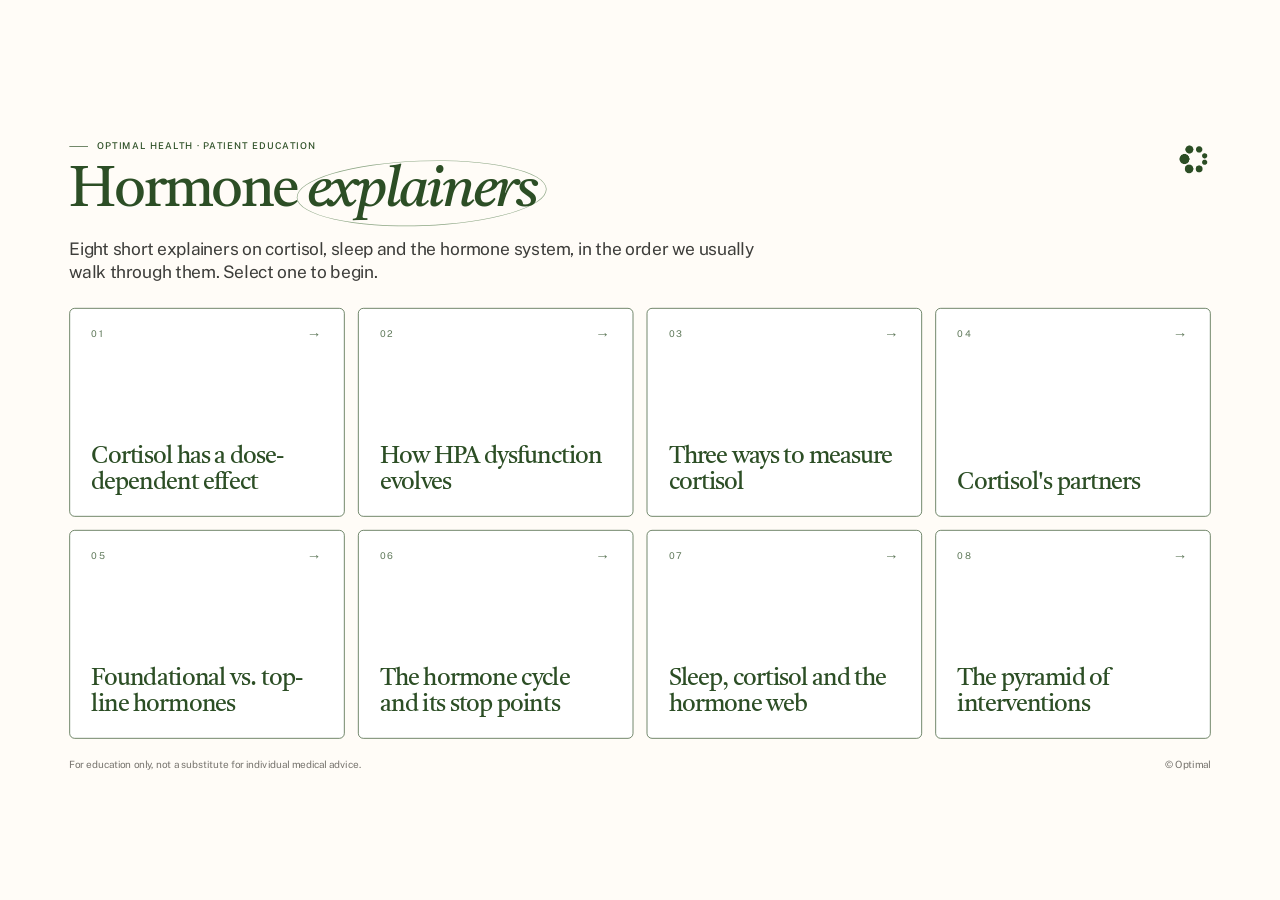
==== index.html @ df78be0c "Animated hormone explainers microsite Standalone static site with eight animated patient-education i" ====
<!DOCTYPE html>
<html lang="en">
<head>
<meta charset="utf-8">
<meta name="viewport" content="width=device-width, initial-scale=1">
<title>Hormone Explainers · Optimal</title>
<meta name="description" content="Eight short animated explainers on cortisol, sleep and the hormone system — patient education from Optimal.">
<link rel="icon" href="assets/symbol-green.png">
<link rel="preconnect" href="https://fonts.googleapis.com">
<link rel="preconnect" href="https://fonts.gstatic.com" crossorigin>
<link href="https://fonts.googleapis.com/css2?family=Castoro:ital@0;1&family=Public+Sans:wght@400;500;700&display=swap" rel="stylesheet">
<link rel="stylesheet" href="assets/site.css">
</head>
<body data-next="01-dose-response.html">
<div class="stage-wrap"><div class="stage">
<div style="width:1920px;height:1080px;box-sizing:border-box;padding:76px 104px 60px;display:flex;flex-direction:column;font-family:'Public Sans',sans-serif;letter-spacing:-0.02em;background:#FFFCF7;position:relative;overflow:hidden;">
  <div style="display:flex;justify-content:space-between;align-items:flex-start;">
    <div>
      <div class="a-rise" style="--d:.05s;font-size:14px;font-weight:500;letter-spacing:0.12em;color:#2C4E25;margin-bottom:20px;display:flex;align-items:center;gap:14px;"><span style="width:28px;height:1px;background:#2C4E25;display:inline-block;"></span>OPTIMAL HEALTH · PATIENT EDUCATION</div>
      <h1 class="a-rise" style="--d:.15s;font-family:Castoro,serif;font-weight:400;font-size:84px;line-height:0.98;letter-spacing:-0.045em;margin:0;color:#2C4E25;">Hormone <span style="position:relative;display:inline-block;font-style:italic;">explainers<span class="circ" style="--d:1s;position:absolute;left:-16px;right:-16px;top:-6px;bottom:-10px;border:1.5px solid rgba(26,80,18,0.5);border-radius:50%;transform:rotate(-2deg);"></span></span></h1>
    </div>
    <img class="a-fade" style="--d:.5s;height:52px;width:auto;margin-top:2px;" src="assets/symbol-green.png" alt="Optimal">
  </div>
  <p class="a-rise" style="--d:.3s;font-size:26px;line-height:1.35;max-width:1080px;margin:26px 0 0;color:#3d3d3a;">Eight short explainers on cortisol, sleep and the hormone system, in the order we usually walk through them. Select one to begin.</p>
  <div style="flex:1;display:grid;grid-template-columns:repeat(4,1fr);grid-template-rows:1fr 1fr;gap:20px;margin-top:36px;">
    <a class="card a-rise" href="01-dose-response.html" style="--d:.45s;border:1px solid #2C4E25;border-radius:8px;padding:30px 32px;display:flex;flex-direction:column;justify-content:space-between;background:#FFFFFF;"><div style="font-size:14px;letter-spacing:0.14em;opacity:0.75;display:flex;justify-content:space-between;"><span>01</span><span class="card-arrow" style="font-size:22px;line-height:0.7;">→</span></div><div style="font-family:Castoro,serif;font-size:36px;line-height:1.05;letter-spacing:-0.04em;">Cortisol has a dose-dependent effect</div></a>
    <a class="card a-rise" href="02-hpa-dysfunction.html" style="--d:.52s;border:1px solid #2C4E25;border-radius:8px;padding:30px 32px;display:flex;flex-direction:column;justify-content:space-between;background:#FFFFFF;"><div style="font-size:14px;letter-spacing:0.14em;opacity:0.75;display:flex;justify-content:space-between;"><span>02</span><span class="card-arrow" style="font-size:22px;line-height:0.7;">→</span></div><div style="font-family:Castoro,serif;font-size:36px;line-height:1.05;letter-spacing:-0.04em;">How HPA dysfunction evolves</div></a>
    <a class="card a-rise" href="03-measuring-cortisol.html" style="--d:.59s;border:1px solid #2C4E25;border-radius:8px;padding:30px 32px;display:flex;flex-direction:column;justify-content:space-between;background:#FFFFFF;"><div style="font-size:14px;letter-spacing:0.14em;opacity:0.75;display:flex;justify-content:space-between;"><span>03</span><span class="card-arrow" style="font-size:22px;line-height:0.7;">→</span></div><div style="font-family:Castoro,serif;font-size:36px;line-height:1.05;letter-spacing:-0.04em;">Three ways to measure cortisol</div></a>
    <a class="card a-rise" href="04-cortisol-partners.html" style="--d:.66s;border:1px solid #2C4E25;border-radius:8px;padding:30px 32px;display:flex;flex-direction:column;justify-content:space-between;background:#FFFFFF;"><div style="font-size:14px;letter-spacing:0.14em;opacity:0.75;display:flex;justify-content:space-between;"><span>04</span><span class="card-arrow" style="font-size:22px;line-height:0.7;">→</span></div><div style="font-family:Castoro,serif;font-size:36px;line-height:1.05;letter-spacing:-0.04em;">Cortisol's partners</div></a>
    <a class="card a-rise" href="05-hormone-tree.html" style="--d:.73s;border:1px solid #2C4E25;border-radius:8px;padding:30px 32px;display:flex;flex-direction:column;justify-content:space-between;background:#FFFFFF;"><div style="font-size:14px;letter-spacing:0.14em;opacity:0.75;display:flex;justify-content:space-between;"><span>05</span><span class="card-arrow" style="font-size:22px;line-height:0.7;">→</span></div><div style="font-family:Castoro,serif;font-size:36px;line-height:1.05;letter-spacing:-0.04em;">Foundational vs. top-line hormones</div></a>
    <a class="card a-rise" href="06-cycle-stop-points.html" style="--d:.8s;border:1px solid #2C4E25;border-radius:8px;padding:30px 32px;display:flex;flex-direction:column;justify-content:space-between;background:#FFFFFF;"><div style="font-size:14px;letter-spacing:0.14em;opacity:0.75;display:flex;justify-content:space-between;"><span>06</span><span class="card-arrow" style="font-size:22px;line-height:0.7;">→</span></div><div style="font-family:Castoro,serif;font-size:36px;line-height:1.05;letter-spacing:-0.04em;">The hormone cycle and its stop points</div></a>
    <a class="card a-rise" href="07-sleep-hormone-web.html" style="--d:.87s;border:1px solid #2C4E25;border-radius:8px;padding:30px 32px;display:flex;flex-direction:column;justify-content:space-between;background:#FFFFFF;"><div style="font-size:14px;letter-spacing:0.14em;opacity:0.75;display:flex;justify-content:space-between;"><span>07</span><span class="card-arrow" style="font-size:22px;line-height:0.7;">→</span></div><div style="font-family:Castoro,serif;font-size:36px;line-height:1.05;letter-spacing:-0.04em;">Sleep, cortisol and the hormone web</div></a>
    <a class="card a-rise" href="08-pyramid-of-interventions.html" style="--d:.94s;border:1px solid #2C4E25;border-radius:8px;padding:30px 32px;display:flex;flex-direction:column;justify-content:space-between;background:#FFFFFF;"><div style="font-size:14px;letter-spacing:0.14em;opacity:0.75;display:flex;justify-content:space-between;"><span>08</span><span class="card-arrow" style="font-size:22px;line-height:0.7;">→</span></div><div style="font-family:Castoro,serif;font-size:36px;line-height:1.05;letter-spacing:-0.04em;">The pyramid of interventions</div></a>
  </div>
  <div class="a-fade" style="--d:1.3s;margin-top:30px;font-size:15px;color:#76736D;display:flex;justify-content:space-between;"><span>For education only, not a substitute for individual medical advice.</span><span>© Optimal</span></div>
</div>
</div></div>
<script src="assets/fit.js"></script>
</body>
</html>
---- assets/site.css ----
/* Hormone Explainers — shared styles
   Each page is a 1920x1080 stage scaled to fit the viewport (see fit.js). */

*, *::before, *::after { box-sizing: border-box; }
html, body { margin: 0; height: 100%; }
body {
  background: #FFFCF7;
  color: #040504;
  font-family: 'Public Sans', sans-serif;
  font-feature-settings: 'ss01' on, 'cv05' on;
  overflow: hidden;
}
a { color: #2C4E25; text-decoration: none; }

.stage-wrap { position: fixed; inset: 0; background: #FFFCF7; overflow: hidden; }
.stage {
  position: absolute; left: 50%; top: 50%;
  width: 1920px; height: 1080px;
  transform-origin: center center;
  transform: translate(-50%, -50%) scale(var(--s, 1));
}

/* ---- entrance keyframes ---- */
@keyframes riseIn { from { opacity: 0; transform: translateY(26px); } to { opacity: 1; transform: translateY(0); } }
@keyframes fadeIn { from { opacity: 0; } to { opacity: 1; } }
@keyframes popIn { 0% { opacity: 0; transform: scale(.4); } 70% { transform: scale(1.12); } 100% { opacity: 1; transform: scale(1); } }
@keyframes drawIn { to { stroke-dashoffset: 0; } }
@keyframes growX { from { transform: scaleX(0); } to { transform: scaleX(1); } }
@keyframes growY { from { transform: scaleY(0); } to { transform: scaleY(1); } }
@keyframes circIn { from { opacity: 0; transform: rotate(var(--rot, -2deg)) scale(1.35); } to { opacity: 1; transform: rotate(var(--rot, -2deg)) scale(1); } }

/* ---- entrance utilities (delay via --d) ---- */
.a-rise { opacity: 0; animation: riseIn .9s cubic-bezier(.22,.75,.25,1) both; animation-delay: var(--d, 0s); }
.a-fade { opacity: 0; animation: fadeIn 1s ease both; animation-delay: var(--d, 0s); }
.a-pop  { opacity: 0; transform-box: fill-box; transform-origin: center; animation: popIn .65s cubic-bezier(.34,1.4,.5,1) both; animation-delay: var(--d, 0s); }

/* stroke draw — requires pathLength="1" on the SVG element */
.draw { stroke-dasharray: 1; stroke-dashoffset: 1; animation: drawIn 1.5s cubic-bezier(.55,.08,.35,1) both; animation-delay: var(--d, 0s); }

/* hand-drawn ellipse around a word in the title */
.circ { opacity: 0; animation: circIn .8s cubic-bezier(.22,.75,.25,1) both; animation-delay: var(--d, .9s); }

/* staggered children (start offset via --sd) */
.stag > * { opacity: 0; animation: riseIn .7s cubic-bezier(.22,.75,.25,1) both; }
.stag > *:nth-child(1)  { animation-delay: calc(var(--sd, 0s) + .00s); }
.stag > *:nth-child(2)  { animation-delay: calc(var(--sd, 0s) + .08s); }
.stag > *:nth-child(3)  { animation-delay: calc(var(--sd, 0s) + .16s); }
.stag > *:nth-child(4)  { animation-delay: calc(var(--sd, 0s) + .24s); }
.stag > *:nth-child(5)  { animation-delay: calc(var(--sd, 0s) + .32s); }
.stag > *:nth-child(6)  { animation-delay: calc(var(--sd, 0s) + .40s); }
.stag > *:nth-child(7)  { animation-delay: calc(var(--sd, 0s) + .48s); }
.stag > *:nth-child(8)  { animation-delay: calc(var(--sd, 0s) + .56s); }
.stag > *:nth-child(9)  { animation-delay: calc(var(--sd, 0s) + .64s); }
.stag > *:nth-child(10) { animation-delay: calc(var(--sd, 0s) + .72s); }
.stag > *:nth-child(11) { animation-delay: calc(var(--sd, 0s) + .80s); }
.stag > *:nth-child(12) { animation-delay: calc(var(--sd, 0s) + .88s); }

/* ---- interactive ---- */
.pill { transition: background .25s ease, color .25s ease, transform .25s ease; }
.pill:hover { background: #2C4E25 !important; color: #FFFCF7 !important; }

.card { transition: background .3s ease, color .3s ease, transform .3s ease, box-shadow .3s ease; }
.card:hover {
  background: #2C4E25 !important; color: #FFFCF7 !important;
  transform: translateY(-6px);
  box-shadow: 0 18px 40px rgba(28, 49, 24, .22);
}
.card-arrow { display: inline-block; transition: transform .3s ease; }
.card:hover .card-arrow { transform: translateX(6px); }

@media (prefers-reduced-motion: reduce) {
  *, *::before, *::after {
    animation-duration: .01ms !important;
    animation-delay: 0s !important;
    animation-iteration-count: 1 !important;
    transition-duration: .01ms !important;
  }
}
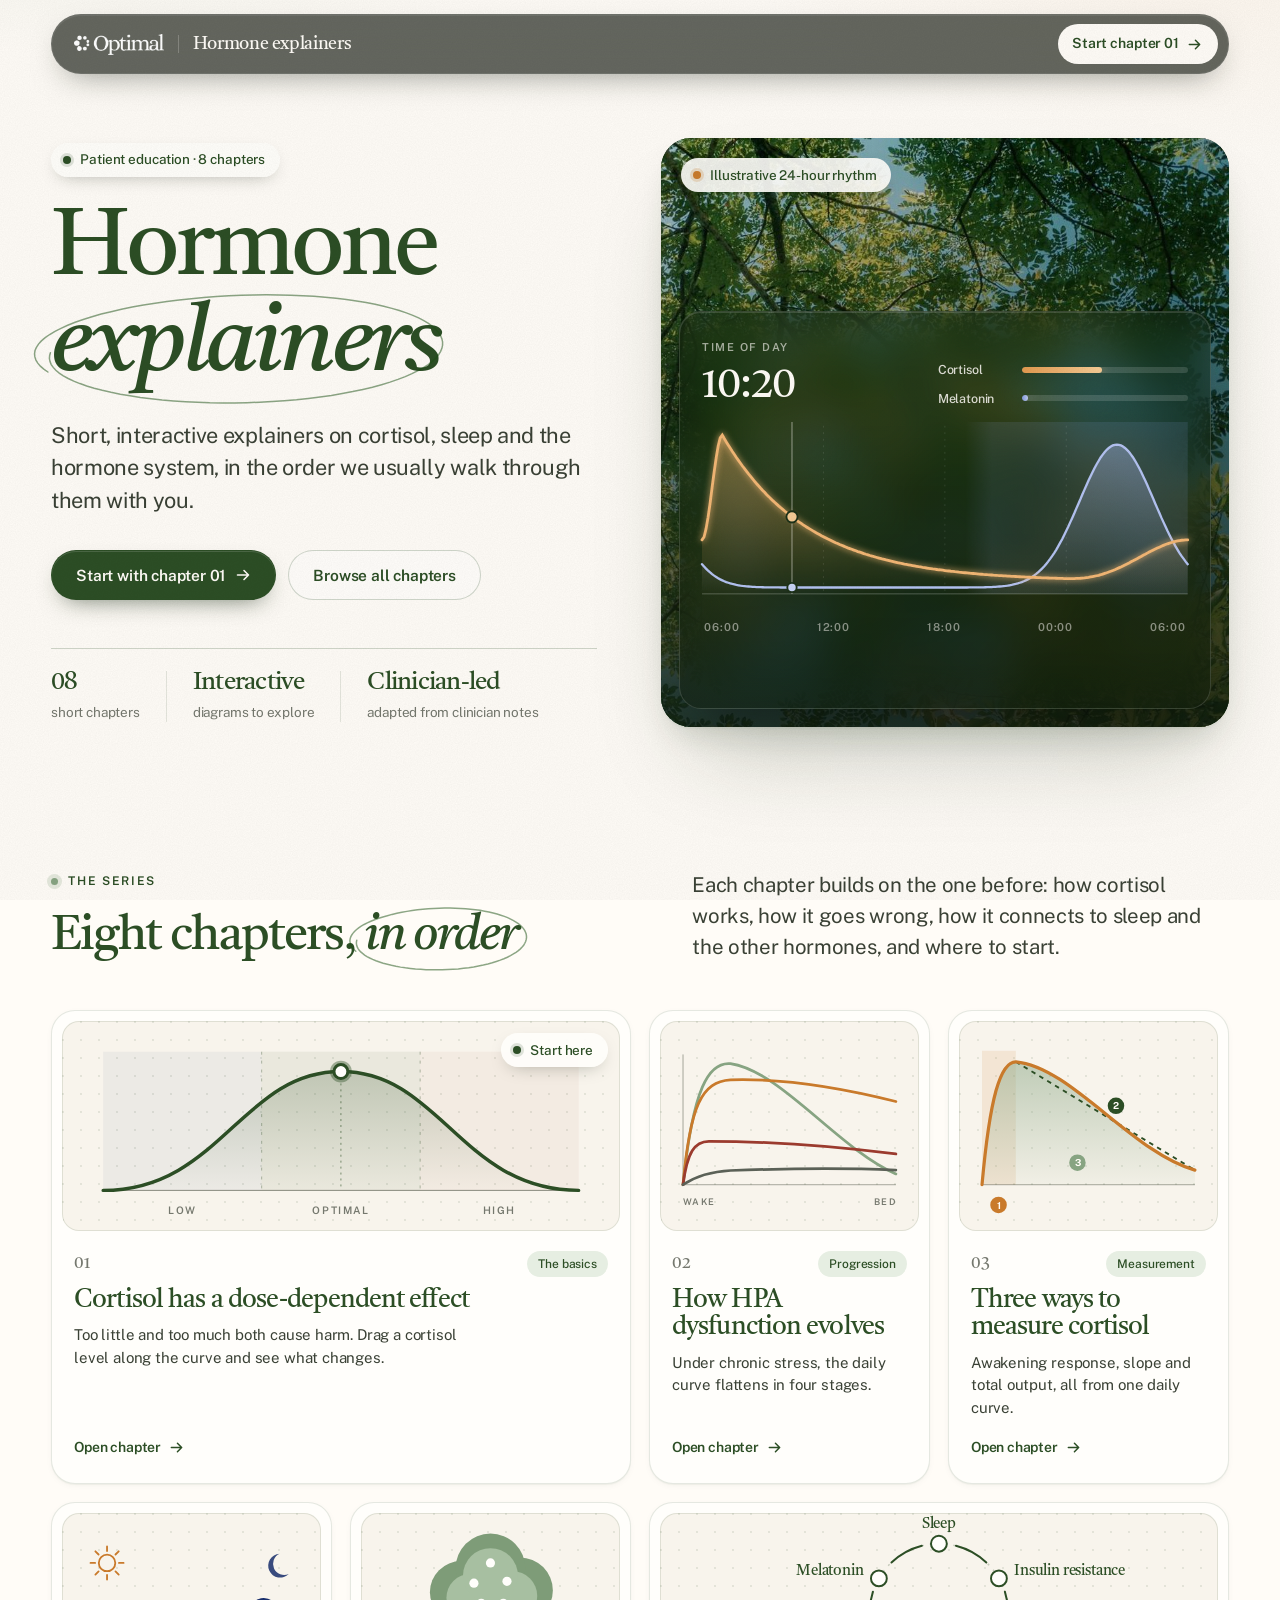
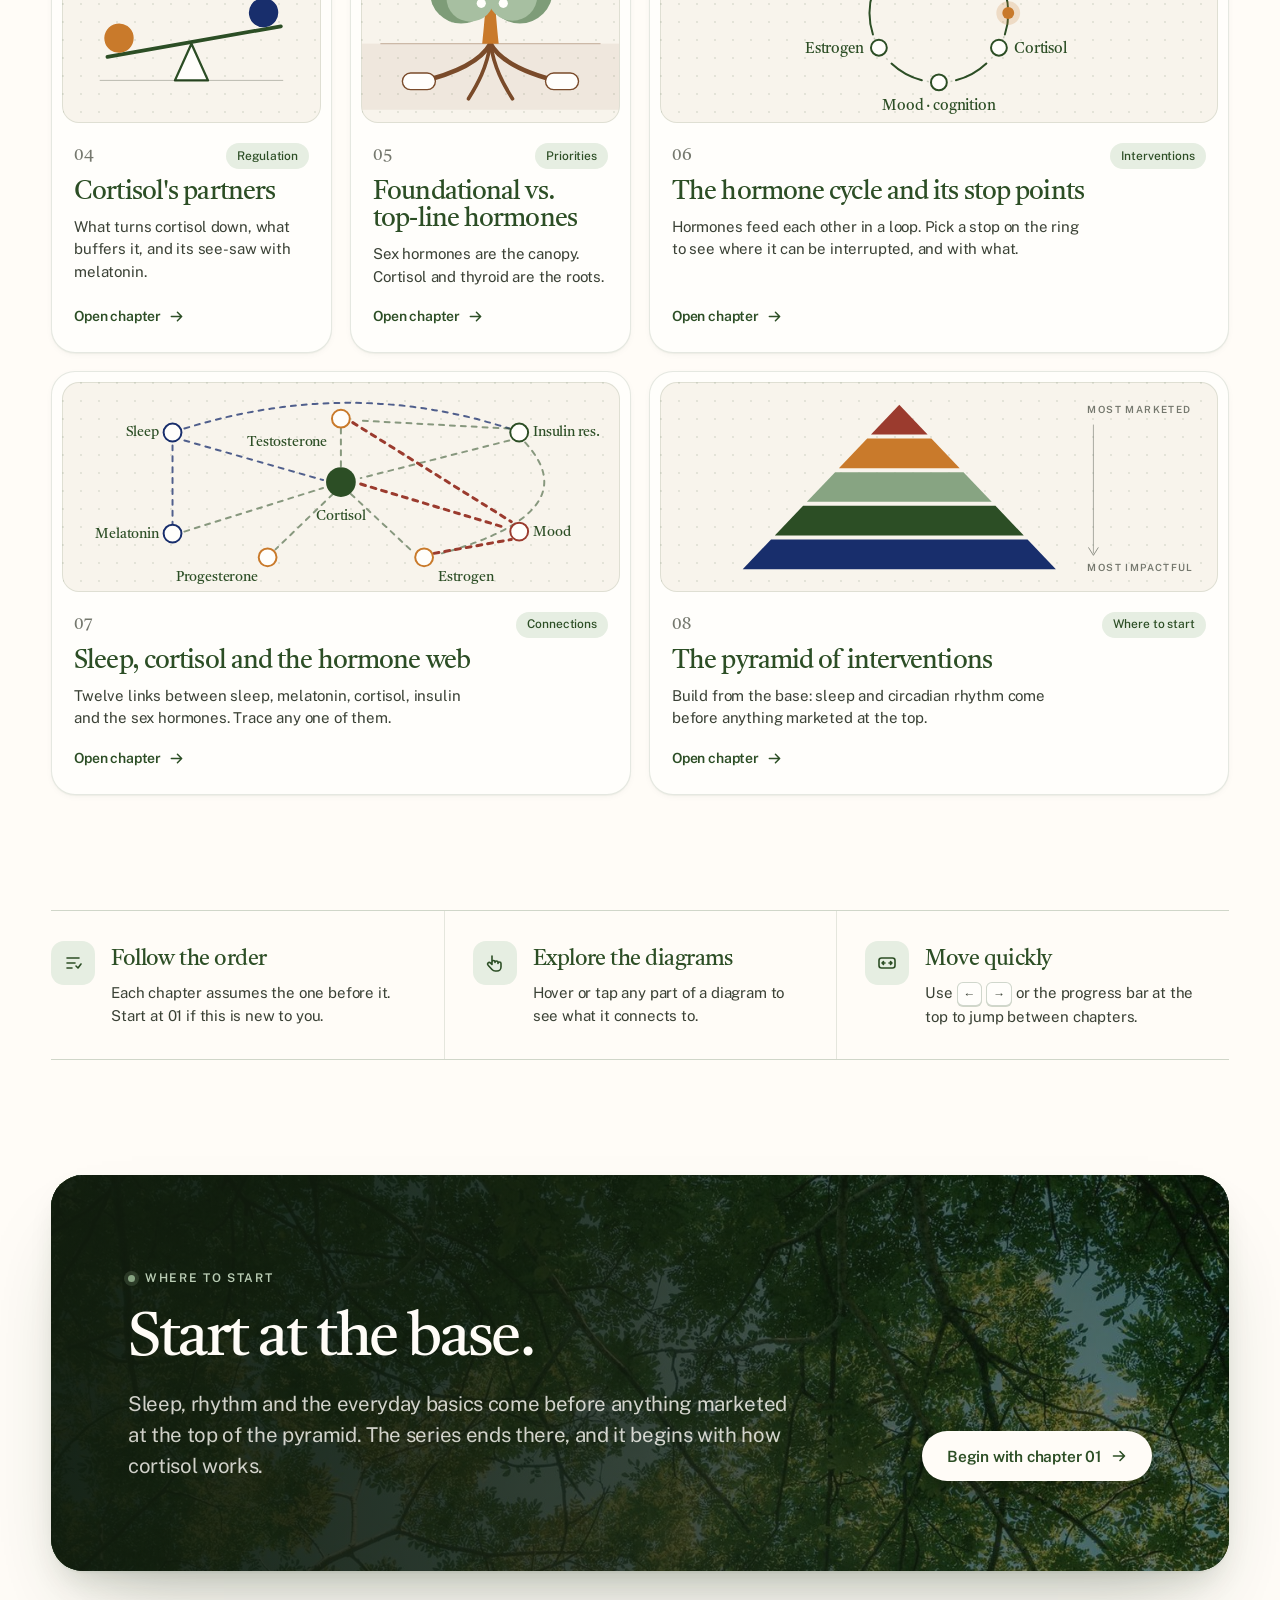
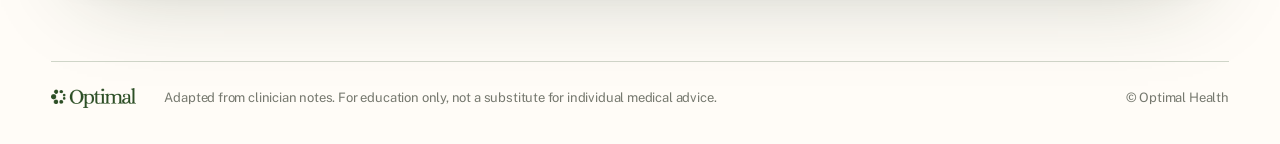
==== commit b058e1f3: "Redesign: responsive, interactive explainers on the Optimal brand system Replaces the fixed 1920x108" ====
--- a/index.html
+++ b/index.html
@@ -4,37 +4,512 @@
 <meta charset="utf-8">
 <meta name="viewport" content="width=device-width, initial-scale=1">
 <title>Hormone Explainers · Optimal</title>
-<meta name="description" content="Eight short animated explainers on cortisol, sleep and the hormone system — patient education from Optimal.">
-<link rel="icon" href="assets/symbol-green.png">
+<meta name="description" content="Eight short, interactive explainers on cortisol, sleep and the hormone system, from Optimal.">
+<meta name="theme-color" content="#FFFCF7">
+<meta property="og:title" content="Hormone Explainers · Optimal">
+<meta property="og:description" content="Eight short, interactive explainers on cortisol, sleep and the hormone system.">
+<meta property="og:image" content="assets/img/canopy-wide.jpg">
+<link rel="icon" href="assets/img/symbol-green.png">
+<script>document.documentElement.classList.add('js')</script>
 <link rel="preconnect" href="https://fonts.googleapis.com">
 <link rel="preconnect" href="https://fonts.gstatic.com" crossorigin>
-<link href="https://fonts.googleapis.com/css2?family=Castoro:ital@0;1&family=Public+Sans:wght@400;500;700&display=swap" rel="stylesheet">
-<link rel="stylesheet" href="assets/site.css">
+<link href="https://fonts.googleapis.com/css2?family=Castoro:ital@0;1&family=Public+Sans:ital,wght@0,300..700;1,400..500&display=swap" rel="stylesheet">
+<link rel="stylesheet" href="assets/css/site.css">
+<style>
+/* ---------- hero ---------- */
+.hero { max-width: var(--maxw); margin: 0 auto; padding: clamp(28px, 5vw, 64px) var(--pad) 0; display: grid; grid-template-columns: minmax(0, 1fr) minmax(0, 1.04fr); gap: clamp(32px, 5vw, 80px); align-items: center; }
+.hero-title { font-size: clamp(3.3rem, 1.4rem + 5.6vw, 6.6rem); margin: 26px 0 24px; }
+.hero .lede { font-size: clamp(1.1rem, .98rem + .5vw, 1.36rem); }
+.hero-ctas { display: flex; gap: 12px; flex-wrap: wrap; margin-top: 34px; }
+.hero-meta { display: flex; margin: 48px 0 0; padding: 22px 0 0; border-top: 1px solid var(--line-2); }
+.hero-meta div { padding: 0 26px; border-left: 1px solid var(--line); }
+.hero-meta div:first-child { padding-left: 0; border-left: 0; }
+.hero-meta dt { font-family: var(--display); font-size: 1.55rem; line-height: 1; letter-spacing: -.03em; color: var(--forest); }
+.hero-meta dd { margin: 7px 0 0; font-size: 13.5px; line-height: 1.4; color: var(--ink-3); }
+
+.hero-visual { position: relative; margin: 0; border-radius: 30px; overflow: hidden; isolation: isolate; min-height: clamp(520px, 46vw, 660px); box-shadow: var(--shadow-3); background: var(--forest-deep); }
+.hero-photo { position: absolute; inset: 0; width: 100%; height: 100%; object-fit: cover; z-index: -2; transform: scale(1.06); animation: drift 38s ease-in-out infinite alternate; }
+@keyframes drift { to { transform: scale(1.14) translate(-2%, 2%); } }
+.hero-visual::after { content: ""; position: absolute; inset: 0; z-index: -1; background: linear-gradient(180deg, rgba(17, 28, 14, 0) 0%, rgba(17, 28, 14, .28) 38%, rgba(17, 28, 14, .82) 100%); }
+.hero-badge { position: absolute; left: 20px; top: 20px; }
+.hero-badge .dot { background: var(--amber); box-shadow: 0 0 0 3px rgba(201, 122, 43, .22); animation: blink 2.4s ease-in-out infinite; }
+@keyframes blink { 50% { opacity: .35; } }
+
+.glass {
+  position: absolute; left: 18px; right: 18px; bottom: 18px;
+  padding: 22px 22px 18px; border-radius: 22px; color: var(--cream);
+  background: linear-gradient(180deg, rgba(24, 38, 20, .42), rgba(17, 28, 14, .55));
+  -webkit-backdrop-filter: blur(20px) saturate(1.4); backdrop-filter: blur(20px) saturate(1.4);
+  border: 1px solid rgba(255, 255, 255, .14);
+  box-shadow: inset 0 1px 0 rgba(255, 255, 255, .14), 0 24px 48px -24px rgba(0, 0, 0, .55);
+}
+.rhythm-top { display: flex; justify-content: space-between; align-items: flex-end; gap: 20px; margin-bottom: 14px; }
+.label.light { color: rgba(255, 252, 247, .62); }
+.rhythm-time { font-family: var(--display); font-size: 2.7rem; line-height: 1; letter-spacing: -.035em; margin-top: 6px; }
+.meters { display: grid; gap: 9px; width: min(250px, 52%); }
+.meter { display: grid; grid-template-columns: 74px 1fr; align-items: center; gap: 10px; font-size: 12.5px; font-weight: 500; color: rgba(255, 252, 247, .86); }
+.meter i { display: block; height: 6px; border-radius: 6px; background: rgba(255, 255, 255, .14); overflow: hidden; }
+.meter b { display: block; height: 100%; width: 40%; border-radius: 6px; }
+.m-cort b { background: linear-gradient(90deg, #E39A4F, #F6CC96); box-shadow: 0 0 12px rgba(240, 178, 106, .6); }
+.m-mel b { background: linear-gradient(90deg, #8198E0, #C1CCF3); box-shadow: 0 0 12px rgba(160, 178, 240, .55); }
+#rsvg { width: 100%; height: auto; overflow: visible; }
+.axis-row.light span { color: rgba(255, 252, 247, .5); letter-spacing: .08em; }
+.rhythm-caption { margin: 12px 0 0; font-size: 14.5px; line-height: 1.45; color: rgba(255, 252, 247, .88); min-height: 2.9em; transition: opacity .4s var(--ease); }
+.legend-inline { display: inline-flex; gap: 14px; }
+.legend-inline span { display: inline-flex; align-items: center; gap: 6px; font-size: 12px; color: rgba(255, 252, 247, .75); }
+.legend-inline i { width: 14px; height: 3px; border-radius: 3px; }
+
+/* ---------- series / bento ---------- */
+.series { max-width: var(--maxw); margin: clamp(80px, 11vw, 150px) auto 0; padding: 0 var(--pad); scroll-margin-top: 90px; }
+.series-head { display: grid; grid-template-columns: minmax(0, 1.1fr) minmax(0, 1fr); gap: clamp(20px, 4vw, 72px); align-items: end; margin-bottom: clamp(28px, 4vw, 48px); }
+.bento { display: grid; grid-template-columns: repeat(4, minmax(0, 1fr)); gap: 18px; }
+.bcard {
+  position: relative; display: flex; flex-direction: column; min-width: 0;
+  padding: 10px 10px 24px; border-radius: var(--r-lg);
+  background: var(--card); border: 1px solid var(--line); box-shadow: var(--shadow-1);
+  transition: transform .45s var(--ease), box-shadow .45s var(--ease), border-color .45s var(--ease);
+}
+.bcard:hover { transform: translateY(-5px); box-shadow: var(--shadow-3); border-color: var(--line-2); }
+.bcard.w2 { grid-column: span 2; }
+.bprev {
+  position: relative; height: 210px; border-radius: 17px; overflow: hidden;
+  background-color: #F8F4EC;
+  background-image: radial-gradient(rgba(44, 78, 37, .10) 1px, transparent 1.3px);
+  background-size: 18px 18px; background-position: 9px 9px;
+  border: 1px solid var(--line);
+  transition: background-color .45s var(--ease);
+}
+.bcard:hover .bprev { background-color: #F3EEE3; }
+.bprev svg { width: 100%; height: 100%; }
+.bmeta { display: flex; align-items: center; justify-content: space-between; gap: 10px; padding: 20px 12px 0; }
+.bnum { font-family: var(--display); font-size: 1.05rem; color: var(--ink-3); letter-spacing: -.01em; }
+.btag { height: 26px; font-size: 12px; padding: 0 10px; }
+.btitle { font-family: var(--display); font-weight: 400; font-size: clamp(1.45rem, 1.2rem + .5vw, 1.8rem); line-height: 1.06; letter-spacing: -.035em; color: var(--forest); margin: 10px 12px 0; text-wrap: balance; }
+.bblurb { margin: 10px 12px 0; font-size: 15px; line-height: 1.5; color: var(--ink-2); max-width: 46ch; }
+.bgo { display: inline-flex; align-items: center; gap: 8px; margin: auto 12px 0; padding-top: 18px; font-size: 14px; font-weight: 600; color: var(--forest); }
+.bgo svg { width: 15px; height: 15px; transition: transform .35s var(--ease); }
+.bcard:hover .bgo svg { transform: translateX(4px); }
+.start-flag { position: absolute; top: 22px; right: 22px; z-index: 2; }
+
+/* preview motion (paused until hover) */
+.pv * { transform-box: fill-box; }
+
+.pv1 .mk-ring { transform-origin: center; animation: hx-pulse 1.6s ease-out infinite; }
+.pv1 .mk { animation: slide 3.6s var(--ease) infinite; }
+@keyframes slide { 0%, 100% { transform: translateX(0); } 30% { transform: translateX(-150px); } 65% { transform: translateX(150px); } }
+.pv2 .c { stroke-dasharray: 1; animation: redraw 3.6s var(--ease) infinite; }
+.pv2 .c2 { animation-delay: .25s; } .pv2 .c3 { animation-delay: .5s; } .pv2 .c4 { animation-delay: .75s; }
+@keyframes redraw { 0% { stroke-dashoffset: 0; } 8% { stroke-dashoffset: 1; } 50%, 100% { stroke-dashoffset: 0; } }
+.pv3 .sweep { animation: sweep 3.2s linear infinite; }
+@keyframes sweep { from { transform: translateX(0); } to { transform: translateX(232px); } }
+.pv4 .beam { transform-origin: 50% 50%; transform: rotate(-10deg); animation: rock 3.4s ease-in-out infinite; }
+@keyframes rock { 0%, 100% { transform: rotate(-10deg); } 50% { transform: rotate(10deg); } }
+.pv5 .crown { transform-origin: 50% 100%; animation: breathe 3s ease-in-out infinite; }
+@keyframes breathe { 50% { transform: scale(1.06); } }
+.pv6 .orbit { transform-box: view-box; transform-origin: 280px 100px; animation: spin 5s linear infinite; }
+@keyframes spin { to { transform: rotate(360deg); } }
+.pv7 .e { stroke-dasharray: 5 6; animation: flow 1.2s linear infinite; }
+@keyframes flow { to { stroke-dashoffset: -22; } }
+.pv8 .band { animation: lift 2.8s var(--ease) infinite; }
+.pv8 .b4 { animation-delay: 0s; } .pv8 .b3 { animation-delay: .12s; } .pv8 .b2 { animation-delay: .24s; } .pv8 .b1 { animation-delay: .36s; } .pv8 .b0 { animation-delay: .48s; }
+@keyframes lift { 0%, 60%, 100% { transform: translateY(0); } 25% { transform: translateY(-6px); } }
+.bcard .pv .anim { animation-play-state: paused; }
+.bcard:hover .pv .anim, .bcard:focus-visible .pv .anim { animation-play-state: running; }
+
+/* ---------- guide strip ---------- */
+.guide { max-width: var(--maxw); margin: clamp(64px, 9vw, 120px) auto 0; padding: 0 var(--pad); }
+.guide-grid { display: grid; grid-template-columns: repeat(3, minmax(0, 1fr)); border-top: 1px solid var(--line-2); border-bottom: 1px solid var(--line-2); }
+.guide-item { display: grid; grid-template-columns: 44px 1fr; gap: 16px; padding: 30px 28px 30px 0; }
+.guide-item + .guide-item { padding-left: 28px; border-left: 1px solid var(--line); }
+.gi { width: 44px; height: 44px; border-radius: 13px; display: grid; place-items: center; background: var(--sage-wash); color: var(--forest); }
+.gi svg { width: 20px; height: 20px; }
+.guide-item h3 { font-family: var(--display); font-weight: 400; font-size: 1.35rem; letter-spacing: -.025em; color: var(--forest); margin: 2px 0 6px; }
+.guide-item p { margin: 0; font-size: 15px; color: var(--ink-2); line-height: 1.5; }
+
+/* ---------- closing band ---------- */
+.band-wrap { max-width: var(--maxw); margin: clamp(64px, 9vw, 120px) auto 0; padding: 0 var(--pad); }
+.band {
+  position: relative; overflow: hidden; isolation: isolate; border-radius: var(--r-xl);
+  padding: clamp(40px, 7vw, 96px) clamp(26px, 6vw, 80px);
+  display: grid; grid-template-columns: minmax(0, 1.2fr) auto; gap: 28px; align-items: end;
+  background: var(--forest-deep); box-shadow: var(--shadow-3);
+}
+.band::before { content: ""; position: absolute; inset: 0; z-index: -2; background: url("assets/img/canopy-wide.jpg") center / cover; }
+.band::after { content: ""; position: absolute; inset: 0; z-index: -1; background: linear-gradient(90deg, rgba(17, 28, 14, .94) 0%, rgba(17, 28, 14, .78) 50%, rgba(17, 28, 14, .35) 100%); }
+.band .eyebrow { color: var(--sage-2); }
+.band .h2 { color: var(--cream); font-size: clamp(2.4rem, 1.4rem + 3vw, 4.4rem); }
+.band p.lede { color: rgba(255, 252, 247, .8); margin-top: 18px; }
+.btn-cream { background: var(--cream); color: var(--forest); box-shadow: 0 14px 30px -14px rgba(0, 0, 0, .6); }
+.btn-cream:hover { background: #fff; transform: translateY(-1px); }
+
+@media (max-width: 1080px) {
+  .hero { grid-template-columns: 1fr; }
+  .hero-visual { min-height: 560px; }
+  .series-head { grid-template-columns: 1fr; }
+  .bento { grid-template-columns: repeat(2, minmax(0, 1fr)); }
+}
+@media (max-width: 760px) {
+  .guide-grid { grid-template-columns: 1fr; }
+  .guide-item, .guide-item + .guide-item { padding: 24px 0; border-left: 0; }
+  .guide-item + .guide-item { border-top: 1px solid var(--line); }
+  .band { grid-template-columns: 1fr; }
+}
+@media (max-width: 640px) {
+  .bento { grid-template-columns: 1fr; }
+  .bcard.w2 { grid-column: auto; }
+  .bprev { height: 190px; }
+  .hero-meta { flex-direction: column; gap: 16px; }
+  .hero-meta div { padding: 0; border: 0; }
+  .hero-visual { min-height: 540px; border-radius: 24px; }
+  .glass { left: 10px; right: 10px; bottom: 10px; padding: 18px 16px 14px; }
+  .rhythm-top { flex-direction: column; align-items: stretch; }
+  .meters { width: 100%; }
+  .rhythm-time { font-size: 2.2rem; }
+}
+</style>
 </head>
-<body data-next="01-dose-response.html">
-<div class="stage-wrap"><div class="stage">
-<div style="width:1920px;height:1080px;box-sizing:border-box;padding:76px 104px 60px;display:flex;flex-direction:column;font-family:'Public Sans',sans-serif;letter-spacing:-0.02em;background:#FFFCF7;position:relative;overflow:hidden;">
-  <div style="display:flex;justify-content:space-between;align-items:flex-start;">
-    <div>
-      <div class="a-rise" style="--d:.05s;font-size:14px;font-weight:500;letter-spacing:0.12em;color:#2C4E25;margin-bottom:20px;display:flex;align-items:center;gap:14px;"><span style="width:28px;height:1px;background:#2C4E25;display:inline-block;"></span>OPTIMAL HEALTH · PATIENT EDUCATION</div>
-      <h1 class="a-rise" style="--d:.15s;font-family:Castoro,serif;font-weight:400;font-size:84px;line-height:0.98;letter-spacing:-0.045em;margin:0;color:#2C4E25;">Hormone <span style="position:relative;display:inline-block;font-style:italic;">explainers<span class="circ" style="--d:1s;position:absolute;left:-16px;right:-16px;top:-6px;bottom:-10px;border:1.5px solid rgba(26,80,18,0.5);border-radius:50%;transform:rotate(-2deg);"></span></span></h1>
+<body data-chapter="0">
+<div id="nav" class="nav-wrap"></div>
+
+<main>
+  <section class="hero">
+    <div class="hero-copy">
+      <span class="pill-badge reveal"><span class="dot"></span>Patient education · 8 chapters</span>
+      <h1 class="display hero-title reveal" style="--i:1">Hormone <em class="mark">explainers</em></h1>
+      <p class="lede reveal" style="--i:2">Short, interactive explainers on cortisol, sleep and the hormone system, in the order we usually walk through them with you.</p>
+      <div class="hero-ctas reveal" style="--i:3">
+        <a class="btn btn-primary" href="01-dose-response.html">Start with chapter 01<svg class="go" viewBox="0 0 16 16" fill="none" stroke="currentColor" stroke-width="1.6" stroke-linecap="round" stroke-linejoin="round"><path d="M2.5 8h11M9 3.5 13.5 8 9 12.5"/></svg></a>
+        <a class="btn btn-ghost" href="#series">Browse all chapters</a>
+      </div>
+      <dl class="hero-meta reveal" style="--i:4">
+        <div><dt>08</dt><dd>short chapters</dd></div>
+        <div><dt>Interactive</dt><dd>diagrams to explore</dd></div>
+        <div><dt>Clinician-led</dt><dd>adapted from clinician notes</dd></div>
+      </dl>
     </div>
-    <img class="a-fade" style="--d:.5s;height:52px;width:auto;margin-top:2px;" src="assets/symbol-green.png" alt="Optimal">
-  </div>
-  <p class="a-rise" style="--d:.3s;font-size:26px;line-height:1.35;max-width:1080px;margin:26px 0 0;color:#3d3d3a;">Eight short explainers on cortisol, sleep and the hormone system, in the order we usually walk through them. Select one to begin.</p>
-  <div style="flex:1;display:grid;grid-template-columns:repeat(4,1fr);grid-template-rows:1fr 1fr;gap:20px;margin-top:36px;">
-    <a class="card a-rise" href="01-dose-response.html" style="--d:.45s;border:1px solid #2C4E25;border-radius:8px;padding:30px 32px;display:flex;flex-direction:column;justify-content:space-between;background:#FFFFFF;"><div style="font-size:14px;letter-spacing:0.14em;opacity:0.75;display:flex;justify-content:space-between;"><span>01</span><span class="card-arrow" style="font-size:22px;line-height:0.7;">→</span></div><div style="font-family:Castoro,serif;font-size:36px;line-height:1.05;letter-spacing:-0.04em;">Cortisol has a dose-dependent effect</div></a>
-    <a class="card a-rise" href="02-hpa-dysfunction.html" style="--d:.52s;border:1px solid #2C4E25;border-radius:8px;padding:30px 32px;display:flex;flex-direction:column;justify-content:space-between;background:#FFFFFF;"><div style="font-size:14px;letter-spacing:0.14em;opacity:0.75;display:flex;justify-content:space-between;"><span>02</span><span class="card-arrow" style="font-size:22px;line-height:0.7;">→</span></div><div style="font-family:Castoro,serif;font-size:36px;line-height:1.05;letter-spacing:-0.04em;">How HPA dysfunction evolves</div></a>
-    <a class="card a-rise" href="03-measuring-cortisol.html" style="--d:.59s;border:1px solid #2C4E25;border-radius:8px;padding:30px 32px;display:flex;flex-direction:column;justify-content:space-between;background:#FFFFFF;"><div style="font-size:14px;letter-spacing:0.14em;opacity:0.75;display:flex;justify-content:space-between;"><span>03</span><span class="card-arrow" style="font-size:22px;line-height:0.7;">→</span></div><div style="font-family:Castoro,serif;font-size:36px;line-height:1.05;letter-spacing:-0.04em;">Three ways to measure cortisol</div></a>
-    <a class="card a-rise" href="04-cortisol-partners.html" style="--d:.66s;border:1px solid #2C4E25;border-radius:8px;padding:30px 32px;display:flex;flex-direction:column;justify-content:space-between;background:#FFFFFF;"><div style="font-size:14px;letter-spacing:0.14em;opacity:0.75;display:flex;justify-content:space-between;"><span>04</span><span class="card-arrow" style="font-size:22px;line-height:0.7;">→</span></div><div style="font-family:Castoro,serif;font-size:36px;line-height:1.05;letter-spacing:-0.04em;">Cortisol's partners</div></a>
-    <a class="card a-rise" href="05-hormone-tree.html" style="--d:.73s;border:1px solid #2C4E25;border-radius:8px;padding:30px 32px;display:flex;flex-direction:column;justify-content:space-between;background:#FFFFFF;"><div style="font-size:14px;letter-spacing:0.14em;opacity:0.75;display:flex;justify-content:space-between;"><span>05</span><span class="card-arrow" style="font-size:22px;line-height:0.7;">→</span></div><div style="font-family:Castoro,serif;font-size:36px;line-height:1.05;letter-spacing:-0.04em;">Foundational vs. top-line hormones</div></a>
-    <a class="card a-rise" href="06-cycle-stop-points.html" style="--d:.8s;border:1px solid #2C4E25;border-radius:8px;padding:30px 32px;display:flex;flex-direction:column;justify-content:space-between;background:#FFFFFF;"><div style="font-size:14px;letter-spacing:0.14em;opacity:0.75;display:flex;justify-content:space-between;"><span>06</span><span class="card-arrow" style="font-size:22px;line-height:0.7;">→</span></div><div style="font-family:Castoro,serif;font-size:36px;line-height:1.05;letter-spacing:-0.04em;">The hormone cycle and its stop points</div></a>
-    <a class="card a-rise" href="07-sleep-hormone-web.html" style="--d:.87s;border:1px solid #2C4E25;border-radius:8px;padding:30px 32px;display:flex;flex-direction:column;justify-content:space-between;background:#FFFFFF;"><div style="font-size:14px;letter-spacing:0.14em;opacity:0.75;display:flex;justify-content:space-between;"><span>07</span><span class="card-arrow" style="font-size:22px;line-height:0.7;">→</span></div><div style="font-family:Castoro,serif;font-size:36px;line-height:1.05;letter-spacing:-0.04em;">Sleep, cortisol and the hormone web</div></a>
-    <a class="card a-rise" href="08-pyramid-of-interventions.html" style="--d:.94s;border:1px solid #2C4E25;border-radius:8px;padding:30px 32px;display:flex;flex-direction:column;justify-content:space-between;background:#FFFFFF;"><div style="font-size:14px;letter-spacing:0.14em;opacity:0.75;display:flex;justify-content:space-between;"><span>08</span><span class="card-arrow" style="font-size:22px;line-height:0.7;">→</span></div><div style="font-family:Castoro,serif;font-size:36px;line-height:1.05;letter-spacing:-0.04em;">The pyramid of interventions</div></a>
-  </div>
-  <div class="a-fade" style="--d:1.3s;margin-top:30px;font-size:15px;color:#76736D;display:flex;justify-content:space-between;"><span>For education only, not a substitute for individual medical advice.</span><span>© Optimal</span></div>
-</div>
-</div></div>
-<script src="assets/fit.js"></script>
+
+    <figure class="hero-visual reveal" style="--i:2" id="heroVisual">
+      <img class="hero-photo" src="assets/img/canopy-portrait.jpg" alt="">
+      <span class="pill-badge hero-badge"><span class="dot"></span>Illustrative 24-hour rhythm</span>
+      <div class="glass" id="rhythm">
+        <div class="rhythm-top">
+          <div>
+            <span class="label light">Time of day</span>
+            <div class="rhythm-time num" id="rTime">07:30</div>
+          </div>
+          <div class="meters" aria-hidden="true">
+            <div class="meter m-cort"><span>Cortisol</span><i><b id="rC"></b></i></div>
+            <div class="meter m-mel"><span>Melatonin</span><i><b id="rM"></b></i></div>
+          </div>
+        </div>
+        <svg id="rsvg" viewBox="0 0 520 200" role="img" aria-label="Illustrative 24-hour curves: cortisol peaks after waking and falls through the day; melatonin rises in the evening and peaks overnight.">
+          <defs>
+            <linearGradient id="gC" x1="0" y1="0" x2="0" y2="1"><stop offset="0" stop-color="#F0B26A" stop-opacity=".45"/><stop offset="1" stop-color="#F0B26A" stop-opacity="0"/></linearGradient>
+            <linearGradient id="gM" x1="0" y1="0" x2="0" y2="1"><stop offset="0" stop-color="#A9B9EE" stop-opacity=".4"/><stop offset="1" stop-color="#A9B9EE" stop-opacity="0"/></linearGradient>
+            <linearGradient id="gN" x1="0" y1="0" x2="1" y2="0"><stop offset="0" stop-color="#8FA4E6" stop-opacity="0"/><stop offset=".12" stop-color="#8FA4E6" stop-opacity=".13"/><stop offset="1" stop-color="#8FA4E6" stop-opacity=".13"/></linearGradient>
+            <filter id="glow" x="-50%" y="-50%" width="200%" height="200%"><feGaussianBlur stdDeviation="3.5" result="b"/><feMerge><feMergeNode in="b"/><feMergeNode in="SourceGraphic"/></feMerge></filter>
+          </defs>
+          <rect x="282" y="0" width="238" height="184" fill="url(#gN)"/>
+          <g stroke="rgba(255,255,255,.12)" stroke-dasharray="2 5">
+            <line x1="130" y1="4" x2="130" y2="184"/><line x1="260" y1="4" x2="260" y2="184"/><line x1="390" y1="4" x2="390" y2="184"/>
+          </g>
+          <line x1="0" y1="184" x2="520" y2="184" stroke="rgba(255,255,255,.28)"/>
+          <path id="rMf" fill="url(#gM)"/><path id="rCf" fill="url(#gC)"/>
+          <path id="rMl" fill="none" stroke="#B4C3F2" stroke-width="2.5" stroke-linecap="round"/>
+          <path id="rCl" fill="none" stroke="#F3B774" stroke-width="3" stroke-linecap="round" filter="url(#glow)"/>
+          <g id="rCur">
+            <line id="rLine" x1="0" y1="0" x2="0" y2="184" stroke="rgba(255,252,247,.55)" stroke-width="1"/>
+            <circle id="rDotM" r="5" fill="#C8D3F6" stroke="#1C3118" stroke-width="2"/>
+            <circle id="rDotC" r="6" fill="#F6CC96" stroke="#1C3118" stroke-width="2"/>
+          </g>
+        </svg>
+        <div class="axis-row light" aria-hidden="true"><span>06:00</span><span>12:00</span><span>18:00</span><span>00:00</span><span>06:00</span></div>
+        <p class="rhythm-caption" id="rCap">Morning: cortisol rises sharply after waking while melatonin stays switched off.</p>
+      </div>
+    </figure>
+  </section>
+
+  <section class="series" id="series">
+    <div class="series-head">
+      <div>
+        <p class="eyebrow reveal"><span class="dot"></span>The series</p>
+        <h2 class="h2 reveal" style="--i:1">Eight chapters, <em class="mark">in order</em></h2>
+      </div>
+      <p class="lede reveal" style="--i:2">Each chapter builds on the one before: how cortisol works, how it goes wrong, how it connects to sleep and the other hormones, and where to start.</p>
+    </div>
+
+    <div class="bento">
+      <!-- 01 -->
+      <a class="bcard w2 reveal" href="01-dose-response.html">
+        <span class="pill-badge start-flag"><span class="dot"></span>Start here</span>
+        <div class="bprev pv pv1" aria-hidden="true">
+          <svg viewBox="0 0 560 210" preserveAspectRatio="xMidYMid meet">
+            <defs><linearGradient id="p1g" x1="0" y1="0" x2="0" y2="1"><stop offset="0" stop-color="#2C4E25" stop-opacity=".22"/><stop offset="1" stop-color="#2C4E25" stop-opacity="0"/></linearGradient></defs>
+            <rect x="40" y="30" width="160" height="140" fill="#182E6C" opacity=".05"/>
+            <rect x="200" y="30" width="160" height="140" fill="#2C4E25" opacity=".07"/>
+            <rect x="360" y="30" width="160" height="140" fill="#9B3B2E" opacity=".05"/>
+            <path d="M 40 170 C 157.8 170, 180.2 50, 280 50 C 379.8 50, 402.2 170, 520 170 Z" fill="url(#p1g)"/>
+            <g stroke="#2C4E25" stroke-opacity=".35" stroke-dasharray="3 6"><line x1="200" y1="30" x2="200" y2="170"/><line x1="360" y1="30" x2="360" y2="170"/></g>
+            <line x1="40" y1="170" x2="520" y2="170" stroke="#17200F" stroke-opacity=".5"/>
+            <path d="M 40 170 C 157.8 170, 180.2 50, 280 50 C 379.8 50, 402.2 170, 520 170" fill="none" stroke="#2C4E25" stroke-width="3.5" stroke-linecap="round"/>
+            <g class="mk anim"><line x1="280" y1="50" x2="280" y2="170" stroke="#2C4E25" stroke-dasharray="2 4" stroke-opacity=".6"/><circle class="mk-ring anim" cx="280" cy="50" r="11" fill="#2C4E25" opacity=".4"/><circle cx="280" cy="50" r="7" fill="#FFFEFB" stroke="#2C4E25" stroke-width="3"/></g>
+            <g font-family="Public Sans" font-size="10.5" font-weight="600" letter-spacing="1.6" fill="#75786E" text-anchor="middle"><text x="120" y="194">LOW</text><text x="280" y="194">OPTIMAL</text><text x="440" y="194">HIGH</text></g>
+          </svg>
+        </div>
+        <div class="bmeta"><span class="bnum">01</span><span class="chip soft btag">The basics</span></div>
+        <h3 class="btitle">Cortisol has a dose-dependent effect</h3>
+        <p class="bblurb">Too little and too much both cause harm. Drag a cortisol level along the curve and see what changes.</p>
+        <span class="bgo">Open chapter<svg viewBox="0 0 16 16" fill="none" stroke="currentColor" stroke-width="1.6" stroke-linecap="round" stroke-linejoin="round"><path d="M2.5 8h11M9 3.5 13.5 8 9 12.5"/></svg></span>
+      </a>
+      <!-- 02 -->
+      <a class="bcard reveal" style="--i:1" href="02-hpa-dysfunction.html">
+        <div class="bprev pv pv2" aria-hidden="true">
+          <svg viewBox="0 0 280 200" preserveAspectRatio="xMidYMid meet">
+            <line x1="24" y1="22" x2="24" y2="164" stroke="#17200F" stroke-opacity=".4"/><line x1="24" y1="164" x2="256" y2="164" stroke="#17200F" stroke-opacity=".4"/>
+            <g fill="none" stroke-width="3" stroke-linecap="round">
+              <path class="c c1 anim" pathLength="1" d="M 24 164 C 35 57.6, 52.2 30, 75.7 32 C 130.5 39.9, 193.2 124.6, 256 152.2" stroke="#87A482"/>
+              <path class="c c2 anim" pathLength="1" d="M 24 164 C 31.8 77.3, 44.4 51.7, 75.7 49.7 C 138.4 47.7, 201.1 59.5, 256 73.3" stroke="#C97A2B"/>
+              <path class="c c3 anim" pathLength="1" d="M 24 164 C 28.7 128.5, 36.6 116.7, 52.2 116.7 C 122.8 116.7, 193.2 122.6, 256 130.5" stroke="#9B3B2E"/>
+              <path class="c c4 anim" pathLength="1" d="M 24 164 C 36.4 155.8, 53 149.6, 75.8 148.5 C 131.7 146.5, 193.9 145.5, 256 148" stroke="#5B6157"/>
+            </g>
+            <g font-family="Public Sans" font-size="10" font-weight="600" letter-spacing="1.4" fill="#75786E"><text x="24" y="186">WAKE</text><text x="256" y="186" text-anchor="end">BED</text></g>
+          </svg>
+        </div>
+        <div class="bmeta"><span class="bnum">02</span><span class="chip soft btag">Progression</span></div>
+        <h3 class="btitle">How HPA dysfunction evolves</h3>
+        <p class="bblurb">Under chronic stress, the daily curve flattens in four stages.</p>
+        <span class="bgo">Open chapter<svg viewBox="0 0 16 16" fill="none" stroke="currentColor" stroke-width="1.6" stroke-linecap="round" stroke-linejoin="round"><path d="M2.5 8h11M9 3.5 13.5 8 9 12.5"/></svg></span>
+      </a>
+      <!-- 03 -->
+      <a class="bcard reveal" style="--i:2" href="03-measuring-cortisol.html">
+        <div class="bprev pv pv3" aria-hidden="true">
+          <svg viewBox="0 0 280 200" preserveAspectRatio="xMidYMid meet">
+            <defs><linearGradient id="p3g" x1="0" y1="0" x2="0" y2="1"><stop offset="0" stop-color="#87A482" stop-opacity=".5"/><stop offset="1" stop-color="#87A482" stop-opacity=".06"/></linearGradient><clipPath id="p3c"><rect x="24" y="14" width="232" height="150"/></clipPath></defs>
+            <rect x="24" y="18" width="36.8" height="146" fill="#C97A2B" opacity=".12"/>
+            <path d="M 24 164 C 32.5 69.7, 43.8 30, 60.8 30 C 120.2 35, 188.1 129.3, 256 148.1 L 256 164 Z" fill="url(#p3g)"/>
+            <line x1="60.8" y1="30" x2="256" y2="148.1" stroke="#2C4E25" stroke-width="2" stroke-dasharray="5 5"/>
+            <line x1="24" y1="164" x2="256" y2="164" stroke="#17200F" stroke-opacity=".4"/>
+            <path d="M 24 164 C 32.5 69.7, 43.8 30, 60.8 30 C 120.2 35, 188.1 129.3, 256 148.1" fill="none" stroke="#C97A2B" stroke-width="3.5" stroke-linecap="round"/>
+            <g clip-path="url(#p3c)"><rect class="sweep anim" x="10" y="14" width="14" height="150" fill="#FFFEFB" opacity=".55"/></g>
+            <g font-family="Public Sans" font-size="10.5" font-weight="700" fill="#FFFCF7" text-anchor="middle">
+              <circle cx="42" cy="186" r="9" fill="#C97A2B"/><text x="42" y="190">1</text>
+              <circle cx="170" cy="78" r="9" fill="#2C4E25"/><text x="170" y="82">2</text>
+              <circle cx="128" cy="140" r="9" fill="#87A482"/><text x="128" y="144">3</text>
+            </g>
+          </svg>
+        </div>
+        <div class="bmeta"><span class="bnum">03</span><span class="chip soft btag">Measurement</span></div>
+        <h3 class="btitle">Three ways to measure cortisol</h3>
+        <p class="bblurb">Awakening response, slope and total output, all from one daily curve.</p>
+        <span class="bgo">Open chapter<svg viewBox="0 0 16 16" fill="none" stroke="currentColor" stroke-width="1.6" stroke-linecap="round" stroke-linejoin="round"><path d="M2.5 8h11M9 3.5 13.5 8 9 12.5"/></svg></span>
+      </a>
+      <!-- 04 -->
+      <a class="bcard reveal" href="04-cortisol-partners.html">
+        <div class="bprev pv pv4" aria-hidden="true">
+          <svg viewBox="0 0 280 200" preserveAspectRatio="xMidYMid meet">
+            <g fill="none" stroke="#C97A2B" stroke-width="2" stroke-linecap="round"><circle cx="48" cy="40" r="9"/><path d="M48 22v5M48 53v5M30 40h5M61 40h5M35.3 27.3l3.5 3.5M57.2 49.2l3.5 3.5M35.3 52.7l3.5-3.5M57.2 30.8l3.5-3.5"/></g>
+            <path d="M 236 30 a 13 13 0 1 0 10 22 a 10 10 0 1 1 -10 -22 z" fill="#182E6C" opacity=".85"/>
+            <path d="M 122 168 L 140 128 L 158 168 Z" fill="#FFFEFB" stroke="#2C4E25" stroke-width="2.5" stroke-linejoin="round"/>
+            <line x1="40" y1="168" x2="240" y2="168" stroke="#17200F" stroke-opacity=".3"/>
+            <g class="beam anim">
+              <line x1="44" y1="126" x2="236" y2="126" stroke="#2C4E25" stroke-width="4" stroke-linecap="round"/>
+              <circle cx="60" cy="108" r="16" fill="#C97A2B"/>
+              <circle cx="220" cy="108" r="16" fill="#182E6C"/>
+            </g>
+          </svg>
+        </div>
+        <div class="bmeta"><span class="bnum">04</span><span class="chip soft btag">Regulation</span></div>
+        <h3 class="btitle">Cortisol's partners</h3>
+        <p class="bblurb">What turns cortisol down, what buffers it, and its see-saw with melatonin.</p>
+        <span class="bgo">Open chapter<svg viewBox="0 0 16 16" fill="none" stroke="currentColor" stroke-width="1.6" stroke-linecap="round" stroke-linejoin="round"><path d="M2.5 8h11M9 3.5 13.5 8 9 12.5"/></svg></span>
+      </a>
+      <!-- 05 -->
+      <a class="bcard reveal" style="--i:1" href="05-hormone-tree.html">
+        <div class="bprev pv pv5" aria-hidden="true">
+          <svg viewBox="0 0 280 200" preserveAspectRatio="xMidYMid meet">
+            <rect x="0" y="128" width="280" height="72" fill="#7A4B2A" opacity=".08"/>
+            <line x1="20" y1="128" x2="260" y2="128" stroke="#7A4B2A" stroke-opacity=".45"/>
+            <g fill="none" stroke="#7A4B2A" stroke-linecap="round"><path d="M140 128 C 128 150, 96 162, 62 170" stroke-width="5"/><path d="M140 128 C 152 150, 184 162, 218 170" stroke-width="5"/><path d="M140 128 C 136 154, 126 172, 116 188" stroke-width="4"/><path d="M140 128 C 144 154, 154 172, 164 188" stroke-width="4"/></g>
+            <path d="M 131 128 C 133 110, 134 96, 135 84 L 145 84 C 146 96, 147 110, 149 128 Z" fill="#C97A2B"/>
+            <g class="crown anim">
+              <g fill="#7E9C78"><circle cx="108" cy="72" r="34"/><circle cx="172" cy="70" r="36"/><circle cx="140" cy="46" r="38"/></g>
+              <g fill="#A7BFA1"><circle cx="118" cy="78" r="26"/><circle cx="164" cy="76" r="27"/><circle cx="140" cy="54" r="30"/></g>
+              <g fill="#FFFEFB"><circle cx="122" cy="62" r="5"/><circle cx="158" cy="60" r="5"/><circle cx="140" cy="40" r="5"/><circle cx="130" cy="84" r="5"/><circle cx="154" cy="84" r="5"/></g>
+            </g>
+            <g fill="#FFFEFB" stroke="#7A4B2A" stroke-width="1.5"><rect x="44" y="160" width="36" height="18" rx="9"/><rect x="200" y="160" width="36" height="18" rx="9"/></g>
+          </svg>
+        </div>
+        <div class="bmeta"><span class="bnum">05</span><span class="chip soft btag">Priorities</span></div>
+        <h3 class="btitle">Foundational vs. top-line hormones</h3>
+        <p class="bblurb">Sex hormones are the canopy. Cortisol and thyroid are the roots.</p>
+        <span class="bgo">Open chapter<svg viewBox="0 0 16 16" fill="none" stroke="currentColor" stroke-width="1.6" stroke-linecap="round" stroke-linejoin="round"><path d="M2.5 8h11M9 3.5 13.5 8 9 12.5"/></svg></span>
+      </a>
+      <!-- 06 -->
+      <a class="bcard w2 reveal" style="--i:2" href="06-cycle-stop-points.html">
+        <div class="bprev pv pv6" aria-hidden="true">
+          <svg viewBox="0 0 560 210" preserveAspectRatio="xMidYMid meet">
+            <circle cx="280" cy="100" r="70" fill="none" stroke="#2C4E25" stroke-opacity=".25" stroke-width="1.5" stroke-dasharray="2 6"/>
+            <g fill="none" stroke="#2C4E25" stroke-width="2" stroke-linecap="round">
+              <path d="M 297.2 32.1 A 70 70 0 0 1 327.9 49"/><path d="M 346.6 78.4 A 70 70 0 0 1 346.6 121.6"/><path d="M 327.9 151 A 70 70 0 0 1 297.2 167.9"/><path d="M 262.8 167.9 A 70 70 0 0 1 232.1 151"/><path d="M 213.4 121.6 A 70 70 0 0 1 213.4 78.4"/><path d="M 232.1 49 A 70 70 0 0 1 262.8 32.1"/>
+            </g>
+            <g class="orbit anim"><circle cx="350" cy="100" r="6" fill="#C97A2B"/><circle cx="350" cy="100" r="12" fill="#C97A2B" opacity=".2"/></g>
+            <g fill="#FFFEFB" stroke="#2C4E25" stroke-width="2"><circle cx="280" cy="30" r="8"/><circle cx="340.6" cy="65" r="8"/><circle cx="340.6" cy="135" r="8"/><circle cx="280" cy="170" r="8"/><circle cx="219.4" cy="135" r="8"/><circle cx="219.4" cy="65" r="8"/></g>
+            <g font-family="Castoro" font-size="15" fill="#2C4E25">
+              <text x="280" y="14" text-anchor="middle">Sleep</text>
+              <text x="356" y="62">Insulin resistance</text>
+              <text x="356" y="140">Cortisol</text>
+              <text x="280" y="198" text-anchor="middle">Mood · cognition</text>
+              <text x="204" y="140" text-anchor="end">Estrogen</text>
+              <text x="204" y="62" text-anchor="end">Melatonin</text>
+            </g>
+          </svg>
+        </div>
+        <div class="bmeta"><span class="bnum">06</span><span class="chip soft btag">Interventions</span></div>
+        <h3 class="btitle">The hormone cycle and its stop points</h3>
+        <p class="bblurb">Hormones feed each other in a loop. Pick a stop on the ring to see where it can be interrupted, and with what.</p>
+        <span class="bgo">Open chapter<svg viewBox="0 0 16 16" fill="none" stroke="currentColor" stroke-width="1.6" stroke-linecap="round" stroke-linejoin="round"><path d="M2.5 8h11M9 3.5 13.5 8 9 12.5"/></svg></span>
+      </a>
+      <!-- 07 -->
+      <a class="bcard w2 reveal" href="07-sleep-hormone-web.html">
+        <div class="bprev pv pv7" aria-hidden="true">
+          <svg viewBox="0 0 560 210" preserveAspectRatio="xMidYMid meet">
+            <g fill="none" stroke-width="2" stroke-linecap="round">
+              <g stroke="#182E6C" stroke-opacity=".75"><path class="e anim" d="M110 52 L110 150"/><path class="e anim" d="M122 58 L262 98"/><path class="e anim" d="M122 46 Q 290 -6 450 46"/></g>
+              <g stroke="#2C4E25" stroke-opacity=".55"><path class="e anim" d="M122 150 L262 106"/><path class="e anim" d="M450 58 L300 96"/><path class="e anim" d="M450 46 L300 38"/><path class="e anim" d="M466 60 Q 530 130 382 172"/><path class="e anim" d="M280 46 L280 88"/><path class="e anim" d="M272 112 L214 168"/><path class="e anim" d="M290 112 L350 168"/></g>
+              <g stroke="#9B3B2E" stroke-width="3"><path class="e anim" d="M300 102 L446 146"/><path class="e anim" d="M292 40 L452 140"/><path class="e anim" d="M374 172 L452 158"/></g>
+            </g>
+            <g fill="#FFFEFB" stroke-width="2"><circle cx="110" cy="50" r="9" stroke="#182E6C"/><circle cx="280" cy="36" r="9" stroke="#C97A2B"/><circle cx="460" cy="50" r="9" stroke="#2C4E25"/><circle cx="110" cy="152" r="9" stroke="#182E6C"/><circle cx="460" cy="150" r="9" stroke="#9B3B2E"/><circle cx="206" cy="176" r="9" stroke="#C97A2B"/><circle cx="364" cy="176" r="9" stroke="#C97A2B"/></g>
+            <circle cx="280" cy="100" r="15" fill="#2C4E25"/>
+            <g font-family="Castoro" font-size="14" fill="#2C4E25">
+              <text x="96" y="54" text-anchor="end">Sleep</text><text x="96" y="156" text-anchor="end">Melatonin</text>
+              <text x="266" y="64" text-anchor="end">Testosterone</text><text x="474" y="54">Insulin res.</text>
+              <text x="474" y="154">Mood</text><text x="196" y="200" text-anchor="end">Progesterone</text><text x="378" y="200">Estrogen</text>
+              <text x="280" y="138" text-anchor="middle">Cortisol</text>
+            </g>
+          </svg>
+        </div>
+        <div class="bmeta"><span class="bnum">07</span><span class="chip soft btag">Connections</span></div>
+        <h3 class="btitle">Sleep, cortisol and the hormone web</h3>
+        <p class="bblurb">Twelve links between sleep, melatonin, cortisol, insulin and the sex hormones. Trace any one of them.</p>
+        <span class="bgo">Open chapter<svg viewBox="0 0 16 16" fill="none" stroke="currentColor" stroke-width="1.6" stroke-linecap="round" stroke-linejoin="round"><path d="M2.5 8h11M9 3.5 13.5 8 9 12.5"/></svg></span>
+      </a>
+      <!-- 08 -->
+      <a class="bcard w2 reveal" style="--i:1" href="08-pyramid-of-interventions.html">
+        <div class="bprev pv pv8" aria-hidden="true">
+          <svg viewBox="0 0 560 210" preserveAspectRatio="xMidYMid meet">
+            <g transform="translate(-40 6)">
+              <polygon class="band b0 anim" points="280,16 308.6,46 251.4,46" fill="#9B3B2E"/>
+              <polygon class="band b1 anim" points="247.6,50 312.4,50 341,80 219,80" fill="#C97A2B"/>
+              <polygon class="band b2 anim" points="215.2,84 344.8,84 373.3,114 186.7,114" fill="#87A482"/>
+              <polygon class="band b3 anim" points="182.9,118 377.1,118 405.7,148 154.3,148" fill="#2C4E25"/>
+              <polygon class="band b4 anim" points="150.5,152 409.5,152 438.1,182 121.9,182" fill="#182E6C"/>
+            </g>
+            <g font-family="Public Sans" font-size="10" font-weight="600" letter-spacing="1.4" fill="#75786E">
+              <text x="430" y="30">MOST MARKETED</text><text x="430" y="190">MOST IMPACTFUL</text>
+            </g>
+            <line x1="436" y1="42" x2="436" y2="172" stroke="#75786E" stroke-opacity=".6"/><path d="M431 166 L436 174 L441 166" fill="none" stroke="#75786E" stroke-opacity=".8"/>
+          </svg>
+        </div>
+        <div class="bmeta"><span class="bnum">08</span><span class="chip soft btag">Where to start</span></div>
+        <h3 class="btitle">The pyramid of interventions</h3>
+        <p class="bblurb">Build from the base: sleep and circadian rhythm come before anything marketed at the top.</p>
+        <span class="bgo">Open chapter<svg viewBox="0 0 16 16" fill="none" stroke="currentColor" stroke-width="1.6" stroke-linecap="round" stroke-linejoin="round"><path d="M2.5 8h11M9 3.5 13.5 8 9 12.5"/></svg></span>
+      </a>
+    </div>
+  </section>
+
+  <section class="guide">
+    <div class="guide-grid">
+      <div class="guide-item reveal">
+        <span class="gi"><svg viewBox="0 0 20 20" fill="none" stroke="currentColor" stroke-width="1.6" stroke-linecap="round" stroke-linejoin="round"><path d="M4 5h12M4 10h8M4 15h5"/><path d="m13 13 2 2 3-4"/></svg></span>
+        <div><h3>Follow the order</h3><p>Each chapter assumes the one before it. Start at 01 if this is new to you.</p></div>
+      </div>
+      <div class="guide-item reveal" style="--i:1">
+        <span class="gi"><svg viewBox="0 0 20 20" fill="none" stroke="currentColor" stroke-width="1.6" stroke-linecap="round" stroke-linejoin="round"><path d="M7 3v8.5l-1.6-1.6a1.6 1.6 0 0 0-2.3 2.3L7 16.5c.8.9 1.9 1.5 3.2 1.5H12a4 4 0 0 0 4-4v-3.5a1.5 1.5 0 0 0-3 0V9.5a1.5 1.5 0 0 0-3 0V9a1.5 1.5 0 0 0-3 0"/></svg></span>
+        <div><h3>Explore the diagrams</h3><p>Hover or tap any part of a diagram to see what it connects to.</p></div>
+      </div>
+      <div class="guide-item reveal" style="--i:2">
+        <span class="gi"><svg viewBox="0 0 20 20" fill="none" stroke="currentColor" stroke-width="1.6" stroke-linecap="round" stroke-linejoin="round"><rect x="2" y="5" width="16" height="10" rx="2.5"/><path d="M8 10H5m0 0 1.5-1.5M5 10l1.5 1.5M12 10h3m0 0-1.5-1.5M15 10l-1.5 1.5"/></svg></span>
+        <div><h3>Move quickly</h3><p>Use <kbd>←</kbd> <kbd>→</kbd> or the progress bar at the top to jump between chapters.</p></div>
+      </div>
+    </div>
+  </section>
+
+  <section class="band-wrap">
+    <div class="band on-dark reveal">
+      <div>
+        <p class="eyebrow"><span class="dot"></span>Where to start</p>
+        <h2 class="h2">Start at the base.</h2>
+        <p class="lede">Sleep, rhythm and the everyday basics come before anything marketed at the top of the pyramid. The series ends there, and it begins with how cortisol works.</p>
+      </div>
+      <a class="btn btn-cream" href="01-dose-response.html">Begin with chapter 01<svg class="go" viewBox="0 0 16 16" fill="none" stroke="currentColor" stroke-width="1.6" stroke-linecap="round" stroke-linejoin="round"><path d="M2.5 8h11M9 3.5 13.5 8 9 12.5"/></svg></a>
+    </div>
+  </section>
+</main>
+
+<div id="foot"></div>
+<script src="assets/js/site.js"></script>
+<script>
+(function () {
+  // Illustrative 24-hour cortisol / melatonin rhythm (06:00 → 06:00).
+  var W = 520, BASE = 184, TOP = 14;
+  var X = function (h) { return (h - 6) / 24 * W; };
+  var Y = function (v) { return BASE - v * (BASE - TOP); };
+  var smooth = function (t) { t = Math.max(0, Math.min(1, t)); return t * t * (3 - 2 * t); };
+  function cortisol(h) {
+    if (h < 7) return 0.34 + 0.66 * smooth(h - 6);
+    if (h < 24) return 0.08 + 0.92 * Math.exp(-(h - 7) / 4.2);
+    return 0.096 + (0.34 - 0.096) * Math.pow(smooth((h - 24) / 6), 1.4);
+  }
+  function melatonin(h) {
+    var g = function (d) { return Math.exp(-Math.pow(d / 2.6, 2)); };
+    return 0.04 + 0.9 * (g(h - 26.5) + g(h - 2.5));
+  }
+  function line(fn) {
+    var d = '';
+    for (var i = 0; i <= 240; i++) { var h = 6 + i / 10; d += (i ? 'L' : 'M') + X(h).toFixed(1) + ' ' + Y(fn(h)).toFixed(1); }
+    return d;
+  }
+  var cD = line(cortisol), mD = line(melatonin);
+  var $ = function (id) { return document.getElementById(id); };
+  $('rCl').setAttribute('d', cD); $('rCf').setAttribute('d', cD + ' L' + W + ' ' + BASE + ' L0 ' + BASE + ' Z');
+  $('rMl').setAttribute('d', mD); $('rMf').setAttribute('d', mD + ' L' + W + ' ' + BASE + ' L0 ' + BASE + ' Z');
+
+  var captions = [
+    [6, 10, 'Morning: cortisol rises sharply after waking while melatonin stays switched off.'],
+    [10, 18, 'Daytime: cortisol declines steadily as the day goes on.'],
+    [18, 22, 'Evening: cortisol approaches its low and melatonin begins to rise.'],
+    [22, 30, 'Night: melatonin is high while cortisol sits at its lowest point.']
+  ];
+  var lastCap = '';
+  function render(h) {
+    var c = cortisol(h), m = melatonin(h), x = X(h);
+    $('rLine').setAttribute('x1', x); $('rLine').setAttribute('x2', x);
+    $('rDotC').setAttribute('cx', x); $('rDotC').setAttribute('cy', Y(c));
+    $('rDotM').setAttribute('cx', x); $('rDotM').setAttribute('cy', Y(m));
+    $('rC').style.width = (c * 100).toFixed(1) + '%';
+    $('rM').style.width = (Math.min(1, m) * 100).toFixed(1) + '%';
+    var hh = Math.floor(h) % 24, mm = Math.floor((h % 1) * 6) * 10;
+    $('rTime').textContent = (hh < 10 ? '0' : '') + hh + ':' + (mm < 10 ? '0' : '') + mm;
+    for (var i = 0; i < captions.length; i++) {
+      if (h >= captions[i][0] && h < captions[i][1] && lastCap !== captions[i][2]) {
+        lastCap = captions[i][2];
+        var cap = $('rCap');
+        cap.style.opacity = 0;
+        setTimeout(function (txt) { return function () { cap.textContent = txt; cap.style.opacity = 1; }; }(lastCap), 220);
+      }
+    }
+  }
+  if (HX.reduce) { render(7.5); return; }
+  var DAY = 16000, visible = true, t0 = performance.now(), offset = 1.2 / 24 * DAY, acc = offset, last = t0;
+  new IntersectionObserver(function (es) { visible = es[0].isIntersecting; }).observe($('heroVisual'));
+  (function loop(now) {
+    if (visible) acc += now - last;
+    last = now;
+    render(6 + ((acc % DAY) / DAY) * 24);
+    requestAnimationFrame(loop);
+  })(t0);
+})();
+</script>
 </body>
 </html>
--- a/assets/css/site.css
+++ b/assets/css/site.css
@@ -0,0 +1,414 @@
+/* ==========================================================================
+   Hormone Explainers — design system
+   Optimal brand: cream + forest, Castoro display / Public Sans UI.
+   ========================================================================== */
+
+:root {
+  --cream: #FFFCF7;
+  --linen: #F5F0E6;
+  --linen-2: #ECE5D7;
+  --card: #FFFEFB;
+  --ink: #17200F;
+  --ink-2: #3A4135;
+  --ink-3: #75786E;
+  --forest: #2C4E25;
+  --forest-2: #1A500F;
+  --forest-deep: #1C3118;
+  --forest-night: #111C0E;
+  --sage: #87A482;
+  --sage-2: #B9CCB4;
+  --sage-wash: #E6EEE2;
+  --amber: #C97A2B;
+  --amber-wash: #F7EADA;
+  --brick: #9B3B2E;
+  --brick-wash: #F6E4E0;
+  --navy: #182E6C;
+  --navy-wash: #E4E8F3;
+  --bark: #7A4B2A;
+  --bark-wash: #F2E8DD;
+  --line: rgba(44, 78, 37, .12);
+  --line-2: rgba(44, 78, 37, .22);
+  --line-3: rgba(44, 78, 37, .45);
+
+  --display: 'Castoro', 'Iowan Old Style', 'Palatino Linotype', Georgia, serif;
+  --sans: 'Public Sans', -apple-system, BlinkMacSystemFont, 'Segoe UI', Arial, sans-serif;
+
+  --r-sm: 10px;
+  --r-md: 16px;
+  --r-lg: 24px;
+  --r-xl: 32px;
+
+  --shadow-1: 0 1px 1px rgba(28, 49, 24, .04), 0 2px 8px -3px rgba(28, 49, 24, .08);
+  --shadow-2: 0 1px 1px rgba(28, 49, 24, .03), 0 8px 20px -10px rgba(28, 49, 24, .12), 0 30px 60px -32px rgba(28, 49, 24, .18);
+  --shadow-3: 0 2px 2px rgba(28, 49, 24, .04), 0 16px 32px -12px rgba(28, 49, 24, .18), 0 48px 90px -36px rgba(28, 49, 24, .28);
+
+  --ease: cubic-bezier(.2, .7, .2, 1);
+  --ease-out: cubic-bezier(.16, 1, .3, 1);
+  --spring: cubic-bezier(.34, 1.45, .5, 1);
+
+  --pad: clamp(18px, 4vw, 56px);
+  --maxw: 1320px;
+}
+
+/* ---------- base ---------- */
+*, *::before, *::after { box-sizing: border-box; }
+html { -webkit-text-size-adjust: 100%; }
+body {
+  margin: 0;
+  min-height: 100vh;
+  background:
+    radial-gradient(1100px 520px at 8% -8%, rgba(135, 164, 130, .20), transparent 62%),
+    radial-gradient(900px 480px at 96% -4%, rgba(201, 122, 43, .07), transparent 60%),
+    var(--cream);
+  color: var(--ink);
+  font-family: var(--sans);
+  font-size: 16px;
+  line-height: 1.55;
+  letter-spacing: -.011em;
+  -webkit-font-smoothing: antialiased;
+  -moz-osx-font-smoothing: grayscale;
+  text-rendering: optimizeLegibility;
+  font-feature-settings: "kern", "liga", "calt";
+  overflow-x: hidden;
+}
+body::after {
+  content: "";
+  position: fixed; inset: 0;
+  pointer-events: none;
+  z-index: 200;
+  opacity: .05;
+  mix-blend-mode: multiply;
+  background-image: url("data:image/svg+xml,%3Csvg xmlns='http://www.w3.org/2000/svg' width='180' height='180'%3E%3Cfilter id='n'%3E%3CfeTurbulence type='fractalNoise' baseFrequency='.85' numOctaves='3' stitchTiles='stitch'/%3E%3CfeColorMatrix values='0 0 0 0 0 0 0 0 0 0 0 0 0 0 0 0 0 0 .9 0'/%3E%3C/filter%3E%3Crect width='100%25' height='100%25' filter='url(%23n)'/%3E%3C/svg%3E");
+}
+img, svg { display: block; max-width: 100%; }
+a { color: inherit; text-decoration: none; }
+button { font: inherit; color: inherit; }
+::selection { background: rgba(135, 164, 130, .35); }
+:focus-visible { outline: 2px solid var(--forest); outline-offset: 3px; border-radius: 8px; }
+.num { font-variant-numeric: tabular-nums; }
+.sr { position: absolute; width: 1px; height: 1px; overflow: hidden; clip: rect(0 0 0 0); white-space: nowrap; }
+
+/* ---------- type ---------- */
+.display {
+  font-family: var(--display);
+  font-weight: 400;
+  font-size: clamp(2.5rem, 1.3rem + 3.7vw, 4.75rem);
+  line-height: 1.02;
+  letter-spacing: -.042em;
+  color: var(--forest);
+  margin: 0;
+  text-wrap: balance;
+}
+.h2 {
+  font-family: var(--display);
+  font-weight: 400;
+  font-size: clamp(2rem, 1.3rem + 2.2vw, 3.4rem);
+  line-height: 1.02;
+  letter-spacing: -.04em;
+  color: var(--forest);
+  margin: 0;
+  text-wrap: balance;
+}
+.h3 {
+  font-family: var(--display);
+  font-weight: 400;
+  font-size: clamp(1.4rem, 1.15rem + .6vw, 1.8rem);
+  line-height: 1.08;
+  letter-spacing: -.032em;
+  color: var(--forest);
+  margin: 0;
+}
+.lede {
+  font-size: clamp(1.06rem, .96rem + .4vw, 1.28rem);
+  line-height: 1.5;
+  letter-spacing: -.016em;
+  color: var(--ink-2);
+  margin: 0;
+  max-width: 56ch;
+  text-wrap: pretty;
+}
+.eyebrow {
+  display: inline-flex; align-items: center; gap: 10px;
+  margin: 0 0 22px;
+  font-size: 12px; font-weight: 600; letter-spacing: .14em; text-transform: uppercase;
+  color: var(--forest);
+}
+.eyebrow .dot { width: 7px; height: 7px; border-radius: 50%; background: var(--sage); box-shadow: 0 0 0 4px rgba(135, 164, 130, .22); }
+.eyebrow .muted { color: var(--ink-3); }
+.label {
+  font-size: 11px; font-weight: 600; letter-spacing: .14em; text-transform: uppercase;
+  color: var(--ink-3);
+}
+
+/* hand-drawn ellipse around a word (svg injected by site.js) */
+.mark { position: relative; display: inline-block; font-style: italic; white-space: nowrap; }
+.mark > svg.scribble { position: absolute; left: -14px; top: -4px; max-width: none; overflow: visible; pointer-events: none; transform: rotate(-2deg); }
+.mark > svg.scribble path { fill: none; stroke: rgba(26, 80, 18, .5); stroke-width: 1.5; stroke-linecap: round; stroke-dasharray: 1; stroke-dashoffset: 1; }
+.mark.drawn > svg.scribble path { transition: stroke-dashoffset 1.3s var(--ease) .15s; stroke-dashoffset: 0; }
+.on-dark .mark > svg.scribble path { stroke: rgba(255, 252, 247, .55); }
+
+/* ---------- motion utilities ---------- */
+html.js .reveal { opacity: 0; transform: translateY(18px); transition: opacity .9s var(--ease), transform .9s var(--ease); transition-delay: calc(var(--i, 0) * 90ms); }
+html.js .reveal.in { opacity: 1; transform: none; }
+
+html.js .draw { stroke-dasharray: 1; stroke-dashoffset: 1; }
+html.js .in .draw { animation: hx-draw var(--dur, 1.4s) var(--ease) var(--d, 0s) forwards; }
+html.js .fx-fade { opacity: 0; }
+html.js .in .fx-fade { animation: hx-fade var(--dur, .8s) var(--ease) var(--d, 0s) forwards; }
+html.js .fx-pop { opacity: 0; transform-box: fill-box; transform-origin: center; }
+html.js .in .fx-pop { animation: hx-pop .6s var(--spring) var(--d, 0s) forwards; }
+html.js .fx-rise { opacity: 0; }
+html.js .in .fx-rise { animation: hx-rise .8s var(--ease) var(--d, 0s) forwards; }
+
+@keyframes hx-draw { to { stroke-dashoffset: 0; } }
+@keyframes hx-fade { from { opacity: 0; } to { opacity: 1; } }
+@keyframes hx-pop { 0% { opacity: 0; transform: scale(.5); } 100% { opacity: 1; transform: scale(1); } }
+@keyframes hx-rise { from { opacity: 0; transform: translateY(16px); } to { opacity: 1; transform: none; } }
+@keyframes hx-pulse { 0%, 100% { transform: scale(1); opacity: .5; } 50% { transform: scale(1.6); opacity: 0; } }
+
+/* ---------- nav (floating glass pill, as on beoptimal.ca) ---------- */
+.nav-wrap { position: sticky; top: 0; z-index: 60; padding: 14px var(--pad) 0; pointer-events: none; min-height: 74px; }
+.nav {
+  pointer-events: auto;
+  max-width: var(--maxw); margin: 0 auto; height: 60px;
+  display: flex; align-items: center; gap: 18px;
+  padding: 0 10px 0 22px;
+  border-radius: 999px;
+  color: var(--cream);
+  background: rgba(47, 51, 43, .74);
+  -webkit-backdrop-filter: blur(20px) saturate(1.5);
+  backdrop-filter: blur(20px) saturate(1.5);
+  border: 1px solid rgba(255, 255, 255, .08);
+  box-shadow: inset 0 1px 0 rgba(255, 255, 255, .08), 0 12px 32px -14px rgba(17, 28, 14, .5);
+}
+.nav-brand { display: flex; align-items: center; gap: 14px; flex: none; }
+.nav-brand img { height: 21px; width: auto; }
+.nav-title { font-family: var(--display); font-size: 18px; letter-spacing: -.02em; padding-left: 14px; border-left: 1px solid rgba(255, 252, 247, .22); line-height: 1; white-space: nowrap; }
+.nav-steps { flex: 1; display: flex; align-items: center; justify-content: center; gap: 14px; min-width: 0; }
+.nav-count { font-size: 13px; font-weight: 600; letter-spacing: .04em; color: var(--cream); }
+.nav-count i { font-style: normal; color: rgba(255, 252, 247, .45); margin-left: 2px; }
+.steps { display: flex; gap: 5px; }
+.step { position: relative; width: 26px; height: 20px; display: grid; place-items: center; }
+.step::before { content: ""; width: 100%; height: 4px; border-radius: 4px; background: rgba(255, 252, 247, .2); transition: background .25s var(--ease), height .25s var(--ease); }
+.step.is-done::before { background: rgba(185, 204, 180, .6); }
+.step.is-current::before { background: var(--sage-2); box-shadow: 0 0 12px rgba(185, 204, 180, .55); }
+.step:hover::before { background: var(--cream); height: 6px; }
+.step .tip {
+  position: absolute; top: calc(100% + 12px); left: 50%; transform: translate(-50%, -4px);
+  background: var(--forest-night); color: var(--cream);
+  font-size: 12.5px; font-weight: 500; letter-spacing: -.005em; white-space: nowrap;
+  padding: 7px 11px; border-radius: 9px; opacity: 0; pointer-events: none;
+  transition: opacity .2s var(--ease), transform .2s var(--ease);
+  box-shadow: 0 10px 24px -10px rgba(0, 0, 0, .5);
+}
+.step:hover .tip, .step:focus-visible .tip { opacity: 1; transform: translate(-50%, 0); }
+.nav-actions { display: flex; align-items: center; gap: 6px; margin-left: auto; flex: none; }
+.icon-btn {
+  width: 40px; height: 40px; border-radius: 50%; display: grid; place-items: center;
+  background: rgba(255, 252, 247, .08); border: 1px solid rgba(255, 252, 247, .1);
+  transition: background .2s var(--ease), transform .2s var(--ease);
+}
+.icon-btn:hover { background: rgba(255, 252, 247, .18); }
+.icon-btn:active { transform: scale(.94); }
+.icon-btn svg { width: 16px; height: 16px; }
+.nav-cta {
+  height: 40px; padding: 0 16px 0 14px; border-radius: 999px; margin-left: 4px;
+  display: inline-flex; align-items: center; gap: 8px;
+  background: var(--cream); color: var(--forest);
+  font-size: 14px; font-weight: 600; letter-spacing: -.01em; white-space: nowrap;
+  transition: background .2s var(--ease), transform .2s var(--ease);
+}
+.nav-cta:hover { background: #fff; }
+.nav-cta svg { width: 15px; height: 15px; }
+.nav-cta.solid { background: var(--sage-2); color: var(--forest-night); }
+
+/* ---------- layout ---------- */
+.page { max-width: var(--maxw); margin: 0 auto; padding: clamp(36px, 6vw, 84px) var(--pad) 0; }
+.chapter-head {
+  display: grid; grid-template-columns: minmax(0, 1.3fr) minmax(0, 1fr);
+  gap: clamp(20px, 4vw, 72px); align-items: end;
+  margin-bottom: clamp(32px, 4.5vw, 60px);
+}
+.chapter-head .lede { padding-bottom: 6px; }
+.stack { display: grid; gap: clamp(16px, 2vw, 24px); }
+.section { margin-top: clamp(16px, 2vw, 24px); }
+
+/* ---------- buttons, chips ---------- */
+.btn {
+  display: inline-flex; align-items: center; gap: 10px;
+  height: 50px; padding: 0 24px; border-radius: 999px;
+  font-size: 15.5px; font-weight: 600; letter-spacing: -.012em; white-space: nowrap;
+  border: 1px solid transparent; cursor: pointer;
+  transition: background .25s var(--ease), transform .25s var(--ease), box-shadow .25s var(--ease), border-color .25s var(--ease);
+}
+.btn svg { width: 16px; height: 16px; transition: transform .3s var(--ease); }
+.btn:hover svg.go { transform: translateX(3px); }
+.btn-primary { background: var(--forest); color: var(--cream); box-shadow: inset 0 1px 0 rgba(255, 255, 255, .14), 0 10px 24px -12px rgba(28, 49, 24, .7); }
+.btn-primary:hover { background: #244320; transform: translateY(-1px); box-shadow: inset 0 1px 0 rgba(255, 255, 255, .14), 0 14px 28px -12px rgba(28, 49, 24, .75); }
+.btn-ghost { background: rgba(255, 254, 251, .7); color: var(--forest); border-color: var(--line-2); }
+.btn-ghost:hover { background: var(--card); border-color: var(--line-3); }
+
+.chip {
+  display: inline-flex; align-items: center; gap: 8px;
+  height: 32px; padding: 0 13px; border-radius: 999px;
+  font-size: 13.5px; font-weight: 500; letter-spacing: -.01em; white-space: nowrap;
+  border: 1px solid var(--line-2); color: var(--forest); background: var(--card);
+  transition: background .25s var(--ease), color .25s var(--ease), border-color .25s var(--ease), opacity .3s var(--ease), transform .25s var(--ease);
+}
+.chip.solid { background: var(--forest); color: var(--cream); border-color: transparent; }
+.chip.soft { background: var(--sage-wash); border-color: transparent; }
+.chip.quiet { color: var(--ink-3); border-style: dashed; }
+.chip .d { width: 7px; height: 7px; border-radius: 50%; background: currentColor; }
+.pill-badge {
+  display: inline-flex; align-items: center; gap: 9px;
+  height: 34px; padding: 0 15px 0 12px; border-radius: 999px;
+  background: rgba(255, 254, 251, .92); color: var(--forest);
+  font-size: 13.5px; font-weight: 500; letter-spacing: -.01em;
+  box-shadow: 0 6px 18px -8px rgba(17, 28, 14, .35);
+}
+.pill-badge .dot { width: 8px; height: 8px; border-radius: 50%; background: var(--forest); box-shadow: 0 0 0 3px rgba(44, 78, 37, .15); }
+.nb {
+  width: 30px; height: 30px; border-radius: 50%; flex: none;
+  display: inline-grid; place-items: center;
+  font-size: 13.5px; font-weight: 600; color: #fff; background: var(--amber);
+  font-variant-numeric: tabular-nums;
+}
+
+/* segmented control */
+.seg { display: inline-flex; padding: 4px; gap: 2px; border-radius: 999px; background: var(--linen); border: 1px solid var(--line); }
+.seg button {
+  appearance: none; border: 0; background: transparent; cursor: pointer;
+  height: 34px; padding: 0 14px; border-radius: 999px;
+  display: inline-flex; align-items: center; gap: 8px;
+  font-size: 13.5px; font-weight: 500; letter-spacing: -.01em; color: var(--ink-2); white-space: nowrap;
+  transition: background .25s var(--ease), color .25s var(--ease), box-shadow .25s var(--ease);
+}
+.seg button:hover { color: var(--forest); }
+.seg button[aria-pressed="true"] { background: var(--card); color: var(--forest); box-shadow: 0 0 0 1px var(--line), var(--shadow-1); }
+.seg button svg { width: 15px; height: 15px; }
+.seg .sw { width: 9px; height: 9px; border-radius: 50%; }
+
+/* ---------- figure cards ---------- */
+.fig {
+  position: relative;
+  background: var(--card);
+  border: 1px solid var(--line);
+  border-radius: var(--r-lg);
+  box-shadow: var(--shadow-2);
+  min-width: 0;
+}
+.fig-head { display: flex; align-items: center; justify-content: space-between; gap: 14px 20px; flex-wrap: wrap; padding: 20px 24px 0; }
+.fig-body { padding: 16px 24px 24px; }
+.fig-title { display: flex; align-items: center; gap: 12px; }
+.fig-title .h3 { font-size: clamp(1.25rem, 1.1rem + .4vw, 1.5rem); }
+.hint { display: inline-flex; align-items: center; gap: 7px; font-size: 12.5px; font-weight: 500; color: var(--ink-3); white-space: nowrap; }
+.hint svg { width: 15px; height: 15px; }
+.plot {
+  position: relative; border-radius: var(--r-md);
+  background-color: #FCFAF5;
+  background-image: radial-gradient(rgba(44, 78, 37, .11) 1px, transparent 1.3px);
+  background-size: 22px 22px; background-position: 11px 11px;
+  border: 1px solid var(--line);
+}
+.axis-row { display: flex; justify-content: space-between; padding: 10px 2px 0; }
+.axis-row span { font-size: 11px; font-weight: 600; letter-spacing: .13em; text-transform: uppercase; color: var(--ink-3); }
+.svg-text { font-family: var(--sans); }
+.svg-serif { font-family: var(--display); }
+
+/* dark surfaces */
+.on-dark { color: var(--cream); }
+.surface-forest {
+  background: radial-gradient(120% 90% at 0% 0%, #3A6331 0%, transparent 55%), linear-gradient(160deg, #2C4E25, #1C3118 70%);
+  color: var(--cream); border-color: transparent;
+}
+
+/* ---------- linked highlighting ([data-links] scope; site.js toggles classes) ---------- */
+[data-links] .lk { transition: opacity .35s var(--ease); }
+[data-links].has-focus .lk:not(.is-on) { opacity: .14; }
+[data-links].has-focus .lk-soft:not(.is-on) { opacity: .45; }
+.row {
+  position: relative; display: grid; gap: 4px 16px; align-items: start;
+  padding: 16px 18px; border-radius: 14px; cursor: pointer; text-align: left;
+  border: 1px solid transparent;
+  transition: background .3s var(--ease), border-color .3s var(--ease), opacity .35s var(--ease), box-shadow .3s var(--ease);
+}
+.row:hover, .row.is-on { background: var(--linen); }
+.row.is-pinned { background: var(--card); border-color: var(--line-2); box-shadow: var(--shadow-1); }
+.row-title { font-family: var(--display); font-size: 1.28rem; line-height: 1.12; letter-spacing: -.025em; color: var(--forest); }
+.row p { margin: 0; font-size: 15px; line-height: 1.5; color: var(--ink-2); }
+
+/* ---------- chapter end ---------- */
+.end { max-width: var(--maxw); margin: clamp(56px, 8vw, 110px) auto 0; padding: 0 var(--pad); }
+.next-card {
+  position: relative; overflow: hidden; isolation: isolate;
+  display: grid; grid-template-columns: minmax(0, 1fr) auto; align-items: end; gap: 24px;
+  min-height: 260px; padding: clamp(26px, 4vw, 48px);
+  border-radius: var(--r-xl); color: var(--cream);
+  background: var(--forest-deep);
+  box-shadow: var(--shadow-3);
+}
+.next-card::before {
+  content: ""; position: absolute; inset: 0; z-index: -2;
+  background: url("../img/canopy-wide.jpg") center 30% / cover no-repeat;
+  transform: scale(1.02); transition: transform 1.2s var(--ease);
+}
+.next-card::after {
+  content: ""; position: absolute; inset: 0; z-index: -1;
+  background: linear-gradient(100deg, rgba(17, 28, 14, .95) 0%, rgba(22, 38, 18, .86) 45%, rgba(28, 49, 24, .45) 100%);
+}
+.next-card:hover::before { transform: scale(1.07); }
+.next-copy { display: grid; gap: 12px; max-width: 760px; }
+.next-copy .label { color: rgba(255, 252, 247, .65); }
+.next-title { font-family: var(--display); font-size: clamp(2rem, 1.3rem + 2.2vw, 3.4rem); line-height: 1.02; letter-spacing: -.04em; text-wrap: balance; }
+.next-blurb { font-size: 16.5px; line-height: 1.5; color: rgba(255, 252, 247, .78); max-width: 52ch; }
+.next-go {
+  width: 64px; height: 64px; border-radius: 50%; display: grid; place-items: center;
+  background: var(--cream); color: var(--forest);
+  transition: transform .4s var(--ease);
+}
+.next-go svg { width: 22px; height: 22px; }
+.next-card:hover .next-go { transform: translateX(6px); }
+.next-num { position: absolute; right: clamp(20px, 4vw, 48px); top: clamp(10px, 2vw, 24px); font-family: var(--display); font-size: clamp(6rem, 4rem + 6vw, 11rem); line-height: 1; letter-spacing: -.06em; color: rgba(255, 252, 247, .08); z-index: -1; }
+.end-row { display: flex; align-items: center; justify-content: space-between; gap: 16px; flex-wrap: wrap; padding: 22px 6px 0; }
+.end-link { display: inline-flex; align-items: center; gap: 10px; font-size: 14.5px; font-weight: 500; color: var(--forest); }
+.end-link svg { width: 15px; height: 15px; }
+.end-link:hover { text-decoration: underline; text-underline-offset: 4px; }
+.kbd-hint { display: inline-flex; align-items: center; gap: 8px; font-size: 13px; color: var(--ink-3); }
+kbd {
+  display: inline-grid; place-items: center; min-width: 24px; height: 24px; padding: 0 6px;
+  border-radius: 6px; background: var(--card); border: 1px solid var(--line-2); box-shadow: 0 1px 0 var(--line-2);
+  font-family: var(--sans); font-size: 12px; font-weight: 600; color: var(--ink-2);
+}
+
+/* ---------- footer ---------- */
+.foot { max-width: var(--maxw); margin: clamp(48px, 7vw, 96px) auto 0; padding: 0 var(--pad) 36px; }
+.foot-inner { display: flex; align-items: center; gap: 18px 28px; flex-wrap: wrap; padding-top: 26px; border-top: 1px solid var(--line-2); font-size: 13px; color: var(--ink-3); }
+.foot-inner img { height: 20px; width: auto; }
+.foot-inner p { margin: 0; flex: 1; min-width: 260px; }
+
+/* ---------- responsive ---------- */
+@media (max-width: 1080px) {
+  .nav-title { display: none; }
+}
+@media (max-width: 900px) {
+  .chapter-head { grid-template-columns: 1fr; align-items: start; }
+  .nav-steps .steps { display: none; }
+}
+@media (max-width: 640px) {
+  .nav-wrap { padding-top: 10px; min-height: 66px; }
+  .nav { height: 54px; padding: 0 7px 0 16px; gap: 10px; }
+  .nav-brand img { height: 18px; }
+  .nav-count { display: none; }
+  .nav-cta span { display: none; }
+  .nav-cta { width: 40px; padding: 0; justify-content: center; }
+  .icon-btn { width: 36px; height: 36px; }
+  .fig-head { padding: 16px 16px 0; }
+  .fig-body { padding: 14px 16px 18px; }
+  .next-card { grid-template-columns: 1fr; min-height: 0; }
+  .next-go { width: 52px; height: 52px; }
+  .hint { display: none; }
+}
+
+@media (prefers-reduced-motion: reduce) {
+  *, *::before, *::after { animation-duration: .01ms !important; animation-delay: 0s !important; animation-iteration-count: 1 !important; transition-duration: .01ms !important; transition-delay: 0s !important; }
+}
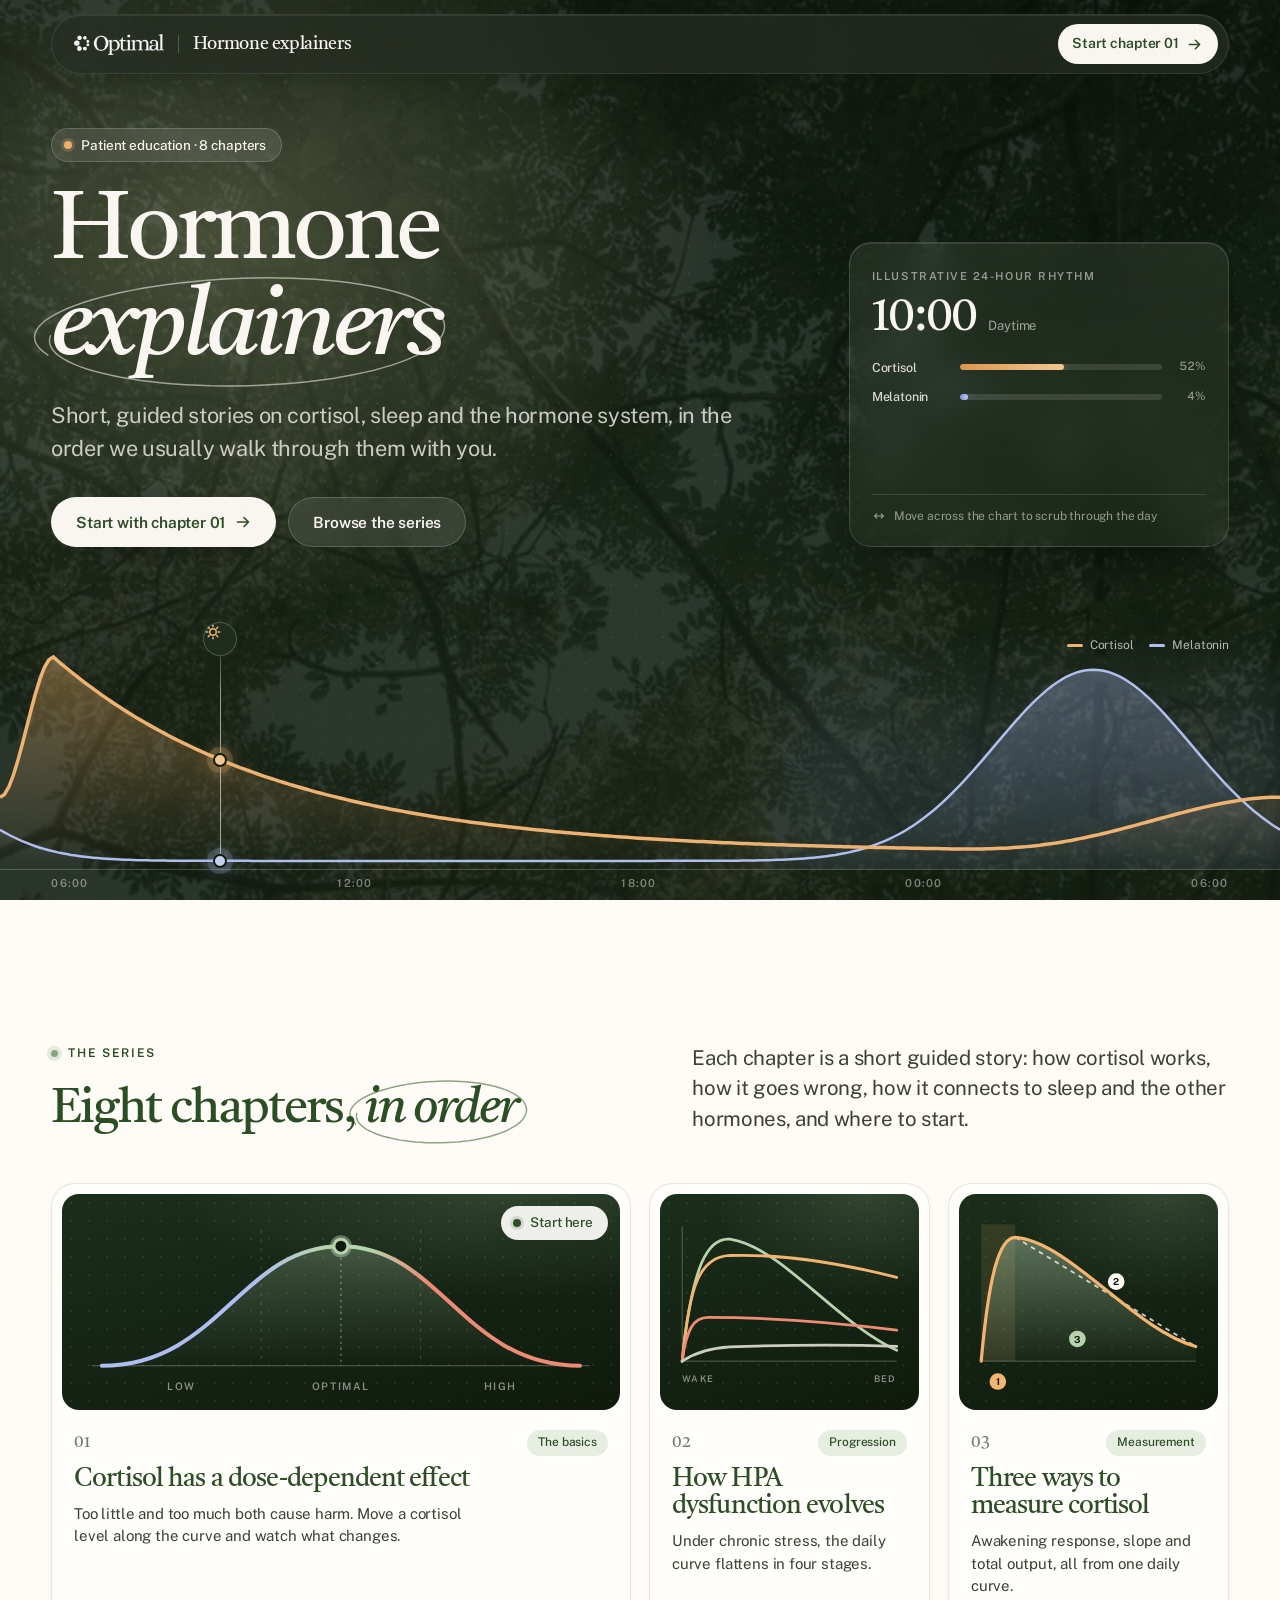
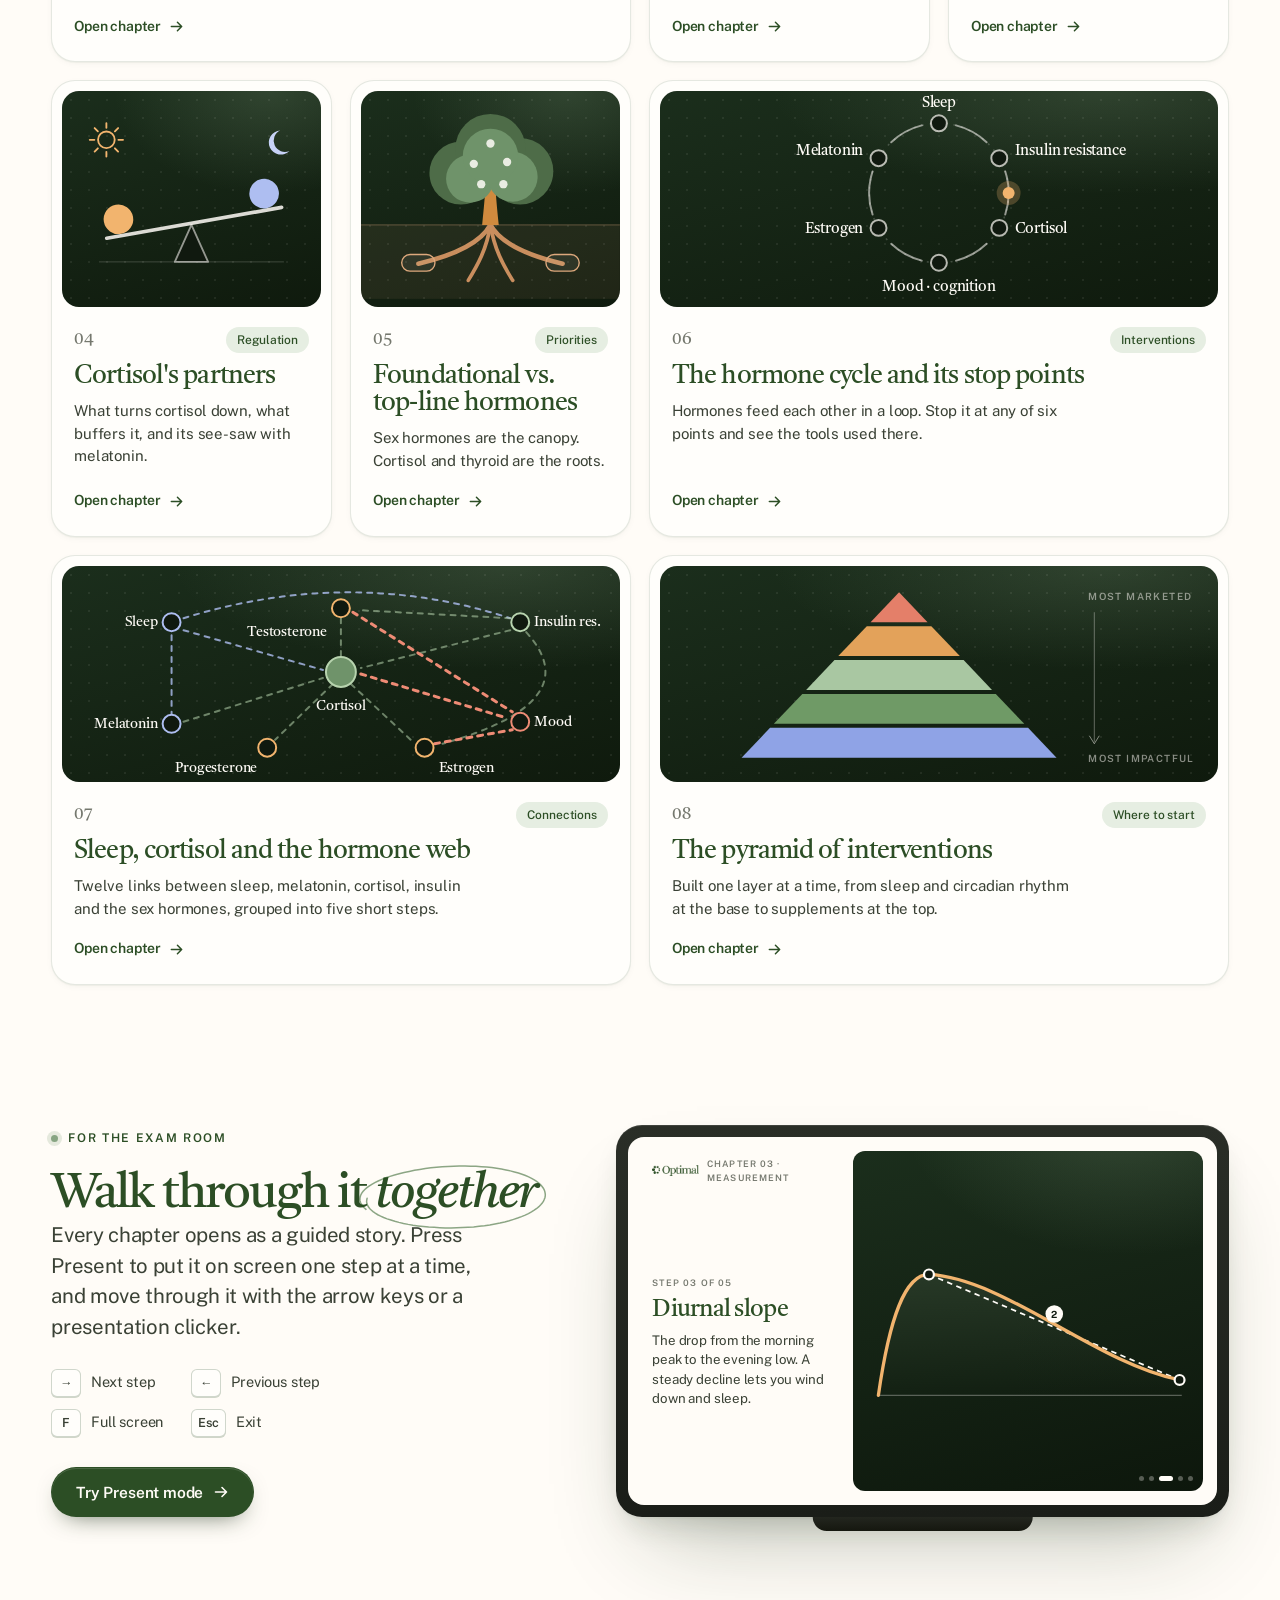
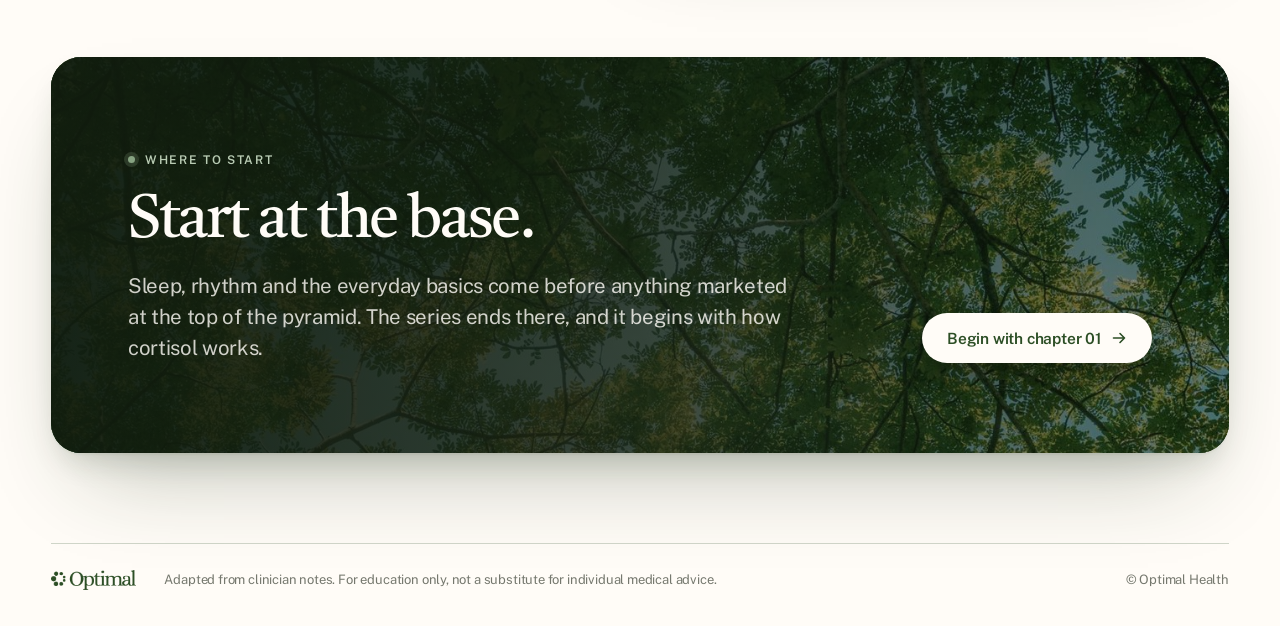
==== commit 671f6bde: "v3: guided stories on a dark stage, Present mode, scrubbable day hero Reworks the site from "interac" ====
--- a/index.html
+++ b/index.html
@@ -4,85 +4,74 @@
 <meta charset="utf-8">
 <meta name="viewport" content="width=device-width, initial-scale=1">
 <title>Hormone Explainers · Optimal</title>
-<meta name="description" content="Eight short, interactive explainers on cortisol, sleep and the hormone system, from Optimal.">
-<meta name="theme-color" content="#FFFCF7">
+<meta name="description" content="Eight short, guided explainers on cortisol, sleep and the hormone system, from Optimal.">
+<meta name="theme-color" content="#111D10">
 <meta property="og:title" content="Hormone Explainers · Optimal">
-<meta property="og:description" content="Eight short, interactive explainers on cortisol, sleep and the hormone system.">
+<meta property="og:description" content="Eight short, guided explainers on cortisol, sleep and the hormone system.">
 <meta property="og:image" content="assets/img/canopy-wide.jpg">
 <link rel="icon" href="assets/img/symbol-green.png">
-<script>document.documentElement.classList.add('js')</script>
+<script>document.documentElement.classList.add('js');if(/[?&]still/.test(location.search))document.documentElement.classList.add('still')</script>
 <link rel="preconnect" href="https://fonts.googleapis.com">
 <link rel="preconnect" href="https://fonts.gstatic.com" crossorigin>
 <link href="https://fonts.googleapis.com/css2?family=Castoro:ital@0;1&family=Public+Sans:ital,wght@0,300..700;1,400..500&display=swap" rel="stylesheet">
 <link rel="stylesheet" href="assets/css/site.css">
 <style>
-/* ---------- hero ---------- */
-.hero { max-width: var(--maxw); margin: 0 auto; padding: clamp(28px, 5vw, 64px) var(--pad) 0; display: grid; grid-template-columns: minmax(0, 1fr) minmax(0, 1.04fr); gap: clamp(32px, 5vw, 80px); align-items: center; }
-.hero-title { font-size: clamp(3.3rem, 1.4rem + 5.6vw, 6.6rem); margin: 26px 0 24px; }
-.hero .lede { font-size: clamp(1.1rem, .98rem + .5vw, 1.36rem); }
-.hero-ctas { display: flex; gap: 12px; flex-wrap: wrap; margin-top: 34px; }
-.hero-meta { display: flex; margin: 48px 0 0; padding: 22px 0 0; border-top: 1px solid var(--line-2); }
-.hero-meta div { padding: 0 26px; border-left: 1px solid var(--line); }
-.hero-meta div:first-child { padding-left: 0; border-left: 0; }
-.hero-meta dt { font-family: var(--display); font-size: 1.55rem; line-height: 1; letter-spacing: -.03em; color: var(--forest); }
-.hero-meta dd { margin: 7px 0 0; font-size: 13.5px; line-height: 1.4; color: var(--ink-3); }
-
-.hero-visual { position: relative; margin: 0; border-radius: 30px; overflow: hidden; isolation: isolate; min-height: clamp(520px, 46vw, 660px); box-shadow: var(--shadow-3); background: var(--forest-deep); }
-.hero-photo { position: absolute; inset: 0; width: 100%; height: 100%; object-fit: cover; z-index: -2; transform: scale(1.06); animation: drift 38s ease-in-out infinite alternate; }
-@keyframes drift { to { transform: scale(1.14) translate(-2%, 2%); } }
-.hero-visual::after { content: ""; position: absolute; inset: 0; z-index: -1; background: linear-gradient(180deg, rgba(17, 28, 14, 0) 0%, rgba(17, 28, 14, .28) 38%, rgba(17, 28, 14, .82) 100%); }
-.hero-badge { position: absolute; left: 20px; top: 20px; }
-.hero-badge .dot { background: var(--amber); box-shadow: 0 0 0 3px rgba(201, 122, 43, .22); animation: blink 2.4s ease-in-out infinite; }
-@keyframes blink { 50% { opacity: .35; } }
-
-.glass {
-  position: absolute; left: 18px; right: 18px; bottom: 18px;
-  padding: 22px 22px 18px; border-radius: 22px; color: var(--cream);
-  background: linear-gradient(180deg, rgba(24, 38, 20, .42), rgba(17, 28, 14, .55));
-  -webkit-backdrop-filter: blur(20px) saturate(1.4); backdrop-filter: blur(20px) saturate(1.4);
-  border: 1px solid rgba(255, 255, 255, .14);
-  box-shadow: inset 0 1px 0 rgba(255, 255, 255, .14), 0 24px 48px -24px rgba(0, 0, 0, .55);
-}
-.rhythm-top { display: flex; justify-content: space-between; align-items: flex-end; gap: 20px; margin-bottom: 14px; }
-.label.light { color: rgba(255, 252, 247, .62); }
-.rhythm-time { font-family: var(--display); font-size: 2.7rem; line-height: 1; letter-spacing: -.035em; margin-top: 6px; }
-.meters { display: grid; gap: 9px; width: min(250px, 52%); }
-.meter { display: grid; grid-template-columns: 74px 1fr; align-items: center; gap: 10px; font-size: 12.5px; font-weight: 500; color: rgba(255, 252, 247, .86); }
-.meter i { display: block; height: 6px; border-radius: 6px; background: rgba(255, 255, 255, .14); overflow: hidden; }
+/* ---------- day hero ---------- */
+.dh { position: relative; isolation: isolate; overflow: hidden; margin-top: -74px; min-height: max(700px, min(100vh, 940px)); display: flex; flex-direction: column; color: var(--cream); background: linear-gradient(180deg, #0C150B 0%, #111D10 55%, #0F1A0D 100%); }
+.dh-bg { position: absolute; inset: 0; z-index: -3; }
+.dh-bg img { width: 100%; height: 100%; object-fit: cover; opacity: .2; filter: saturate(.45) brightness(.85); transform: scale(1.06); animation: drift 40s ease-in-out infinite alternate; }
+@keyframes drift { to { transform: scale(1.14) translate(-1.5%, 1%); } }
+.dh-sky { position: absolute; inset: 0; z-index: -2; background: radial-gradient(55% 60% at var(--sx, 20%) 26%, var(--sky, rgba(242, 180, 110, .35)) 0%, transparent 70%); transition: background .2s linear; }
+.dh::after { content: ""; position: absolute; inset: 0; z-index: -1; background-image: radial-gradient(rgba(255, 252, 247, .06) 1px, transparent 1.3px); background-size: 26px 26px; -webkit-mask-image: linear-gradient(180deg, transparent 0%, #000 30%, #000 70%, transparent 100%); mask-image: linear-gradient(180deg, transparent 0%, #000 30%, #000 70%, transparent 100%); }
+.dh-inner { width: 100%; max-width: var(--maxw); margin: 0 auto; padding: calc(74px + clamp(36px, 6vh, 72px)) var(--pad) 0; display: grid; grid-template-columns: minmax(0, 1.25fr) minmax(0, .75fr); gap: clamp(24px, 4vw, 64px); align-items: end; }
+.dh-title { color: var(--cream); font-size: clamp(3.4rem, 1.6rem + 5.4vw, 7rem); margin: 24px 0 22px; }
+.dh .lede { color: rgba(255, 252, 247, .78); font-size: clamp(1.08rem, .96rem + .5vw, 1.36rem); }
+.dh-ctas { display: flex; flex-wrap: wrap; gap: 12px; margin-top: 32px; }
+.dh-read { justify-self: end; width: min(100%, 380px); padding: 20px 22px; border-radius: 22px; background: linear-gradient(180deg, rgba(255, 252, 247, .08), rgba(255, 252, 247, .04)); border: 1px solid rgba(255, 252, 247, .14); -webkit-backdrop-filter: blur(18px) saturate(1.3); backdrop-filter: blur(18px) saturate(1.3); box-shadow: inset 0 1px 0 rgba(255, 255, 255, .1), 0 30px 60px -30px rgba(0, 0, 0, .6); }
+.dh-read .label { color: rgba(255, 252, 247, .55); }
+.dh-time { display: flex; align-items: baseline; gap: 12px; margin: 6px 0 16px; }
+.dh-time b { font-family: var(--display); font-weight: 400; font-size: 3rem; line-height: 1; letter-spacing: -.035em; }
+.dh-time span { font-size: 13px; color: rgba(255, 252, 247, .6); }
+.meters { display: grid; gap: 10px; }
+.meter { display: grid; grid-template-columns: 78px 1fr 34px; align-items: center; gap: 10px; font-size: 12.5px; font-weight: 500; color: rgba(255, 252, 247, .85); }
+.meter i { display: block; height: 6px; border-radius: 6px; background: rgba(255, 255, 255, .12); overflow: hidden; }
 .meter b { display: block; height: 100%; width: 40%; border-radius: 6px; }
+.meter em { font-style: normal; font-size: 11.5px; color: rgba(255, 252, 247, .55); text-align: right; font-variant-numeric: tabular-nums; }
 .m-cort b { background: linear-gradient(90deg, #E39A4F, #F6CC96); box-shadow: 0 0 12px rgba(240, 178, 106, .6); }
 .m-mel b { background: linear-gradient(90deg, #8198E0, #C1CCF3); box-shadow: 0 0 12px rgba(160, 178, 240, .55); }
-#rsvg { width: 100%; height: auto; overflow: visible; }
-.axis-row.light span { color: rgba(255, 252, 247, .5); letter-spacing: .08em; }
-.rhythm-caption { margin: 12px 0 0; font-size: 14.5px; line-height: 1.45; color: rgba(255, 252, 247, .88); min-height: 2.9em; transition: opacity .4s var(--ease); }
-.legend-inline { display: inline-flex; gap: 14px; }
-.legend-inline span { display: inline-flex; align-items: center; gap: 6px; font-size: 12px; color: rgba(255, 252, 247, .75); }
-.legend-inline i { width: 14px; height: 3px; border-radius: 3px; }
+.dh-cap { margin: 14px 0 0; font-size: 14px; line-height: 1.5; color: rgba(255, 252, 247, .85); min-height: 4.4em; transition: opacity .35s var(--ease); }
+.dh-chart { position: relative; width: 100%; margin-top: auto; height: clamp(190px, 30vh, 300px); cursor: ew-resize; touch-action: pan-y; }
+.dh-chart svg { position: absolute; inset: 0; width: 100%; height: 100%; overflow: visible; }
+.dh-cursor { position: absolute; top: 0; bottom: 34px; width: 0; left: 20%; pointer-events: none; }
+.dh-cursor::before { content: ""; position: absolute; top: 0; bottom: 0; left: -.5px; width: 1px; background: linear-gradient(180deg, transparent, rgba(255, 252, 247, .6) 30%, rgba(255, 252, 247, .6)); }
+.dh-icon { position: absolute; top: -8px; left: 0; width: 34px; height: 34px; margin-left: -17px; border-radius: 50%; display: grid; place-items: center; background: #1F2E1D; border: 1px solid rgba(255, 252, 247, .22); }
+.dh-icon svg { width: 18px; height: 18px; }
+.dh-icon .moon { display: none; }
+.night .dh-icon .sun { display: none; }
+.night .dh-icon .moon { display: block; }
+.dh-dot { position: absolute; width: 14px; height: 14px; margin: -7px 0 0 -7px; border-radius: 50%; border: 2.5px solid #111D10; pointer-events: none; }
+.dh-dot.c { background: #F6CC96; box-shadow: 0 0 0 6px rgba(242, 180, 110, .22), 0 0 18px rgba(242, 180, 110, .8); }
+.dh-dot.m { background: #C8D3F6; box-shadow: 0 0 0 6px rgba(174, 190, 241, .2), 0 0 18px rgba(174, 190, 241, .7); }
+.dh-axis { position: absolute; left: 0; right: 0; bottom: 8px; display: flex; justify-content: space-between; padding: 0 var(--pad); font-size: 11px; font-weight: 600; letter-spacing: .12em; color: rgba(255, 252, 247, .45); pointer-events: none; }
+.dh-legend { position: absolute; right: var(--pad); top: 6px; display: flex; gap: 16px; font-size: 12px; color: rgba(255, 252, 247, .7); pointer-events: none; }
+.dh-legend span { display: inline-flex; align-items: center; gap: 7px; }
+.dh-legend i { width: 16px; height: 3px; border-radius: 3px; }
+.dh-hint { display: flex; align-items: center; gap: 8px; margin-top: 12px; padding-top: 12px; border-top: 1px solid rgba(255, 252, 247, .12); font-size: 12px; color: rgba(255, 252, 247, .55); transition: opacity .6s var(--ease); }
+.dh-hint svg { width: 14px; height: 14px; }
+.dh.touched .dh-hint { opacity: .35; }
 
 /* ---------- series / bento ---------- */
-.series { max-width: var(--maxw); margin: clamp(80px, 11vw, 150px) auto 0; padding: 0 var(--pad); scroll-margin-top: 90px; }
+.series { max-width: var(--maxw); margin: clamp(80px, 11vw, 140px) auto 0; padding: 0 var(--pad); scroll-margin-top: 90px; }
 .series-head { display: grid; grid-template-columns: minmax(0, 1.1fr) minmax(0, 1fr); gap: clamp(20px, 4vw, 72px); align-items: end; margin-bottom: clamp(28px, 4vw, 48px); }
 .bento { display: grid; grid-template-columns: repeat(4, minmax(0, 1fr)); gap: 18px; }
-.bcard {
-  position: relative; display: flex; flex-direction: column; min-width: 0;
-  padding: 10px 10px 24px; border-radius: var(--r-lg);
-  background: var(--card); border: 1px solid var(--line); box-shadow: var(--shadow-1);
-  transition: transform .45s var(--ease), box-shadow .45s var(--ease), border-color .45s var(--ease);
-}
+.bcard { position: relative; display: flex; flex-direction: column; min-width: 0; padding: 10px 10px 24px; border-radius: var(--r-lg); background: var(--card); border: 1px solid var(--line); box-shadow: var(--shadow-1); transition: transform .45s var(--ease), box-shadow .45s var(--ease), border-color .45s var(--ease); }
 .bcard:hover { transform: translateY(-5px); box-shadow: var(--shadow-3); border-color: var(--line-2); }
 .bcard.w2 { grid-column: span 2; }
-.bprev {
-  position: relative; height: 210px; border-radius: 17px; overflow: hidden;
-  background-color: #F8F4EC;
-  background-image: radial-gradient(rgba(44, 78, 37, .10) 1px, transparent 1.3px);
-  background-size: 18px 18px; background-position: 9px 9px;
-  border: 1px solid var(--line);
-  transition: background-color .45s var(--ease);
-}
-.bcard:hover .bprev { background-color: #F3EEE3; }
+.bprev { position: relative; height: 216px; border-radius: 17px; overflow: hidden; isolation: isolate; background: radial-gradient(100% 80% at 80% 0%, rgba(135, 164, 130, .22), transparent 60%), linear-gradient(165deg, #1B2E1C, #0F1A0D); }
+.bprev::after { content: ""; position: absolute; inset: 0; z-index: -1; background-image: radial-gradient(rgba(255, 252, 247, .07) 1px, transparent 1.3px); background-size: 18px 18px; }
 .bprev svg { width: 100%; height: 100%; }
 .bmeta { display: flex; align-items: center; justify-content: space-between; gap: 10px; padding: 20px 12px 0; }
-.bnum { font-family: var(--display); font-size: 1.05rem; color: var(--ink-3); letter-spacing: -.01em; }
+.bnum { font-family: var(--display); font-size: 1.05rem; color: var(--ink-3); }
 .btag { height: 26px; font-size: 12px; padding: 0 10px; }
 .btitle { font-family: var(--display); font-weight: 400; font-size: clamp(1.45rem, 1.2rem + .5vw, 1.8rem); line-height: 1.06; letter-spacing: -.035em; color: var(--forest); margin: 10px 12px 0; text-wrap: balance; }
 .bblurb { margin: 10px 12px 0; font-size: 15px; line-height: 1.5; color: var(--ink-2); max-width: 46ch; }
@@ -90,10 +79,7 @@
 .bgo svg { width: 15px; height: 15px; transition: transform .35s var(--ease); }
 .bcard:hover .bgo svg { transform: translateX(4px); }
 .start-flag { position: absolute; top: 22px; right: 22px; z-index: 2; }
-
-/* preview motion (paused until hover) */
 .pv * { transform-box: fill-box; }
-
 .pv1 .mk-ring { transform-origin: center; animation: hx-pulse 1.6s ease-out infinite; }
 .pv1 .mk { animation: slide 3.6s var(--ease) infinite; }
 @keyframes slide { 0%, 100% { transform: translateX(0); } 30% { transform: translateX(-150px); } 65% { transform: translateX(150px); } }
@@ -106,7 +92,7 @@
 @keyframes rock { 0%, 100% { transform: rotate(-10deg); } 50% { transform: rotate(10deg); } }
 .pv5 .crown { transform-origin: 50% 100%; animation: breathe 3s ease-in-out infinite; }
 @keyframes breathe { 50% { transform: scale(1.06); } }
-.pv6 .orbit { transform-box: view-box; transform-origin: 280px 100px; animation: spin 5s linear infinite; }
+.pv6 .orbit { transform-box: view-box; transform-origin: 280px 102px; animation: spin 5s linear infinite; }
 @keyframes spin { to { transform: rotate(360deg); } }
 .pv7 .e { stroke-dasharray: 5 6; animation: flow 1.2s linear infinite; }
 @keyframes flow { to { stroke-dashoffset: -22; } }
@@ -116,55 +102,52 @@
 .bcard .pv .anim { animation-play-state: paused; }
 .bcard:hover .pv .anim, .bcard:focus-visible .pv .anim { animation-play-state: running; }
 
-/* ---------- guide strip ---------- */
-.guide { max-width: var(--maxw); margin: clamp(64px, 9vw, 120px) auto 0; padding: 0 var(--pad); }
-.guide-grid { display: grid; grid-template-columns: repeat(3, minmax(0, 1fr)); border-top: 1px solid var(--line-2); border-bottom: 1px solid var(--line-2); }
-.guide-item { display: grid; grid-template-columns: 44px 1fr; gap: 16px; padding: 30px 28px 30px 0; }
-.guide-item + .guide-item { padding-left: 28px; border-left: 1px solid var(--line); }
-.gi { width: 44px; height: 44px; border-radius: 13px; display: grid; place-items: center; background: var(--sage-wash); color: var(--forest); }
-.gi svg { width: 20px; height: 20px; }
-.guide-item h3 { font-family: var(--display); font-weight: 400; font-size: 1.35rem; letter-spacing: -.025em; color: var(--forest); margin: 2px 0 6px; }
-.guide-item p { margin: 0; font-size: 15px; color: var(--ink-2); line-height: 1.5; }
+/* ---------- exam room ---------- */
+.exam { max-width: var(--maxw); margin: clamp(80px, 11vw, 140px) auto 0; padding: 0 var(--pad); display: grid; grid-template-columns: minmax(0, .9fr) minmax(0, 1.1fr); gap: clamp(28px, 5vw, 80px); align-items: center; }
+.keys { list-style: none; margin: 26px 0 30px; padding: 0; display: grid; grid-template-columns: repeat(2, minmax(0, max-content)); gap: 12px 28px; }
+.keys li { display: inline-flex; align-items: center; gap: 10px; font-size: 14.5px; color: var(--ink-2); }
+.keys kbd { min-width: 30px; height: 28px; font-size: 12.5px; }
+.device { position: relative; padding: 12px; border-radius: 26px; background: linear-gradient(180deg, #2A2E27, #1A1D18); box-shadow: var(--shadow-3), inset 0 1px 0 rgba(255, 255, 255, .1); }
+.device::after { content: ""; position: absolute; left: 50%; bottom: -14px; width: 36%; height: 14px; transform: translateX(-50%); border-radius: 0 0 14px 14px; background: linear-gradient(180deg, #23261F, #15170F); }
+.screen { aspect-ratio: 16 / 10; border-radius: 16px; overflow: hidden; background: var(--cream); display: grid; grid-template-columns: .72fr 1.28fr; gap: 14px; padding: 14px; }
+.scr-copy { display: flex; flex-direction: column; justify-content: center; gap: 8px; padding-left: 10px; }
+.scr-copy .top { display: flex; align-items: center; gap: 8px; font-size: 9px; font-weight: 600; letter-spacing: .12em; text-transform: uppercase; color: var(--ink-3); margin-bottom: auto; padding-top: 6px; }
+.scr-copy .top img { height: 11px; width: auto; }
+.scr-copy small { font-size: 9px; font-weight: 600; letter-spacing: .13em; color: var(--ink-3); text-transform: uppercase; }
+.scr-copy b { font-family: var(--display); font-weight: 400; font-size: clamp(1.1rem, .8rem + .9vw, 1.7rem); line-height: 1.05; letter-spacing: -.03em; color: var(--forest); }
+.scr-copy p { margin: 0; font-size: clamp(.7rem, .55rem + .35vw, .9rem); line-height: 1.45; color: var(--ink-2); margin-bottom: auto; }
+.scr-stage { border-radius: 12px; background: radial-gradient(110% 70% at 78% -10%, rgba(135, 164, 130, .24), transparent 58%), linear-gradient(165deg, #1B2E1C, #0D170C); display: flex; flex-direction: column; padding: 10px; }
+.scr-stage svg { flex: 1; width: 100%; min-height: 0; }
+.scr-foot { display: flex; justify-content: flex-end; align-items: center; gap: 5px; }
+.scr-foot i { width: 5px; height: 5px; border-radius: 3px; background: rgba(255, 252, 247, .3); }
+.scr-foot i.on { width: 14px; background: var(--cream); }
 
 /* ---------- closing band ---------- */
-.band-wrap { max-width: var(--maxw); margin: clamp(64px, 9vw, 120px) auto 0; padding: 0 var(--pad); }
-.band {
-  position: relative; overflow: hidden; isolation: isolate; border-radius: var(--r-xl);
-  padding: clamp(40px, 7vw, 96px) clamp(26px, 6vw, 80px);
-  display: grid; grid-template-columns: minmax(0, 1.2fr) auto; gap: 28px; align-items: end;
-  background: var(--forest-deep); box-shadow: var(--shadow-3);
-}
+.band-wrap { max-width: var(--maxw); margin: clamp(80px, 11vw, 140px) auto 0; padding: 0 var(--pad); }
+.band { position: relative; overflow: hidden; isolation: isolate; border-radius: var(--r-xl); padding: clamp(40px, 7vw, 96px) clamp(26px, 6vw, 80px); display: grid; grid-template-columns: minmax(0, 1.2fr) auto; gap: 28px; align-items: end; background: var(--forest-deep); box-shadow: var(--shadow-3); }
 .band::before { content: ""; position: absolute; inset: 0; z-index: -2; background: url("assets/img/canopy-wide.jpg") center / cover; }
 .band::after { content: ""; position: absolute; inset: 0; z-index: -1; background: linear-gradient(90deg, rgba(17, 28, 14, .94) 0%, rgba(17, 28, 14, .78) 50%, rgba(17, 28, 14, .35) 100%); }
 .band .eyebrow { color: var(--sage-2); }
 .band .h2 { color: var(--cream); font-size: clamp(2.4rem, 1.4rem + 3vw, 4.4rem); }
 .band p.lede { color: rgba(255, 252, 247, .8); margin-top: 18px; }
-.btn-cream { background: var(--cream); color: var(--forest); box-shadow: 0 14px 30px -14px rgba(0, 0, 0, .6); }
-.btn-cream:hover { background: #fff; transform: translateY(-1px); }
 
 @media (max-width: 1080px) {
-  .hero { grid-template-columns: 1fr; }
-  .hero-visual { min-height: 560px; }
-  .series-head { grid-template-columns: 1fr; }
+  .dh-inner { grid-template-columns: 1fr; align-items: start; }
+  .dh-read { justify-self: start; }
+  .series-head, .exam { grid-template-columns: 1fr; }
   .bento { grid-template-columns: repeat(2, minmax(0, 1fr)); }
 }
-@media (max-width: 760px) {
-  .guide-grid { grid-template-columns: 1fr; }
-  .guide-item, .guide-item + .guide-item { padding: 24px 0; border-left: 0; }
-  .guide-item + .guide-item { border-top: 1px solid var(--line); }
-  .band { grid-template-columns: 1fr; }
-}
+@media (max-width: 760px) { .band { grid-template-columns: 1fr; } .dh-legend { display: none; } }
 @media (max-width: 640px) {
+  .dh { margin-top: -66px; }
+  .dh-inner { padding-top: calc(66px + 32px); }
+  .dh-read { width: 100%; }
+  .dh-time b { font-size: 2.4rem; }
   .bento { grid-template-columns: 1fr; }
   .bcard.w2 { grid-column: auto; }
-  .bprev { height: 190px; }
-  .hero-meta { flex-direction: column; gap: 16px; }
-  .hero-meta div { padding: 0; border: 0; }
-  .hero-visual { min-height: 540px; border-radius: 24px; }
-  .glass { left: 10px; right: 10px; bottom: 10px; padding: 18px 16px 14px; }
-  .rhythm-top { flex-direction: column; align-items: stretch; }
-  .meters { width: 100%; }
-  .rhythm-time { font-size: 2.2rem; }
+  .bprev { height: 196px; }
+  .dh-hint { display: none; }
+  .keys { grid-template-columns: 1fr 1fr; }
 }
 </style>
 </head>
@@ -172,61 +155,51 @@
 <div id="nav" class="nav-wrap"></div>
 
 <main>
-  <section class="hero">
-    <div class="hero-copy">
-      <span class="pill-badge reveal"><span class="dot"></span>Patient education · 8 chapters</span>
-      <h1 class="display hero-title reveal" style="--i:1">Hormone <em class="mark">explainers</em></h1>
-      <p class="lede reveal" style="--i:2">Short, interactive explainers on cortisol, sleep and the hormone system, in the order we usually walk through them with you.</p>
-      <div class="hero-ctas reveal" style="--i:3">
-        <a class="btn btn-primary" href="01-dose-response.html">Start with chapter 01<svg class="go" viewBox="0 0 16 16" fill="none" stroke="currentColor" stroke-width="1.6" stroke-linecap="round" stroke-linejoin="round"><path d="M2.5 8h11M9 3.5 13.5 8 9 12.5"/></svg></a>
-        <a class="btn btn-ghost" href="#series">Browse all chapters</a>
+  <section class="dh" id="dh" aria-label="Introduction">
+    <div class="dh-bg"><img src="assets/img/canopy-wide.jpg" alt=""></div>
+    <div class="dh-sky" id="sky"></div>
+    <div class="dh-inner">
+      <div class="on-dark">
+        <span class="pill-badge glass reveal"><span class="dot"></span>Patient education · 8 chapters</span>
+        <h1 class="display dh-title reveal" style="--i:1">Hormone <em class="mark">explainers</em></h1>
+        <p class="lede reveal" style="--i:2">Short, guided stories on cortisol, sleep and the hormone system, in the order we usually walk through them with you.</p>
+        <div class="dh-ctas reveal" style="--i:3">
+          <a class="btn btn-cream" href="01-dose-response.html">Start with chapter 01<svg class="go" viewBox="0 0 16 16" fill="none" stroke="currentColor" stroke-width="1.6" stroke-linecap="round" stroke-linejoin="round"><path d="M2.5 8h11M9 3.5 13.5 8 9 12.5"/></svg></a>
+          <a class="btn btn-glass" href="#series">Browse the series</a>
+        </div>
       </div>
-      <dl class="hero-meta reveal" style="--i:4">
-        <div><dt>08</dt><dd>short chapters</dd></div>
-        <div><dt>Interactive</dt><dd>diagrams to explore</dd></div>
-        <div><dt>Clinician-led</dt><dd>adapted from clinician notes</dd></div>
-      </dl>
-    </div>
-
-    <figure class="hero-visual reveal" style="--i:2" id="heroVisual">
-      <img class="hero-photo" src="assets/img/canopy-portrait.jpg" alt="">
-      <span class="pill-badge hero-badge"><span class="dot"></span>Illustrative 24-hour rhythm</span>
-      <div class="glass" id="rhythm">
-        <div class="rhythm-top">
-          <div>
-            <span class="label light">Time of day</span>
-            <div class="rhythm-time num" id="rTime">07:30</div>
-          </div>
-          <div class="meters" aria-hidden="true">
-            <div class="meter m-cort"><span>Cortisol</span><i><b id="rC"></b></i></div>
-            <div class="meter m-mel"><span>Melatonin</span><i><b id="rM"></b></i></div>
-          </div>
-        </div>
-        <svg id="rsvg" viewBox="0 0 520 200" role="img" aria-label="Illustrative 24-hour curves: cortisol peaks after waking and falls through the day; melatonin rises in the evening and peaks overnight.">
-          <defs>
-            <linearGradient id="gC" x1="0" y1="0" x2="0" y2="1"><stop offset="0" stop-color="#F0B26A" stop-opacity=".45"/><stop offset="1" stop-color="#F0B26A" stop-opacity="0"/></linearGradient>
-            <linearGradient id="gM" x1="0" y1="0" x2="0" y2="1"><stop offset="0" stop-color="#A9B9EE" stop-opacity=".4"/><stop offset="1" stop-color="#A9B9EE" stop-opacity="0"/></linearGradient>
-            <linearGradient id="gN" x1="0" y1="0" x2="1" y2="0"><stop offset="0" stop-color="#8FA4E6" stop-opacity="0"/><stop offset=".12" stop-color="#8FA4E6" stop-opacity=".13"/><stop offset="1" stop-color="#8FA4E6" stop-opacity=".13"/></linearGradient>
-            <filter id="glow" x="-50%" y="-50%" width="200%" height="200%"><feGaussianBlur stdDeviation="3.5" result="b"/><feMerge><feMergeNode in="b"/><feMergeNode in="SourceGraphic"/></feMerge></filter>
-          </defs>
-          <rect x="282" y="0" width="238" height="184" fill="url(#gN)"/>
-          <g stroke="rgba(255,255,255,.12)" stroke-dasharray="2 5">
-            <line x1="130" y1="4" x2="130" y2="184"/><line x1="260" y1="4" x2="260" y2="184"/><line x1="390" y1="4" x2="390" y2="184"/>
-          </g>
-          <line x1="0" y1="184" x2="520" y2="184" stroke="rgba(255,255,255,.28)"/>
-          <path id="rMf" fill="url(#gM)"/><path id="rCf" fill="url(#gC)"/>
-          <path id="rMl" fill="none" stroke="#B4C3F2" stroke-width="2.5" stroke-linecap="round"/>
-          <path id="rCl" fill="none" stroke="#F3B774" stroke-width="3" stroke-linecap="round" filter="url(#glow)"/>
-          <g id="rCur">
-            <line id="rLine" x1="0" y1="0" x2="0" y2="184" stroke="rgba(255,252,247,.55)" stroke-width="1"/>
-            <circle id="rDotM" r="5" fill="#C8D3F6" stroke="#1C3118" stroke-width="2"/>
-            <circle id="rDotC" r="6" fill="#F6CC96" stroke="#1C3118" stroke-width="2"/>
-          </g>
-        </svg>
-        <div class="axis-row light" aria-hidden="true"><span>06:00</span><span>12:00</span><span>18:00</span><span>00:00</span><span>06:00</span></div>
-        <p class="rhythm-caption" id="rCap">Morning: cortisol rises sharply after waking while melatonin stays switched off.</p>
+      <div class="dh-read reveal" style="--i:3" aria-live="polite">
+        <span class="label">Illustrative 24-hour rhythm</span>
+        <div class="dh-time"><b class="num" id="rTime">07:30</b><span id="rPhase">Morning</span></div>
+        <div class="meters" aria-hidden="true">
+          <div class="meter m-cort"><span>Cortisol</span><i><b id="rC"></b></i><em id="rCv">—</em></div>
+          <div class="meter m-mel"><span>Melatonin</span><i><b id="rM"></b></i><em id="rMv">—</em></div>
+        </div>
+        <p class="dh-cap" id="rCap">Morning: cortisol rises sharply after waking while melatonin stays switched off.</p>
+        <span class="dh-hint"><svg viewBox="0 0 16 16" fill="none" stroke="currentColor" stroke-width="1.4" stroke-linecap="round" stroke-linejoin="round"><path d="M3 8h10M5.5 5.5 3 8l2.5 2.5M10.5 5.5 13 8l-2.5 2.5"/></svg>Move across the chart to scrub through the day</span>
       </div>
-    </figure>
+    </div>
+    <div class="dh-chart" id="dhChart" role="img" aria-label="Illustrative 24-hour curves: cortisol peaks after waking and falls through the day; melatonin rises in the evening and peaks overnight.">
+      <svg viewBox="0 0 1440 300" preserveAspectRatio="none" aria-hidden="true">
+        <defs>
+          <linearGradient id="gC" x1="0" y1="0" x2="0" y2="1"><stop offset="0" stop-color="#F0B26A" stop-opacity=".38"/><stop offset="1" stop-color="#F0B26A" stop-opacity="0"/></linearGradient>
+          <linearGradient id="gM" x1="0" y1="0" x2="0" y2="1"><stop offset="0" stop-color="#A9B9EE" stop-opacity=".34"/><stop offset="1" stop-color="#A9B9EE" stop-opacity="0"/></linearGradient>
+          <linearGradient id="gN" x1="0" y1="0" x2="1" y2="0"><stop offset="0" stop-color="#8FA4E6" stop-opacity="0"/><stop offset=".14" stop-color="#8FA4E6" stop-opacity=".12"/><stop offset="1" stop-color="#8FA4E6" stop-opacity=".12"/></linearGradient>
+          <linearGradient id="vf" x1="0" y1="0" x2="0" y2="1"><stop offset="0" stop-color="#fff" stop-opacity="0"/><stop offset=".55" stop-color="#fff" stop-opacity="1"/></linearGradient>
+          <mask id="nm" maskContentUnits="objectBoundingBox"><rect width="1" height="1" fill="url(#vf)"/></mask>
+        </defs>
+        <rect x="840" y="0" width="600" height="266" fill="url(#gN)" mask="url(#nm)"/>
+        <g stroke="rgba(255,252,247,.1)" stroke-dasharray="2 6" vector-effect="non-scaling-stroke"><line x1="360" y1="20" x2="360" y2="266" vector-effect="non-scaling-stroke"/><line x1="720" y1="20" x2="720" y2="266" vector-effect="non-scaling-stroke"/><line x1="1080" y1="20" x2="1080" y2="266" vector-effect="non-scaling-stroke"/></g>
+        <line x1="0" y1="266" x2="1440" y2="266" stroke="rgba(255,252,247,.25)" vector-effect="non-scaling-stroke"/>
+        <path id="hMf" fill="url(#gM)"/><path id="hCf" fill="url(#gC)"/>
+        <path id="hMl" fill="none" stroke="#B4C3F2" stroke-width="2.5" vector-effect="non-scaling-stroke"/>
+        <path id="hCl" fill="none" stroke="#F3B774" stroke-width="3.5" vector-effect="non-scaling-stroke"/>
+      </svg>
+            <span class="dh-legend" aria-hidden="true"><span><i style="background:#F3B774"></i>Cortisol</span><span><i style="background:#B4C3F2"></i>Melatonin</span></span>
+      <div class="dh-cursor" id="cur"><span class="dh-icon" aria-hidden="true"><svg class="sun" viewBox="0 0 20 20" fill="none" stroke="#F3B774" stroke-width="1.6" stroke-linecap="round"><circle cx="10" cy="10" r="3.6"/><path d="M10 2.5v1.8M10 15.7v1.8M2.5 10h1.8M15.7 10h1.8M4.7 4.7l1.3 1.3M14 14l1.3 1.3M4.7 15.3 6 14M14 6l1.3-1.3"/></svg><svg class="moon" viewBox="0 0 20 20"><path d="M12.5 3.2a7 7 0 1 0 4.6 10.5A5.6 5.6 0 0 1 12.5 3.2z" fill="#C8D3F6"/></svg></span></div>
+      <span class="dh-dot c" id="dC"></span><span class="dh-dot m" id="dM"></span>
+      <div class="dh-axis" aria-hidden="true"><span>06:00</span><span>12:00</span><span>18:00</span><span>00:00</span><span>06:00</span></div>
+    </div>
   </section>
 
   <section class="series" id="series">
@@ -235,44 +208,42 @@
         <p class="eyebrow reveal"><span class="dot"></span>The series</p>
         <h2 class="h2 reveal" style="--i:1">Eight chapters, <em class="mark">in order</em></h2>
       </div>
-      <p class="lede reveal" style="--i:2">Each chapter builds on the one before: how cortisol works, how it goes wrong, how it connects to sleep and the other hormones, and where to start.</p>
+      <p class="lede reveal" style="--i:2">Each chapter is a short guided story: how cortisol works, how it goes wrong, how it connects to sleep and the other hormones, and where to start.</p>
     </div>
 
     <div class="bento">
-      <!-- 01 -->
       <a class="bcard w2 reveal" href="01-dose-response.html">
         <span class="pill-badge start-flag"><span class="dot"></span>Start here</span>
         <div class="bprev pv pv1" aria-hidden="true">
-          <svg viewBox="0 0 560 210" preserveAspectRatio="xMidYMid meet">
-            <defs><linearGradient id="p1g" x1="0" y1="0" x2="0" y2="1"><stop offset="0" stop-color="#2C4E25" stop-opacity=".22"/><stop offset="1" stop-color="#2C4E25" stop-opacity="0"/></linearGradient></defs>
-            <rect x="40" y="30" width="160" height="140" fill="#182E6C" opacity=".05"/>
-            <rect x="200" y="30" width="160" height="140" fill="#2C4E25" opacity=".07"/>
-            <rect x="360" y="30" width="160" height="140" fill="#9B3B2E" opacity=".05"/>
-            <path d="M 40 170 C 157.8 170, 180.2 50, 280 50 C 379.8 50, 402.2 170, 520 170 Z" fill="url(#p1g)"/>
-            <g stroke="#2C4E25" stroke-opacity=".35" stroke-dasharray="3 6"><line x1="200" y1="30" x2="200" y2="170"/><line x1="360" y1="30" x2="360" y2="170"/></g>
-            <line x1="40" y1="170" x2="520" y2="170" stroke="#17200F" stroke-opacity=".5"/>
-            <path d="M 40 170 C 157.8 170, 180.2 50, 280 50 C 379.8 50, 402.2 170, 520 170" fill="none" stroke="#2C4E25" stroke-width="3.5" stroke-linecap="round"/>
-            <g class="mk anim"><line x1="280" y1="50" x2="280" y2="170" stroke="#2C4E25" stroke-dasharray="2 4" stroke-opacity=".6"/><circle class="mk-ring anim" cx="280" cy="50" r="11" fill="#2C4E25" opacity=".4"/><circle cx="280" cy="50" r="7" fill="#FFFEFB" stroke="#2C4E25" stroke-width="3"/></g>
-            <g font-family="Public Sans" font-size="10.5" font-weight="600" letter-spacing="1.6" fill="#75786E" text-anchor="middle"><text x="120" y="194">LOW</text><text x="280" y="194">OPTIMAL</text><text x="440" y="194">HIGH</text></g>
+          <svg viewBox="0 0 560 216" preserveAspectRatio="xMidYMid meet">
+            <defs>
+              <linearGradient id="p1l" x1="40" x2="520" y1="0" y2="0" gradientUnits="userSpaceOnUse"><stop offset="0" stop-color="#AEBEF1"/><stop offset=".32" stop-color="#AEBEF1"/><stop offset=".45" stop-color="#B7D3AE"/><stop offset=".56" stop-color="#B7D3AE"/><stop offset=".68" stop-color="#EE8B75"/><stop offset="1" stop-color="#EE8B75"/></linearGradient>
+              <linearGradient id="p1g" x1="0" y1="0" x2="0" y2="1"><stop offset="0" stop-color="#B7D3AE" stop-opacity=".25"/><stop offset="1" stop-color="#B7D3AE" stop-opacity="0"/></linearGradient>
+            </defs>
+            <path d="M 40 172 C 157.8 172, 180.2 52, 280 52 C 379.8 52, 402.2 172, 520 172 Z" fill="url(#p1g)"/>
+            <g stroke="rgba(255,252,247,.2)" stroke-dasharray="3 6"><line x1="200" y1="36" x2="200" y2="172"/><line x1="360" y1="36" x2="360" y2="172"/></g>
+            <line x1="30" y1="172" x2="530" y2="172" stroke="rgba(255,252,247,.3)"/>
+            <path d="M 40 172 C 157.8 172, 180.2 52, 280 52 C 379.8 52, 402.2 172, 520 172" fill="none" stroke="url(#p1l)" stroke-width="4" stroke-linecap="round"/>
+            <g class="mk anim"><line x1="280" y1="52" x2="280" y2="172" stroke="#B7D3AE" stroke-dasharray="2 4" stroke-opacity=".7"/><circle class="mk-ring anim" cx="280" cy="52" r="11" fill="#B7D3AE" opacity=".45"/><circle cx="280" cy="52" r="7" fill="#10190F" stroke="#B7D3AE" stroke-width="3"/></g>
+            <g font-family="Public Sans" font-size="10.5" font-weight="600" letter-spacing="1.6" fill="rgba(255,252,247,.5)" text-anchor="middle"><text x="120" y="196">LOW</text><text x="280" y="196">OPTIMAL</text><text x="440" y="196">HIGH</text></g>
           </svg>
         </div>
         <div class="bmeta"><span class="bnum">01</span><span class="chip soft btag">The basics</span></div>
         <h3 class="btitle">Cortisol has a dose-dependent effect</h3>
-        <p class="bblurb">Too little and too much both cause harm. Drag a cortisol level along the curve and see what changes.</p>
-        <span class="bgo">Open chapter<svg viewBox="0 0 16 16" fill="none" stroke="currentColor" stroke-width="1.6" stroke-linecap="round" stroke-linejoin="round"><path d="M2.5 8h11M9 3.5 13.5 8 9 12.5"/></svg></span>
-      </a>
-      <!-- 02 -->
+        <p class="bblurb">Too little and too much both cause harm. Move a cortisol level along the curve and watch what changes.</p>
+        <span class="bgo">Open chapter<svg viewBox="0 0 16 16" fill="none" stroke="currentColor" stroke-width="1.6" stroke-linecap="round" stroke-linejoin="round"><path d="M2.5 8h11M9 3.5 13.5 8 9 12.5"/></svg></span>
+      </a>
       <a class="bcard reveal" style="--i:1" href="02-hpa-dysfunction.html">
         <div class="bprev pv pv2" aria-hidden="true">
-          <svg viewBox="0 0 280 200" preserveAspectRatio="xMidYMid meet">
-            <line x1="24" y1="22" x2="24" y2="164" stroke="#17200F" stroke-opacity=".4"/><line x1="24" y1="164" x2="256" y2="164" stroke="#17200F" stroke-opacity=".4"/>
+          <svg viewBox="0 0 280 216" preserveAspectRatio="xMidYMid meet">
+            <line x1="24" y1="26" x2="24" y2="172" stroke="rgba(255,252,247,.3)"/><line x1="24" y1="172" x2="256" y2="172" stroke="rgba(255,252,247,.3)"/>
             <g fill="none" stroke-width="3" stroke-linecap="round">
-              <path class="c c1 anim" pathLength="1" d="M 24 164 C 35 57.6, 52.2 30, 75.7 32 C 130.5 39.9, 193.2 124.6, 256 152.2" stroke="#87A482"/>
-              <path class="c c2 anim" pathLength="1" d="M 24 164 C 31.8 77.3, 44.4 51.7, 75.7 49.7 C 138.4 47.7, 201.1 59.5, 256 73.3" stroke="#C97A2B"/>
-              <path class="c c3 anim" pathLength="1" d="M 24 164 C 28.7 128.5, 36.6 116.7, 52.2 116.7 C 122.8 116.7, 193.2 122.6, 256 130.5" stroke="#9B3B2E"/>
-              <path class="c c4 anim" pathLength="1" d="M 24 164 C 36.4 155.8, 53 149.6, 75.8 148.5 C 131.7 146.5, 193.9 145.5, 256 148" stroke="#5B6157"/>
-            </g>
-            <g font-family="Public Sans" font-size="10" font-weight="600" letter-spacing="1.4" fill="#75786E"><text x="24" y="186">WAKE</text><text x="256" y="186" text-anchor="end">BED</text></g>
+              <path class="c c1 anim" pathLength="1" d="M 24 172 C 35 65.6, 52.2 38, 75.7 40 C 130.5 47.9, 193.2 132.6, 256 160.2" stroke="#B7D3AE"/>
+              <path class="c c2 anim" pathLength="1" d="M 24 172 C 31.8 85.3, 44.4 59.7, 75.7 57.7 C 138.4 55.7, 201.1 67.5, 256 81.3" stroke="#F2B46E"/>
+              <path class="c c3 anim" pathLength="1" d="M 24 172 C 28.7 136.5, 36.6 124.7, 52.2 124.7 C 122.8 124.7, 193.2 130.6, 256 138.5" stroke="#EE8B75"/>
+              <path class="c c4 anim" pathLength="1" d="M 24 172 C 36.4 163.8, 53 157.6, 75.8 156.5 C 131.7 154.5, 193.9 153.5, 256 156" stroke="#C9CDC2"/>
+            </g>
+            <g font-family="Public Sans" font-size="10" font-weight="600" letter-spacing="1.4" fill="rgba(255,252,247,.5)"><text x="24" y="194">WAKE</text><text x="256" y="194" text-anchor="end">BED</text></g>
           </svg>
         </div>
         <div class="bmeta"><span class="bnum">02</span><span class="chip soft btag">Progression</span></div>
@@ -280,21 +251,20 @@
         <p class="bblurb">Under chronic stress, the daily curve flattens in four stages.</p>
         <span class="bgo">Open chapter<svg viewBox="0 0 16 16" fill="none" stroke="currentColor" stroke-width="1.6" stroke-linecap="round" stroke-linejoin="round"><path d="M2.5 8h11M9 3.5 13.5 8 9 12.5"/></svg></span>
       </a>
-      <!-- 03 -->
       <a class="bcard reveal" style="--i:2" href="03-measuring-cortisol.html">
         <div class="bprev pv pv3" aria-hidden="true">
-          <svg viewBox="0 0 280 200" preserveAspectRatio="xMidYMid meet">
-            <defs><linearGradient id="p3g" x1="0" y1="0" x2="0" y2="1"><stop offset="0" stop-color="#87A482" stop-opacity=".5"/><stop offset="1" stop-color="#87A482" stop-opacity=".06"/></linearGradient><clipPath id="p3c"><rect x="24" y="14" width="232" height="150"/></clipPath></defs>
-            <rect x="24" y="18" width="36.8" height="146" fill="#C97A2B" opacity=".12"/>
-            <path d="M 24 164 C 32.5 69.7, 43.8 30, 60.8 30 C 120.2 35, 188.1 129.3, 256 148.1 L 256 164 Z" fill="url(#p3g)"/>
-            <line x1="60.8" y1="30" x2="256" y2="148.1" stroke="#2C4E25" stroke-width="2" stroke-dasharray="5 5"/>
-            <line x1="24" y1="164" x2="256" y2="164" stroke="#17200F" stroke-opacity=".4"/>
-            <path d="M 24 164 C 32.5 69.7, 43.8 30, 60.8 30 C 120.2 35, 188.1 129.3, 256 148.1" fill="none" stroke="#C97A2B" stroke-width="3.5" stroke-linecap="round"/>
-            <g clip-path="url(#p3c)"><rect class="sweep anim" x="10" y="14" width="14" height="150" fill="#FFFEFB" opacity=".55"/></g>
-            <g font-family="Public Sans" font-size="10.5" font-weight="700" fill="#FFFCF7" text-anchor="middle">
-              <circle cx="42" cy="186" r="9" fill="#C97A2B"/><text x="42" y="190">1</text>
-              <circle cx="170" cy="78" r="9" fill="#2C4E25"/><text x="170" y="82">2</text>
-              <circle cx="128" cy="140" r="9" fill="#87A482"/><text x="128" y="144">3</text>
+          <svg viewBox="0 0 280 216" preserveAspectRatio="xMidYMid meet">
+            <defs><linearGradient id="p3g" x1="0" y1="0" x2="0" y2="1"><stop offset="0" stop-color="#B7D3AE" stop-opacity=".42"/><stop offset="1" stop-color="#B7D3AE" stop-opacity=".03"/></linearGradient><clipPath id="p3c"><rect x="24" y="20" width="232" height="152"/></clipPath></defs>
+            <rect x="24" y="24" width="36.8" height="148" fill="#F2B46E" opacity=".12"/>
+            <path d="M 24 172 C 32.5 77.7, 43.8 38, 60.8 38 C 120.2 43, 188.1 137.3, 256 156.1 L 256 172 Z" fill="url(#p3g)"/>
+            <line x1="60.8" y1="38" x2="256" y2="156.1" stroke="#FFFCF7" stroke-opacity=".75" stroke-width="2" stroke-dasharray="5 5"/>
+            <line x1="24" y1="172" x2="256" y2="172" stroke="rgba(255,252,247,.3)"/>
+            <path d="M 24 172 C 32.5 77.7, 43.8 38, 60.8 38 C 120.2 43, 188.1 137.3, 256 156.1" fill="none" stroke="#F2B46E" stroke-width="3.5" stroke-linecap="round"/>
+            <g clip-path="url(#p3c)"><rect class="sweep anim" x="10" y="20" width="14" height="152" fill="#FFFCF7" opacity=".12"/></g>
+            <g font-family="Public Sans" font-size="10.5" font-weight="700" fill="#10190F" text-anchor="middle">
+              <circle cx="42" cy="194" r="9" fill="#F2B46E"/><text x="42" y="198">1</text>
+              <circle cx="170" cy="86" r="9" fill="#FFFCF7"/><text x="170" y="90">2</text>
+              <circle cx="128" cy="148" r="9" fill="#B7D3AE"/><text x="128" y="152">3</text>
             </g>
           </svg>
         </div>
@@ -303,18 +273,17 @@
         <p class="bblurb">Awakening response, slope and total output, all from one daily curve.</p>
         <span class="bgo">Open chapter<svg viewBox="0 0 16 16" fill="none" stroke="currentColor" stroke-width="1.6" stroke-linecap="round" stroke-linejoin="round"><path d="M2.5 8h11M9 3.5 13.5 8 9 12.5"/></svg></span>
       </a>
-      <!-- 04 -->
       <a class="bcard reveal" href="04-cortisol-partners.html">
         <div class="bprev pv pv4" aria-hidden="true">
-          <svg viewBox="0 0 280 200" preserveAspectRatio="xMidYMid meet">
-            <g fill="none" stroke="#C97A2B" stroke-width="2" stroke-linecap="round"><circle cx="48" cy="40" r="9"/><path d="M48 22v5M48 53v5M30 40h5M61 40h5M35.3 27.3l3.5 3.5M57.2 49.2l3.5 3.5M35.3 52.7l3.5-3.5M57.2 30.8l3.5-3.5"/></g>
-            <path d="M 236 30 a 13 13 0 1 0 10 22 a 10 10 0 1 1 -10 -22 z" fill="#182E6C" opacity=".85"/>
-            <path d="M 122 168 L 140 128 L 158 168 Z" fill="#FFFEFB" stroke="#2C4E25" stroke-width="2.5" stroke-linejoin="round"/>
-            <line x1="40" y1="168" x2="240" y2="168" stroke="#17200F" stroke-opacity=".3"/>
+          <svg viewBox="0 0 280 216" preserveAspectRatio="xMidYMid meet">
+            <g fill="none" stroke="#F2B46E" stroke-width="2" stroke-linecap="round"><circle cx="48" cy="44" r="9"/><path d="M48 26v5M48 57v5M30 44h5M61 44h5M35.3 31.3l3.5 3.5M57.2 53.2l3.5 3.5M35.3 56.7l3.5-3.5M57.2 34.8l3.5-3.5"/></g>
+            <path d="M 236 34 a 13 13 0 1 0 10 22 a 10 10 0 1 1 -10 -22 z" fill="#C7D2F7"/>
+            <path d="M 122 176 L 140 136 L 158 176 Z" fill="#10190F" stroke="rgba(255,252,247,.55)" stroke-width="2" stroke-linejoin="round"/>
+            <line x1="40" y1="176" x2="240" y2="176" stroke="rgba(255,252,247,.2)"/>
             <g class="beam anim">
-              <line x1="44" y1="126" x2="236" y2="126" stroke="#2C4E25" stroke-width="4" stroke-linecap="round"/>
-              <circle cx="60" cy="108" r="16" fill="#C97A2B"/>
-              <circle cx="220" cy="108" r="16" fill="#182E6C"/>
+              <line x1="44" y1="134" x2="236" y2="134" stroke="rgba(255,252,247,.85)" stroke-width="4" stroke-linecap="round"/>
+              <circle cx="60" cy="116" r="16" fill="#F2B46E"/>
+              <circle cx="220" cy="116" r="16" fill="#AEBEF1"/>
             </g>
           </svg>
         </div>
@@ -323,20 +292,19 @@
         <p class="bblurb">What turns cortisol down, what buffers it, and its see-saw with melatonin.</p>
         <span class="bgo">Open chapter<svg viewBox="0 0 16 16" fill="none" stroke="currentColor" stroke-width="1.6" stroke-linecap="round" stroke-linejoin="round"><path d="M2.5 8h11M9 3.5 13.5 8 9 12.5"/></svg></span>
       </a>
-      <!-- 05 -->
       <a class="bcard reveal" style="--i:1" href="05-hormone-tree.html">
         <div class="bprev pv pv5" aria-hidden="true">
-          <svg viewBox="0 0 280 200" preserveAspectRatio="xMidYMid meet">
-            <rect x="0" y="128" width="280" height="72" fill="#7A4B2A" opacity=".08"/>
-            <line x1="20" y1="128" x2="260" y2="128" stroke="#7A4B2A" stroke-opacity=".45"/>
-            <g fill="none" stroke="#7A4B2A" stroke-linecap="round"><path d="M140 128 C 128 150, 96 162, 62 170" stroke-width="5"/><path d="M140 128 C 152 150, 184 162, 218 170" stroke-width="5"/><path d="M140 128 C 136 154, 126 172, 116 188" stroke-width="4"/><path d="M140 128 C 144 154, 154 172, 164 188" stroke-width="4"/></g>
-            <path d="M 131 128 C 133 110, 134 96, 135 84 L 145 84 C 146 96, 147 110, 149 128 Z" fill="#C97A2B"/>
+          <svg viewBox="0 0 280 216" preserveAspectRatio="xMidYMid meet">
+            <rect x="0" y="136" width="280" height="80" fill="#DDA87C" opacity=".08"/>
+            <line x1="0" y1="136" x2="280" y2="136" stroke="#DDA87C" stroke-opacity=".4"/>
+            <g fill="none" stroke="#C98E5E" stroke-linecap="round"><path d="M140 136 C 128 158, 96 170, 62 178" stroke-width="5"/><path d="M140 136 C 152 158, 184 170, 218 178" stroke-width="5"/><path d="M140 136 C 136 162, 126 180, 116 196" stroke-width="4"/><path d="M140 136 C 144 162, 154 180, 164 196" stroke-width="4"/></g>
+            <path d="M 131 136 C 133 118, 134 104, 135 92 L 145 92 C 146 104, 147 118, 149 136 Z" fill="#D08A3E"/>
             <g class="crown anim">
-              <g fill="#7E9C78"><circle cx="108" cy="72" r="34"/><circle cx="172" cy="70" r="36"/><circle cx="140" cy="46" r="38"/></g>
-              <g fill="#A7BFA1"><circle cx="118" cy="78" r="26"/><circle cx="164" cy="76" r="27"/><circle cx="140" cy="54" r="30"/></g>
-              <g fill="#FFFEFB"><circle cx="122" cy="62" r="5"/><circle cx="158" cy="60" r="5"/><circle cx="140" cy="40" r="5"/><circle cx="130" cy="84" r="5"/><circle cx="154" cy="84" r="5"/></g>
-            </g>
-            <g fill="#FFFEFB" stroke="#7A4B2A" stroke-width="1.5"><rect x="44" y="160" width="36" height="18" rx="9"/><rect x="200" y="160" width="36" height="18" rx="9"/></g>
+              <g fill="#4E6C48"><circle cx="108" cy="80" r="34"/><circle cx="172" cy="78" r="36"/><circle cx="140" cy="54" r="38"/></g>
+              <g fill="#6F936A"><circle cx="118" cy="86" r="26"/><circle cx="164" cy="84" r="27"/><circle cx="140" cy="62" r="30"/></g>
+              <g fill="#FFFCF7" opacity=".85"><circle cx="122" cy="70" r="4.5"/><circle cx="158" cy="68" r="4.5"/><circle cx="140" cy="48" r="4.5"/><circle cx="130" cy="92" r="4.5"/><circle cx="154" cy="92" r="4.5"/></g>
+            </g>
+            <g fill="rgba(255,252,247,.06)" stroke="#DDA87C" stroke-width="1.5"><rect x="44" y="168" width="36" height="18" rx="9"/><rect x="200" y="168" width="36" height="18" rx="9"/></g>
           </svg>
         </div>
         <div class="bmeta"><span class="bnum">05</span><span class="chip soft btag">Priorities</span></div>
@@ -344,93 +312,108 @@
         <p class="bblurb">Sex hormones are the canopy. Cortisol and thyroid are the roots.</p>
         <span class="bgo">Open chapter<svg viewBox="0 0 16 16" fill="none" stroke="currentColor" stroke-width="1.6" stroke-linecap="round" stroke-linejoin="round"><path d="M2.5 8h11M9 3.5 13.5 8 9 12.5"/></svg></span>
       </a>
-      <!-- 06 -->
       <a class="bcard w2 reveal" style="--i:2" href="06-cycle-stop-points.html">
         <div class="bprev pv pv6" aria-hidden="true">
-          <svg viewBox="0 0 560 210" preserveAspectRatio="xMidYMid meet">
-            <circle cx="280" cy="100" r="70" fill="none" stroke="#2C4E25" stroke-opacity=".25" stroke-width="1.5" stroke-dasharray="2 6"/>
-            <g fill="none" stroke="#2C4E25" stroke-width="2" stroke-linecap="round">
-              <path d="M 297.2 32.1 A 70 70 0 0 1 327.9 49"/><path d="M 346.6 78.4 A 70 70 0 0 1 346.6 121.6"/><path d="M 327.9 151 A 70 70 0 0 1 297.2 167.9"/><path d="M 262.8 167.9 A 70 70 0 0 1 232.1 151"/><path d="M 213.4 121.6 A 70 70 0 0 1 213.4 78.4"/><path d="M 232.1 49 A 70 70 0 0 1 262.8 32.1"/>
-            </g>
-            <g class="orbit anim"><circle cx="350" cy="100" r="6" fill="#C97A2B"/><circle cx="350" cy="100" r="12" fill="#C97A2B" opacity=".2"/></g>
-            <g fill="#FFFEFB" stroke="#2C4E25" stroke-width="2"><circle cx="280" cy="30" r="8"/><circle cx="340.6" cy="65" r="8"/><circle cx="340.6" cy="135" r="8"/><circle cx="280" cy="170" r="8"/><circle cx="219.4" cy="135" r="8"/><circle cx="219.4" cy="65" r="8"/></g>
-            <g font-family="Castoro" font-size="15" fill="#2C4E25">
-              <text x="280" y="14" text-anchor="middle">Sleep</text>
-              <text x="356" y="62">Insulin resistance</text>
-              <text x="356" y="140">Cortisol</text>
-              <text x="280" y="198" text-anchor="middle">Mood · cognition</text>
-              <text x="204" y="140" text-anchor="end">Estrogen</text>
-              <text x="204" y="62" text-anchor="end">Melatonin</text>
+          <svg viewBox="0 0 560 216" preserveAspectRatio="xMidYMid meet">
+            <circle cx="280" cy="102" r="70" fill="none" stroke="rgba(255,252,247,.2)" stroke-width="1.5" stroke-dasharray="2 6"/>
+            <g fill="none" stroke="rgba(255,252,247,.55)" stroke-width="2" stroke-linecap="round">
+              <path d="M 297.2 34.1 A 70 70 0 0 1 327.9 51"/><path d="M 346.6 80.4 A 70 70 0 0 1 346.6 123.6"/><path d="M 327.9 153 A 70 70 0 0 1 297.2 169.9"/><path d="M 262.8 169.9 A 70 70 0 0 1 232.1 153"/><path d="M 213.4 123.6 A 70 70 0 0 1 213.4 80.4"/><path d="M 232.1 51 A 70 70 0 0 1 262.8 34.1"/>
+            </g>
+            <g class="orbit anim"><circle cx="350" cy="102" r="12" fill="#F2B46E" opacity=".25"/><circle cx="350" cy="102" r="6" fill="#F2B46E"/></g>
+            <g fill="#10190F" stroke="rgba(255,252,247,.7)" stroke-width="2"><circle cx="280" cy="32" r="8"/><circle cx="340.6" cy="67" r="8"/><circle cx="340.6" cy="137" r="8"/><circle cx="280" cy="172" r="8"/><circle cx="219.4" cy="137" r="8"/><circle cx="219.4" cy="67" r="8"/></g>
+            <g font-family="Castoro" font-size="15" fill="#FFFCF7">
+              <text x="280" y="16" text-anchor="middle">Sleep</text>
+              <text x="356" y="64">Insulin resistance</text>
+              <text x="356" y="142">Cortisol</text>
+              <text x="280" y="200" text-anchor="middle">Mood · cognition</text>
+              <text x="204" y="142" text-anchor="end">Estrogen</text>
+              <text x="204" y="64" text-anchor="end">Melatonin</text>
             </g>
           </svg>
         </div>
         <div class="bmeta"><span class="bnum">06</span><span class="chip soft btag">Interventions</span></div>
         <h3 class="btitle">The hormone cycle and its stop points</h3>
-        <p class="bblurb">Hormones feed each other in a loop. Pick a stop on the ring to see where it can be interrupted, and with what.</p>
-        <span class="bgo">Open chapter<svg viewBox="0 0 16 16" fill="none" stroke="currentColor" stroke-width="1.6" stroke-linecap="round" stroke-linejoin="round"><path d="M2.5 8h11M9 3.5 13.5 8 9 12.5"/></svg></span>
-      </a>
-      <!-- 07 -->
+        <p class="bblurb">Hormones feed each other in a loop. Stop it at any of six points and see the tools used there.</p>
+        <span class="bgo">Open chapter<svg viewBox="0 0 16 16" fill="none" stroke="currentColor" stroke-width="1.6" stroke-linecap="round" stroke-linejoin="round"><path d="M2.5 8h11M9 3.5 13.5 8 9 12.5"/></svg></span>
+      </a>
       <a class="bcard w2 reveal" href="07-sleep-hormone-web.html">
         <div class="bprev pv pv7" aria-hidden="true">
-          <svg viewBox="0 0 560 210" preserveAspectRatio="xMidYMid meet">
+          <svg viewBox="0 0 560 216" preserveAspectRatio="xMidYMid meet">
             <g fill="none" stroke-width="2" stroke-linecap="round">
-              <g stroke="#182E6C" stroke-opacity=".75"><path class="e anim" d="M110 52 L110 150"/><path class="e anim" d="M122 58 L262 98"/><path class="e anim" d="M122 46 Q 290 -6 450 46"/></g>
-              <g stroke="#2C4E25" stroke-opacity=".55"><path class="e anim" d="M122 150 L262 106"/><path class="e anim" d="M450 58 L300 96"/><path class="e anim" d="M450 46 L300 38"/><path class="e anim" d="M466 60 Q 530 130 382 172"/><path class="e anim" d="M280 46 L280 88"/><path class="e anim" d="M272 112 L214 168"/><path class="e anim" d="M290 112 L350 168"/></g>
-              <g stroke="#9B3B2E" stroke-width="3"><path class="e anim" d="M300 102 L446 146"/><path class="e anim" d="M292 40 L452 140"/><path class="e anim" d="M374 172 L452 158"/></g>
-            </g>
-            <g fill="#FFFEFB" stroke-width="2"><circle cx="110" cy="50" r="9" stroke="#182E6C"/><circle cx="280" cy="36" r="9" stroke="#C97A2B"/><circle cx="460" cy="50" r="9" stroke="#2C4E25"/><circle cx="110" cy="152" r="9" stroke="#182E6C"/><circle cx="460" cy="150" r="9" stroke="#9B3B2E"/><circle cx="206" cy="176" r="9" stroke="#C97A2B"/><circle cx="364" cy="176" r="9" stroke="#C97A2B"/></g>
-            <circle cx="280" cy="100" r="15" fill="#2C4E25"/>
-            <g font-family="Castoro" font-size="14" fill="#2C4E25">
-              <text x="96" y="54" text-anchor="end">Sleep</text><text x="96" y="156" text-anchor="end">Melatonin</text>
-              <text x="266" y="64" text-anchor="end">Testosterone</text><text x="474" y="54">Insulin res.</text>
-              <text x="474" y="154">Mood</text><text x="196" y="200" text-anchor="end">Progesterone</text><text x="378" y="200">Estrogen</text>
-              <text x="280" y="138" text-anchor="middle">Cortisol</text>
+              <g stroke="#AEBEF1" stroke-opacity=".8"><path class="e anim" d="M110 58 L110 156"/><path class="e anim" d="M122 64 L262 104"/><path class="e anim" d="M122 52 Q 290 0 450 52"/></g>
+              <g stroke="#B7D3AE" stroke-opacity=".55"><path class="e anim" d="M122 156 L262 112"/><path class="e anim" d="M450 64 L300 102"/><path class="e anim" d="M450 52 L300 44"/><path class="e anim" d="M466 66 Q 530 136 382 178"/><path class="e anim" d="M280 52 L280 94"/><path class="e anim" d="M272 118 L214 174"/><path class="e anim" d="M290 118 L350 174"/></g>
+              <g stroke="#EE8B75" stroke-width="3"><path class="e anim" d="M300 108 L446 152"/><path class="e anim" d="M292 46 L452 146"/><path class="e anim" d="M374 178 L452 164"/></g>
+            </g>
+            <g fill="#10190F" stroke-width="2"><circle cx="110" cy="56" r="9" stroke="#AEBEF1"/><circle cx="280" cy="42" r="9" stroke="#F2B46E"/><circle cx="460" cy="56" r="9" stroke="#B7D3AE"/><circle cx="110" cy="158" r="9" stroke="#AEBEF1"/><circle cx="460" cy="156" r="9" stroke="#EE8B75"/><circle cx="206" cy="182" r="9" stroke="#F2B46E"/><circle cx="364" cy="182" r="9" stroke="#F2B46E"/></g>
+            <circle cx="280" cy="106" r="15" fill="#6F936A" stroke="#B7D3AE" stroke-width="2"/>
+            <g font-family="Castoro" font-size="14" fill="#FFFCF7">
+              <text x="96" y="60" text-anchor="end">Sleep</text><text x="96" y="162" text-anchor="end">Melatonin</text>
+              <text x="266" y="70" text-anchor="end">Testosterone</text><text x="474" y="60">Insulin res.</text>
+              <text x="474" y="160">Mood</text><text x="196" y="206" text-anchor="end">Progesterone</text><text x="378" y="206">Estrogen</text>
+              <text x="280" y="144" text-anchor="middle">Cortisol</text>
             </g>
           </svg>
         </div>
         <div class="bmeta"><span class="bnum">07</span><span class="chip soft btag">Connections</span></div>
         <h3 class="btitle">Sleep, cortisol and the hormone web</h3>
-        <p class="bblurb">Twelve links between sleep, melatonin, cortisol, insulin and the sex hormones. Trace any one of them.</p>
-        <span class="bgo">Open chapter<svg viewBox="0 0 16 16" fill="none" stroke="currentColor" stroke-width="1.6" stroke-linecap="round" stroke-linejoin="round"><path d="M2.5 8h11M9 3.5 13.5 8 9 12.5"/></svg></span>
-      </a>
-      <!-- 08 -->
+        <p class="bblurb">Twelve links between sleep, melatonin, cortisol, insulin and the sex hormones, grouped into five short steps.</p>
+        <span class="bgo">Open chapter<svg viewBox="0 0 16 16" fill="none" stroke="currentColor" stroke-width="1.6" stroke-linecap="round" stroke-linejoin="round"><path d="M2.5 8h11M9 3.5 13.5 8 9 12.5"/></svg></span>
+      </a>
       <a class="bcard w2 reveal" style="--i:1" href="08-pyramid-of-interventions.html">
         <div class="bprev pv pv8" aria-hidden="true">
-          <svg viewBox="0 0 560 210" preserveAspectRatio="xMidYMid meet">
-            <g transform="translate(-40 6)">
-              <polygon class="band b0 anim" points="280,16 308.6,46 251.4,46" fill="#9B3B2E"/>
-              <polygon class="band b1 anim" points="247.6,50 312.4,50 341,80 219,80" fill="#C97A2B"/>
-              <polygon class="band b2 anim" points="215.2,84 344.8,84 373.3,114 186.7,114" fill="#87A482"/>
-              <polygon class="band b3 anim" points="182.9,118 377.1,118 405.7,148 154.3,148" fill="#2C4E25"/>
-              <polygon class="band b4 anim" points="150.5,152 409.5,152 438.1,182 121.9,182" fill="#182E6C"/>
-            </g>
-            <g font-family="Public Sans" font-size="10" font-weight="600" letter-spacing="1.4" fill="#75786E">
-              <text x="430" y="30">MOST MARKETED</text><text x="430" y="190">MOST IMPACTFUL</text>
-            </g>
-            <line x1="436" y1="42" x2="436" y2="172" stroke="#75786E" stroke-opacity=".6"/><path d="M431 166 L436 174 L441 166" fill="none" stroke="#75786E" stroke-opacity=".8"/>
+          <svg viewBox="0 0 560 216" preserveAspectRatio="xMidYMid meet">
+            <g transform="translate(-40 10)">
+              <polygon class="band b0 anim" points="280,16 308.6,46 251.4,46" fill="#E47F69"/>
+              <polygon class="band b1 anim" points="247.6,50 312.4,50 341,80 219,80" fill="#E3A25A"/>
+              <polygon class="band b2 anim" points="215.2,84 344.8,84 373.3,114 186.7,114" fill="#A9C7A2"/>
+              <polygon class="band b3 anim" points="182.9,118 377.1,118 405.7,148 154.3,148" fill="#6F9A66"/>
+              <polygon class="band b4 anim" points="150.5,152 409.5,152 438.1,182 121.9,182" fill="#8FA3E6"/>
+            </g>
+            <g font-family="Public Sans" font-size="10" font-weight="600" letter-spacing="1.4" fill="rgba(255,252,247,.5)"><text x="430" y="34">MOST MARKETED</text><text x="430" y="196">MOST IMPACTFUL</text></g>
+            <line x1="436" y1="46" x2="436" y2="176" stroke="rgba(255,252,247,.35)"/><path d="M431 170 L436 178 L441 170" fill="none" stroke="rgba(255,252,247,.5)"/>
           </svg>
         </div>
         <div class="bmeta"><span class="bnum">08</span><span class="chip soft btag">Where to start</span></div>
         <h3 class="btitle">The pyramid of interventions</h3>
-        <p class="bblurb">Build from the base: sleep and circadian rhythm come before anything marketed at the top.</p>
+        <p class="bblurb">Built one layer at a time, from sleep and circadian rhythm at the base to supplements at the top.</p>
         <span class="bgo">Open chapter<svg viewBox="0 0 16 16" fill="none" stroke="currentColor" stroke-width="1.6" stroke-linecap="round" stroke-linejoin="round"><path d="M2.5 8h11M9 3.5 13.5 8 9 12.5"/></svg></span>
       </a>
     </div>
   </section>
 
-  <section class="guide">
-    <div class="guide-grid">
-      <div class="guide-item reveal">
-        <span class="gi"><svg viewBox="0 0 20 20" fill="none" stroke="currentColor" stroke-width="1.6" stroke-linecap="round" stroke-linejoin="round"><path d="M4 5h12M4 10h8M4 15h5"/><path d="m13 13 2 2 3-4"/></svg></span>
-        <div><h3>Follow the order</h3><p>Each chapter assumes the one before it. Start at 01 if this is new to you.</p></div>
-      </div>
-      <div class="guide-item reveal" style="--i:1">
-        <span class="gi"><svg viewBox="0 0 20 20" fill="none" stroke="currentColor" stroke-width="1.6" stroke-linecap="round" stroke-linejoin="round"><path d="M7 3v8.5l-1.6-1.6a1.6 1.6 0 0 0-2.3 2.3L7 16.5c.8.9 1.9 1.5 3.2 1.5H12a4 4 0 0 0 4-4v-3.5a1.5 1.5 0 0 0-3 0V9.5a1.5 1.5 0 0 0-3 0V9a1.5 1.5 0 0 0-3 0"/></svg></span>
-        <div><h3>Explore the diagrams</h3><p>Hover or tap any part of a diagram to see what it connects to.</p></div>
-      </div>
-      <div class="guide-item reveal" style="--i:2">
-        <span class="gi"><svg viewBox="0 0 20 20" fill="none" stroke="currentColor" stroke-width="1.6" stroke-linecap="round" stroke-linejoin="round"><rect x="2" y="5" width="16" height="10" rx="2.5"/><path d="M8 10H5m0 0 1.5-1.5M5 10l1.5 1.5M12 10h3m0 0-1.5-1.5M15 10l-1.5 1.5"/></svg></span>
-        <div><h3>Move quickly</h3><p>Use <kbd>←</kbd> <kbd>→</kbd> or the progress bar at the top to jump between chapters.</p></div>
+  <section class="exam">
+    <div>
+      <p class="eyebrow reveal"><span class="dot"></span>For the exam room</p>
+      <h2 class="h2 reveal" style="--i:1">Walk through it <em class="mark">together</em></h2>
+      <p class="lede reveal" style="--i:2">Every chapter opens as a guided story. Press Present to put it on screen one step at a time, and move through it with the arrow keys or a presentation clicker.</p>
+      <ul class="keys reveal" style="--i:3">
+        <li><kbd>→</kbd>Next step</li>
+        <li><kbd>←</kbd>Previous step</li>
+        <li><kbd>F</kbd>Full screen</li>
+        <li><kbd>Esc</kbd>Exit</li>
+      </ul>
+      <a class="btn btn-primary reveal" style="--i:4" href="01-dose-response.html?present">Try Present mode<svg class="go" viewBox="0 0 16 16" fill="none" stroke="currentColor" stroke-width="1.6" stroke-linecap="round" stroke-linejoin="round"><path d="M2.5 8h11M9 3.5 13.5 8 9 12.5"/></svg></a>
+    </div>
+    <div class="device reveal" style="--i:2" aria-hidden="true">
+      <div class="screen">
+        <div class="scr-copy">
+          <div class="top"><img src="assets/img/optimal-wordmark-green.png" alt="">Chapter 03 · Measurement</div>
+          <small>Step 03 of 05</small>
+          <b>Diurnal slope</b>
+          <p>The drop from the morning peak to the evening low. A steady decline lets you wind down and sleep.</p>
+        </div>
+        <div class="scr-stage">
+          <svg viewBox="0 0 300 180" preserveAspectRatio="xMidYMid meet">
+            <defs><linearGradient id="sg" x1="0" x2="0" y1="0" y2="1"><stop offset="0" stop-color="#B7D3AE" stop-opacity=".3"/><stop offset="1" stop-color="#B7D3AE" stop-opacity="0"/></linearGradient></defs>
+            <path d="M 14 160 C 24 90, 38 50, 60 50 C 130 54, 210 130, 288 146 L 288 160 Z" fill="url(#sg)" opacity=".35"/>
+            <line x1="14" y1="160" x2="290" y2="160" stroke="rgba(255,252,247,.3)"/>
+            <line x1="60" y1="50" x2="288" y2="146" stroke="#FFFCF7" stroke-width="1.6" stroke-dasharray="5 4"/>
+            <path d="M 14 160 C 24 90, 38 50, 60 50 C 130 54, 210 130, 288 146" fill="none" stroke="#F2B46E" stroke-width="3" stroke-linecap="round"/>
+            <circle cx="60" cy="50" r="4.5" fill="#10190F" stroke="#FFFCF7" stroke-width="2"/><circle cx="288" cy="146" r="4.5" fill="#10190F" stroke="#FFFCF7" stroke-width="2"/>
+            <circle cx="174" cy="86" r="8" fill="#FFFCF7"/><text x="174" y="90" text-anchor="middle" font-family="Public Sans" font-size="9" font-weight="700" fill="#10190F">2</text>
+          </svg>
+          <div class="scr-foot"><i></i><i></i><i class="on"></i><i></i><i></i></div>
+        </div>
       </div>
     </div>
   </section>
@@ -451,8 +434,8 @@
 <script src="assets/js/site.js"></script>
 <script>
 (function () {
-  // Illustrative 24-hour cortisol / melatonin rhythm (06:00 → 06:00).
-  var W = 520, BASE = 184, TOP = 14;
+  // Illustrative 24-hour cortisol / melatonin rhythm (06:00 → 06:00), scrubbable.
+  var W = 1440, BASE = 266, TOP = 30;
   var X = function (h) { return (h - 6) / 24 * W; };
   var Y = function (v) { return BASE - v * (BASE - TOP); };
   var smooth = function (t) { t = Math.max(0, Math.min(1, t)); return t * t * (3 - 2 * t); };
@@ -463,52 +446,70 @@
   }
   function melatonin(h) {
     var g = function (d) { return Math.exp(-Math.pow(d / 2.6, 2)); };
-    return 0.04 + 0.9 * (g(h - 26.5) + g(h - 2.5));
+    return Math.min(1, 0.04 + 0.9 * (g(h - 26.5) + g(h - 2.5)));
   }
-  function line(fn) {
-    var d = '';
-    for (var i = 0; i <= 240; i++) { var h = 6 + i / 10; d += (i ? 'L' : 'M') + X(h).toFixed(1) + ' ' + Y(fn(h)).toFixed(1); }
-    return d;
+  function line(fn) { var d = ''; for (var i = 0; i <= 288; i++) { var h = 6 + i / 12; d += (i ? 'L' : 'M') + X(h).toFixed(1) + ' ' + Y(fn(h)).toFixed(1); } return d; }
+  var $ = function (id) { return document.getElementById(id); };
+  var cD = line(cortisol), mD = line(melatonin);
+  $('hCl').setAttribute('d', cD); $('hCf').setAttribute('d', cD + ' L' + W + ' ' + BASE + ' L0 ' + BASE + ' Z');
+  $('hMl').setAttribute('d', mD); $('hMf').setAttribute('d', mD + ' L' + W + ' ' + BASE + ' L0 ' + BASE + ' Z');
+
+  var dh = $('dh'), chart = $('dhChart'), sky = $('sky');
+  var SKY = [[6, 242, 180, 110, .40], [9, 214, 205, 150, .30], [14, 183, 211, 174, .30], [18, 238, 139, 117, .34], [21, 174, 190, 241, .26], [28, 174, 190, 241, .26], [30, 242, 180, 110, .40]];
+  function skyAt(h) {
+    for (var i = 0; i < SKY.length - 1; i++) {
+      var a = SKY[i], b = SKY[i + 1];
+      if (h >= a[0] && h <= b[0]) { var t = (h - a[0]) / (b[0] - a[0]); return 'rgba(' + [1, 2, 3].map(function (k) { return Math.round(a[k] + (b[k] - a[k]) * t); }).join(',') + ',' + (a[4] + (b[4] - a[4]) * t).toFixed(3) + ')'; }
+    }
+    return 'rgba(242,180,110,.4)';
   }
-  var cD = line(cortisol), mD = line(melatonin);
-  var $ = function (id) { return document.getElementById(id); };
-  $('rCl').setAttribute('d', cD); $('rCf').setAttribute('d', cD + ' L' + W + ' ' + BASE + ' L0 ' + BASE + ' Z');
-  $('rMl').setAttribute('d', mD); $('rMf').setAttribute('d', mD + ' L' + W + ' ' + BASE + ' L0 ' + BASE + ' Z');
-
-  var captions = [
-    [6, 10, 'Morning: cortisol rises sharply after waking while melatonin stays switched off.'],
-    [10, 18, 'Daytime: cortisol declines steadily as the day goes on.'],
-    [18, 22, 'Evening: cortisol approaches its low and melatonin begins to rise.'],
-    [22, 30, 'Night: melatonin is high while cortisol sits at its lowest point.']
+  var phases = [
+    [6, 10, 'Morning', 'Morning: cortisol rises sharply after waking while melatonin stays switched off.'],
+    [10, 18, 'Daytime', 'Daytime: cortisol declines steadily as the day goes on.'],
+    [18, 22, 'Evening', 'Evening: cortisol approaches its low and melatonin begins to rise.'],
+    [22, 30, 'Night', 'Night: melatonin is high while cortisol sits at its lowest point.']
   ];
-  var lastCap = '';
+  var lastPhase = null;
   function render(h) {
-    var c = cortisol(h), m = melatonin(h), x = X(h);
-    $('rLine').setAttribute('x1', x); $('rLine').setAttribute('x2', x);
-    $('rDotC').setAttribute('cx', x); $('rDotC').setAttribute('cy', Y(c));
-    $('rDotM').setAttribute('cx', x); $('rDotM').setAttribute('cy', Y(m));
-    $('rC').style.width = (c * 100).toFixed(1) + '%';
-    $('rM').style.width = (Math.min(1, m) * 100).toFixed(1) + '%';
+    var c = cortisol(h), m = melatonin(h), px = (h - 6) / 24;
+    var H = chart.clientHeight, sy = function (v) { return Y(v) / 300 * H; };
+    $('cur').style.left = (px * 100) + '%';
+    $('dC').style.left = (px * 100) + '%'; $('dC').style.top = sy(c) + 'px';
+    $('dM').style.left = (px * 100) + '%'; $('dM').style.top = sy(m) + 'px';
+    $('rC').style.width = (c * 100).toFixed(1) + '%'; $('rM').style.width = (m * 100).toFixed(1) + '%';
+    $('rCv').textContent = Math.round(c * 100) + '%'; $('rMv').textContent = Math.round(m * 100) + '%';
     var hh = Math.floor(h) % 24, mm = Math.floor((h % 1) * 6) * 10;
     $('rTime').textContent = (hh < 10 ? '0' : '') + hh + ':' + (mm < 10 ? '0' : '') + mm;
-    for (var i = 0; i < captions.length; i++) {
-      if (h >= captions[i][0] && h < captions[i][1] && lastCap !== captions[i][2]) {
-        lastCap = captions[i][2];
-        var cap = $('rCap');
-        cap.style.opacity = 0;
-        setTimeout(function (txt) { return function () { cap.textContent = txt; cap.style.opacity = 1; }; }(lastCap), 220);
+    dh.style.setProperty('--sx', (px * 100).toFixed(1) + '%');
+    dh.style.setProperty('--sky', skyAt(h));
+    var night = h >= 20.5 || h < 6.2;
+    dh.classList.toggle('night', night);
+    for (var i = 0; i < phases.length; i++) {
+      var p = phases[i];
+      if (h >= p[0] && h < p[1] && lastPhase !== i) {
+        lastPhase = i;
+        $('rPhase').textContent = p[2];
+        var cap = $('rCap'); cap.style.opacity = 0;
+        setTimeout(function (t) { return function () { cap.textContent = t; cap.style.opacity = 1; }; }(p[3]), 200);
       }
     }
   }
-  if (HX.reduce) { render(7.5); return; }
-  var DAY = 16000, visible = true, t0 = performance.now(), offset = 1.2 / 24 * DAY, acc = offset, last = t0;
-  new IntersectionObserver(function (es) { visible = es[0].isIntersecting; }).observe($('heroVisual'));
+  var hour = 7.3, auto = true, resumeAt = 0, DAY = 20000, visible = true, last = performance.now();
+  function hourFromX(clientX) { var r = chart.getBoundingClientRect(); return 6 + Math.max(0, Math.min(.9999, (clientX - r.left) / r.width)) * 24; }
+  function scrub(e) { auto = false; dh.classList.add('touched'); hour = hourFromX(e.clientX); render(hour); resumeAt = performance.now() + 2500; }
+  chart.addEventListener('pointermove', function (e) { if (e.pointerType === 'mouse' || e.buttons) scrub(e); });
+  chart.addEventListener('pointerdown', scrub);
+  chart.addEventListener('pointerleave', function () { resumeAt = performance.now() + 1500; });
+  window.addEventListener('resize', function () { render(hour); });
+  render(hour);
+  if (HX.reduce) return;
+  new IntersectionObserver(function (es) { visible = es[0].isIntersecting; }).observe(dh);
   (function loop(now) {
-    if (visible) acc += now - last;
-    last = now;
-    render(6 + ((acc % DAY) / DAY) * 24);
+    var dt = now - last; last = now;
+    if (!auto && now > resumeAt && resumeAt) { auto = true; }
+    if (auto && visible) { hour += dt / DAY * 24; if (hour >= 30) hour -= 24; render(hour); }
     requestAnimationFrame(loop);
-  })(t0);
+  })(last);
 })();
 </script>
 </body>
--- a/assets/css/site.css
+++ b/assets/css/site.css
@@ -1,6 +1,7 @@
 /* ==========================================================================
-   Hormone Explainers — design system
+   Hormone Explainers — design system (v3)
    Optimal brand: cream + forest, Castoro display / Public Sans UI.
+   Reading surfaces are cream; diagrams live on a dark "night garden" stage.
    ========================================================================== */
 
 :root {
@@ -14,7 +15,7 @@
   --forest: #2C4E25;
   --forest-2: #1A500F;
   --forest-deep: #1C3118;
-  --forest-night: #111C0E;
+  --forest-night: #0F1A0D;
   --sage: #87A482;
   --sage-2: #B9CCB4;
   --sage-wash: #E6EEE2;
@@ -25,59 +26,58 @@
   --navy: #182E6C;
   --navy-wash: #E4E8F3;
   --bark: #7A4B2A;
-  --bark-wash: #F2E8DD;
   --line: rgba(44, 78, 37, .12);
   --line-2: rgba(44, 78, 37, .22);
   --line-3: rgba(44, 78, 37, .45);
 
+  /* luminous palette for the dark stage */
+  --l-sage: #B7D3AE;
+  --l-amber: #F2B46E;
+  --l-peri: #AEBEF1;
+  --l-coral: #EE8B75;
+  --l-ash: #C9CDC2;
+  --l-bark: #DDA87C;
+  --l-dim: rgba(255, 252, 247, .5);
+  --l-faint: rgba(255, 252, 247, .28);
+  --l-hair: rgba(255, 252, 247, .14);
+  --l-glass: rgba(255, 252, 247, .07);
+
   --display: 'Castoro', 'Iowan Old Style', 'Palatino Linotype', Georgia, serif;
   --sans: 'Public Sans', -apple-system, BlinkMacSystemFont, 'Segoe UI', Arial, sans-serif;
 
-  --r-sm: 10px;
   --r-md: 16px;
   --r-lg: 24px;
-  --r-xl: 32px;
+  --r-xl: 30px;
 
   --shadow-1: 0 1px 1px rgba(28, 49, 24, .04), 0 2px 8px -3px rgba(28, 49, 24, .08);
   --shadow-2: 0 1px 1px rgba(28, 49, 24, .03), 0 8px 20px -10px rgba(28, 49, 24, .12), 0 30px 60px -32px rgba(28, 49, 24, .18);
-  --shadow-3: 0 2px 2px rgba(28, 49, 24, .04), 0 16px 32px -12px rgba(28, 49, 24, .18), 0 48px 90px -36px rgba(28, 49, 24, .28);
+  --shadow-3: 0 2px 2px rgba(28, 49, 24, .04), 0 16px 32px -12px rgba(28, 49, 24, .2), 0 48px 90px -36px rgba(28, 49, 24, .32);
 
   --ease: cubic-bezier(.2, .7, .2, 1);
-  --ease-out: cubic-bezier(.16, 1, .3, 1);
   --spring: cubic-bezier(.34, 1.45, .5, 1);
 
   --pad: clamp(18px, 4vw, 56px);
-  --maxw: 1320px;
+  --maxw: 1360px;
+  --nav-h: 88px;
 }
 
 /* ---------- base ---------- */
 *, *::before, *::after { box-sizing: border-box; }
 html { -webkit-text-size-adjust: 100%; }
 body {
-  margin: 0;
-  min-height: 100vh;
+  margin: 0; min-height: 100vh;
   background:
-    radial-gradient(1100px 520px at 8% -8%, rgba(135, 164, 130, .20), transparent 62%),
+    radial-gradient(1100px 520px at 8% -8%, rgba(135, 164, 130, .2), transparent 62%),
     radial-gradient(900px 480px at 96% -4%, rgba(201, 122, 43, .07), transparent 60%),
     var(--cream);
   color: var(--ink);
-  font-family: var(--sans);
-  font-size: 16px;
-  line-height: 1.55;
-  letter-spacing: -.011em;
-  -webkit-font-smoothing: antialiased;
-  -moz-osx-font-smoothing: grayscale;
-  text-rendering: optimizeLegibility;
+  font-family: var(--sans); font-size: 16px; line-height: 1.55; letter-spacing: -.011em;
+  -webkit-font-smoothing: antialiased; -moz-osx-font-smoothing: grayscale; text-rendering: optimizeLegibility;
   font-feature-settings: "kern", "liga", "calt";
   overflow-x: hidden;
 }
 body::after {
-  content: "";
-  position: fixed; inset: 0;
-  pointer-events: none;
-  z-index: 200;
-  opacity: .05;
-  mix-blend-mode: multiply;
+  content: ""; position: fixed; inset: 0; pointer-events: none; z-index: 300; opacity: .05; mix-blend-mode: multiply;
   background-image: url("data:image/svg+xml,%3Csvg xmlns='http://www.w3.org/2000/svg' width='180' height='180'%3E%3Cfilter id='n'%3E%3CfeTurbulence type='fractalNoise' baseFrequency='.85' numOctaves='3' stitchTiles='stitch'/%3E%3CfeColorMatrix values='0 0 0 0 0 0 0 0 0 0 0 0 0 0 0 0 0 0 .9 0'/%3E%3C/filter%3E%3Crect width='100%25' height='100%25' filter='url(%23n)'/%3E%3C/svg%3E");
 }
 img, svg { display: block; max-width: 100%; }
@@ -86,61 +86,25 @@
 ::selection { background: rgba(135, 164, 130, .35); }
 :focus-visible { outline: 2px solid var(--forest); outline-offset: 3px; border-radius: 8px; }
 .num { font-variant-numeric: tabular-nums; }
-.sr { position: absolute; width: 1px; height: 1px; overflow: hidden; clip: rect(0 0 0 0); white-space: nowrap; }
+
+/* cross-document page transitions (Chromium / Safari 18+) */
+@view-transition { navigation: auto; }
+::view-transition-old(root) { animation: vt-out .28s var(--ease) both; }
+::view-transition-new(root) { animation: vt-in .45s var(--ease) both; }
+@keyframes vt-out { to { opacity: 0; transform: translateY(-8px); } }
+@keyframes vt-in { from { opacity: 0; transform: translateY(12px); } }
+.nav { view-transition-name: hx-nav; }
 
 /* ---------- type ---------- */
-.display {
-  font-family: var(--display);
-  font-weight: 400;
-  font-size: clamp(2.5rem, 1.3rem + 3.7vw, 4.75rem);
-  line-height: 1.02;
-  letter-spacing: -.042em;
-  color: var(--forest);
-  margin: 0;
-  text-wrap: balance;
-}
-.h2 {
-  font-family: var(--display);
-  font-weight: 400;
-  font-size: clamp(2rem, 1.3rem + 2.2vw, 3.4rem);
-  line-height: 1.02;
-  letter-spacing: -.04em;
-  color: var(--forest);
-  margin: 0;
-  text-wrap: balance;
-}
-.h3 {
-  font-family: var(--display);
-  font-weight: 400;
-  font-size: clamp(1.4rem, 1.15rem + .6vw, 1.8rem);
-  line-height: 1.08;
-  letter-spacing: -.032em;
-  color: var(--forest);
-  margin: 0;
-}
-.lede {
-  font-size: clamp(1.06rem, .96rem + .4vw, 1.28rem);
-  line-height: 1.5;
-  letter-spacing: -.016em;
-  color: var(--ink-2);
-  margin: 0;
-  max-width: 56ch;
-  text-wrap: pretty;
-}
-.eyebrow {
-  display: inline-flex; align-items: center; gap: 10px;
-  margin: 0 0 22px;
-  font-size: 12px; font-weight: 600; letter-spacing: .14em; text-transform: uppercase;
-  color: var(--forest);
-}
+.display { font-family: var(--display); font-weight: 400; font-size: clamp(2.6rem, 1.3rem + 3.9vw, 5rem); line-height: 1.01; letter-spacing: -.043em; color: var(--forest); margin: 0; text-wrap: balance; }
+.h2 { font-family: var(--display); font-weight: 400; font-size: clamp(2rem, 1.3rem + 2.2vw, 3.4rem); line-height: 1.02; letter-spacing: -.04em; color: var(--forest); margin: 0; text-wrap: balance; }
+.h3 { font-family: var(--display); font-weight: 400; font-size: clamp(1.4rem, 1.15rem + .6vw, 1.8rem); line-height: 1.08; letter-spacing: -.032em; color: var(--forest); margin: 0; }
+.lede { font-size: clamp(1.06rem, .96rem + .4vw, 1.28rem); line-height: 1.5; letter-spacing: -.016em; color: var(--ink-2); margin: 0; max-width: 56ch; text-wrap: pretty; }
+.eyebrow { display: inline-flex; align-items: center; gap: 10px; margin: 0 0 22px; font-size: 12px; font-weight: 600; letter-spacing: .14em; text-transform: uppercase; color: var(--forest); }
 .eyebrow .dot { width: 7px; height: 7px; border-radius: 50%; background: var(--sage); box-shadow: 0 0 0 4px rgba(135, 164, 130, .22); }
 .eyebrow .muted { color: var(--ink-3); }
-.label {
-  font-size: 11px; font-weight: 600; letter-spacing: .14em; text-transform: uppercase;
-  color: var(--ink-3);
-}
-
-/* hand-drawn ellipse around a word (svg injected by site.js) */
+.label { font-size: 11px; font-weight: 600; letter-spacing: .14em; text-transform: uppercase; color: var(--ink-3); }
+
 .mark { position: relative; display: inline-block; font-style: italic; white-space: nowrap; }
 .mark > svg.scribble { position: absolute; left: -14px; top: -4px; max-width: none; overflow: visible; pointer-events: none; transform: rotate(-2deg); }
 .mark > svg.scribble path { fill: none; stroke: rgba(26, 80, 18, .5); stroke-width: 1.5; stroke-linecap: round; stroke-dasharray: 1; stroke-dashoffset: 1; }
@@ -150,7 +114,6 @@
 /* ---------- motion utilities ---------- */
 html.js .reveal { opacity: 0; transform: translateY(18px); transition: opacity .9s var(--ease), transform .9s var(--ease); transition-delay: calc(var(--i, 0) * 90ms); }
 html.js .reveal.in { opacity: 1; transform: none; }
-
 html.js .draw { stroke-dasharray: 1; stroke-dashoffset: 1; }
 html.js .in .draw { animation: hx-draw var(--dur, 1.4s) var(--ease) var(--d, 0s) forwards; }
 html.js .fx-fade { opacity: 0; }
@@ -159,213 +122,199 @@
 html.js .in .fx-pop { animation: hx-pop .6s var(--spring) var(--d, 0s) forwards; }
 html.js .fx-rise { opacity: 0; }
 html.js .in .fx-rise { animation: hx-rise .8s var(--ease) var(--d, 0s) forwards; }
-
 @keyframes hx-draw { to { stroke-dashoffset: 0; } }
 @keyframes hx-fade { from { opacity: 0; } to { opacity: 1; } }
 @keyframes hx-pop { 0% { opacity: 0; transform: scale(.5); } 100% { opacity: 1; transform: scale(1); } }
 @keyframes hx-rise { from { opacity: 0; transform: translateY(16px); } to { opacity: 1; transform: none; } }
-@keyframes hx-pulse { 0%, 100% { transform: scale(1); opacity: .5; } 50% { transform: scale(1.6); opacity: 0; } }
-
-/* ---------- nav (floating glass pill, as on beoptimal.ca) ---------- */
+@keyframes hx-pulse { 0%, 100% { transform: scale(1); opacity: .5; } 50% { transform: scale(1.7); opacity: 0; } }
+
+/* ---------- nav (floating glass pill) ---------- */
 .nav-wrap { position: sticky; top: 0; z-index: 60; padding: 14px var(--pad) 0; pointer-events: none; min-height: 74px; }
 .nav {
-  pointer-events: auto;
-  max-width: var(--maxw); margin: 0 auto; height: 60px;
-  display: flex; align-items: center; gap: 18px;
-  padding: 0 10px 0 22px;
-  border-radius: 999px;
-  color: var(--cream);
-  background: rgba(47, 51, 43, .74);
-  -webkit-backdrop-filter: blur(20px) saturate(1.5);
-  backdrop-filter: blur(20px) saturate(1.5);
-  border: 1px solid rgba(255, 255, 255, .08);
+  pointer-events: auto; max-width: var(--maxw); margin: 0 auto; height: 60px;
+  display: flex; align-items: center; gap: 18px; padding: 0 10px 0 22px; border-radius: 999px; color: var(--cream);
+  background: rgba(40, 45, 37, .72);
+  -webkit-backdrop-filter: blur(20px) saturate(1.5); backdrop-filter: blur(20px) saturate(1.5);
+  border: 1px solid rgba(255, 255, 255, .09);
   box-shadow: inset 0 1px 0 rgba(255, 255, 255, .08), 0 12px 32px -14px rgba(17, 28, 14, .5);
 }
 .nav-brand { display: flex; align-items: center; gap: 14px; flex: none; }
 .nav-brand img { height: 21px; width: auto; }
 .nav-title { font-family: var(--display); font-size: 18px; letter-spacing: -.02em; padding-left: 14px; border-left: 1px solid rgba(255, 252, 247, .22); line-height: 1; white-space: nowrap; }
 .nav-steps { flex: 1; display: flex; align-items: center; justify-content: center; gap: 14px; min-width: 0; }
-.nav-count { font-size: 13px; font-weight: 600; letter-spacing: .04em; color: var(--cream); }
+.nav-count { font-size: 13px; font-weight: 600; letter-spacing: .04em; }
 .nav-count i { font-style: normal; color: rgba(255, 252, 247, .45); margin-left: 2px; }
-.steps { display: flex; gap: 5px; }
-.step { position: relative; width: 26px; height: 20px; display: grid; place-items: center; }
-.step::before { content: ""; width: 100%; height: 4px; border-radius: 4px; background: rgba(255, 252, 247, .2); transition: background .25s var(--ease), height .25s var(--ease); }
-.step.is-done::before { background: rgba(185, 204, 180, .6); }
-.step.is-current::before { background: var(--sage-2); box-shadow: 0 0 12px rgba(185, 204, 180, .55); }
-.step:hover::before { background: var(--cream); height: 6px; }
-.step .tip {
+.steps-nav { display: flex; gap: 5px; }
+.snav { position: relative; width: 26px; height: 20px; display: grid; place-items: center; }
+.snav::before { content: ""; width: 100%; height: 4px; border-radius: 4px; background: rgba(255, 252, 247, .2); transition: background .25s var(--ease), height .25s var(--ease); }
+.snav.is-done::before { background: rgba(185, 204, 180, .6); }
+.snav.is-current::before { background: linear-gradient(90deg, var(--sage-2) var(--p, 0%), rgba(255, 252, 247, .32) var(--p, 0%)); box-shadow: 0 0 12px rgba(185, 204, 180, .45); }
+.snav:hover::before { background: var(--cream); height: 6px; }
+.snav .tip {
   position: absolute; top: calc(100% + 12px); left: 50%; transform: translate(-50%, -4px);
-  background: var(--forest-night); color: var(--cream);
-  font-size: 12.5px; font-weight: 500; letter-spacing: -.005em; white-space: nowrap;
-  padding: 7px 11px; border-radius: 9px; opacity: 0; pointer-events: none;
-  transition: opacity .2s var(--ease), transform .2s var(--ease);
+  background: var(--forest-night); color: var(--cream); font-size: 12.5px; font-weight: 500; white-space: nowrap;
+  padding: 7px 11px; border-radius: 9px; opacity: 0; pointer-events: none; transition: opacity .2s var(--ease), transform .2s var(--ease);
   box-shadow: 0 10px 24px -10px rgba(0, 0, 0, .5);
 }
-.step:hover .tip, .step:focus-visible .tip { opacity: 1; transform: translate(-50%, 0); }
+.snav:hover .tip, .snav:focus-visible .tip { opacity: 1; transform: translate(-50%, 0); }
 .nav-actions { display: flex; align-items: center; gap: 6px; margin-left: auto; flex: none; }
-.icon-btn {
-  width: 40px; height: 40px; border-radius: 50%; display: grid; place-items: center;
-  background: rgba(255, 252, 247, .08); border: 1px solid rgba(255, 252, 247, .1);
-  transition: background .2s var(--ease), transform .2s var(--ease);
-}
+.icon-btn { width: 40px; height: 40px; border-radius: 50%; display: grid; place-items: center; background: rgba(255, 252, 247, .08); border: 1px solid rgba(255, 252, 247, .1); cursor: pointer; transition: background .2s var(--ease), transform .2s var(--ease); }
 .icon-btn:hover { background: rgba(255, 252, 247, .18); }
 .icon-btn:active { transform: scale(.94); }
 .icon-btn svg { width: 16px; height: 16px; }
-.nav-cta {
-  height: 40px; padding: 0 16px 0 14px; border-radius: 999px; margin-left: 4px;
-  display: inline-flex; align-items: center; gap: 8px;
-  background: var(--cream); color: var(--forest);
-  font-size: 14px; font-weight: 600; letter-spacing: -.01em; white-space: nowrap;
-  transition: background .2s var(--ease), transform .2s var(--ease);
-}
+.nav-cta { height: 40px; padding: 0 16px 0 14px; border-radius: 999px; margin-left: 4px; display: inline-flex; align-items: center; gap: 8px; background: var(--cream); color: var(--forest); font-size: 14px; font-weight: 600; letter-spacing: -.01em; white-space: nowrap; border: 0; cursor: pointer; transition: background .2s var(--ease); }
 .nav-cta:hover { background: #fff; }
 .nav-cta svg { width: 15px; height: 15px; }
-.nav-cta.solid { background: var(--sage-2); color: var(--forest-night); }
-
-/* ---------- layout ---------- */
-.page { max-width: var(--maxw); margin: 0 auto; padding: clamp(36px, 6vw, 84px) var(--pad) 0; }
-.chapter-head {
-  display: grid; grid-template-columns: minmax(0, 1.3fr) minmax(0, 1fr);
-  gap: clamp(20px, 4vw, 72px); align-items: end;
-  margin-bottom: clamp(32px, 4.5vw, 60px);
-}
-.chapter-head .lede { padding-bottom: 6px; }
-.stack { display: grid; gap: clamp(16px, 2vw, 24px); }
-.section { margin-top: clamp(16px, 2vw, 24px); }
+.nav-ghost { background: rgba(255, 252, 247, .1); color: var(--cream); border: 1px solid rgba(255, 252, 247, .14); }
+.nav-ghost:hover { background: rgba(255, 252, 247, .2); }
 
 /* ---------- buttons, chips ---------- */
-.btn {
-  display: inline-flex; align-items: center; gap: 10px;
-  height: 50px; padding: 0 24px; border-radius: 999px;
-  font-size: 15.5px; font-weight: 600; letter-spacing: -.012em; white-space: nowrap;
-  border: 1px solid transparent; cursor: pointer;
-  transition: background .25s var(--ease), transform .25s var(--ease), box-shadow .25s var(--ease), border-color .25s var(--ease);
-}
+.btn { display: inline-flex; align-items: center; gap: 10px; height: 50px; padding: 0 24px; border-radius: 999px; font-size: 15.5px; font-weight: 600; letter-spacing: -.012em; white-space: nowrap; border: 1px solid transparent; cursor: pointer; transition: background .25s var(--ease), transform .25s var(--ease), box-shadow .25s var(--ease), border-color .25s var(--ease); }
 .btn svg { width: 16px; height: 16px; transition: transform .3s var(--ease); }
 .btn:hover svg.go { transform: translateX(3px); }
 .btn-primary { background: var(--forest); color: var(--cream); box-shadow: inset 0 1px 0 rgba(255, 255, 255, .14), 0 10px 24px -12px rgba(28, 49, 24, .7); }
-.btn-primary:hover { background: #244320; transform: translateY(-1px); box-shadow: inset 0 1px 0 rgba(255, 255, 255, .14), 0 14px 28px -12px rgba(28, 49, 24, .75); }
+.btn-primary:hover { background: #244320; transform: translateY(-1px); }
 .btn-ghost { background: rgba(255, 254, 251, .7); color: var(--forest); border-color: var(--line-2); }
 .btn-ghost:hover { background: var(--card); border-color: var(--line-3); }
-
-.chip {
-  display: inline-flex; align-items: center; gap: 8px;
-  height: 32px; padding: 0 13px; border-radius: 999px;
-  font-size: 13.5px; font-weight: 500; letter-spacing: -.01em; white-space: nowrap;
-  border: 1px solid var(--line-2); color: var(--forest); background: var(--card);
-  transition: background .25s var(--ease), color .25s var(--ease), border-color .25s var(--ease), opacity .3s var(--ease), transform .25s var(--ease);
-}
+.btn-cream { background: var(--cream); color: var(--forest); box-shadow: 0 14px 30px -14px rgba(0, 0, 0, .6); }
+.btn-cream:hover { background: #fff; transform: translateY(-1px); }
+.btn-glass { background: rgba(255, 252, 247, .1); color: var(--cream); border-color: rgba(255, 252, 247, .2); -webkit-backdrop-filter: blur(12px); backdrop-filter: blur(12px); }
+.btn-glass:hover { background: rgba(255, 252, 247, .18); }
+.btn-sm { height: 42px; padding: 0 18px; font-size: 14.5px; }
+.chip { display: inline-flex; align-items: center; gap: 8px; height: 32px; padding: 0 13px; border-radius: 999px; font-size: 13.5px; font-weight: 500; letter-spacing: -.01em; white-space: nowrap; border: 1px solid var(--line-2); color: var(--forest); background: var(--card); transition: background .25s var(--ease), color .25s var(--ease), border-color .25s var(--ease), opacity .3s var(--ease); }
 .chip.solid { background: var(--forest); color: var(--cream); border-color: transparent; }
 .chip.soft { background: var(--sage-wash); border-color: transparent; }
 .chip.quiet { color: var(--ink-3); border-style: dashed; }
 .chip .d { width: 7px; height: 7px; border-radius: 50%; background: currentColor; }
-.pill-badge {
-  display: inline-flex; align-items: center; gap: 9px;
-  height: 34px; padding: 0 15px 0 12px; border-radius: 999px;
-  background: rgba(255, 254, 251, .92); color: var(--forest);
-  font-size: 13.5px; font-weight: 500; letter-spacing: -.01em;
-  box-shadow: 0 6px 18px -8px rgba(17, 28, 14, .35);
-}
+.pill-badge { display: inline-flex; align-items: center; gap: 9px; height: 34px; padding: 0 15px 0 12px; border-radius: 999px; background: rgba(255, 254, 251, .92); color: var(--forest); font-size: 13.5px; font-weight: 500; letter-spacing: -.01em; box-shadow: 0 6px 18px -8px rgba(17, 28, 14, .35); }
 .pill-badge .dot { width: 8px; height: 8px; border-radius: 50%; background: var(--forest); box-shadow: 0 0 0 3px rgba(44, 78, 37, .15); }
-.nb {
-  width: 30px; height: 30px; border-radius: 50%; flex: none;
-  display: inline-grid; place-items: center;
-  font-size: 13.5px; font-weight: 600; color: #fff; background: var(--amber);
-  font-variant-numeric: tabular-nums;
-}
-
-/* segmented control */
-.seg { display: inline-flex; padding: 4px; gap: 2px; border-radius: 999px; background: var(--linen); border: 1px solid var(--line); }
-.seg button {
-  appearance: none; border: 0; background: transparent; cursor: pointer;
-  height: 34px; padding: 0 14px; border-radius: 999px;
-  display: inline-flex; align-items: center; gap: 8px;
-  font-size: 13.5px; font-weight: 500; letter-spacing: -.01em; color: var(--ink-2); white-space: nowrap;
-  transition: background .25s var(--ease), color .25s var(--ease), box-shadow .25s var(--ease);
-}
-.seg button:hover { color: var(--forest); }
-.seg button[aria-pressed="true"] { background: var(--card); color: var(--forest); box-shadow: 0 0 0 1px var(--line), var(--shadow-1); }
-.seg button svg { width: 15px; height: 15px; }
-.seg .sw { width: 9px; height: 9px; border-radius: 50%; }
-
-/* ---------- figure cards ---------- */
-.fig {
-  position: relative;
-  background: var(--card);
-  border: 1px solid var(--line);
-  border-radius: var(--r-lg);
-  box-shadow: var(--shadow-2);
-  min-width: 0;
-}
-.fig-head { display: flex; align-items: center; justify-content: space-between; gap: 14px 20px; flex-wrap: wrap; padding: 20px 24px 0; }
-.fig-body { padding: 16px 24px 24px; }
-.fig-title { display: flex; align-items: center; gap: 12px; }
-.fig-title .h3 { font-size: clamp(1.25rem, 1.1rem + .4vw, 1.5rem); }
-.hint { display: inline-flex; align-items: center; gap: 7px; font-size: 12.5px; font-weight: 500; color: var(--ink-3); white-space: nowrap; }
-.hint svg { width: 15px; height: 15px; }
-.plot {
-  position: relative; border-radius: var(--r-md);
-  background-color: #FCFAF5;
-  background-image: radial-gradient(rgba(44, 78, 37, .11) 1px, transparent 1.3px);
-  background-size: 22px 22px; background-position: 11px 11px;
-  border: 1px solid var(--line);
-}
-.axis-row { display: flex; justify-content: space-between; padding: 10px 2px 0; }
-.axis-row span { font-size: 11px; font-weight: 600; letter-spacing: .13em; text-transform: uppercase; color: var(--ink-3); }
-.svg-text { font-family: var(--sans); }
-.svg-serif { font-family: var(--display); }
-
-/* dark surfaces */
-.on-dark { color: var(--cream); }
-.surface-forest {
-  background: radial-gradient(120% 90% at 0% 0%, #3A6331 0%, transparent 55%), linear-gradient(160deg, #2C4E25, #1C3118 70%);
-  color: var(--cream); border-color: transparent;
-}
-
-/* ---------- linked highlighting ([data-links] scope; site.js toggles classes) ---------- */
-[data-links] .lk { transition: opacity .35s var(--ease); }
-[data-links].has-focus .lk:not(.is-on) { opacity: .14; }
-[data-links].has-focus .lk-soft:not(.is-on) { opacity: .45; }
-.row {
-  position: relative; display: grid; gap: 4px 16px; align-items: start;
-  padding: 16px 18px; border-radius: 14px; cursor: pointer; text-align: left;
-  border: 1px solid transparent;
-  transition: background .3s var(--ease), border-color .3s var(--ease), opacity .35s var(--ease), box-shadow .3s var(--ease);
-}
-.row:hover, .row.is-on { background: var(--linen); }
-.row.is-pinned { background: var(--card); border-color: var(--line-2); box-shadow: var(--shadow-1); }
-.row-title { font-family: var(--display); font-size: 1.28rem; line-height: 1.12; letter-spacing: -.025em; color: var(--forest); }
-.row p { margin: 0; font-size: 15px; line-height: 1.5; color: var(--ink-2); }
+.pill-badge.glass { background: rgba(255, 252, 247, .1); color: var(--cream); border: 1px solid rgba(255, 252, 247, .18); -webkit-backdrop-filter: blur(12px); backdrop-filter: blur(12px); box-shadow: none; }
+.pill-badge.glass .dot { background: var(--l-amber); box-shadow: 0 0 0 3px rgba(242, 180, 110, .22); }
+kbd { display: inline-grid; place-items: center; min-width: 24px; height: 24px; padding: 0 6px; border-radius: 6px; background: var(--card); border: 1px solid var(--line-2); box-shadow: 0 1px 0 var(--line-2); font-family: var(--sans); font-size: 12px; font-weight: 600; color: var(--ink-2); }
+
+/* ---------- chapter hero ---------- */
+.page { max-width: var(--maxw); margin: 0 auto; padding: clamp(36px, 6vw, 84px) var(--pad) 0; }
+.chapter-head { display: grid; grid-template-columns: minmax(0, 1.3fr) minmax(0, 1fr); gap: clamp(20px, 4vw, 72px); align-items: end; }
+.chapter-head .lede { padding-bottom: 4px; }
+.head-actions { display: flex; align-items: center; gap: 10px; flex-wrap: wrap; margin-top: 26px; }
+.head-meta { display: inline-flex; align-items: center; gap: 8px; font-size: 13.5px; color: var(--ink-3); margin-left: 6px; }
+.head-meta kbd { height: 22px; min-width: 22px; font-size: 11px; }
+
+/* ---------- story: steps + sticky dark stage ---------- */
+.story {
+  max-width: var(--maxw); margin: clamp(28px, 4vw, 52px) auto 0; padding: 0 var(--pad);
+  display: grid; grid-template-columns: minmax(0, .74fr) minmax(0, 1.26fr); grid-template-areas: "steps stage";
+  gap: clamp(28px, 4vw, 64px); align-items: start;
+}
+.stage-col { grid-area: stage; position: sticky; top: var(--nav-h); height: calc(100vh - var(--nav-h) - 22px); min-height: 540px; max-height: 900px; }
+.steps { grid-area: steps; padding: 14vh 0 36vh; }
+.step { min-height: 64vh; display: flex; flex-direction: column; justify-content: center; opacity: .26; transition: opacity .5s var(--ease); cursor: default; }
+.step.is-active { opacity: 1; }
+.step-inner { position: relative; padding-left: 24px; }
+.step-inner::before { content: ""; position: absolute; left: 0; top: 4px; bottom: 4px; width: 2px; border-radius: 2px; background: var(--line-2); transition: background .5s var(--ease); }
+.step.is-active .step-inner::before { background: var(--forest); }
+.step-n { display: block; font-size: 11.5px; font-weight: 600; letter-spacing: .14em; text-transform: uppercase; color: var(--ink-3); }
+.step h2 { font-family: var(--display); font-weight: 400; font-size: clamp(1.7rem, 1.25rem + 1.05vw, 2.35rem); line-height: 1.06; letter-spacing: -.035em; color: var(--forest); margin: 12px 0 14px; text-wrap: balance; }
+.step p { margin: 0 0 12px; font-size: 16.5px; line-height: 1.6; color: var(--ink-2); max-width: 52ch; text-wrap: pretty; }
+.step p:last-child { margin-bottom: 0; }
+.step .note { font-size: 14px; color: var(--ink-3); }
+.step ul { list-style: none; margin: 4px 0 0; padding: 0; display: grid; gap: 8px; }
+.step li { display: grid; grid-template-columns: 16px 1fr; font-size: 15.5px; line-height: 1.5; color: var(--ink-2); }
+.step li::before { content: ""; width: 9px; height: 2px; border-radius: 2px; background: var(--dc, var(--forest)); margin-top: .75em; }
+.step dl { margin: 6px 0 0; display: grid; gap: 12px; }
+.step dt { font-family: var(--display); font-size: 1.2rem; letter-spacing: -.02em; color: var(--forest); }
+.step dd { margin: 2px 0 0; font-size: 15.5px; line-height: 1.5; color: var(--ink-2); }
+.step .tags { display: flex; flex-wrap: wrap; gap: 8px; margin-top: 14px; }
+.step .chip { height: 30px; font-size: 13px; }
+.step .chip[data-t] { cursor: pointer; }
+.step .chip[data-t]:hover, .step .chip[data-t].is-on { background: var(--forest); color: var(--cream); border-color: transparent; }
+.status-ok { color: var(--forest) !important; }
+.status-bad { color: var(--brick) !important; border-color: rgba(155, 59, 46, .3) !important; }
+
+.stage {
+  position: relative; height: 100%; border-radius: var(--r-xl); overflow: hidden; isolation: isolate;
+  display: flex; flex-direction: column; color: var(--cream);
+  background:
+    radial-gradient(110% 70% at 78% -10%, rgba(135, 164, 130, .24), transparent 58%),
+    radial-gradient(80% 60% at -5% 105%, rgba(201, 122, 43, .12), transparent 62%),
+    linear-gradient(165deg, #1B2E1C 0%, #111D10 62%, #0D170C 100%);
+  box-shadow: 0 40px 90px -40px rgba(17, 28, 14, .75), inset 0 1px 0 rgba(255, 255, 255, .07), inset 0 0 0 1px rgba(255, 255, 255, .04);
+}
+.stage::before { content: ""; position: absolute; inset: 0; z-index: -2; background: url("../img/canopy-portrait.jpg") center / cover; opacity: .08; filter: saturate(.3) blur(1px); }
+.stage::after { content: ""; position: absolute; inset: 0; z-index: -1; background-image: radial-gradient(rgba(255, 252, 247, .07) 1px, transparent 1.3px); background-size: 24px 24px; background-position: 12px 12px; -webkit-mask-image: radial-gradient(120% 90% at 50% 45%, #000 40%, transparent 100%); mask-image: radial-gradient(120% 90% at 50% 45%, #000 40%, transparent 100%); }
+.stage-head { position: relative; z-index: 2; display: flex; align-items: center; justify-content: space-between; gap: 12px; flex-wrap: wrap; padding: 22px 24px 0; min-height: 58px; }
+.stage-label { font-size: 11px; font-weight: 600; letter-spacing: .15em; text-transform: uppercase; color: var(--l-dim); }
+.stage-canvas { --cpx: 22px; --cpy: 6px; position: relative; flex: 1; min-height: 0; }
+.stage-canvas > svg, .stage-canvas > .scene { position: absolute; left: var(--cpx); top: var(--cpy); width: calc(100% - 2 * var(--cpx)); height: calc(100% - 2 * var(--cpy)); overflow: visible; }
+.stage-foot { position: relative; z-index: 2; display: flex; align-items: center; justify-content: space-between; gap: 16px; padding: 4px 22px 20px 24px; min-height: 58px; }
+.readout { display: flex; align-items: center; gap: 12px; min-width: 0; font-size: 14px; color: rgba(255, 252, 247, .82); }
+.readout .d { width: 9px; height: 9px; border-radius: 50%; flex: none; background: var(--rc, var(--l-sage)); box-shadow: 0 0 0 4px color-mix(in srgb, var(--rc, var(--l-sage)) 22%, transparent); transition: background .4s var(--ease), box-shadow .4s var(--ease); }
+.readout b { font-family: var(--display); font-weight: 400; font-size: 1.3rem; letter-spacing: -.02em; color: var(--cream); }
+.stepper { display: flex; align-items: center; gap: 10px; flex: none; }
+.dots { display: flex; align-items: center; gap: 6px; }
+.dots button { appearance: none; border: 0; padding: 0; width: 7px; height: 7px; border-radius: 4px; background: rgba(255, 252, 247, .26); cursor: pointer; transition: width .35s var(--ease), background .35s var(--ease); }
+.dots button:hover { background: rgba(255, 252, 247, .55); }
+.dots button[aria-current="step"] { width: 24px; background: var(--cream); }
+.sbtn { width: 36px; height: 36px; border-radius: 50%; display: grid; place-items: center; background: var(--l-glass); border: 1px solid var(--l-hair); cursor: pointer; transition: background .2s var(--ease), opacity .2s var(--ease); }
+.sbtn:hover { background: rgba(255, 252, 247, .16); }
+.sbtn[disabled] { opacity: .35; cursor: default; }
+.sbtn svg { width: 15px; height: 15px; }
+.gseg { display: inline-flex; padding: 3px; gap: 2px; border-radius: 999px; background: var(--l-glass); border: 1px solid var(--l-hair); }
+.gseg button { appearance: none; border: 0; background: transparent; cursor: pointer; height: 32px; padding: 0 13px; border-radius: 999px; display: inline-flex; align-items: center; gap: 7px; font-size: 13px; font-weight: 500; color: rgba(255, 252, 247, .78); white-space: nowrap; transition: background .25s var(--ease), color .25s var(--ease); }
+.gseg button:hover { color: var(--cream); }
+.gseg button[aria-pressed="true"] { background: var(--cream); color: var(--forest); }
+.gseg .sw { width: 8px; height: 8px; border-radius: 50%; }
+.stage-hint { display: inline-flex; align-items: center; gap: 7px; font-size: 12.5px; color: var(--l-dim); }
+.stage-hint svg { width: 14px; height: 14px; }
+
+/* shared SVG styling on the stage */
+.stage .ax { stroke: rgba(255, 252, 247, .3); }
+.stage .gridl { stroke: rgba(255, 252, 247, .07); }
+.stage .t-lab { font-family: var(--sans); font-size: 12px; font-weight: 600; letter-spacing: 1.7px; fill: rgba(255, 252, 247, .5); }
+.stage .t-ser { font-family: var(--display); fill: var(--cream); }
+.stage .t-it { font-family: var(--display); font-style: italic; }
+.pnode rect { fill: rgba(255, 252, 247, .05); stroke: rgba(255, 252, 247, .32); stroke-width: 1.4; transition: fill .3s var(--ease), stroke .3s var(--ease), stroke-width .3s var(--ease); }
+.pnode text { font-family: var(--display); fill: var(--cream); transition: fill .3s var(--ease); }
+
+/* linked highlighting */
+[data-links] .lk { transition: opacity .4s var(--ease); }
+[data-links].has-focus .lk:not(.is-on) { opacity: .13; }
+[data-links].has-focus .lk-soft:not(.is-on) { opacity: .4; }
+
+/* ---------- present mode ---------- */
+.present-top { display: none; }
+.present-close { display: inline-flex; align-items: center; gap: 8px; height: 32px; padding: 0 12px 0 10px; border-radius: 999px; border: 1px solid var(--line-2); background: var(--card); font: inherit; font-size: 12.5px; font-weight: 600; letter-spacing: 0; text-transform: none; color: var(--ink-2); cursor: pointer; }
+.present-close:hover { border-color: var(--line-3); }
+.present-close svg { width: 13px; height: 13px; }
+.present-close kbd { height: 20px; min-width: 20px; font-size: 10.5px; }
+body.present { overflow: hidden; }
+body.present .nav-wrap, body.present .chapter-head, body.present #end, body.present #foot, body.present .after { display: none; }
+body.present .page { padding: 0; }
+body.present .story { position: fixed; inset: 0; z-index: 120; max-width: none; margin: 0; padding: 26px; gap: 34px; background: var(--cream); align-items: stretch; grid-template-columns: minmax(0, .66fr) minmax(0, 1.34fr); }
+body.present .steps { padding: 20px 0 20px 18px; display: flex; flex-direction: column; justify-content: center; }
+body.present .step { display: none; min-height: 0; opacity: 1; }
+body.present .step.is-active { display: flex; animation: hx-rise .55s var(--ease) both; }
+body.present .step h2 { font-size: clamp(2.2rem, 1.2rem + 2.2vw, 3.6rem); }
+body.present .step p, body.present .step li, body.present .step dd { font-size: clamp(1.05rem, .9rem + .45vw, 1.35rem); }
+body.present .stage-col { position: relative; top: 0; height: auto; max-height: none; min-height: 0; }
+body.present .present-top { display: flex; align-items: center; gap: 14px; position: absolute; left: 44px; right: 4px; top: 30px; font-size: 12px; font-weight: 600; letter-spacing: .14em; text-transform: uppercase; color: var(--ink-3); white-space: nowrap; }
+body.present .present-top .pt-label { overflow: hidden; text-overflow: ellipsis; min-width: 0; }
+body.present .present-top .present-close { margin-left: auto; flex: none; }
+body.present .present-top img { height: 18px; width: auto; }
+body.present .steps { position: relative; }
+body.present .stage-foot .sbtn { width: 44px; height: 44px; }
 
 /* ---------- chapter end ---------- */
-.end { max-width: var(--maxw); margin: clamp(56px, 8vw, 110px) auto 0; padding: 0 var(--pad); }
-.next-card {
-  position: relative; overflow: hidden; isolation: isolate;
-  display: grid; grid-template-columns: minmax(0, 1fr) auto; align-items: end; gap: 24px;
-  min-height: 260px; padding: clamp(26px, 4vw, 48px);
-  border-radius: var(--r-xl); color: var(--cream);
-  background: var(--forest-deep);
-  box-shadow: var(--shadow-3);
-}
-.next-card::before {
-  content: ""; position: absolute; inset: 0; z-index: -2;
-  background: url("../img/canopy-wide.jpg") center 30% / cover no-repeat;
-  transform: scale(1.02); transition: transform 1.2s var(--ease);
-}
-.next-card::after {
-  content: ""; position: absolute; inset: 0; z-index: -1;
-  background: linear-gradient(100deg, rgba(17, 28, 14, .95) 0%, rgba(22, 38, 18, .86) 45%, rgba(28, 49, 24, .45) 100%);
-}
+.end { max-width: var(--maxw); margin: clamp(40px, 6vw, 80px) auto 0; padding: 0 var(--pad); }
+.next-card { position: relative; overflow: hidden; isolation: isolate; display: grid; grid-template-columns: minmax(0, 1fr) auto; align-items: end; gap: 24px; min-height: 260px; padding: clamp(26px, 4vw, 48px); border-radius: var(--r-xl); color: var(--cream); background: var(--forest-deep); box-shadow: var(--shadow-3); }
+.next-card::before { content: ""; position: absolute; inset: 0; z-index: -2; background: url("../img/canopy-wide.jpg") center 30% / cover no-repeat; transform: scale(1.02); transition: transform 1.2s var(--ease); }
+.next-card::after { content: ""; position: absolute; inset: 0; z-index: -1; background: linear-gradient(100deg, rgba(17, 28, 14, .95) 0%, rgba(22, 38, 18, .86) 45%, rgba(28, 49, 24, .45) 100%); }
 .next-card:hover::before { transform: scale(1.07); }
 .next-copy { display: grid; gap: 12px; max-width: 760px; }
 .next-copy .label { color: rgba(255, 252, 247, .65); }
 .next-title { font-family: var(--display); font-size: clamp(2rem, 1.3rem + 2.2vw, 3.4rem); line-height: 1.02; letter-spacing: -.04em; text-wrap: balance; }
 .next-blurb { font-size: 16.5px; line-height: 1.5; color: rgba(255, 252, 247, .78); max-width: 52ch; }
-.next-go {
-  width: 64px; height: 64px; border-radius: 50%; display: grid; place-items: center;
-  background: var(--cream); color: var(--forest);
-  transition: transform .4s var(--ease);
-}
+.next-go { width: 64px; height: 64px; border-radius: 50%; display: grid; place-items: center; background: var(--cream); color: var(--forest); transition: transform .4s var(--ease); }
 .next-go svg { width: 22px; height: 22px; }
 .next-card:hover .next-go { transform: translateX(6px); }
 .next-num { position: absolute; right: clamp(20px, 4vw, 48px); top: clamp(10px, 2vw, 24px); font-family: var(--display); font-size: clamp(6rem, 4rem + 6vw, 11rem); line-height: 1; letter-spacing: -.06em; color: rgba(255, 252, 247, .08); z-index: -1; }
@@ -374,11 +323,6 @@
 .end-link svg { width: 15px; height: 15px; }
 .end-link:hover { text-decoration: underline; text-underline-offset: 4px; }
 .kbd-hint { display: inline-flex; align-items: center; gap: 8px; font-size: 13px; color: var(--ink-3); }
-kbd {
-  display: inline-grid; place-items: center; min-width: 24px; height: 24px; padding: 0 6px;
-  border-radius: 6px; background: var(--card); border: 1px solid var(--line-2); box-shadow: 0 1px 0 var(--line-2);
-  font-family: var(--sans); font-size: 12px; font-weight: 600; color: var(--ink-2);
-}
 
 /* ---------- footer ---------- */
 .foot { max-width: var(--maxw); margin: clamp(48px, 7vw, 96px) auto 0; padding: 0 var(--pad) 36px; }
@@ -387,28 +331,45 @@
 .foot-inner p { margin: 0; flex: 1; min-width: 260px; }
 
 /* ---------- responsive ---------- */
-@media (max-width: 1080px) {
-  .nav-title { display: none; }
-}
-@media (max-width: 900px) {
+@media (max-width: 1080px) { .nav-title { display: none; } }
+@media (max-width: 1000px) {
   .chapter-head { grid-template-columns: 1fr; align-items: start; }
-  .nav-steps .steps { display: none; }
+  .steps-nav { display: none; }
+  .story { grid-template-columns: 1fr; grid-template-areas: "stage" "steps"; gap: 0; }
+  .stage-col { top: 70px; height: 56vh; min-height: 340px; max-height: 540px; z-index: 5; }
+  .stage { border-radius: 22px; }
+  .steps { padding: 6vh 0 34vh; }
+  .step { min-height: 52vh; justify-content: flex-start; opacity: .35; }
+  .step-inner { padding: 20px 20px 22px; border-radius: 20px; background: var(--card); border: 1px solid var(--line); box-shadow: var(--shadow-2); }
+  .step-inner::before { display: none; }
+  body.present .story { grid-template-columns: 1fr; grid-template-rows: minmax(0, 1.3fr) minmax(0, 1fr); grid-template-areas: "stage" "steps"; padding: 14px; gap: 14px; }
+  body.present .steps { padding: 0 6px; justify-content: flex-start; overflow: auto; }
+  body.present .step h2 { font-size: 1.8rem; }
+  body.present .step p, body.present .step li, body.present .step dd { font-size: 1rem; }
+  body.present .step-inner { background: none; border: 0; box-shadow: none; padding: 0; }
+  body.present .present-top { position: fixed; left: auto; right: 24px; top: 22px; z-index: 130; }
+  body.present .present-top img, body.present .present-top .pt-label { display: none; }
 }
 @media (max-width: 640px) {
   .nav-wrap { padding-top: 10px; min-height: 66px; }
-  .nav { height: 54px; padding: 0 7px 0 16px; gap: 10px; }
+  .nav { height: 54px; padding: 0 7px 0 16px; gap: 8px; }
   .nav-brand img { height: 18px; }
   .nav-count { display: none; }
   .nav-cta span { display: none; }
   .nav-cta { width: 40px; padding: 0; justify-content: center; }
   .icon-btn { width: 36px; height: 36px; }
-  .fig-head { padding: 16px 16px 0; }
-  .fig-body { padding: 14px 16px 18px; }
+  .stage-head { padding: 14px 14px 0; min-height: 48px; }
+  .stage-canvas { --cpx: 10px; --cpy: 4px; }
+  .stage-foot { padding: 2px 12px 12px 14px; min-height: 46px; }
+  .stage-foot .readout { display: none; }
+  .stage-foot { justify-content: flex-end; }
+  .stage-hint { display: none; }
   .next-card { grid-template-columns: 1fr; min-height: 0; }
   .next-go { width: 52px; height: 52px; }
-  .hint { display: none; }
+  .head-meta { display: none; }
 }
 
 @media (prefers-reduced-motion: reduce) {
   *, *::before, *::after { animation-duration: .01ms !important; animation-delay: 0s !important; animation-iteration-count: 1 !important; transition-duration: .01ms !important; transition-delay: 0s !important; }
 }
+html.still *, html.still *::before, html.still *::after { animation-duration: .01ms !important; animation-delay: 0s !important; animation-iteration-count: 1 !important; transition-duration: .01ms !important; transition-delay: 0s !important; }
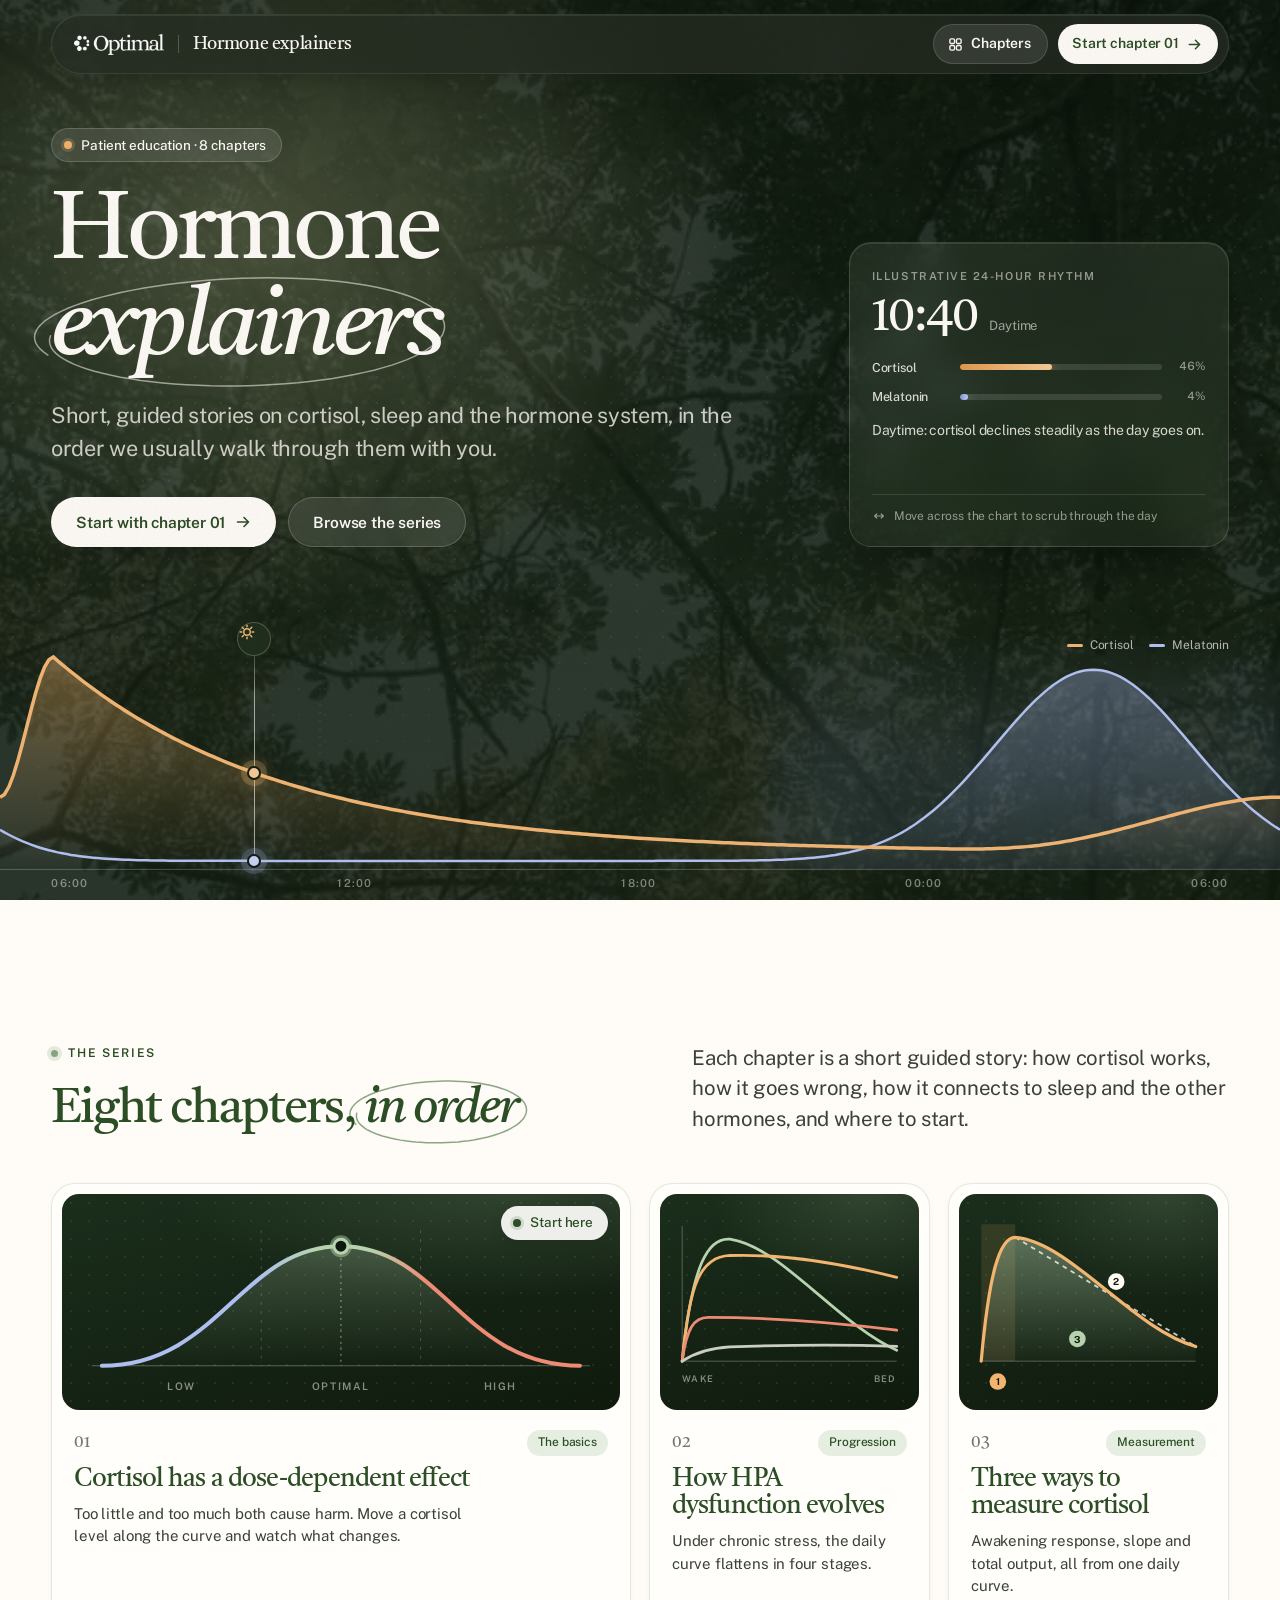
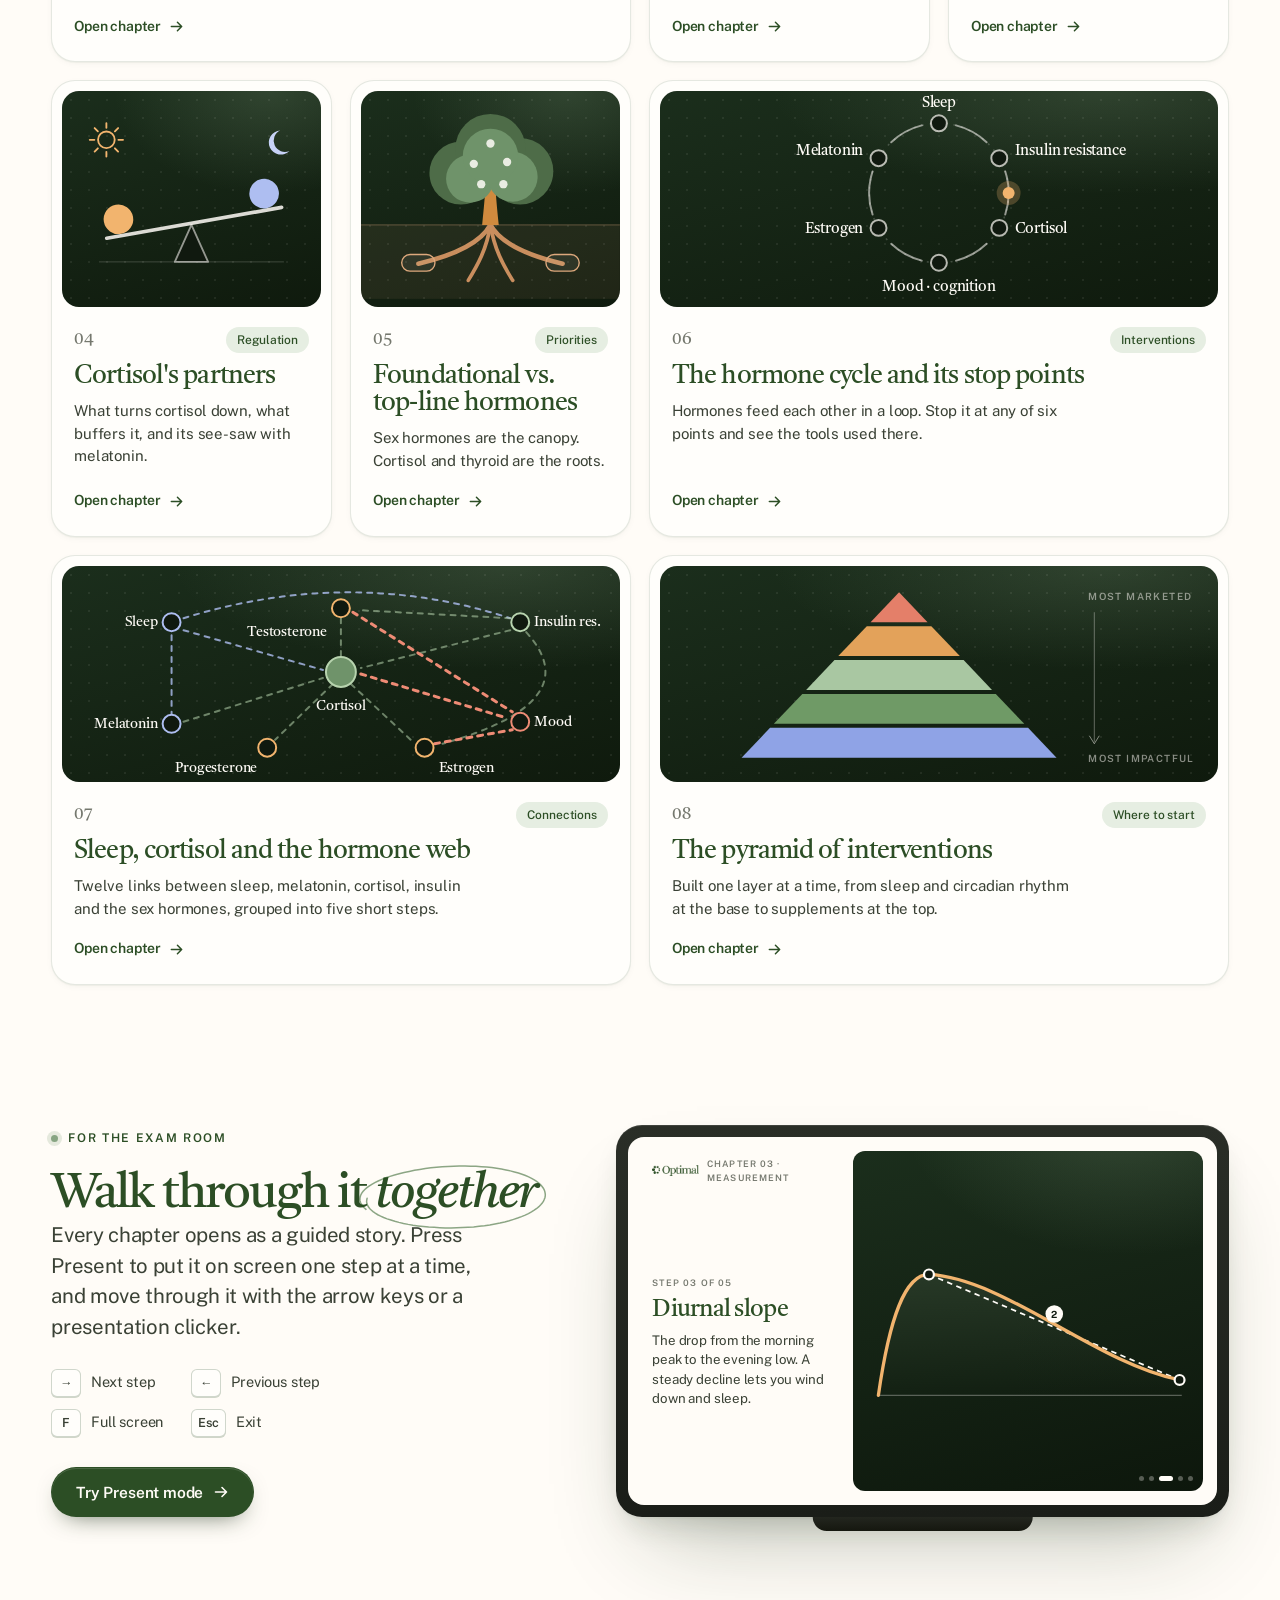
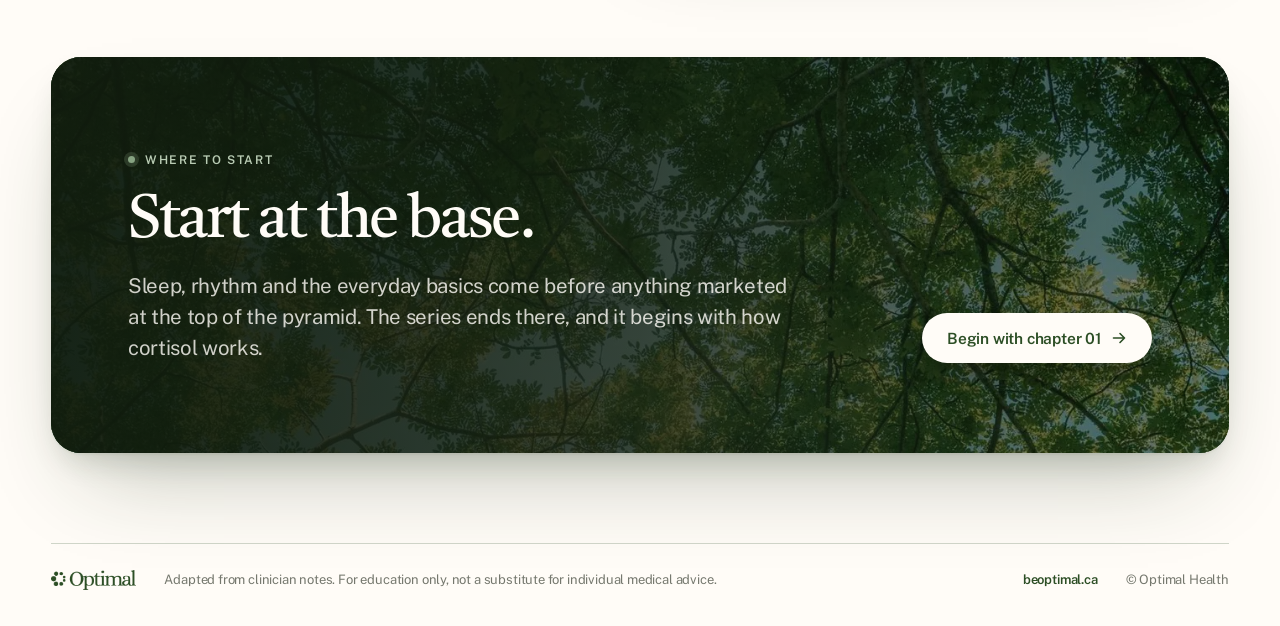
==== commit 933c239d: "UX polish: glossary, chapter menu, progress, presenter aids, mobile fixes - Inline glossary: first u" ====
--- a/index.html
+++ b/index.html
@@ -5,12 +5,20 @@
 <meta name="viewport" content="width=device-width, initial-scale=1">
 <title>Hormone Explainers · Optimal</title>
 <meta name="description" content="Eight short, guided explainers on cortisol, sleep and the hormone system, from Optimal.">
+<link rel="canonical" href="https://optimal-research-team.github.io/hormone-explainers/">
+<link rel="apple-touch-icon" href="assets/img/apple-touch-icon.png">
+<meta property="og:type" content="website">
+<meta property="og:site_name" content="Optimal · Hormone Explainers">
+<meta property="og:title" content="Hormone Explainers · Optimal">
+<meta property="og:description" content="Eight short, guided explainers on cortisol, sleep and the hormone system, from Optimal.">
+<meta property="og:url" content="https://optimal-research-team.github.io/hormone-explainers/">
+<meta property="og:image" content="https://optimal-research-team.github.io/hormone-explainers/assets/og/home.jpg">
+<meta property="og:image:width" content="1200">
+<meta property="og:image:height" content="630">
+<meta name="twitter:card" content="summary_large_image">
 <meta name="theme-color" content="#111D10">
-<meta property="og:title" content="Hormone Explainers · Optimal">
-<meta property="og:description" content="Eight short, guided explainers on cortisol, sleep and the hormone system.">
-<meta property="og:image" content="assets/img/canopy-wide.jpg">
 <link rel="icon" href="assets/img/symbol-green.png">
-<script>document.documentElement.classList.add('js');if(/[?&]still/.test(location.search))document.documentElement.classList.add('still')</script>
+<script>document.documentElement.classList.add('js');if(/[?&]still/.test(location.search))document.documentElement.classList.add('still');if(/[?&]og/.test(location.search))document.documentElement.classList.add('og')</script>
 <link rel="preconnect" href="https://fonts.googleapis.com">
 <link rel="preconnect" href="https://fonts.gstatic.com" crossorigin>
 <link href="https://fonts.googleapis.com/css2?family=Castoro:ital@0;1&family=Public+Sans:ital,wght@0,300..700;1,400..500&display=swap" rel="stylesheet">
@@ -19,6 +27,7 @@
 /* ---------- day hero ---------- */
 .dh { position: relative; isolation: isolate; overflow: hidden; margin-top: -74px; min-height: max(700px, min(100vh, 940px)); display: flex; flex-direction: column; color: var(--cream); background: linear-gradient(180deg, #0C150B 0%, #111D10 55%, #0F1A0D 100%); }
 .dh-bg { position: absolute; inset: 0; z-index: -3; }
+.dh-bg picture { display: contents; }
 .dh-bg img { width: 100%; height: 100%; object-fit: cover; opacity: .2; filter: saturate(.45) brightness(.85); transform: scale(1.06); animation: drift 40s ease-in-out infinite alternate; }
 @keyframes drift { to { transform: scale(1.14) translate(-1.5%, 1%); } }
 .dh-sky { position: absolute; inset: 0; z-index: -2; background: radial-gradient(55% 60% at var(--sx, 20%) 26%, var(--sky, rgba(242, 180, 110, .35)) 0%, transparent 70%); transition: background .2s linear; }
@@ -41,6 +50,7 @@
 .m-mel b { background: linear-gradient(90deg, #8198E0, #C1CCF3); box-shadow: 0 0 12px rgba(160, 178, 240, .55); }
 .dh-cap { margin: 14px 0 0; font-size: 14px; line-height: 1.5; color: rgba(255, 252, 247, .85); min-height: 4.4em; transition: opacity .35s var(--ease); }
 .dh-chart { position: relative; width: 100%; margin-top: auto; height: clamp(190px, 30vh, 300px); cursor: ew-resize; touch-action: pan-y; }
+.dh-chart:focus-visible { outline: 2px solid rgba(255, 252, 247, .6); outline-offset: -6px; border-radius: 10px; }
 .dh-chart svg { position: absolute; inset: 0; width: 100%; height: 100%; overflow: visible; }
 .dh-cursor { position: absolute; top: 0; bottom: 34px; width: 0; left: 20%; pointer-events: none; }
 .dh-cursor::before { content: ""; position: absolute; top: 0; bottom: 0; left: -.5px; width: 1px; background: linear-gradient(180deg, transparent, rgba(255, 252, 247, .6) 30%, rgba(255, 252, 247, .6)); }
@@ -125,7 +135,7 @@
 /* ---------- closing band ---------- */
 .band-wrap { max-width: var(--maxw); margin: clamp(80px, 11vw, 140px) auto 0; padding: 0 var(--pad); }
 .band { position: relative; overflow: hidden; isolation: isolate; border-radius: var(--r-xl); padding: clamp(40px, 7vw, 96px) clamp(26px, 6vw, 80px); display: grid; grid-template-columns: minmax(0, 1.2fr) auto; gap: 28px; align-items: end; background: var(--forest-deep); box-shadow: var(--shadow-3); }
-.band::before { content: ""; position: absolute; inset: 0; z-index: -2; background: url("assets/img/canopy-wide.jpg") center / cover; }
+.band::before { content: ""; position: absolute; inset: 0; z-index: -2; background: url("assets/img/canopy-wide.jpg") center / cover; background-image: image-set(url("assets/img/canopy-wide.webp") type("image/webp"), url("assets/img/canopy-wide.jpg") type("image/jpeg")); }
 .band::after { content: ""; position: absolute; inset: 0; z-index: -1; background: linear-gradient(90deg, rgba(17, 28, 14, .94) 0%, rgba(17, 28, 14, .78) 50%, rgba(17, 28, 14, .35) 100%); }
 .band .eyebrow { color: var(--sage-2); }
 .band .h2 { color: var(--cream); font-size: clamp(2.4rem, 1.4rem + 3vw, 4.4rem); }
@@ -156,7 +166,7 @@
 
 <main>
   <section class="dh" id="dh" aria-label="Introduction">
-    <div class="dh-bg"><img src="assets/img/canopy-wide.jpg" alt=""></div>
+    <div class="dh-bg"><picture><source srcset="assets/img/canopy-hero.webp" type="image/webp"><img src="assets/img/canopy-wide.jpg" alt="" decoding="async" fetchpriority="high"></picture></div>
     <div class="dh-sky" id="sky"></div>
     <div class="dh-inner">
       <div class="on-dark">
@@ -167,6 +177,7 @@
           <a class="btn btn-cream" href="01-dose-response.html">Start with chapter 01<svg class="go" viewBox="0 0 16 16" fill="none" stroke="currentColor" stroke-width="1.6" stroke-linecap="round" stroke-linejoin="round"><path d="M2.5 8h11M9 3.5 13.5 8 9 12.5"/></svg></a>
           <a class="btn btn-glass" href="#series">Browse the series</a>
         </div>
+        <div id="resume" class="reveal" style="--i:4" hidden></div>
       </div>
       <div class="dh-read reveal" style="--i:3" aria-live="polite">
         <span class="label">Illustrative 24-hour rhythm</span>
@@ -179,7 +190,7 @@
         <span class="dh-hint"><svg viewBox="0 0 16 16" fill="none" stroke="currentColor" stroke-width="1.4" stroke-linecap="round" stroke-linejoin="round"><path d="M3 8h10M5.5 5.5 3 8l2.5 2.5M10.5 5.5 13 8l-2.5 2.5"/></svg>Move across the chart to scrub through the day</span>
       </div>
     </div>
-    <div class="dh-chart" id="dhChart" role="img" aria-label="Illustrative 24-hour curves: cortisol peaks after waking and falls through the day; melatonin rises in the evening and peaks overnight.">
+    <div class="dh-chart" id="dhChart" tabindex="0" role="slider" aria-label="Time of day on the illustrative 24-hour rhythm. Cortisol peaks after waking and falls through the day; melatonin rises in the evening and peaks overnight." aria-valuemin="0" aria-valuemax="24" aria-valuenow="7" aria-valuetext="07:10, morning">
       <svg viewBox="0 0 1440 300" preserveAspectRatio="none" aria-hidden="true">
         <defs>
           <linearGradient id="gC" x1="0" y1="0" x2="0" y2="1"><stop offset="0" stop-color="#F0B26A" stop-opacity=".38"/><stop offset="1" stop-color="#F0B26A" stop-opacity="0"/></linearGradient>
@@ -480,6 +491,8 @@
     $('rCv').textContent = Math.round(c * 100) + '%'; $('rMv').textContent = Math.round(m * 100) + '%';
     var hh = Math.floor(h) % 24, mm = Math.floor((h % 1) * 6) * 10;
     $('rTime').textContent = (hh < 10 ? '0' : '') + hh + ':' + (mm < 10 ? '0' : '') + mm;
+    chart.setAttribute('aria-valuenow', hh);
+    chart.setAttribute('aria-valuetext', $('rTime').textContent + ', ' + ($('rPhase').textContent || '').toLowerCase());
     dh.style.setProperty('--sx', (px * 100).toFixed(1) + '%');
     dh.style.setProperty('--sky', skyAt(h));
     var night = h >= 20.5 || h < 6.2;
@@ -500,6 +513,13 @@
   chart.addEventListener('pointermove', function (e) { if (e.pointerType === 'mouse' || e.buttons) scrub(e); });
   chart.addEventListener('pointerdown', scrub);
   chart.addEventListener('pointerleave', function () { resumeAt = performance.now() + 1500; });
+  chart.addEventListener('keydown', function (e) {
+    var d = e.key === 'ArrowRight' || e.key === 'ArrowUp' ? .5 : e.key === 'ArrowLeft' || e.key === 'ArrowDown' ? -.5 : 0;
+    if (!d) return;
+    e.preventDefault(); auto = false; dh.classList.add('touched');
+    hour = hour + d; if (hour >= 30) hour -= 24; if (hour < 6) hour += 24;
+    render(hour); resumeAt = performance.now() + 5000;
+  });
   window.addEventListener('resize', function () { render(hour); });
   render(hour);
   if (HX.reduce) return;
--- a/assets/css/site.css
+++ b/assets/css/site.css
@@ -63,7 +63,8 @@
 
 /* ---------- base ---------- */
 *, *::before, *::after { box-sizing: border-box; }
-html { -webkit-text-size-adjust: 100%; }
+html { -webkit-text-size-adjust: 100%; scroll-behavior: smooth; }
+@media (prefers-reduced-motion: reduce) { html { scroll-behavior: auto; } }
 body {
   margin: 0; min-height: 100vh;
   background:
@@ -206,8 +207,8 @@
   display: grid; grid-template-columns: minmax(0, .74fr) minmax(0, 1.26fr); grid-template-areas: "steps stage";
   gap: clamp(28px, 4vw, 64px); align-items: start;
 }
-.stage-col { grid-area: stage; position: sticky; top: var(--nav-h); height: calc(100vh - var(--nav-h) - 22px); min-height: 540px; max-height: 900px; }
-.steps { grid-area: steps; padding: 14vh 0 36vh; }
+.stage-col { grid-area: stage; min-width: 0; position: sticky; top: var(--nav-h); height: calc(100vh - var(--nav-h) - 22px); min-height: 540px; max-height: 900px; }
+.steps { grid-area: steps; min-width: 0; padding: 14vh 0 36vh; }
 .step { min-height: 64vh; display: flex; flex-direction: column; justify-content: center; opacity: .26; transition: opacity .5s var(--ease); cursor: default; }
 .step.is-active { opacity: 1; }
 .step-inner { position: relative; padding-left: 24px; }
@@ -240,17 +241,17 @@
     linear-gradient(165deg, #1B2E1C 0%, #111D10 62%, #0D170C 100%);
   box-shadow: 0 40px 90px -40px rgba(17, 28, 14, .75), inset 0 1px 0 rgba(255, 255, 255, .07), inset 0 0 0 1px rgba(255, 255, 255, .04);
 }
-.stage::before { content: ""; position: absolute; inset: 0; z-index: -2; background: url("../img/canopy-portrait.jpg") center / cover; opacity: .08; filter: saturate(.3) blur(1px); }
+.stage::before { content: ""; position: absolute; inset: 0; z-index: -2; background: url("../img/canopy-portrait.jpg") center / cover; background-image: image-set(url("../img/canopy-texture.webp") type("image/webp"), url("../img/canopy-portrait.jpg") type("image/jpeg")); opacity: .08; filter: saturate(.3) blur(1px); }
 .stage::after { content: ""; position: absolute; inset: 0; z-index: -1; background-image: radial-gradient(rgba(255, 252, 247, .07) 1px, transparent 1.3px); background-size: 24px 24px; background-position: 12px 12px; -webkit-mask-image: radial-gradient(120% 90% at 50% 45%, #000 40%, transparent 100%); mask-image: radial-gradient(120% 90% at 50% 45%, #000 40%, transparent 100%); }
 .stage-head { position: relative; z-index: 2; display: flex; align-items: center; justify-content: space-between; gap: 12px; flex-wrap: wrap; padding: 22px 24px 0; min-height: 58px; }
 .stage-label { font-size: 11px; font-weight: 600; letter-spacing: .15em; text-transform: uppercase; color: var(--l-dim); }
-.stage-canvas { --cpx: 22px; --cpy: 6px; position: relative; flex: 1; min-height: 0; }
+.stage-canvas { --cpx: 22px; --cpy: 6px; position: relative; flex: 1; min-height: 0; min-width: 0; }
 .stage-canvas > svg, .stage-canvas > .scene { position: absolute; left: var(--cpx); top: var(--cpy); width: calc(100% - 2 * var(--cpx)); height: calc(100% - 2 * var(--cpy)); overflow: visible; }
 .stage-foot { position: relative; z-index: 2; display: flex; align-items: center; justify-content: space-between; gap: 16px; padding: 4px 22px 20px 24px; min-height: 58px; }
 .readout { display: flex; align-items: center; gap: 12px; min-width: 0; font-size: 14px; color: rgba(255, 252, 247, .82); }
 .readout .d { width: 9px; height: 9px; border-radius: 50%; flex: none; background: var(--rc, var(--l-sage)); box-shadow: 0 0 0 4px color-mix(in srgb, var(--rc, var(--l-sage)) 22%, transparent); transition: background .4s var(--ease), box-shadow .4s var(--ease); }
 .readout b { font-family: var(--display); font-weight: 400; font-size: 1.3rem; letter-spacing: -.02em; color: var(--cream); }
-.stepper { display: flex; align-items: center; gap: 10px; flex: none; }
+.stepper { display: flex; align-items: center; gap: 10px; flex: none; margin-left: auto; }
 .dots { display: flex; align-items: center; gap: 6px; }
 .dots button { appearance: none; border: 0; padding: 0; width: 7px; height: 7px; border-radius: 4px; background: rgba(255, 252, 247, .26); cursor: pointer; transition: width .35s var(--ease), background .35s var(--ease); }
 .dots button:hover { background: rgba(255, 252, 247, .55); }
@@ -291,7 +292,8 @@
 body.present .nav-wrap, body.present .chapter-head, body.present #end, body.present #foot, body.present .after { display: none; }
 body.present .page { padding: 0; }
 body.present .story { position: fixed; inset: 0; z-index: 120; max-width: none; margin: 0; padding: 26px; gap: 34px; background: var(--cream); align-items: stretch; grid-template-columns: minmax(0, .66fr) minmax(0, 1.34fr); }
-body.present .steps { padding: 20px 0 20px 18px; display: flex; flex-direction: column; justify-content: center; }
+body.present .steps { padding: 84px 0 20px 18px; display: flex; flex-direction: column; justify-content: safe center; overflow-y: auto; scrollbar-width: none; }
+body.present .steps::-webkit-scrollbar { display: none; }
 body.present .step { display: none; min-height: 0; opacity: 1; }
 body.present .step.is-active { display: flex; animation: hx-rise .55s var(--ease) both; }
 body.present .step h2 { font-size: clamp(2.2rem, 1.2rem + 2.2vw, 3.6rem); }
@@ -307,7 +309,7 @@
 /* ---------- chapter end ---------- */
 .end { max-width: var(--maxw); margin: clamp(40px, 6vw, 80px) auto 0; padding: 0 var(--pad); }
 .next-card { position: relative; overflow: hidden; isolation: isolate; display: grid; grid-template-columns: minmax(0, 1fr) auto; align-items: end; gap: 24px; min-height: 260px; padding: clamp(26px, 4vw, 48px); border-radius: var(--r-xl); color: var(--cream); background: var(--forest-deep); box-shadow: var(--shadow-3); }
-.next-card::before { content: ""; position: absolute; inset: 0; z-index: -2; background: url("../img/canopy-wide.jpg") center 30% / cover no-repeat; transform: scale(1.02); transition: transform 1.2s var(--ease); }
+.next-card::before { content: ""; position: absolute; inset: 0; z-index: -2; background: url("../img/canopy-wide.jpg") center 40% / cover no-repeat; background-image: var(--cover, image-set(url("../img/canopy-wide.webp") type("image/webp"), url("../img/canopy-wide.jpg") type("image/jpeg"))); transform: scale(1.02); transition: transform 1.2s var(--ease); }
 .next-card::after { content: ""; position: absolute; inset: 0; z-index: -1; background: linear-gradient(100deg, rgba(17, 28, 14, .95) 0%, rgba(22, 38, 18, .86) 45%, rgba(28, 49, 24, .45) 100%); }
 .next-card:hover::before { transform: scale(1.07); }
 .next-copy { display: grid; gap: 12px; max-width: 760px; }
@@ -330,10 +332,103 @@
 .foot-inner img { height: 20px; width: auto; }
 .foot-inner p { margin: 0; flex: 1; min-width: 260px; }
 
+/* ---------- skip link ---------- */
+.skip { position: fixed; left: 16px; top: -60px; z-index: 400; padding: 10px 16px; border-radius: 10px; background: var(--forest); color: var(--cream); font-size: 14px; font-weight: 600; transition: top .2s var(--ease); }
+.skip:focus { top: 12px; }
+.story { scroll-margin-top: 84px; }
+
+/* ---------- chapter menu ---------- */
+.cmenu {
+  position: fixed; z-index: 90; top: 84px; right: max(var(--pad), calc((100vw - var(--maxw)) / 2 + 10px));
+  width: min(420px, calc(100vw - 20px)); max-height: calc(100vh - 100px); overflow: auto;
+  padding: 10px; border-radius: 22px; color: var(--cream);
+  background: rgba(30, 36, 28, .9); -webkit-backdrop-filter: blur(22px) saturate(1.5); backdrop-filter: blur(22px) saturate(1.5);
+  border: 1px solid rgba(255, 255, 255, .1); box-shadow: 0 30px 70px -24px rgba(0, 0, 0, .55);
+  opacity: 0; transform: translateY(-8px) scale(.98); transform-origin: top right;
+  transition: opacity .22s var(--ease), transform .22s var(--ease);
+}
+.cmenu.open { opacity: 1; transform: none; }
+.cmenu-head { display: flex; align-items: center; justify-content: space-between; padding: 8px 10px 10px; }
+.cmenu-head .label { color: rgba(255, 252, 247, .55); }
+.cmenu-head a { font-size: 13px; font-weight: 600; color: var(--sage-2); }
+.cmenu-head a:hover { text-decoration: underline; text-underline-offset: 3px; }
+.cmenu-list { list-style: none; margin: 0; padding: 0; display: grid; gap: 2px; }
+.cm { display: grid; grid-template-columns: 34px 1fr auto; align-items: center; gap: 12px; padding: 10px 12px; border-radius: 14px; transition: background .2s var(--ease); }
+.cm:hover, .cm:focus-visible { background: rgba(255, 252, 247, .08); outline: none; }
+.cm.is-current { background: rgba(255, 252, 247, .1); }
+.cm-n { font-family: var(--display); font-size: 1.15rem; color: rgba(255, 252, 247, .5); }
+.cm-t { display: grid; gap: 1px; min-width: 0; }
+.cm-t b { font-family: var(--display); font-weight: 400; font-size: 1.08rem; letter-spacing: -.015em; line-height: 1.2; }
+.cm-t small { font-size: 11.5px; letter-spacing: .02em; color: rgba(255, 252, 247, .5); }
+.cm-s { flex: none; }
+.cm-s.now { font-size: 11px; font-weight: 600; letter-spacing: .06em; text-transform: uppercase; padding: 4px 8px; border-radius: 999px; background: var(--sage-2); color: var(--forest-night); }
+.cm-s.ok { width: 22px; height: 22px; border-radius: 50%; display: grid; place-items: center; background: rgba(183, 211, 174, .18); color: var(--l-sage); }
+.cm-s.ok svg { width: 13px; height: 13px; }
+.cm-s.seen { width: 7px; height: 7px; border-radius: 50%; background: rgba(255, 252, 247, .45); margin-right: 8px; }
+.cmenu-foot { display: flex; align-items: center; justify-content: space-between; gap: 10px; flex-wrap: wrap; margin-top: 8px; padding: 12px 10px 6px; border-top: 1px solid rgba(255, 252, 247, .1); font-size: 12.5px; color: rgba(255, 252, 247, .55); }
+.cmenu-present { display: inline-flex; align-items: center; gap: 7px; height: 32px; padding: 0 12px; border-radius: 999px; border: 1px solid rgba(255, 252, 247, .18); background: rgba(255, 252, 247, .08); color: var(--cream); font-size: 12.5px; font-weight: 600; cursor: pointer; }
+.cmenu-present svg { width: 14px; height: 14px; }
+.cmenu-present:hover { background: rgba(255, 252, 247, .16); }
+.nav-cta[aria-expanded="true"] { background: var(--sage-2); color: var(--forest-night); }
+
+/* ---------- glossary ---------- */
+.term { appearance: none; border: 0; padding: 0; margin: 0; background: none; font: inherit; color: inherit; letter-spacing: inherit; cursor: help; text-decoration: underline dotted rgba(44, 78, 37, .55); text-decoration-thickness: 1.5px; text-underline-offset: 3px; border-radius: 3px; transition: background .2s var(--ease), text-decoration-color .2s var(--ease); }
+.term:hover, .term[aria-expanded="true"] { background: var(--sage-wash); text-decoration-color: var(--forest); }
+.term:focus-visible { outline: 2px solid var(--forest); outline-offset: 2px; }
+.gtip {
+  position: fixed; z-index: 250; width: min(320px, calc(100vw - 24px)); padding: 13px 15px 14px; border-radius: 14px;
+  background: var(--forest-night); color: var(--cream); box-shadow: 0 18px 40px -16px rgba(0, 0, 0, .55);
+  font-size: 14px; line-height: 1.5; opacity: 0; transform: translateY(4px); transition: opacity .18s var(--ease), transform .18s var(--ease); pointer-events: none;
+}
+.gtip.on { opacity: 1; transform: none; }
+.gtip::before { content: ""; position: absolute; top: -5px; left: var(--ax, 50%); width: 10px; height: 10px; margin-left: -5px; background: inherit; transform: rotate(45deg); border-radius: 2px; }
+.gtip.above::before { top: auto; bottom: -5px; }
+.gtip b { display: block; font-family: var(--display); font-weight: 400; font-size: 1.05rem; letter-spacing: -.01em; color: var(--sage-2); margin-bottom: 3px; }
+body.present .gtip { font-size: 16px; width: min(380px, calc(100vw - 24px)); }
+
+/* ---------- chapter cover photograph ---------- */
+.chapter-head.has-cover { grid-template-columns: minmax(0, 1.08fr) minmax(0, .92fr); align-items: center; }
+.chapter-head.has-cover .lede { margin-top: 24px; }
+.head-cover { position: relative; margin: 0; border-radius: 28px; overflow: hidden; aspect-ratio: 4 / 3; box-shadow: var(--shadow-3); background: var(--forest-deep); }
+.head-cover img { width: 100%; height: 100%; object-fit: cover; }
+.head-cover figcaption { position: absolute; left: 16px; bottom: 16px; }
+
+/* ---------- end row, footer ---------- */
+.end-tools { display: inline-flex; align-items: center; gap: 18px; flex-wrap: wrap; }
+.end-link.share { appearance: none; border: 1px solid var(--line-2); background: var(--card); height: 36px; padding: 0 14px; border-radius: 999px; cursor: pointer; font: inherit; font-size: 13.5px; font-weight: 600; color: var(--forest); }
+.end-link.share:hover { text-decoration: none; border-color: var(--line-3); }
+.end-link.share.copied { background: var(--sage-wash); border-color: transparent; }
+.foot-link { font-weight: 600; color: var(--forest); }
+.foot-link:hover { text-decoration: underline; text-underline-offset: 3px; }
+
+/* ---------- landing: resume + progress ---------- */
+.resume { display: inline-flex; align-items: center; gap: 12px; margin-top: 22px; padding: 10px 16px 10px 12px; border-radius: 16px; background: rgba(255, 252, 247, .08); border: 1px solid rgba(255, 252, 247, .16); color: rgba(255, 252, 247, .8); font-size: 13.5px; line-height: 1.35; transition: background .2s var(--ease); }
+.resume:hover { background: rgba(255, 252, 247, .14); }
+.resume svg { width: 18px; height: 18px; flex: none; color: var(--l-sage); }
+.resume b { display: block; font-weight: 600; color: var(--cream); }
+.bstate { display: inline-flex; align-items: center; gap: 5px; height: 24px; padding: 0 9px; margin-left: auto; margin-right: 8px; border-radius: 999px; font-size: 11.5px; font-weight: 600; color: var(--ink-3); background: var(--linen); }
+.bstate.done { color: var(--forest); background: var(--sage-wash); }
+.bstate svg { width: 12px; height: 12px; }
+
+/* ---------- present mode extras ---------- */
+.ptoast { position: fixed; left: 50%; bottom: 26px; z-index: 300; display: flex; gap: 18px; padding: 12px 18px; border-radius: 999px; background: rgba(17, 28, 14, .92); color: rgba(255, 252, 247, .85); font-size: 13px; box-shadow: 0 20px 40px -18px rgba(0, 0, 0, .6); opacity: 0; transform: translate(-50%, 12px); pointer-events: none; transition: opacity .4s var(--ease), transform .4s var(--ease); }
+.ptoast.on { opacity: 1; transform: translate(-50%, 0); }
+.ptoast span { display: inline-flex; align-items: center; gap: 7px; white-space: nowrap; }
+.ptoast kbd { background: rgba(255, 252, 247, .1); border-color: rgba(255, 252, 247, .2); box-shadow: none; color: var(--cream); }
+body.present.idle, body.present.idle * { cursor: none !important; }
+.pnext { display: none; }
+body.present .pnext.on { display: grid; gap: 6px; margin-top: 34px; padding: 18px 20px; border-radius: 18px; background: var(--card); border: 1px solid var(--line); box-shadow: var(--shadow-1); max-width: 460px; animation: hx-rise .6s var(--ease) .2s both; }
+.pnext-t { font-family: var(--display); font-size: 1.25rem; line-height: 1.2; letter-spacing: -.02em; color: var(--forest); }
+.pnext-k { display: inline-flex; align-items: center; gap: 8px; font-size: 13px; color: var(--ink-3); }
+
+/* ---------- keyboard focus on diagram triggers ---------- */
+svg [data-t]:focus { outline: none; }
+svg [data-t]:focus-visible rect, svg [data-t]:focus-visible circle { stroke: var(--cream) !important; stroke-width: 3px !important; }
+
 /* ---------- responsive ---------- */
 @media (max-width: 1080px) { .nav-title { display: none; } }
 @media (max-width: 1000px) {
-  .chapter-head { grid-template-columns: 1fr; align-items: start; }
+  .chapter-head, .chapter-head.has-cover { grid-template-columns: 1fr; align-items: start; }
   .steps-nav { display: none; }
   .story { grid-template-columns: 1fr; grid-template-areas: "stage" "steps"; gap: 0; }
   .stage-col { top: 70px; height: 56vh; min-height: 340px; max-height: 540px; z-index: 5; }
@@ -361,15 +456,40 @@
   .stage-head { padding: 14px 14px 0; min-height: 48px; }
   .stage-canvas { --cpx: 10px; --cpy: 4px; }
   .stage-foot { padding: 2px 12px 12px 14px; min-height: 46px; }
-  .stage-foot .readout { display: none; }
-  .stage-foot { justify-content: flex-end; }
+  .stage-foot { gap: 10px; }
+  .stage-foot .readout { flex: 1; min-width: 0; font-size: 12.5px; gap: 8px; white-space: nowrap; overflow: hidden; }
+  .stage-foot .readout > span:last-child { overflow: hidden; text-overflow: ellipsis; }
+  .stage-foot .readout b { font-size: 1rem; }
+  .stage-foot .readout:has(.legend-row) { display: none; }
+  .stage-foot { justify-content: space-between; }
+  .dots button { width: 6px; height: 6px; }
+  .dots button[aria-current="step"] { width: 16px; }
+  .sbtn { width: 32px; height: 32px; }
   .stage-hint { display: none; }
   .next-card { grid-template-columns: 1fr; min-height: 0; }
   .next-go { width: 52px; height: 52px; }
   .head-meta { display: none; }
+  .end-tools .kbd-hint { display: none; }
+  .ptoast { display: none; }
+  .cmenu { top: 72px; right: 10px; }
 }
 
 @media (prefers-reduced-motion: reduce) {
   *, *::before, *::after { animation-duration: .01ms !important; animation-delay: 0s !important; animation-iteration-count: 1 !important; transition-duration: .01ms !important; transition-delay: 0s !important; }
 }
 html.still *, html.still *::before, html.still *::after { animation-duration: .01ms !important; animation-delay: 0s !important; animation-iteration-count: 1 !important; transition-duration: .01ms !important; transition-delay: 0s !important; }
+
+@media (max-height: 800px) and (min-width: 1001px) {
+  body.present .step h2 { font-size: clamp(1.9rem, 1rem + 1.8vw, 2.8rem); margin: 10px 0 12px; }
+  body.present .step p, body.present .step li, body.present .step dd { font-size: clamp(1rem, .85rem + .35vw, 1.15rem); }
+  body.present .step dl, body.present .step ul { gap: 8px; }
+}
+
+/* social-card capture mode (?og) */
+html.og .present-close, html.og .ptoast, html.og body::after, html.og .step, html.og .pnext { display: none !important; }
+.og-title { display: none; }
+html.og .og-title { display: grid; gap: 18px; align-content: center; height: 100%; padding: 0 10px 20px 8px; }
+html.og .og-title .label { color: var(--forest); font-size: 13px; }
+html.og .og-title b { font-family: var(--display); font-weight: 400; font-size: 3.4rem; line-height: 1.02; letter-spacing: -.04em; color: var(--forest); }
+html.og .og-title span.t { font-size: 1.2rem; color: var(--ink-2); line-height: 1.45; }
+html.og body.present .steps { justify-content: center; }
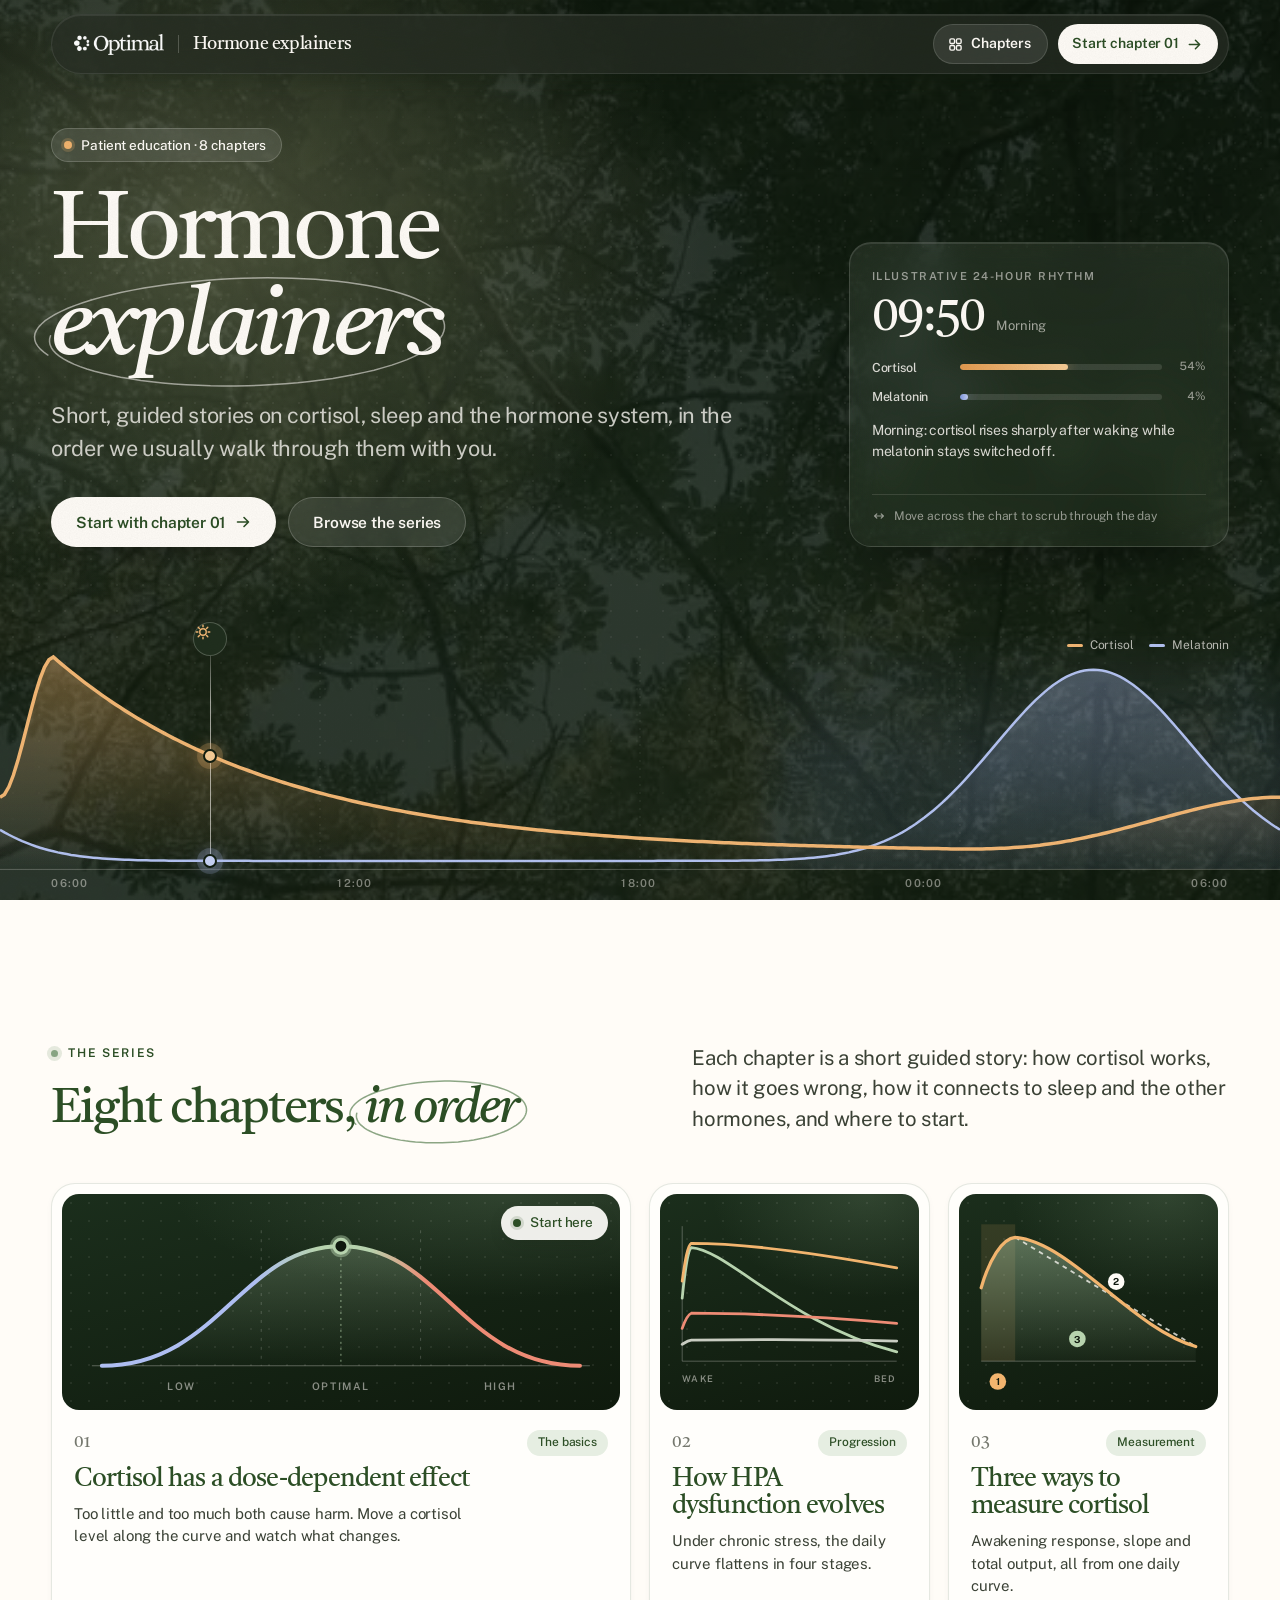
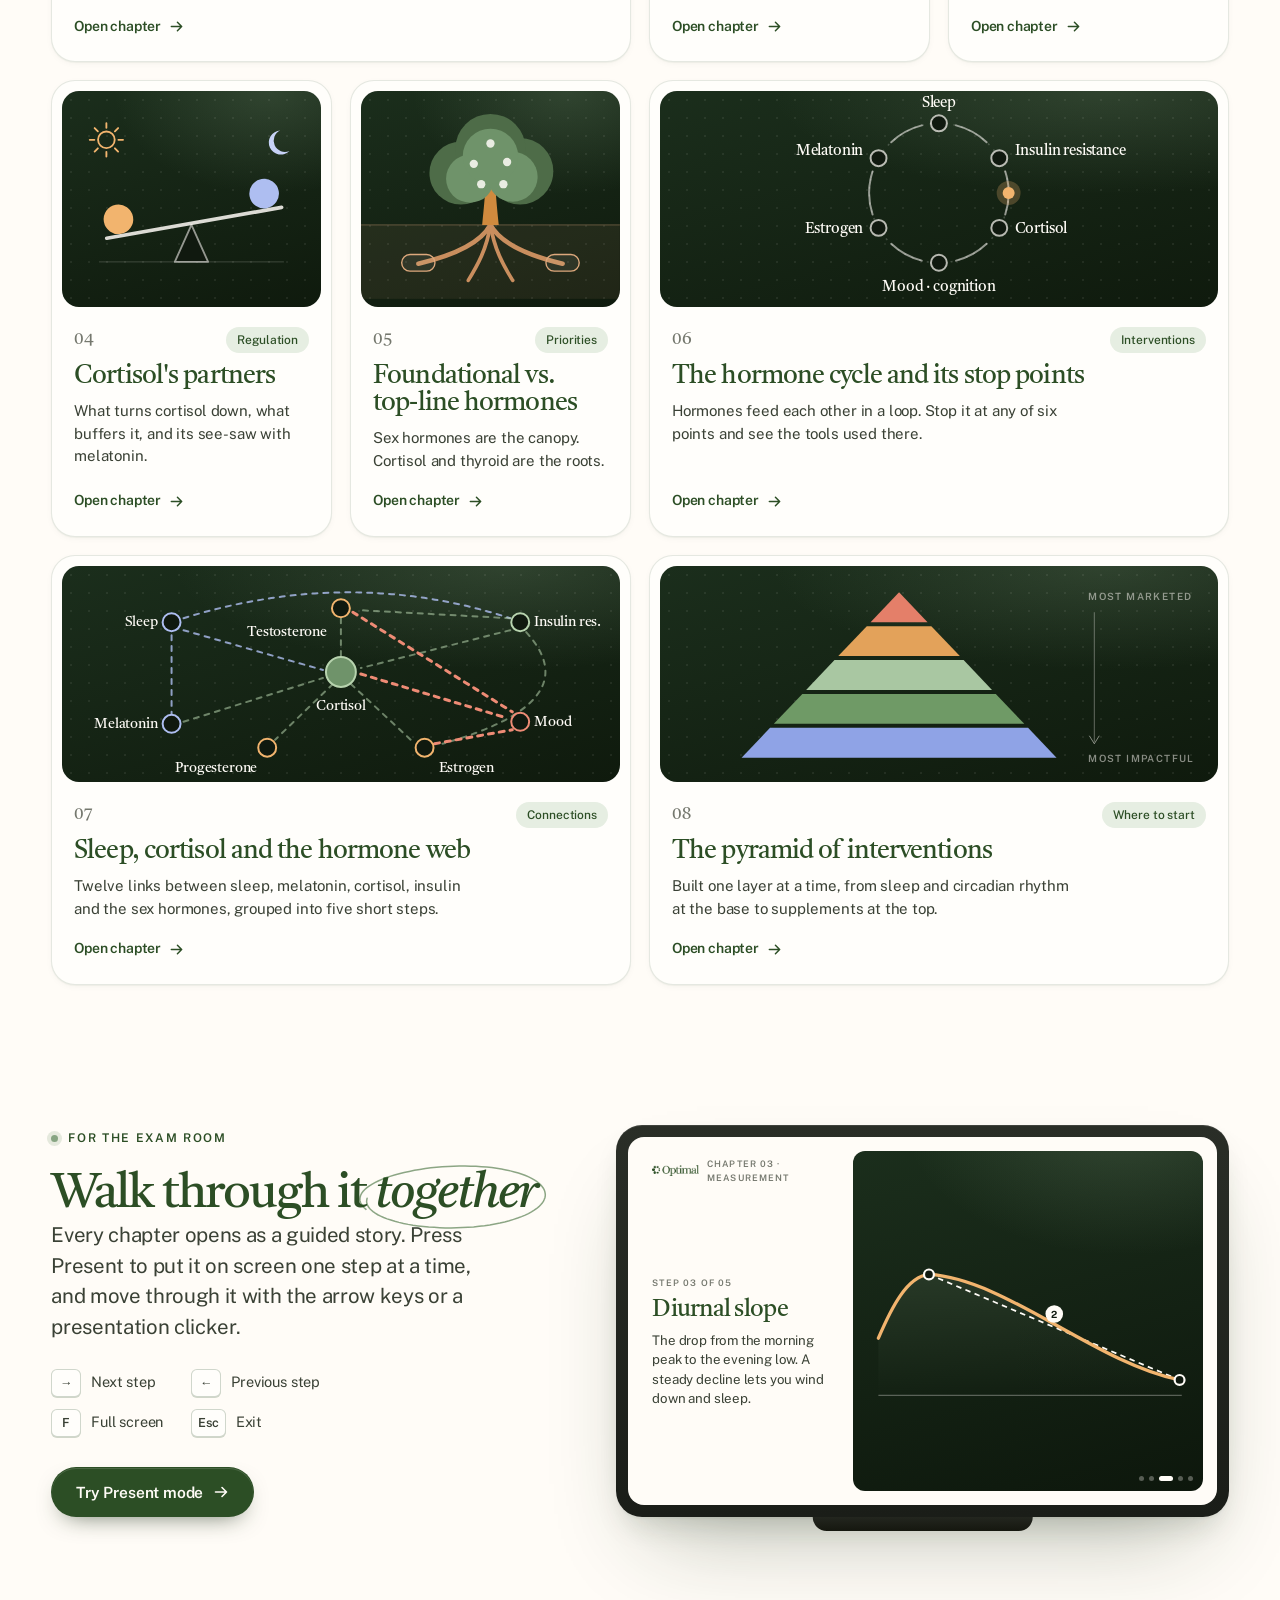
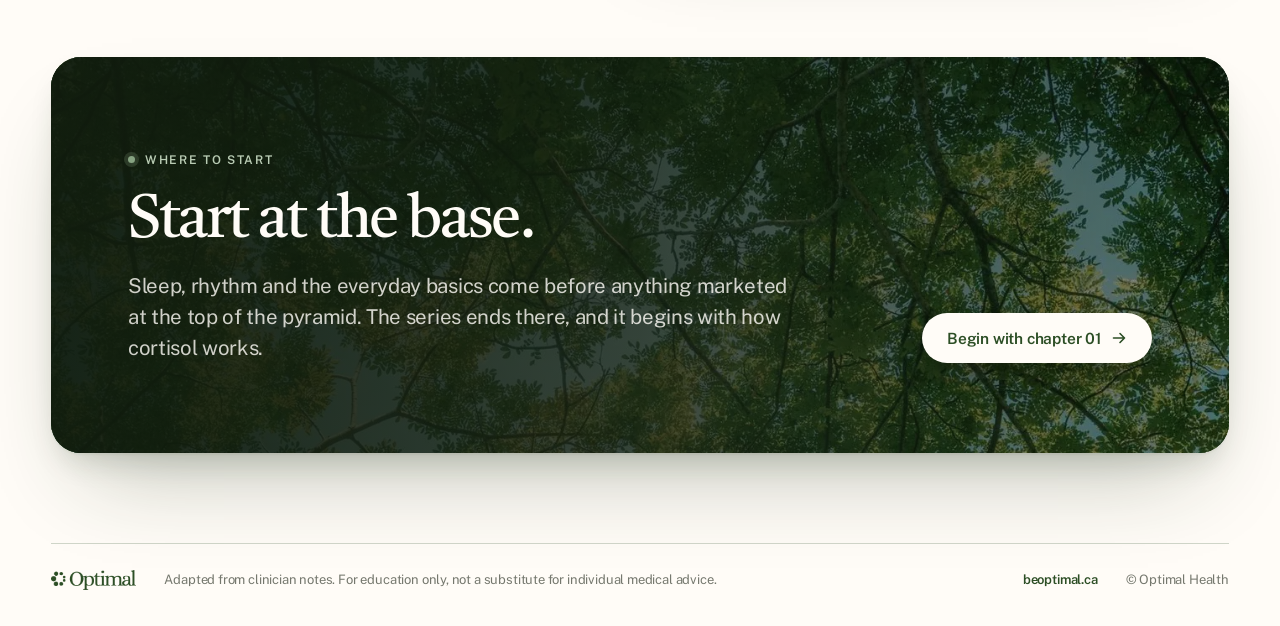
==== commit 1a7a4eb5: "Fix clinical content errors flagged in review - Ch01: cortisol decreases peripheral glucose uptake (" ====
--- a/index.html
+++ b/index.html
@@ -249,10 +249,10 @@
           <svg viewBox="0 0 280 216" preserveAspectRatio="xMidYMid meet">
             <line x1="24" y1="26" x2="24" y2="172" stroke="rgba(255,252,247,.3)"/><line x1="24" y1="172" x2="256" y2="172" stroke="rgba(255,252,247,.3)"/>
             <g fill="none" stroke-width="3" stroke-linecap="round">
-              <path class="c c1 anim" pathLength="1" d="M 24 172 C 35 65.6, 52.2 38, 75.7 40 C 130.5 47.9, 193.2 132.6, 256 160.2" stroke="#B7D3AE"/>
-              <path class="c c2 anim" pathLength="1" d="M 24 172 C 31.8 85.3, 44.4 59.7, 75.7 57.7 C 138.4 55.7, 201.1 67.5, 256 81.3" stroke="#F2B46E"/>
-              <path class="c c3 anim" pathLength="1" d="M 24 172 C 28.7 136.5, 36.6 124.7, 52.2 124.7 C 122.8 124.7, 193.2 130.6, 256 138.5" stroke="#EE8B75"/>
-              <path class="c c4 anim" pathLength="1" d="M 24 172 C 36.4 163.8, 53 157.6, 75.8 156.5 C 131.7 154.5, 193.9 153.5, 256 156" stroke="#C9CDC2"/>
+              <path class="c c1 anim" pathLength="1" d="M 24 103.7 C 26.9 75.5, 29.8 51.8, 33.9 49.1 C 73.7 51.8, 140 131.9, 256 162" stroke="#B7D3AE"/>
+              <path class="c c2 anim" pathLength="1" d="M 24 85.5 C 26.9 64.6, 29.8 46.4, 33.9 44.5 C 98.6 44.5, 181.4 57.3, 256 71.1" stroke="#F2B46E"/>
+              <path class="c c3 anim" pathLength="1" d="M 24 136.5 C 26.9 128.3, 29.8 121.5, 33.9 120.1 C 98.6 120.1, 181.4 124.7, 256 131" stroke="#EE8B75"/>
+              <path class="c c4 anim" pathLength="1" d="M 24 153.8 C 26.9 152, 29.8 149.7, 33.9 149.2 C 98.6 148.3, 181.4 148.3, 256 150.2" stroke="#C9CDC2"/>
             </g>
             <g font-family="Public Sans" font-size="10" font-weight="600" letter-spacing="1.4" fill="rgba(255,252,247,.5)"><text x="24" y="194">WAKE</text><text x="256" y="194" text-anchor="end">BED</text></g>
           </svg>
@@ -267,10 +267,10 @@
           <svg viewBox="0 0 280 216" preserveAspectRatio="xMidYMid meet">
             <defs><linearGradient id="p3g" x1="0" y1="0" x2="0" y2="1"><stop offset="0" stop-color="#B7D3AE" stop-opacity=".42"/><stop offset="1" stop-color="#B7D3AE" stop-opacity=".03"/></linearGradient><clipPath id="p3c"><rect x="24" y="20" width="232" height="152"/></clipPath></defs>
             <rect x="24" y="24" width="36.8" height="148" fill="#F2B46E" opacity=".12"/>
-            <path d="M 24 172 C 32.5 77.7, 43.8 38, 60.8 38 C 120.2 43, 188.1 137.3, 256 156.1 L 256 172 Z" fill="url(#p3g)"/>
+            <path d="M 24 92.6 C 32.5 62.8, 46.6 39, 60.8 38 C 120.2 43, 188.1 137.3, 256 156.1 L 256 172 L 24 172 Z" fill="url(#p3g)"/>
             <line x1="60.8" y1="38" x2="256" y2="156.1" stroke="#FFFCF7" stroke-opacity=".75" stroke-width="2" stroke-dasharray="5 5"/>
             <line x1="24" y1="172" x2="256" y2="172" stroke="rgba(255,252,247,.3)"/>
-            <path d="M 24 172 C 32.5 77.7, 43.8 38, 60.8 38 C 120.2 43, 188.1 137.3, 256 156.1" fill="none" stroke="#F2B46E" stroke-width="3.5" stroke-linecap="round"/>
+            <path d="M 24 92.6 C 32.5 62.8, 46.6 39, 60.8 38 C 120.2 43, 188.1 137.3, 256 156.1" fill="none" stroke="#F2B46E" stroke-width="3.5" stroke-linecap="round"/>
             <g clip-path="url(#p3c)"><rect class="sweep anim" x="10" y="20" width="14" height="152" fill="#FFFCF7" opacity=".12"/></g>
             <g font-family="Public Sans" font-size="10.5" font-weight="700" fill="#10190F" text-anchor="middle">
               <circle cx="42" cy="194" r="9" fill="#F2B46E"/><text x="42" y="198">1</text>
@@ -416,10 +416,10 @@
         <div class="scr-stage">
           <svg viewBox="0 0 300 180" preserveAspectRatio="xMidYMid meet">
             <defs><linearGradient id="sg" x1="0" x2="0" y1="0" y2="1"><stop offset="0" stop-color="#B7D3AE" stop-opacity=".3"/><stop offset="1" stop-color="#B7D3AE" stop-opacity="0"/></linearGradient></defs>
-            <path d="M 14 160 C 24 90, 38 50, 60 50 C 130 54, 210 130, 288 146 L 288 160 Z" fill="url(#sg)" opacity=".35"/>
+            <path d="M 14 108 C 26 80, 40 52, 60 50 C 130 54, 210 130, 288 146 L 288 160 L 14 160 Z" fill="url(#sg)" opacity=".35"/>
             <line x1="14" y1="160" x2="290" y2="160" stroke="rgba(255,252,247,.3)"/>
             <line x1="60" y1="50" x2="288" y2="146" stroke="#FFFCF7" stroke-width="1.6" stroke-dasharray="5 4"/>
-            <path d="M 14 160 C 24 90, 38 50, 60 50 C 130 54, 210 130, 288 146" fill="none" stroke="#F2B46E" stroke-width="3" stroke-linecap="round"/>
+            <path d="M 14 108 C 26 80, 40 52, 60 50 C 130 54, 210 130, 288 146" fill="none" stroke="#F2B46E" stroke-width="3" stroke-linecap="round"/>
             <circle cx="60" cy="50" r="4.5" fill="#10190F" stroke="#FFFCF7" stroke-width="2"/><circle cx="288" cy="146" r="4.5" fill="#10190F" stroke="#FFFCF7" stroke-width="2"/>
             <circle cx="174" cy="86" r="8" fill="#FFFCF7"/><text x="174" y="90" text-anchor="middle" font-family="Public Sans" font-size="9" font-weight="700" fill="#10190F">2</text>
           </svg>
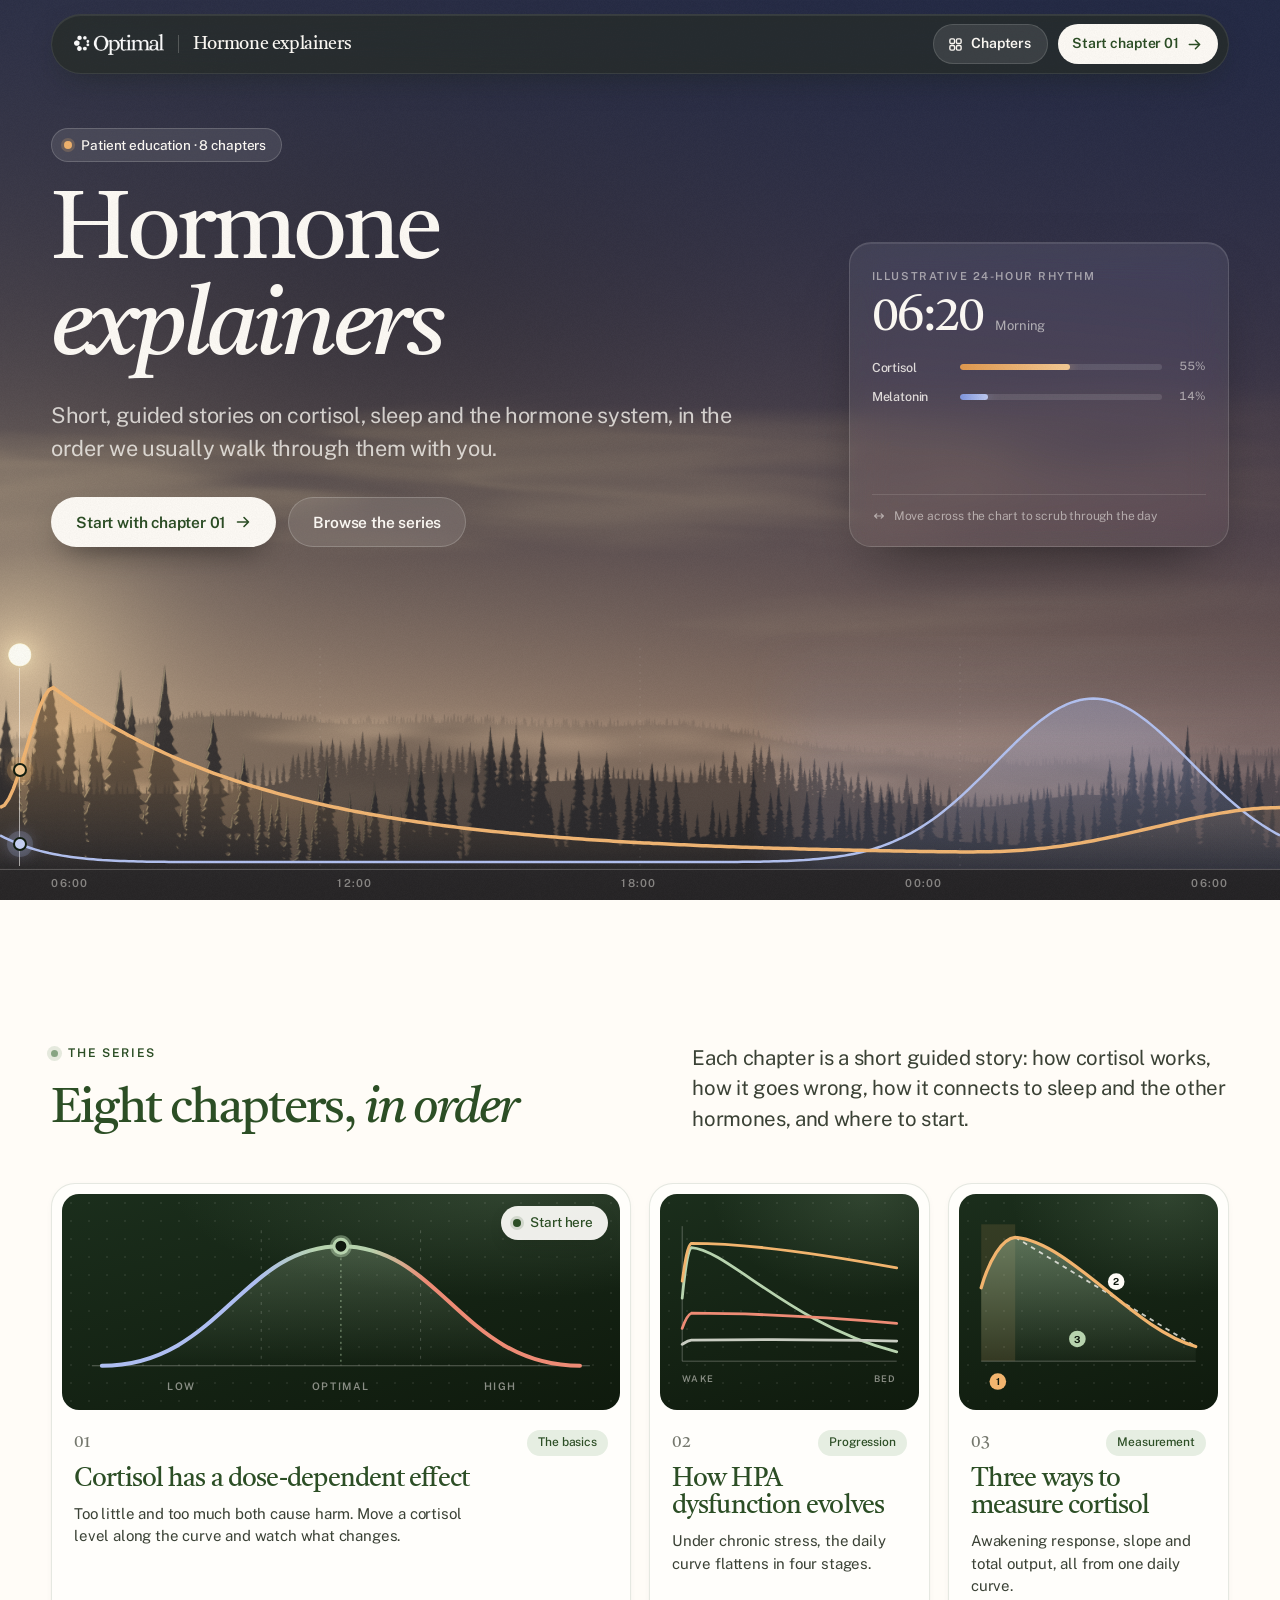
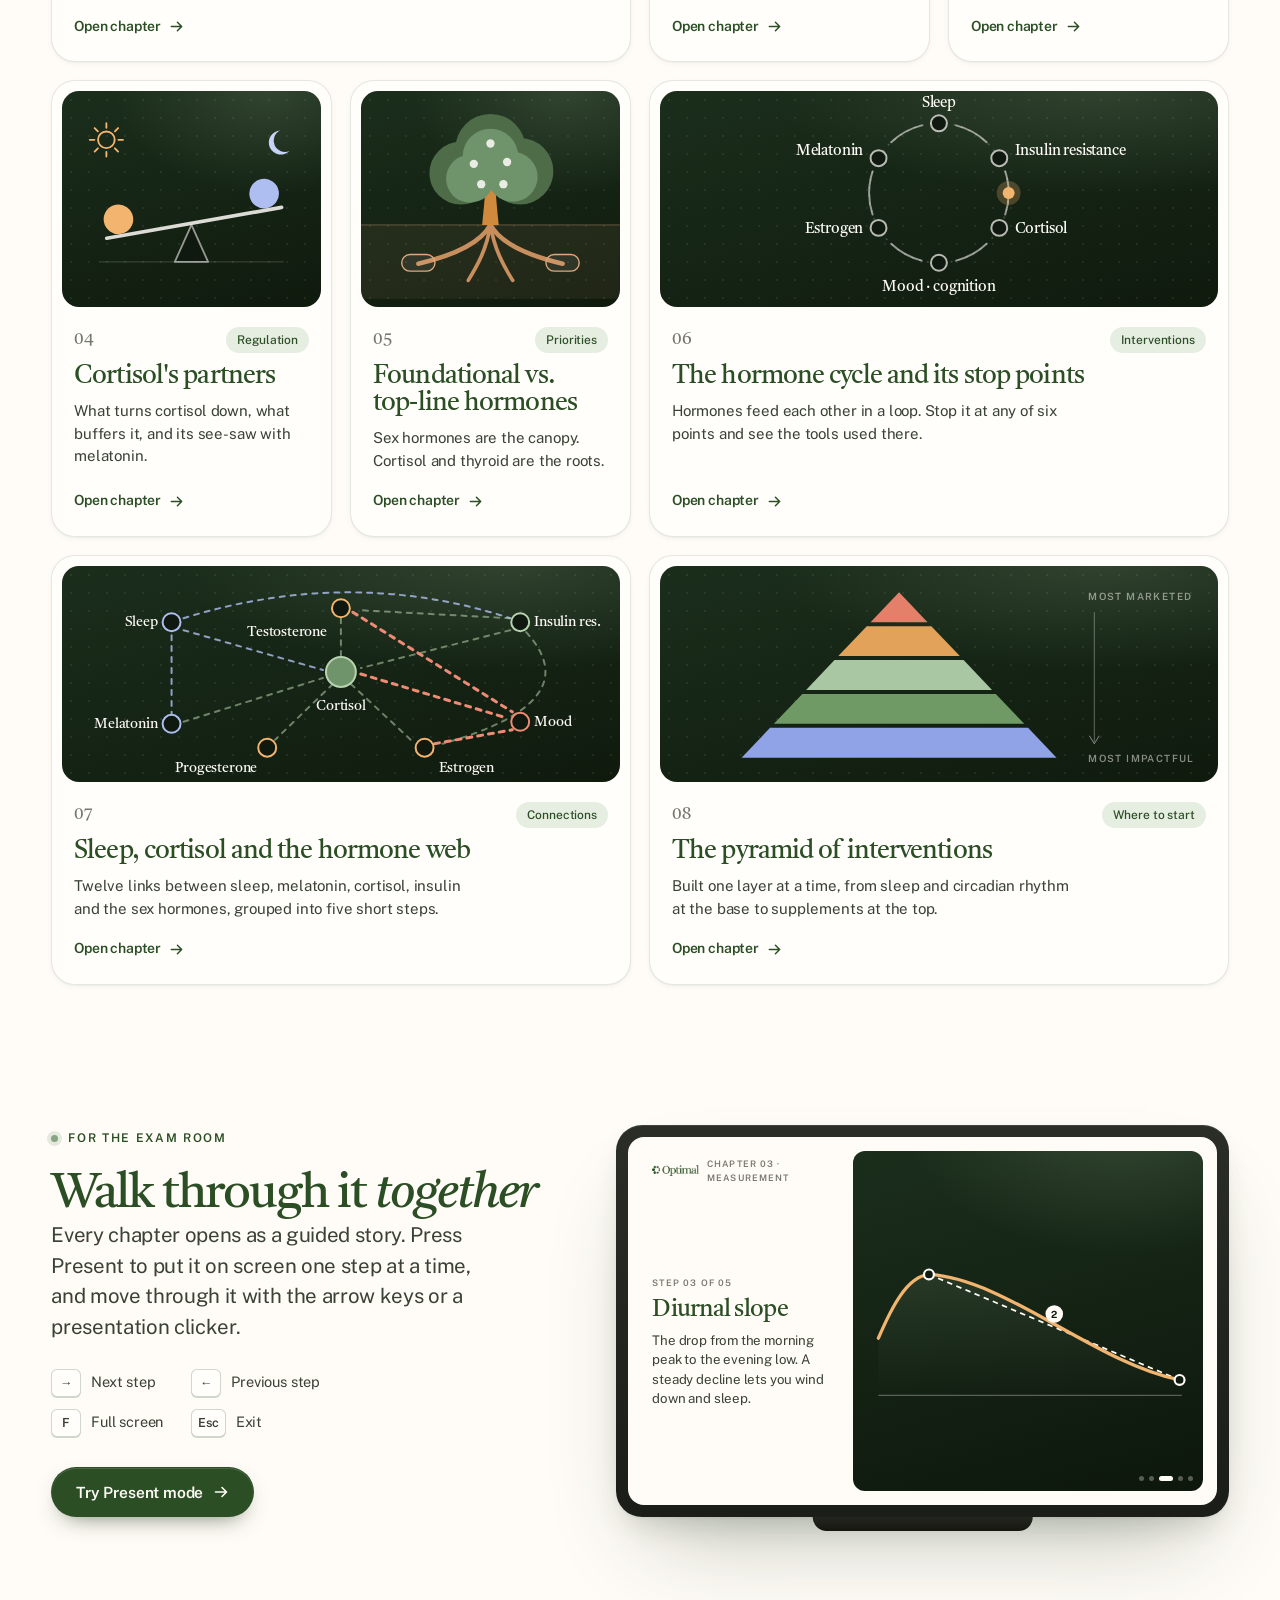
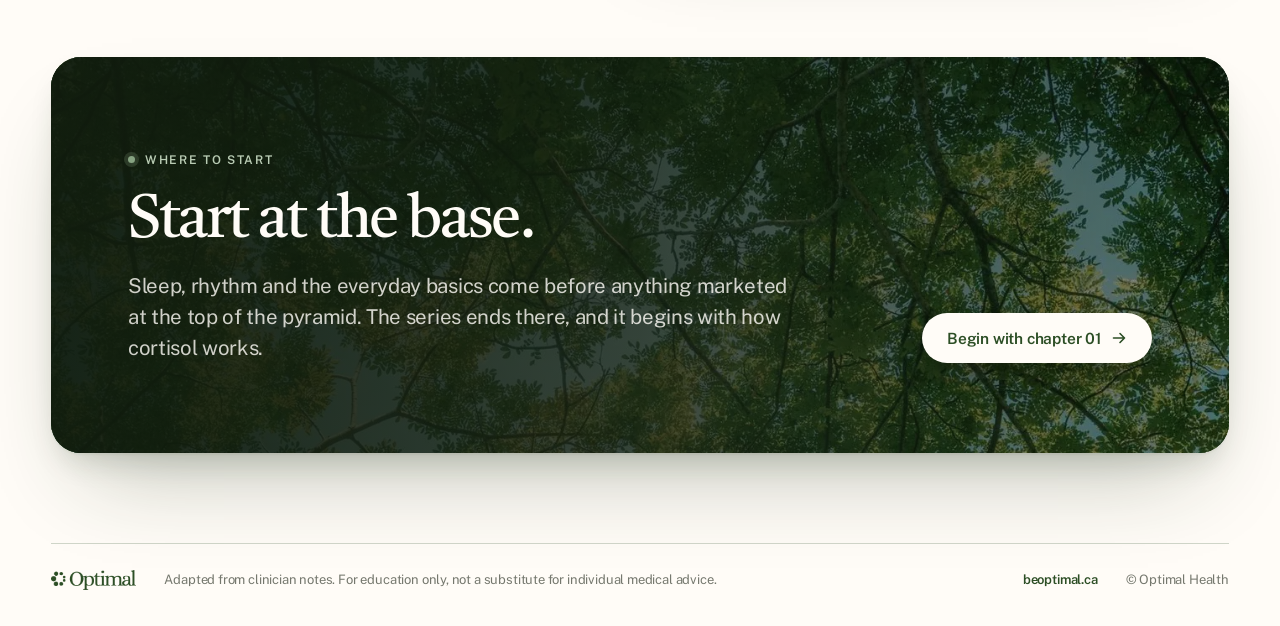
==== commit b73b0579: "Hero: real-time circadian sky with relit boreal treeline (WIP) - assets/js/sky.js: one-pass WebGL sk" ====
--- a/index.html
+++ b/index.html
@@ -26,10 +26,10 @@
 <style>
 /* ---------- day hero ---------- */
 .dh { position: relative; isolation: isolate; overflow: hidden; margin-top: -74px; min-height: max(700px, min(100vh, 940px)); display: flex; flex-direction: column; color: var(--cream); background: linear-gradient(180deg, #0C150B 0%, #111D10 55%, #0F1A0D 100%); }
-.dh-bg { position: absolute; inset: 0; z-index: -3; }
-.dh-bg picture { display: contents; }
-.dh-bg img { width: 100%; height: 100%; object-fit: cover; opacity: .2; filter: saturate(.45) brightness(.85); transform: scale(1.06); animation: drift 40s ease-in-out infinite alternate; }
-@keyframes drift { to { transform: scale(1.14) translate(-1.5%, 1%); } }
+.dh-canvas { position: absolute; inset: 0; z-index: -3; width: 100%; height: 100%; display: block; opacity: 0; transition: opacity 1.4s var(--ease); }
+.dh.gl .dh-canvas { opacity: 1; }
+.dh.gl .dh-sky, .dh.gl::after, .dh.gl .dh-icon, .dh.gl .dh-legend { display: none; }
+.dh.gl .dh-cursor::before { background: linear-gradient(180deg, rgba(255, 252, 247, .5), rgba(255, 252, 247, .6) 40%); }
 .dh-sky { position: absolute; inset: 0; z-index: -2; background: radial-gradient(55% 60% at var(--sx, 20%) 26%, var(--sky, rgba(242, 180, 110, .35)) 0%, transparent 70%); transition: background .2s linear; }
 .dh::after { content: ""; position: absolute; inset: 0; z-index: -1; background-image: radial-gradient(rgba(255, 252, 247, .06) 1px, transparent 1.3px); background-size: 26px 26px; -webkit-mask-image: linear-gradient(180deg, transparent 0%, #000 30%, #000 70%, transparent 100%); mask-image: linear-gradient(180deg, transparent 0%, #000 30%, #000 70%, transparent 100%); }
 .dh-inner { width: 100%; max-width: var(--maxw); margin: 0 auto; padding: calc(74px + clamp(36px, 6vh, 72px)) var(--pad) 0; display: grid; grid-template-columns: minmax(0, 1.25fr) minmax(0, .75fr); gap: clamp(24px, 4vw, 64px); align-items: end; }
@@ -166,10 +166,10 @@
 
 <main>
   <section class="dh" id="dh" aria-label="Introduction">
-    <div class="dh-bg"><picture><source srcset="assets/img/canopy-hero.webp" type="image/webp"><img src="assets/img/canopy-wide.jpg" alt="" decoding="async" fetchpriority="high"></picture></div>
+    <canvas class="dh-canvas" id="skyCanvas" aria-hidden="true"></canvas>
     <div class="dh-sky" id="sky"></div>
     <div class="dh-inner">
-      <div class="on-dark">
+      <div class="on-dark dh-copy">
         <span class="pill-badge glass reveal"><span class="dot"></span>Patient education · 8 chapters</span>
         <h1 class="display dh-title reveal" style="--i:1">Hormone <em class="mark">explainers</em></h1>
         <p class="lede reveal" style="--i:2">Short, guided stories on cortisol, sleep and the hormone system, in the order we usually walk through them with you.</p>
@@ -443,10 +443,11 @@
 
 <div id="foot"></div>
 <script src="assets/js/site.js"></script>
+<script src="assets/js/sky.js"></script>
 <script>
 (function () {
   // Illustrative 24-hour cortisol / melatonin rhythm (06:00 → 06:00), scrubbable.
-  var W = 1440, BASE = 266, TOP = 30;
+  var W = 1440, BASE = 266, TOP = 64;
   var X = function (h) { return (h - 6) / 24 * W; };
   var Y = function (v) { return BASE - v * (BASE - TOP); };
   var smooth = function (t) { t = Math.max(0, Math.min(1, t)); return t * t * (3 - 2 * t); };
@@ -465,7 +466,14 @@
   $('hCl').setAttribute('d', cD); $('hCf').setAttribute('d', cD + ' L' + W + ' ' + BASE + ' L0 ' + BASE + ' Z');
   $('hMl').setAttribute('d', mD); $('hMf').setAttribute('d', mD + ' L' + W + ' ' + BASE + ' L0 ' + BASE + ' Z');
 
-  var dh = $('dh'), chart = $('dhChart'), sky = $('sky');
+  var dh = $('dh'), chart = $('dhChart');
+  var skyR = window.HXSky ? window.HXSky($('skyCanvas'), { trees: 'assets/img/treeline.png', still: HX.reduce, scrim: document.querySelector('.dh-copy'), avoid: [document.querySelector('.dh-copy'), document.querySelector('.dh-read')], chart: chart, onLost: function () { dh.classList.remove('gl'); } }) : null;
+  if (skyR) {
+    dh.classList.add('gl');
+    var relayout = function () { skyR.resize(); render(hour); };
+    if (document.fonts && document.fonts.ready) document.fonts.ready.then(relayout);
+    window.addEventListener('load', relayout);
+  }
   var SKY = [[6, 242, 180, 110, .40], [9, 214, 205, 150, .30], [14, 183, 211, 174, .30], [18, 238, 139, 117, .34], [21, 174, 190, 241, .26], [28, 174, 190, 241, .26], [30, 242, 180, 110, .40]];
   function skyAt(h) {
     for (var i = 0; i < SKY.length - 1; i++) {
@@ -495,6 +503,7 @@
     chart.setAttribute('aria-valuetext', $('rTime').textContent + ', ' + ($('rPhase').textContent || '').toLowerCase());
     dh.style.setProperty('--sx', (px * 100).toFixed(1) + '%');
     dh.style.setProperty('--sky', skyAt(h));
+    if (skyR) { skyR.set(h); $('cur').style.top = (H - skyR.body(h).y + 13).toFixed(1) + 'px'; }
     var night = h >= 20.5 || h < 6.2;
     dh.classList.toggle('night', night);
     for (var i = 0; i < phases.length; i++) {
@@ -507,7 +516,8 @@
       }
     }
   }
-  var hour = 7.3, auto = true, resumeAt = 0, DAY = 20000, visible = true, last = performance.now();
+  var hq = parseFloat(new URLSearchParams(location.search).get('h'));
+  var hour = hq >= 0 && hq < 24 ? (hq < 6 ? hq + 24 : hq) : 7.3, auto = true, resumeAt = 0, DAY = 20000, visible = true, last = performance.now();
   function hourFromX(clientX) { var r = chart.getBoundingClientRect(); return 6 + Math.max(0, Math.min(.9999, (clientX - r.left) / r.width)) * 24; }
   function scrub(e) { auto = false; dh.classList.add('touched'); hour = hourFromX(e.clientX); render(hour); resumeAt = performance.now() + 2500; }
   chart.addEventListener('pointermove', function (e) { if (e.pointerType === 'mouse' || e.buttons) scrub(e); });
@@ -521,6 +531,7 @@
     render(hour); resumeAt = performance.now() + 5000;
   });
   window.addEventListener('resize', function () { render(hour); });
+  if (skyR && !HX.touch) dh.addEventListener('pointermove', function (e) { skyR.parallax(e.clientX / window.innerWidth * 2 - 1); });
   render(hour);
   if (HX.reduce) return;
   new IntersectionObserver(function (es) { visible = es[0].isIntersecting; }).observe(dh);
--- a/assets/css/site.css
+++ b/assets/css/site.css
@@ -107,10 +107,6 @@
 .label { font-size: 11px; font-weight: 600; letter-spacing: .14em; text-transform: uppercase; color: var(--ink-3); }
 
 .mark { position: relative; display: inline-block; font-style: italic; white-space: nowrap; }
-.mark > svg.scribble { position: absolute; left: -14px; top: -4px; max-width: none; overflow: visible; pointer-events: none; transform: rotate(-2deg); }
-.mark > svg.scribble path { fill: none; stroke: rgba(26, 80, 18, .5); stroke-width: 1.5; stroke-linecap: round; stroke-dasharray: 1; stroke-dashoffset: 1; }
-.mark.drawn > svg.scribble path { transition: stroke-dashoffset 1.3s var(--ease) .15s; stroke-dashoffset: 0; }
-.on-dark .mark > svg.scribble path { stroke: rgba(255, 252, 247, .55); }
 
 /* ---------- motion utilities ---------- */
 html.js .reveal { opacity: 0; transform: translateY(18px); transition: opacity .9s var(--ease), transform .9s var(--ease); transition-delay: calc(var(--i, 0) * 90ms); }
@@ -390,7 +386,8 @@
 .chapter-head.has-cover { grid-template-columns: minmax(0, 1.08fr) minmax(0, .92fr); align-items: center; }
 .chapter-head.has-cover .lede { margin-top: 24px; }
 .head-cover { position: relative; margin: 0; border-radius: 28px; overflow: hidden; aspect-ratio: 4 / 3; box-shadow: var(--shadow-3); background: var(--forest-deep); }
-.head-cover img { width: 100%; height: 100%; object-fit: cover; }
+.head-cover picture { display: contents; }
+.head-cover img { display: block; width: 100%; height: 100%; object-fit: cover; }
 .head-cover figcaption { position: absolute; left: 16px; bottom: 16px; }
 
 /* ---------- end row, footer ---------- */
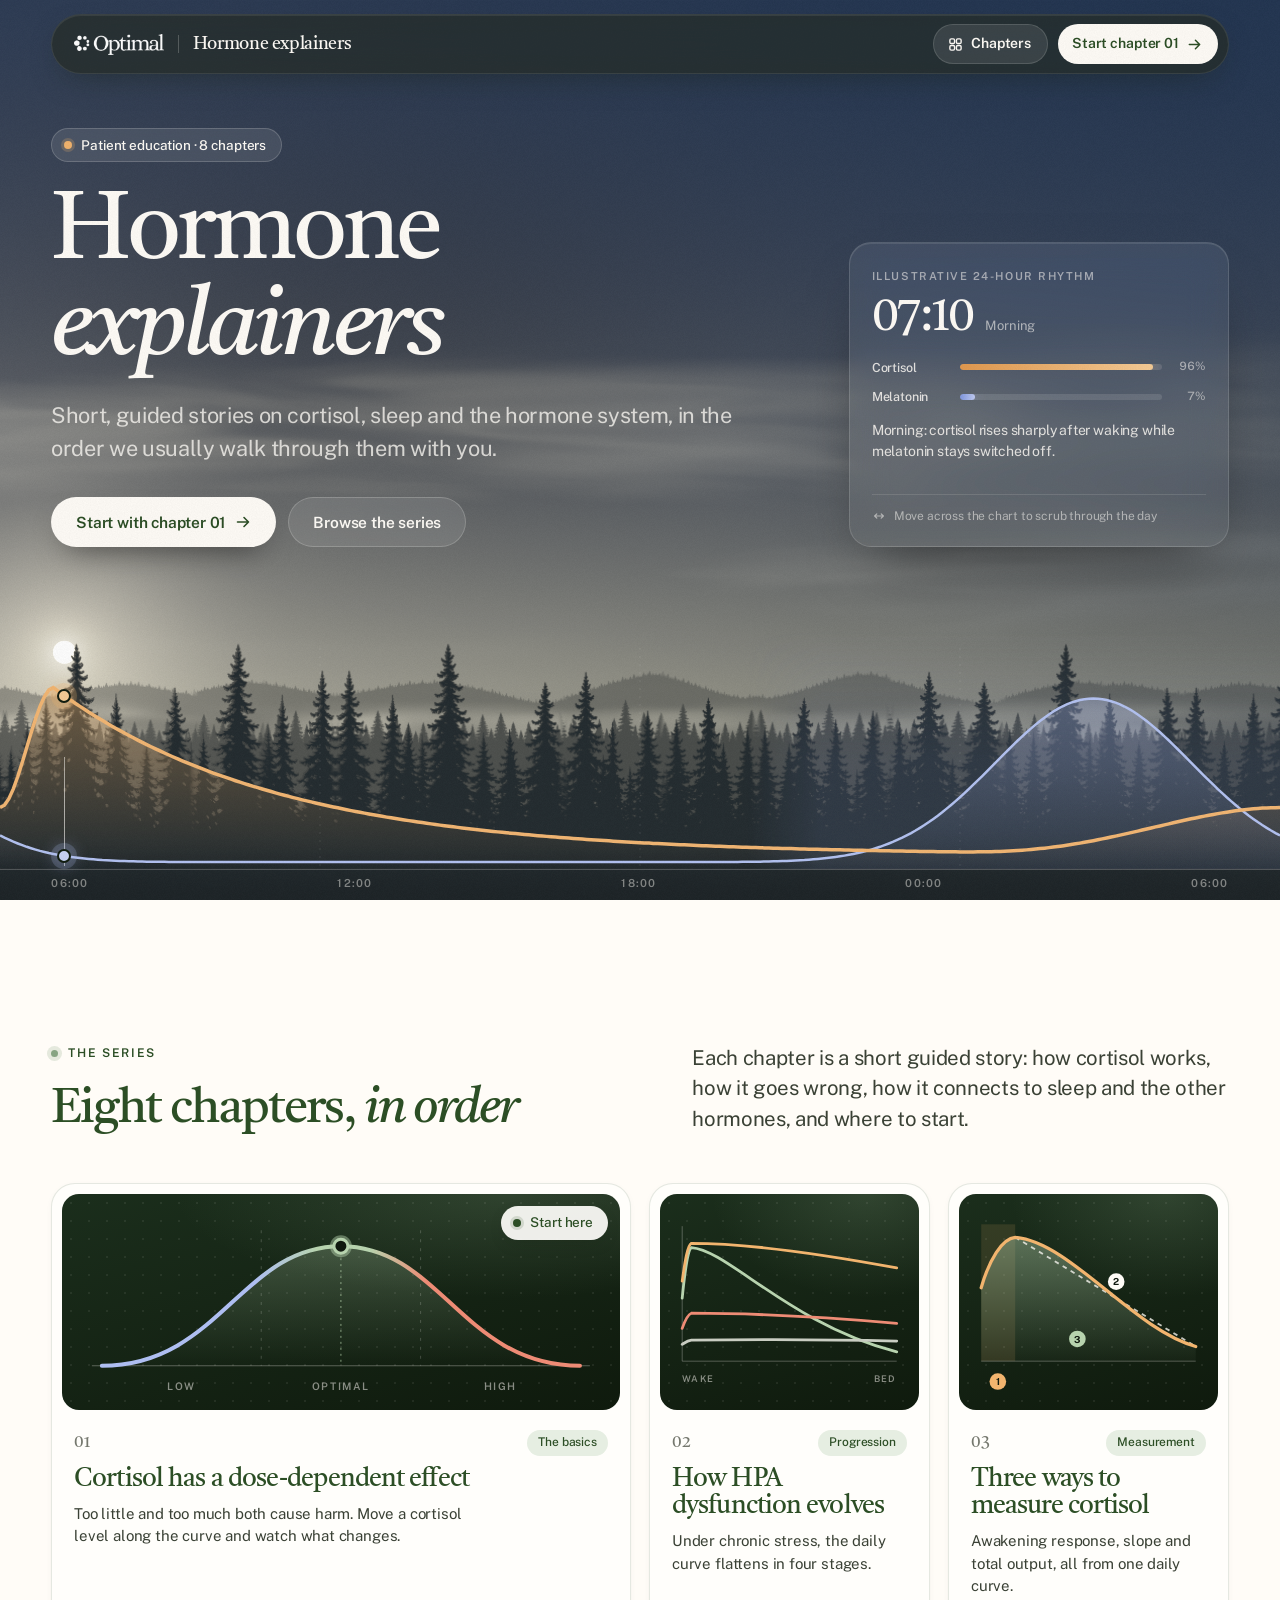
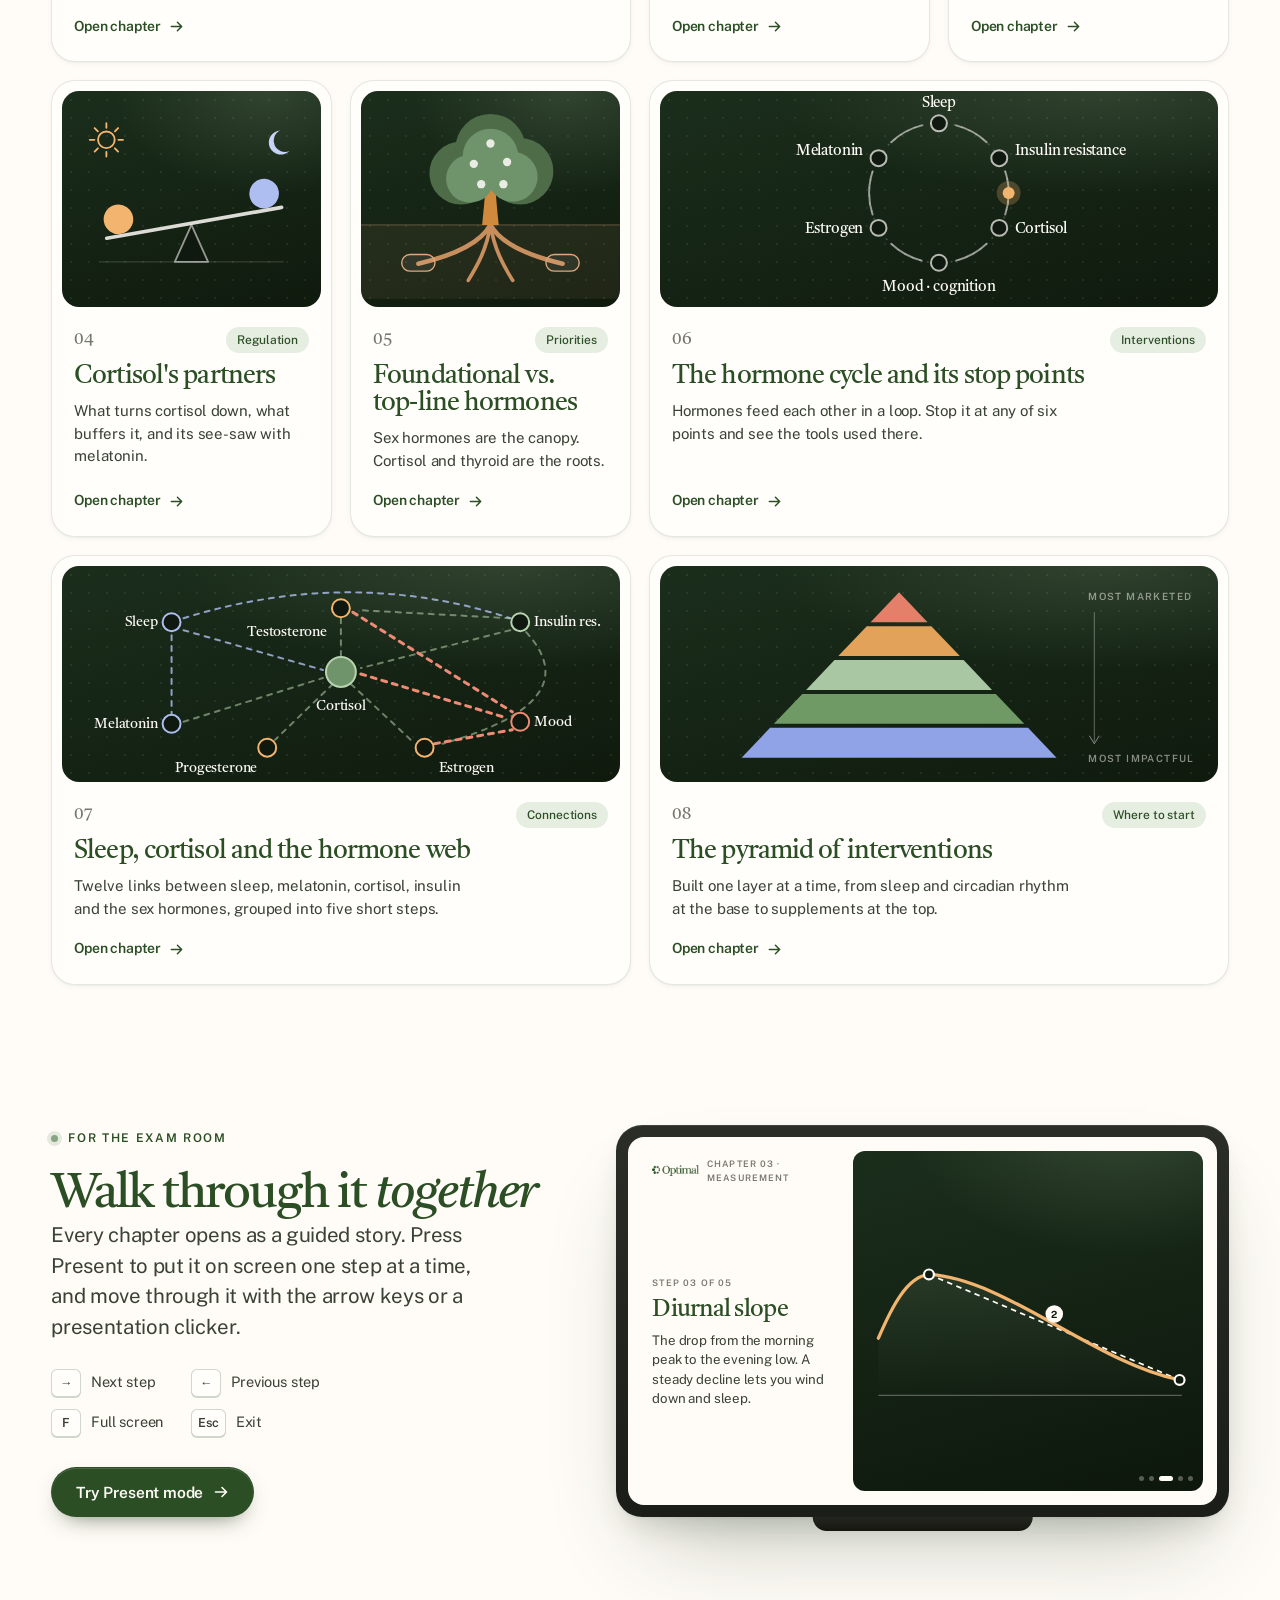
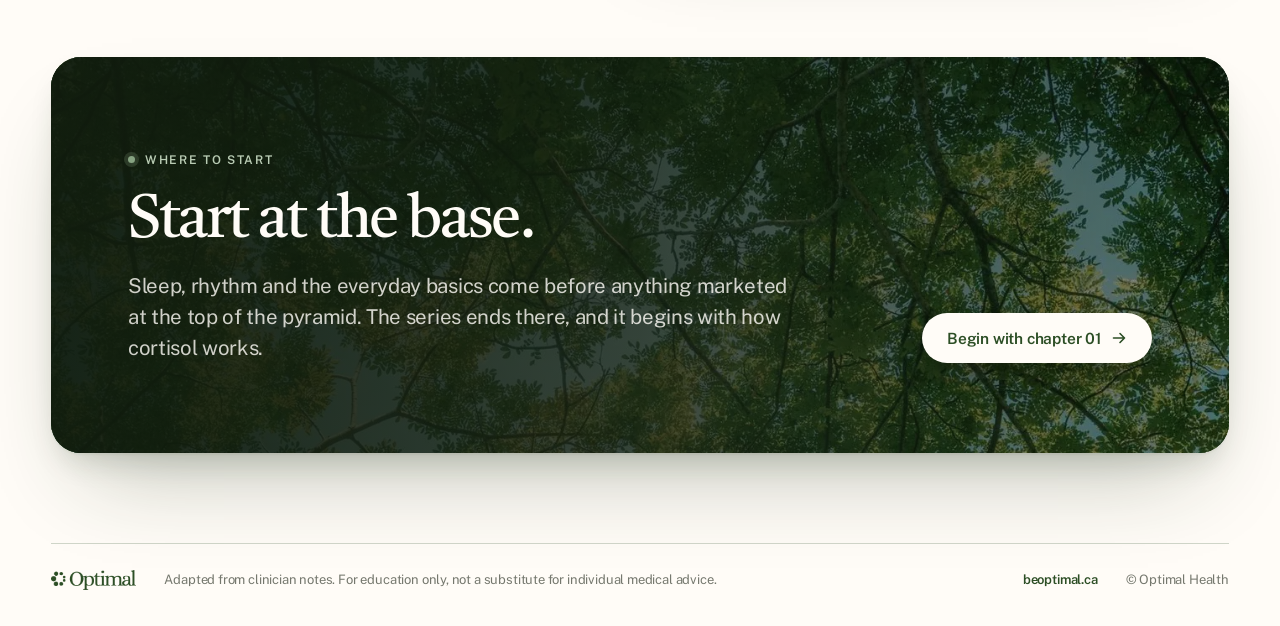
==== commit bd68835a: "Hero: use the clinic's boreal treeline silhouette; ship the sky - assets/img/treeline.png rebuilt fr" ====
--- a/index.html
+++ b/index.html
@@ -467,7 +467,7 @@
   $('hMl').setAttribute('d', mD); $('hMf').setAttribute('d', mD + ' L' + W + ' ' + BASE + ' L0 ' + BASE + ' Z');
 
   var dh = $('dh'), chart = $('dhChart');
-  var skyR = window.HXSky ? window.HXSky($('skyCanvas'), { trees: 'assets/img/treeline.png', still: HX.reduce, scrim: document.querySelector('.dh-copy'), avoid: [document.querySelector('.dh-copy'), document.querySelector('.dh-read')], chart: chart, onLost: function () { dh.classList.remove('gl'); } }) : null;
+  var skyR = window.HXSky ? window.HXSky($('skyCanvas'), { trees: 'assets/img/treeline.png', horizon: 0.82, mist: [0.2, 0.3, 0.42, 0.56], still: HX.reduce, scrim: document.querySelector('.dh-copy'), avoid: [document.querySelector('.dh-copy'), document.querySelector('.dh-read')], chart: chart, onLost: function () { dh.classList.remove('gl'); } }) : null;
   if (skyR) {
     dh.classList.add('gl');
     var relayout = function () { skyR.resize(); render(hour); };
@@ -531,7 +531,6 @@
     render(hour); resumeAt = performance.now() + 5000;
   });
   window.addEventListener('resize', function () { render(hour); });
-  if (skyR && !HX.touch) dh.addEventListener('pointermove', function (e) { skyR.parallax(e.clientX / window.innerWidth * 2 - 1); });
   render(hour);
   if (HX.reduce) return;
   new IntersectionObserver(function (es) { visible = es[0].isIntersecting; }).observe(dh);
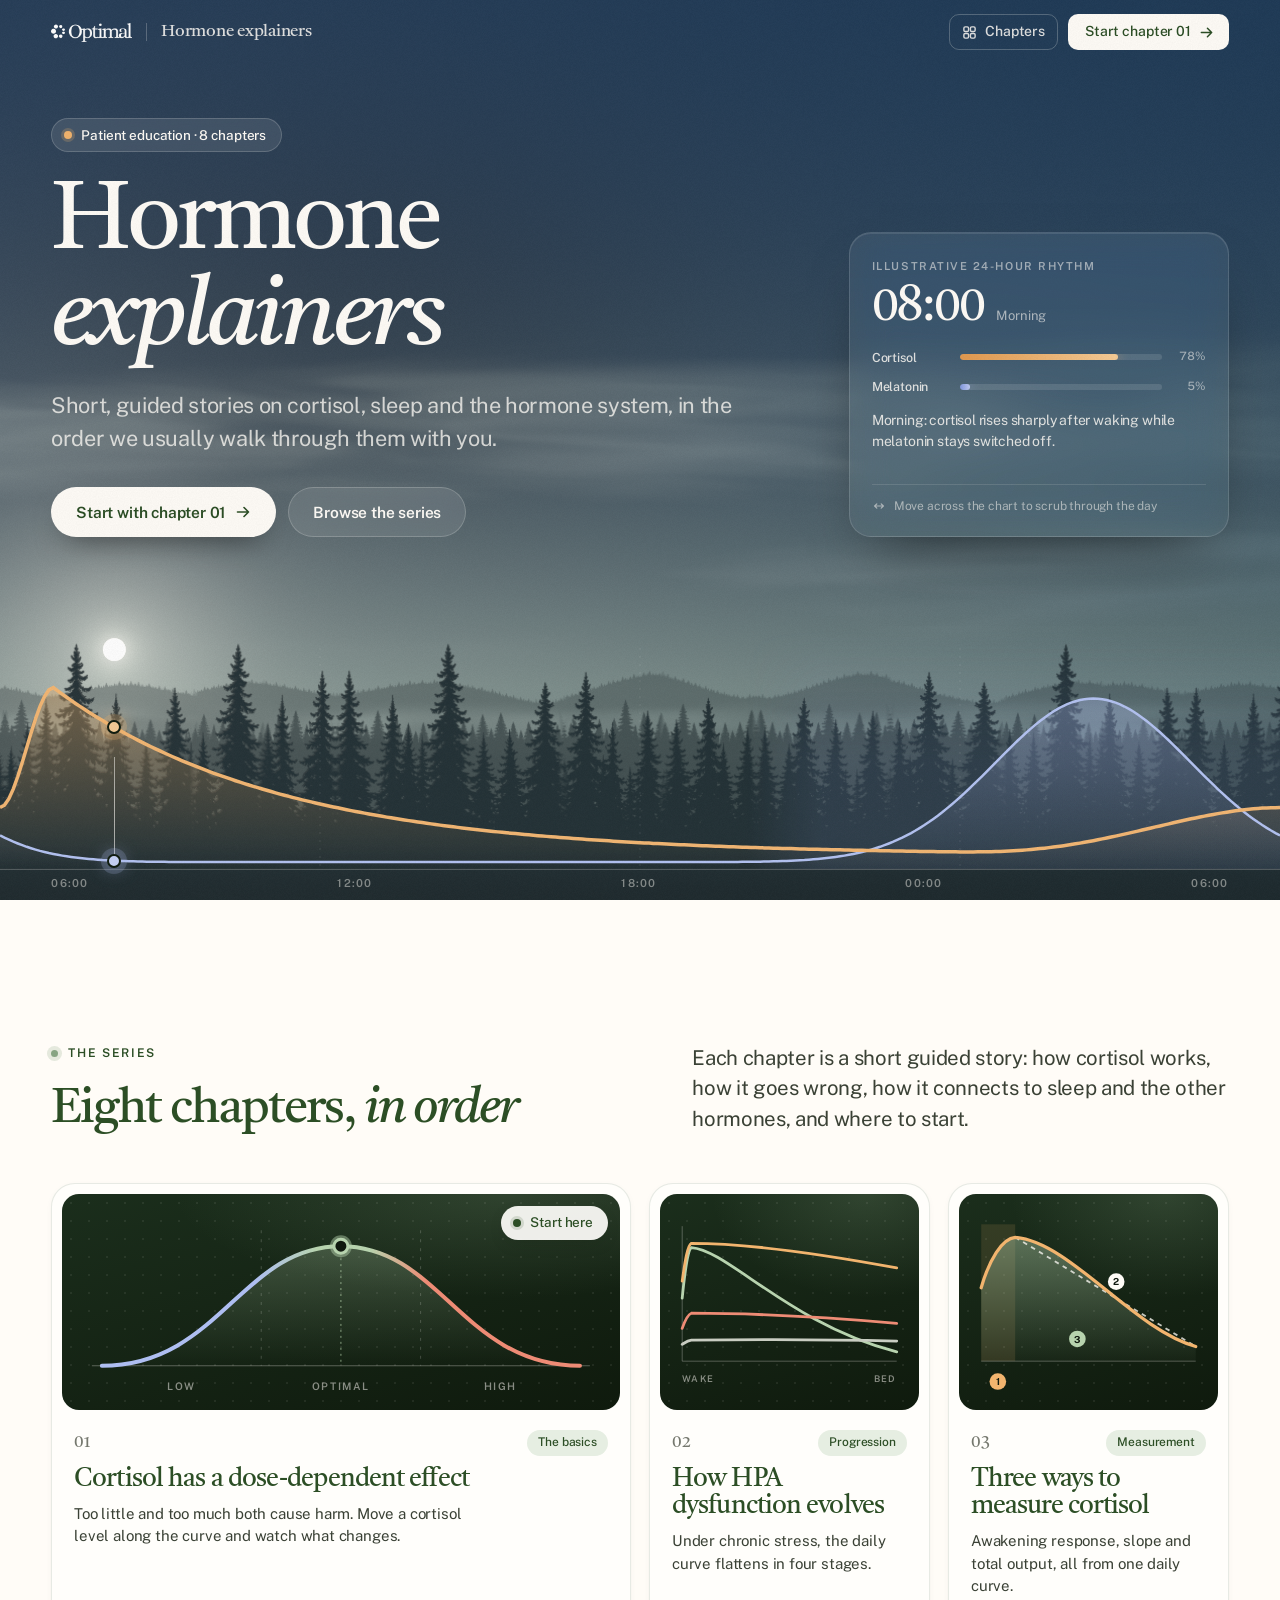
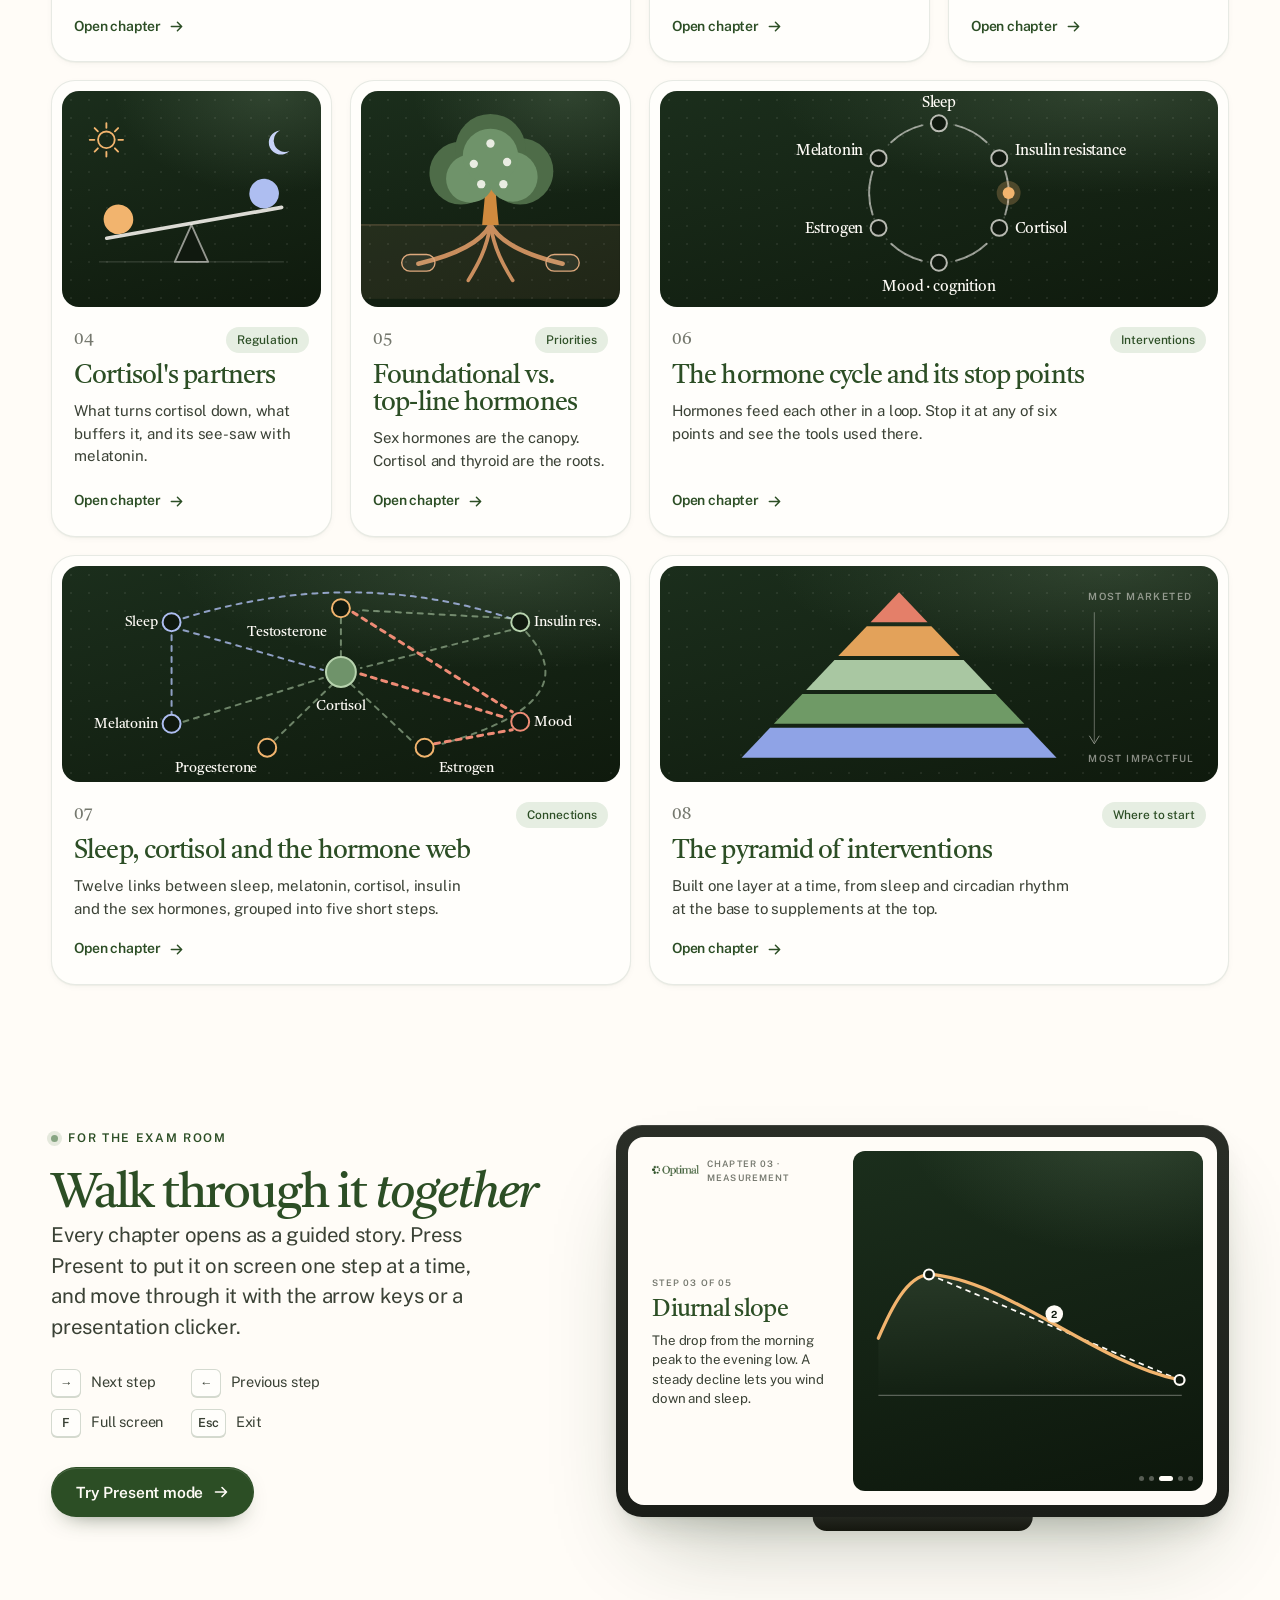
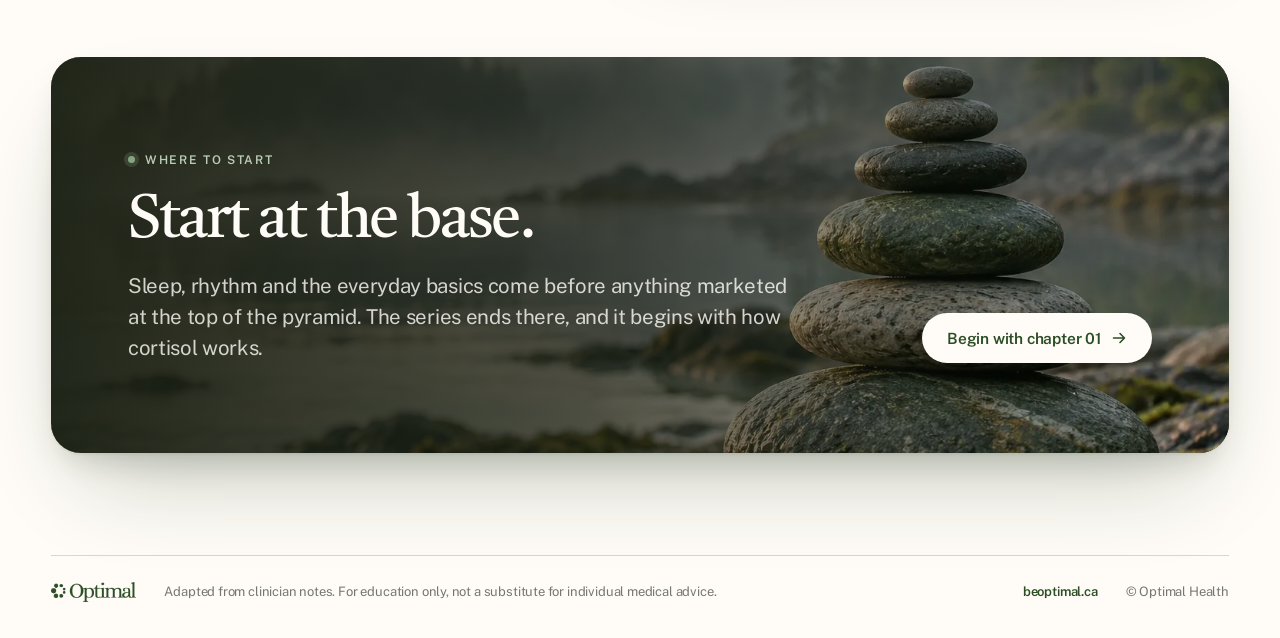
==== commit 874a6d09: "Chapters v4: editorial split-screen layout Every chapter is now one split screen instead of a floati" ====
--- a/index.html
+++ b/index.html
@@ -25,14 +25,14 @@
 <link rel="stylesheet" href="assets/css/site.css">
 <style>
 /* ---------- day hero ---------- */
-.dh { position: relative; isolation: isolate; overflow: hidden; margin-top: -74px; min-height: max(700px, min(100vh, 940px)); display: flex; flex-direction: column; color: var(--cream); background: linear-gradient(180deg, #0C150B 0%, #111D10 55%, #0F1A0D 100%); }
+.dh { position: relative; isolation: isolate; overflow: hidden; margin-top: calc(-1 * var(--nav-h)); min-height: max(700px, min(100vh, 940px)); display: flex; flex-direction: column; color: var(--cream); background: linear-gradient(180deg, #0C150B 0%, #111D10 55%, #0F1A0D 100%); }
 .dh-canvas { position: absolute; inset: 0; z-index: -3; width: 100%; height: 100%; display: block; opacity: 0; transition: opacity 1.4s var(--ease); }
 .dh.gl .dh-canvas { opacity: 1; }
 .dh.gl .dh-sky, .dh.gl::after, .dh.gl .dh-icon, .dh.gl .dh-legend { display: none; }
 .dh.gl .dh-cursor::before { background: linear-gradient(180deg, rgba(255, 252, 247, .5), rgba(255, 252, 247, .6) 40%); }
 .dh-sky { position: absolute; inset: 0; z-index: -2; background: radial-gradient(55% 60% at var(--sx, 20%) 26%, var(--sky, rgba(242, 180, 110, .35)) 0%, transparent 70%); transition: background .2s linear; }
 .dh::after { content: ""; position: absolute; inset: 0; z-index: -1; background-image: radial-gradient(rgba(255, 252, 247, .06) 1px, transparent 1.3px); background-size: 26px 26px; -webkit-mask-image: linear-gradient(180deg, transparent 0%, #000 30%, #000 70%, transparent 100%); mask-image: linear-gradient(180deg, transparent 0%, #000 30%, #000 70%, transparent 100%); }
-.dh-inner { width: 100%; max-width: var(--maxw); margin: 0 auto; padding: calc(74px + clamp(36px, 6vh, 72px)) var(--pad) 0; display: grid; grid-template-columns: minmax(0, 1.25fr) minmax(0, .75fr); gap: clamp(24px, 4vw, 64px); align-items: end; }
+.dh-inner { width: 100%; max-width: var(--maxw); margin: 0 auto; padding: calc(var(--nav-h) + clamp(36px, 6vh, 72px)) var(--pad) 0; display: grid; grid-template-columns: minmax(0, 1.25fr) minmax(0, .75fr); gap: clamp(24px, 4vw, 64px); align-items: end; }
 .dh-title { color: var(--cream); font-size: clamp(3.4rem, 1.6rem + 5.4vw, 7rem); margin: 24px 0 22px; }
 .dh .lede { color: rgba(255, 252, 247, .78); font-size: clamp(1.08rem, .96rem + .5vw, 1.36rem); }
 .dh-ctas { display: flex; flex-wrap: wrap; gap: 12px; margin-top: 32px; }
@@ -135,8 +135,8 @@
 /* ---------- closing band ---------- */
 .band-wrap { max-width: var(--maxw); margin: clamp(80px, 11vw, 140px) auto 0; padding: 0 var(--pad); }
 .band { position: relative; overflow: hidden; isolation: isolate; border-radius: var(--r-xl); padding: clamp(40px, 7vw, 96px) clamp(26px, 6vw, 80px); display: grid; grid-template-columns: minmax(0, 1.2fr) auto; gap: 28px; align-items: end; background: var(--forest-deep); box-shadow: var(--shadow-3); }
-.band::before { content: ""; position: absolute; inset: 0; z-index: -2; background: url("assets/img/canopy-wide.jpg") center / cover; background-image: image-set(url("assets/img/canopy-wide.webp") type("image/webp"), url("assets/img/canopy-wide.jpg") type("image/jpeg")); }
-.band::after { content: ""; position: absolute; inset: 0; z-index: -1; background: linear-gradient(90deg, rgba(17, 28, 14, .94) 0%, rgba(17, 28, 14, .78) 50%, rgba(17, 28, 14, .35) 100%); }
+.band::before { content: ""; position: absolute; inset: 0; z-index: -2; background: url("assets/img/chapters/08.jpg") 70% 55% / cover; background-image: image-set(url("assets/img/chapters/08.webp") type("image/webp"), url("assets/img/chapters/08.jpg") type("image/jpeg")); }
+.band::after { content: ""; position: absolute; inset: 0; z-index: -1; background: linear-gradient(90deg, rgba(14, 22, 12, .92) 0%, rgba(14, 22, 12, .7) 45%, rgba(14, 22, 12, .12) 100%); }
 .band .eyebrow { color: var(--sage-2); }
 .band .h2 { color: var(--cream); font-size: clamp(2.4rem, 1.4rem + 3vw, 4.4rem); }
 .band p.lede { color: rgba(255, 252, 247, .8); margin-top: 18px; }
@@ -149,8 +149,7 @@
 }
 @media (max-width: 760px) { .band { grid-template-columns: 1fr; } .dh-legend { display: none; } }
 @media (max-width: 640px) {
-  .dh { margin-top: -66px; }
-  .dh-inner { padding-top: calc(66px + 32px); }
+  .dh-inner { padding-top: calc(var(--nav-h) + 32px); }
   .dh-read { width: 100%; }
   .dh-time b { font-size: 2.4rem; }
   .bento { grid-template-columns: 1fr; }
@@ -165,7 +164,7 @@
 <div id="nav" class="nav-wrap"></div>
 
 <main>
-  <section class="dh" id="dh" aria-label="Introduction">
+  <section class="dh" id="dh" aria-label="Introduction" data-nav-dark>
     <canvas class="dh-canvas" id="skyCanvas" aria-hidden="true"></canvas>
     <div class="dh-sky" id="sky"></div>
     <div class="dh-inner">
--- a/assets/css/site.css
+++ b/assets/css/site.css
@@ -1,7 +1,8 @@
 /* ==========================================================================
-   Hormone Explainers — design system (v3)
+   Hormone Explainers — design system (v4)
    Optimal brand: cream + forest, Castoro display / Public Sans UI.
-   Reading surfaces are cream; diagrams live on a dark "night garden" stage.
+   Chapters are one split screen: reading column on cream, a full-height dark panel on the
+   right that opens on the chapter's cover plate and dissolves into the live diagram.
    ========================================================================== */
 
 :root {
@@ -26,9 +27,9 @@
   --navy: #182E6C;
   --navy-wash: #E4E8F3;
   --bark: #7A4B2A;
-  --line: rgba(44, 78, 37, .12);
-  --line-2: rgba(44, 78, 37, .22);
-  --line-3: rgba(44, 78, 37, .45);
+  --line: rgba(44, 78, 37, .11);
+  --line-2: rgba(44, 78, 37, .2);
+  --line-3: rgba(44, 78, 37, .42);
 
   /* luminous palette for the dark stage */
   --l-sage: #B7D3AE;
@@ -48,6 +49,7 @@
   --r-md: 16px;
   --r-lg: 24px;
   --r-xl: 30px;
+  --panel-r: 22px;
 
   --shadow-1: 0 1px 1px rgba(28, 49, 24, .04), 0 2px 8px -3px rgba(28, 49, 24, .08);
   --shadow-2: 0 1px 1px rgba(28, 49, 24, .03), 0 8px 20px -10px rgba(28, 49, 24, .12), 0 30px 60px -32px rgba(28, 49, 24, .18);
@@ -58,29 +60,25 @@
 
   --pad: clamp(18px, 4vw, 56px);
   --maxw: 1360px;
-  --nav-h: 88px;
+  --gutter: max(var(--pad), calc((100vw - var(--maxw)) / 2 + var(--pad)));
+  --inset: 14px;
+  --nav-h: 64px;
+
+  --grain: url("data:image/svg+xml,%3Csvg xmlns='http://www.w3.org/2000/svg' width='180' height='180'%3E%3Cfilter id='n'%3E%3CfeTurbulence type='fractalNoise' baseFrequency='.85' numOctaves='3' stitchTiles='stitch'/%3E%3CfeColorMatrix values='0 0 0 0 0 0 0 0 0 0 0 0 0 0 0 0 0 0 .9 0'/%3E%3C/filter%3E%3Crect width='100%25' height='100%25' filter='url(%23n)'/%3E%3C/svg%3E");
 }
 
 /* ---------- base ---------- */
 *, *::before, *::after { box-sizing: border-box; }
-html { -webkit-text-size-adjust: 100%; scroll-behavior: smooth; }
+html { -webkit-text-size-adjust: 100%; scroll-behavior: smooth; scroll-padding-top: var(--nav-h); }
 @media (prefers-reduced-motion: reduce) { html { scroll-behavior: auto; } }
 body {
-  margin: 0; min-height: 100vh;
-  background:
-    radial-gradient(1100px 520px at 8% -8%, rgba(135, 164, 130, .2), transparent 62%),
-    radial-gradient(900px 480px at 96% -4%, rgba(201, 122, 43, .07), transparent 60%),
-    var(--cream);
-  color: var(--ink);
+  margin: 0; min-height: 100vh; background: var(--cream); color: var(--ink);
   font-family: var(--sans); font-size: 16px; line-height: 1.55; letter-spacing: -.011em;
   -webkit-font-smoothing: antialiased; -moz-osx-font-smoothing: grayscale; text-rendering: optimizeLegibility;
   font-feature-settings: "kern", "liga", "calt";
   overflow-x: hidden;
 }
-body::after {
-  content: ""; position: fixed; inset: 0; pointer-events: none; z-index: 300; opacity: .05; mix-blend-mode: multiply;
-  background-image: url("data:image/svg+xml,%3Csvg xmlns='http://www.w3.org/2000/svg' width='180' height='180'%3E%3Cfilter id='n'%3E%3CfeTurbulence type='fractalNoise' baseFrequency='.85' numOctaves='3' stitchTiles='stitch'/%3E%3CfeColorMatrix values='0 0 0 0 0 0 0 0 0 0 0 0 0 0 0 0 0 0 .9 0'/%3E%3C/filter%3E%3Crect width='100%25' height='100%25' filter='url(%23n)'/%3E%3C/svg%3E");
-}
+body::after { content: ""; position: fixed; inset: 0; pointer-events: none; z-index: 300; opacity: .045; mix-blend-mode: multiply; background-image: var(--grain); }
 img, svg { display: block; max-width: 100%; }
 a { color: inherit; text-decoration: none; }
 button { font: inherit; color: inherit; }
@@ -105,7 +103,6 @@
 .eyebrow .dot { width: 7px; height: 7px; border-radius: 50%; background: var(--sage); box-shadow: 0 0 0 4px rgba(135, 164, 130, .22); }
 .eyebrow .muted { color: var(--ink-3); }
 .label { font-size: 11px; font-weight: 600; letter-spacing: .14em; text-transform: uppercase; color: var(--ink-3); }
-
 .mark { position: relative; display: inline-block; font-style: italic; white-space: nowrap; }
 
 /* ---------- motion utilities ---------- */
@@ -125,52 +122,51 @@
 @keyframes hx-rise { from { opacity: 0; transform: translateY(16px); } to { opacity: 1; transform: none; } }
 @keyframes hx-pulse { 0%, 100% { transform: scale(1); opacity: .5; } 50% { transform: scale(1.7); opacity: 0; } }
 
-/* ---------- nav (floating glass pill) ---------- */
-.nav-wrap { position: sticky; top: 0; z-index: 60; padding: 14px var(--pad) 0; pointer-events: none; min-height: 74px; }
+/* ---------- nav: slim bar ---------- */
+.nav-wrap { position: sticky; top: 0; z-index: 60; height: var(--nav-h); }
 .nav {
-  pointer-events: auto; max-width: var(--maxw); margin: 0 auto; height: 60px;
-  display: flex; align-items: center; gap: 18px; padding: 0 10px 0 22px; border-radius: 999px; color: var(--cream);
-  background: rgba(40, 45, 37, .72);
-  -webkit-backdrop-filter: blur(20px) saturate(1.5); backdrop-filter: blur(20px) saturate(1.5);
-  border: 1px solid rgba(255, 255, 255, .09);
-  box-shadow: inset 0 1px 0 rgba(255, 255, 255, .08), 0 12px 32px -14px rgba(17, 28, 14, .5);
-}
+  position: relative; height: var(--nav-h); display: flex; align-items: center; gap: 24px; padding: 0 var(--gutter);
+  color: var(--ink); background: rgba(255, 252, 247, .86);
+  -webkit-backdrop-filter: blur(18px) saturate(1.5); backdrop-filter: blur(18px) saturate(1.5);
+  box-shadow: 0 1px 0 transparent;
+  transition: background .4s var(--ease), box-shadow .4s var(--ease), color .4s var(--ease);
+}
+.nav-wrap.scrolled .nav { box-shadow: 0 1px 0 var(--line); }
+.has-story .nav { padding-right: calc(var(--inset) + 26px); }
 .nav-brand { display: flex; align-items: center; gap: 14px; flex: none; }
-.nav-brand img { height: 21px; width: auto; }
-.nav-title { font-family: var(--display); font-size: 18px; letter-spacing: -.02em; padding-left: 14px; border-left: 1px solid rgba(255, 252, 247, .22); line-height: 1; white-space: nowrap; }
-.nav-steps { flex: 1; display: flex; align-items: center; justify-content: center; gap: 14px; min-width: 0; }
-.nav-count { font-size: 13px; font-weight: 600; letter-spacing: .04em; }
-.nav-count i { font-style: normal; color: rgba(255, 252, 247, .45); margin-left: 2px; }
-.steps-nav { display: flex; gap: 5px; }
-.snav { position: relative; width: 26px; height: 20px; display: grid; place-items: center; }
-.snav::before { content: ""; width: 100%; height: 4px; border-radius: 4px; background: rgba(255, 252, 247, .2); transition: background .25s var(--ease), height .25s var(--ease); }
-.snav.is-done::before { background: rgba(185, 204, 180, .6); }
-.snav.is-current::before { background: linear-gradient(90deg, var(--sage-2) var(--p, 0%), rgba(255, 252, 247, .32) var(--p, 0%)); box-shadow: 0 0 12px rgba(185, 204, 180, .45); }
-.snav:hover::before { background: var(--cream); height: 6px; }
-.snav .tip {
-  position: absolute; top: calc(100% + 12px); left: 50%; transform: translate(-50%, -4px);
-  background: var(--forest-night); color: var(--cream); font-size: 12.5px; font-weight: 500; white-space: nowrap;
-  padding: 7px 11px; border-radius: 9px; opacity: 0; pointer-events: none; transition: opacity .2s var(--ease), transform .2s var(--ease);
-  box-shadow: 0 10px 24px -10px rgba(0, 0, 0, .5);
-}
-.snav:hover .tip, .snav:focus-visible .tip { opacity: 1; transform: translate(-50%, 0); }
-.nav-actions { display: flex; align-items: center; gap: 6px; margin-left: auto; flex: none; }
-.icon-btn { width: 40px; height: 40px; border-radius: 50%; display: grid; place-items: center; background: rgba(255, 252, 247, .08); border: 1px solid rgba(255, 252, 247, .1); cursor: pointer; transition: background .2s var(--ease), transform .2s var(--ease); }
-.icon-btn:hover { background: rgba(255, 252, 247, .18); }
-.icon-btn:active { transform: scale(.94); }
-.icon-btn svg { width: 16px; height: 16px; }
-.nav-cta { height: 40px; padding: 0 16px 0 14px; border-radius: 999px; margin-left: 4px; display: inline-flex; align-items: center; gap: 8px; background: var(--cream); color: var(--forest); font-size: 14px; font-weight: 600; letter-spacing: -.01em; white-space: nowrap; border: 0; cursor: pointer; transition: background .2s var(--ease); }
-.nav-cta:hover { background: #fff; }
-.nav-cta svg { width: 15px; height: 15px; }
-.nav-ghost { background: rgba(255, 252, 247, .1); color: var(--cream); border: 1px solid rgba(255, 252, 247, .14); }
-.nav-ghost:hover { background: rgba(255, 252, 247, .2); }
+.nav-brand .wm { height: 19px; width: auto; }
+.wm-light { display: none; }
+.nav-title { font-family: var(--display); font-size: 17px; letter-spacing: -.015em; line-height: 1.1; color: var(--ink-2); padding-left: 14px; border-left: 1px solid var(--line-2); white-space: nowrap; transition: color .4s var(--ease), border-color .4s var(--ease); }
+.nav-here { position: absolute; left: 50%; top: 50%; transform: translate(-50%, -30%); display: flex; align-items: baseline; gap: 10px; max-width: min(46vw, 560px); font-family: var(--display); font-size: 16px; letter-spacing: -.012em; color: var(--ink); white-space: nowrap; overflow: hidden; text-overflow: ellipsis; opacity: 0; pointer-events: none; transition: opacity .35s var(--ease), transform .35s var(--ease); }
+.nav-here .num { font-family: var(--sans); font-size: 12px; font-weight: 600; letter-spacing: .02em; color: var(--ink-3); }
+.nav-wrap.show-here .nav-here { opacity: 1; transform: translate(-50%, -50%); }
+.nav-actions { display: flex; align-items: center; gap: 4px; margin-left: auto; flex: none; }
+.nav-btn { height: 36px; padding: 0 12px; border-radius: 10px; display: inline-flex; align-items: center; gap: 8px; border: 1px solid transparent; background: transparent; font-size: 14px; font-weight: 500; letter-spacing: -.01em; color: var(--ink-2); white-space: nowrap; cursor: pointer; transition: background .2s var(--ease), color .2s var(--ease), border-color .2s var(--ease); }
+.nav-btn:hover { background: rgba(44, 78, 37, .07); color: var(--forest); }
+.nav-btn svg { width: 15px; height: 15px; }
+.nav-menu { border-color: var(--line-2); margin-left: 6px; }
+.nav-menu[aria-expanded="true"] { background: rgba(44, 78, 37, .08); color: var(--forest); }
+.nav-cta { margin-left: 6px; padding: 0 14px 0 16px; background: var(--forest); color: var(--cream); }
+.nav-cta:hover { background: #244320; color: var(--cream); }
+.nav-prog { position: absolute; left: 0; right: 0; bottom: 0; height: 2px; background: var(--forest); transform-origin: 0 50%; transform: scaleX(var(--p, 0)); pointer-events: none; }
+/* over dark sections (the landing hero) */
+.nav-wrap.on-dark .nav { color: var(--cream); background: rgba(12, 20, 11, 0); box-shadow: none; -webkit-backdrop-filter: none; backdrop-filter: none; }
+.nav-wrap.on-dark .wm-dark { display: none; }
+.nav-wrap.on-dark .wm-light { display: block; }
+.nav-wrap.on-dark .nav-title { color: rgba(255, 252, 247, .86); border-color: rgba(255, 252, 247, .24); }
+.nav-wrap.on-dark .nav-btn { color: rgba(255, 252, 247, .86); }
+.nav-wrap.on-dark .nav-btn:hover { background: rgba(255, 252, 247, .1); color: var(--cream); }
+.nav-wrap.on-dark .nav-menu { border-color: rgba(255, 252, 247, .24); }
+.nav-wrap.on-dark .nav-cta { background: var(--cream); color: var(--forest); }
+.nav-wrap.on-dark .nav-cta:hover { background: #fff; }
 
 /* ---------- buttons, chips ---------- */
 .btn { display: inline-flex; align-items: center; gap: 10px; height: 50px; padding: 0 24px; border-radius: 999px; font-size: 15.5px; font-weight: 600; letter-spacing: -.012em; white-space: nowrap; border: 1px solid transparent; cursor: pointer; transition: background .25s var(--ease), transform .25s var(--ease), box-shadow .25s var(--ease), border-color .25s var(--ease); }
 .btn svg { width: 16px; height: 16px; transition: transform .3s var(--ease); }
 .btn:hover svg.go { transform: translateX(3px); }
-.btn-primary { background: var(--forest); color: var(--cream); box-shadow: inset 0 1px 0 rgba(255, 255, 255, .14), 0 10px 24px -12px rgba(28, 49, 24, .7); }
-.btn-primary:hover { background: #244320; transform: translateY(-1px); }
+.btn-primary { background: var(--forest); color: var(--cream); box-shadow: inset 0 1px 0 rgba(255, 255, 255, .14), 0 10px 24px -14px rgba(28, 49, 24, .7); }
+.btn-primary:hover { background: #244320; }
+.btn-primary:hover svg.go { transform: translateY(2px); }
 .btn-ghost { background: rgba(255, 254, 251, .7); color: var(--forest); border-color: var(--line-2); }
 .btn-ghost:hover { background: var(--card); border-color: var(--line-3); }
 .btn-cream { background: var(--cream); color: var(--forest); box-shadow: 0 14px 30px -14px rgba(0, 0, 0, .6); }
@@ -178,6 +174,9 @@
 .btn-glass { background: rgba(255, 252, 247, .1); color: var(--cream); border-color: rgba(255, 252, 247, .2); -webkit-backdrop-filter: blur(12px); backdrop-filter: blur(12px); }
 .btn-glass:hover { background: rgba(255, 252, 247, .18); }
 .btn-sm { height: 42px; padding: 0 18px; font-size: 14.5px; }
+.btn-text { appearance: none; border: 0; background: none; padding: 0; display: inline-flex; align-items: center; gap: 9px; font-size: 15px; font-weight: 500; letter-spacing: -.01em; color: var(--forest); cursor: pointer; text-decoration: underline; text-decoration-color: transparent; text-underline-offset: 5px; text-decoration-thickness: 1px; transition: text-decoration-color .2s var(--ease); }
+.btn-text:hover { text-decoration-color: currentColor; }
+.btn-text svg { width: 16px; height: 16px; flex: none; }
 .chip { display: inline-flex; align-items: center; gap: 8px; height: 32px; padding: 0 13px; border-radius: 999px; font-size: 13.5px; font-weight: 500; letter-spacing: -.01em; white-space: nowrap; border: 1px solid var(--line-2); color: var(--forest); background: var(--card); transition: background .25s var(--ease), color .25s var(--ease), border-color .25s var(--ease), opacity .3s var(--ease); }
 .chip.solid { background: var(--forest); color: var(--cream); border-color: transparent; }
 .chip.soft { background: var(--sage-wash); border-color: transparent; }
@@ -188,81 +187,110 @@
 .pill-badge.glass { background: rgba(255, 252, 247, .1); color: var(--cream); border: 1px solid rgba(255, 252, 247, .18); -webkit-backdrop-filter: blur(12px); backdrop-filter: blur(12px); box-shadow: none; }
 .pill-badge.glass .dot { background: var(--l-amber); box-shadow: 0 0 0 3px rgba(242, 180, 110, .22); }
 kbd { display: inline-grid; place-items: center; min-width: 24px; height: 24px; padding: 0 6px; border-radius: 6px; background: var(--card); border: 1px solid var(--line-2); box-shadow: 0 1px 0 var(--line-2); font-family: var(--sans); font-size: 12px; font-weight: 600; color: var(--ink-2); }
-
-/* ---------- chapter hero ---------- */
 .page { max-width: var(--maxw); margin: 0 auto; padding: clamp(36px, 6vw, 84px) var(--pad) 0; }
-.chapter-head { display: grid; grid-template-columns: minmax(0, 1.3fr) minmax(0, 1fr); gap: clamp(20px, 4vw, 72px); align-items: end; }
-.chapter-head .lede { padding-bottom: 4px; }
-.head-actions { display: flex; align-items: center; gap: 10px; flex-wrap: wrap; margin-top: 26px; }
-.head-meta { display: inline-flex; align-items: center; gap: 8px; font-size: 13.5px; color: var(--ink-3); margin-left: 6px; }
-.head-meta kbd { height: 22px; min-width: 22px; font-size: 11px; }
-
-/* ---------- story: steps + sticky dark stage ---------- */
+
+/* ---------- chapter: one split screen ---------- */
 .story {
-  max-width: var(--maxw); margin: clamp(28px, 4vw, 52px) auto 0; padding: 0 var(--pad);
-  display: grid; grid-template-columns: minmax(0, .74fr) minmax(0, 1.26fr); grid-template-areas: "steps stage";
-  gap: clamp(28px, 4vw, 64px); align-items: start;
-}
-.stage-col { grid-area: stage; min-width: 0; position: sticky; top: var(--nav-h); height: calc(100vh - var(--nav-h) - 22px); min-height: 540px; max-height: 900px; }
-.steps { grid-area: steps; min-width: 0; padding: 14vh 0 36vh; }
-.step { min-height: 64vh; display: flex; flex-direction: column; justify-content: center; opacity: .26; transition: opacity .5s var(--ease); cursor: default; }
+  display: grid; grid-template-columns: minmax(0, 1fr) minmax(0, 1.24fr);
+  grid-template-areas: "head stage" "steps stage";
+  column-gap: clamp(36px, 4.6vw, 88px); align-items: start;
+  padding: 0 var(--inset) 0 var(--gutter);
+}
+
+/* the first screen: kicker, title, lede, actions, contents */
+.chapter-head { grid-area: head; min-width: 0; max-width: 580px; min-height: calc(100vh - var(--nav-h) - var(--inset)); display: flex; flex-direction: column; justify-content: center; padding: clamp(28px, 5vh, 64px) 0 clamp(36px, 7vh, 88px); }
+.ch-kicker { display: flex; align-items: center; gap: 14px; margin: 0 0 26px; font-size: 14px; font-weight: 500; letter-spacing: -.005em; color: var(--ink-3); }
+.ch-kicker .num { display: inline-flex; align-items: center; gap: 14px; font-weight: 600; color: var(--forest); }
+.ch-kicker .num::after { content: ""; width: 32px; height: 1px; background: var(--line-3); }
+.chapter-head .display { font-size: clamp(2.8rem, 1.5rem + 3.1vw, 4.7rem); line-height: .99; }
+.chapter-head .lede { margin-top: 26px; max-width: 42ch; font-size: clamp(1.08rem, .98rem + .35vw, 1.3rem); }
+.head-actions { display: flex; align-items: center; gap: 26px; flex-wrap: wrap; margin-top: 36px; }
+.head-cover-m { display: none; }
+.toc { margin-top: clamp(40px, 8vh, 80px); max-width: 480px; }
+.toc-h { display: flex; justify-content: space-between; margin: 0; padding-bottom: 12px; border-bottom: 1px solid var(--line-2); font-size: 12.5px; font-weight: 500; color: var(--ink-3); }
+.toc ol { list-style: none; margin: 0; padding: 0; }
+.toc a { display: grid; grid-template-columns: 38px minmax(0, 1fr) 16px; align-items: center; padding: 11px 0; border-bottom: 1px solid var(--line); font-size: 15px; line-height: 1.35; color: var(--ink-2); transition: color .2s var(--ease); }
+.toc a .num { font-size: 12.5px; font-weight: 600; color: var(--ink-3); transition: color .2s var(--ease); }
+.toc a svg { width: 14px; height: 14px; opacity: 0; transform: translateX(-6px); transition: opacity .25s var(--ease), transform .3s var(--ease); }
+.toc a:hover, .toc a:focus-visible { color: var(--forest); }
+.toc a:hover .num { color: var(--forest); }
+.toc a:hover svg, .toc a:focus-visible svg { opacity: 1; transform: none; }
+
+/* steps */
+.steps { grid-area: steps; min-width: 0; max-width: 540px; padding: 6vh 0 42vh; }
+.step { min-height: 78vh; display: flex; flex-direction: column; justify-content: center; opacity: .24; transition: opacity .6s var(--ease); cursor: default; }
 .step.is-active { opacity: 1; }
-.step-inner { position: relative; padding-left: 24px; }
-.step-inner::before { content: ""; position: absolute; left: 0; top: 4px; bottom: 4px; width: 2px; border-radius: 2px; background: var(--line-2); transition: background .5s var(--ease); }
-.step.is-active .step-inner::before { background: var(--forest); }
-.step-n { display: block; font-size: 11.5px; font-weight: 600; letter-spacing: .14em; text-transform: uppercase; color: var(--ink-3); }
-.step h2 { font-family: var(--display); font-weight: 400; font-size: clamp(1.7rem, 1.25rem + 1.05vw, 2.35rem); line-height: 1.06; letter-spacing: -.035em; color: var(--forest); margin: 12px 0 14px; text-wrap: balance; }
-.step p { margin: 0 0 12px; font-size: 16.5px; line-height: 1.6; color: var(--ink-2); max-width: 52ch; text-wrap: pretty; }
+.step-inner { position: relative; }
+.step-n { display: inline-flex; align-items: baseline; gap: 7px; font-size: 13px; font-weight: 600; letter-spacing: .01em; color: var(--forest); font-variant-numeric: tabular-nums; }
+.step-n i { font-style: normal; font-weight: 500; color: var(--ink-3); }
+.kicker { display: inline; margin-left: 12px; padding-left: 12px; border-left: 1px solid var(--line-2); font-size: 13px; font-weight: 500; letter-spacing: -.005em; text-transform: none; color: var(--kc, var(--ink-3)); }
+.step h2 { font-family: var(--display); font-weight: 400; font-size: clamp(1.9rem, 1.3rem + 1.15vw, 2.65rem); line-height: 1.05; letter-spacing: -.036em; color: var(--forest); margin: 16px 0 18px; text-wrap: balance; }
+.step p { margin: 0 0 14px; font-size: 17px; line-height: 1.62; color: var(--ink-2); max-width: 46ch; text-wrap: pretty; }
 .step p:last-child { margin-bottom: 0; }
-.step .note { font-size: 14px; color: var(--ink-3); }
-.step ul { list-style: none; margin: 4px 0 0; padding: 0; display: grid; gap: 8px; }
-.step li { display: grid; grid-template-columns: 16px 1fr; font-size: 15.5px; line-height: 1.5; color: var(--ink-2); }
-.step li::before { content: ""; width: 9px; height: 2px; border-radius: 2px; background: var(--dc, var(--forest)); margin-top: .75em; }
-.step dl { margin: 6px 0 0; display: grid; gap: 12px; }
-.step dt { font-family: var(--display); font-size: 1.2rem; letter-spacing: -.02em; color: var(--forest); }
-.step dd { margin: 2px 0 0; font-size: 15.5px; line-height: 1.5; color: var(--ink-2); }
-.step .tags { display: flex; flex-wrap: wrap; gap: 8px; margin-top: 14px; }
-.step .chip { height: 30px; font-size: 13px; }
+.step .note { font-size: 14.5px; line-height: 1.55; color: var(--ink-3); }
+.step ul { list-style: none; margin: 18px 0 0; padding: 0; border-top: 1px solid var(--line); max-width: 46ch; }
+.step li { position: relative; padding: 10px 0 10px 20px; border-bottom: 1px solid var(--line); font-size: 15.5px; line-height: 1.5; color: var(--ink-2); }
+.step li::before { content: ""; position: absolute; left: 1px; top: calc(10px + .75em); width: 6px; height: 6px; margin-top: -3px; border-radius: 50%; background: var(--dc, var(--forest)); }
+.step dl { margin: 18px 0 0; border-top: 1px solid var(--line); max-width: 46ch; }
+.step dt { padding-top: 12px; font-family: var(--display); font-size: 1.2rem; letter-spacing: -.02em; color: var(--forest); }
+.step dd { margin: 3px 0 0; padding-bottom: 12px; border-bottom: 1px solid var(--line); font-size: 15.5px; line-height: 1.5; color: var(--ink-2); }
+.step .tags { display: flex; flex-wrap: wrap; gap: 6px; margin-top: 18px; }
+.step .chip { height: 30px; padding: 0 11px; border-radius: 8px; font-size: 13px; background: transparent; }
 .step .chip[data-t] { cursor: pointer; }
 .step .chip[data-t]:hover, .step .chip[data-t].is-on { background: var(--forest); color: var(--cream); border-color: transparent; }
 .status-ok { color: var(--forest) !important; }
 .status-bad { color: var(--brick) !important; border-color: rgba(155, 59, 46, .3) !important; }
 
+/* the right-hand panel */
+.stage-col { grid-area: stage; grid-row: 1 / span 2; min-width: 0; position: sticky; top: calc(var(--nav-h) + var(--inset)); height: calc(100vh - var(--nav-h) - 2 * var(--inset)); min-height: 560px; max-height: 1040px; }
 .stage {
-  position: relative; height: 100%; border-radius: var(--r-xl); overflow: hidden; isolation: isolate;
+  position: relative; height: 100%; border-radius: var(--panel-r); overflow: hidden; isolation: isolate;
   display: flex; flex-direction: column; color: var(--cream);
   background:
-    radial-gradient(110% 70% at 78% -10%, rgba(135, 164, 130, .24), transparent 58%),
-    radial-gradient(80% 60% at -5% 105%, rgba(201, 122, 43, .12), transparent 62%),
-    linear-gradient(165deg, #1B2E1C 0%, #111D10 62%, #0D170C 100%);
-  box-shadow: 0 40px 90px -40px rgba(17, 28, 14, .75), inset 0 1px 0 rgba(255, 255, 255, .07), inset 0 0 0 1px rgba(255, 255, 255, .04);
-}
-.stage::before { content: ""; position: absolute; inset: 0; z-index: -2; background: url("../img/canopy-portrait.jpg") center / cover; background-image: image-set(url("../img/canopy-texture.webp") type("image/webp"), url("../img/canopy-portrait.jpg") type("image/jpeg")); opacity: .08; filter: saturate(.3) blur(1px); }
-.stage::after { content: ""; position: absolute; inset: 0; z-index: -1; background-image: radial-gradient(rgba(255, 252, 247, .07) 1px, transparent 1.3px); background-size: 24px 24px; background-position: 12px 12px; -webkit-mask-image: radial-gradient(120% 90% at 50% 45%, #000 40%, transparent 100%); mask-image: radial-gradient(120% 90% at 50% 45%, #000 40%, transparent 100%); }
-.stage-head { position: relative; z-index: 2; display: flex; align-items: center; justify-content: space-between; gap: 12px; flex-wrap: wrap; padding: 22px 24px 0; min-height: 58px; }
-.stage-label { font-size: 11px; font-weight: 600; letter-spacing: .15em; text-transform: uppercase; color: var(--l-dim); }
-.stage-canvas { --cpx: 22px; --cpy: 6px; position: relative; flex: 1; min-height: 0; min-width: 0; }
+    radial-gradient(85% 55% at 90% -5%, rgba(163, 192, 152, .17), transparent 62%),
+    radial-gradient(70% 50% at -5% 105%, rgba(201, 122, 43, .1), transparent 62%),
+    linear-gradient(180deg, #152316 0%, #0F190F 60%, #0C150C 100%);
+  box-shadow: inset 0 0 0 1px rgba(255, 255, 255, .05);
+}
+.stage::before { content: ""; position: absolute; inset: 0; z-index: -1; opacity: .07; mix-blend-mode: overlay; background-image: var(--grain); pointer-events: none; }
+.stage-head { position: relative; z-index: 2; display: flex; align-items: center; justify-content: space-between; gap: 12px; flex-wrap: wrap; padding: 22px 26px 0; min-height: 60px; }
+.stage-label { font-size: 13px; font-weight: 500; letter-spacing: -.005em; color: rgba(255, 252, 247, .62); }
+.stage-canvas { --cpx: 26px; --cpy: 6px; position: relative; flex: 1; min-height: 0; min-width: 0; }
 .stage-canvas > svg, .stage-canvas > .scene { position: absolute; left: var(--cpx); top: var(--cpy); width: calc(100% - 2 * var(--cpx)); height: calc(100% - 2 * var(--cpy)); overflow: visible; }
-.stage-foot { position: relative; z-index: 2; display: flex; align-items: center; justify-content: space-between; gap: 16px; padding: 4px 22px 20px 24px; min-height: 58px; }
+.stage-foot { position: relative; z-index: 2; display: flex; align-items: center; justify-content: space-between; gap: 16px; margin: 0 26px; padding: 14px 0 18px; min-height: 64px; border-top: 1px solid rgba(255, 252, 247, .08); }
 .readout { display: flex; align-items: center; gap: 12px; min-width: 0; font-size: 14px; color: rgba(255, 252, 247, .82); }
-.readout .d { width: 9px; height: 9px; border-radius: 50%; flex: none; background: var(--rc, var(--l-sage)); box-shadow: 0 0 0 4px color-mix(in srgb, var(--rc, var(--l-sage)) 22%, transparent); transition: background .4s var(--ease), box-shadow .4s var(--ease); }
+.readout .d { width: 8px; height: 8px; border-radius: 50%; flex: none; background: var(--rc, var(--l-sage)); box-shadow: 0 0 0 4px color-mix(in srgb, var(--rc, var(--l-sage)) 20%, transparent); transition: background .4s var(--ease), box-shadow .4s var(--ease); }
 .readout b { font-family: var(--display); font-weight: 400; font-size: 1.3rem; letter-spacing: -.02em; color: var(--cream); }
-.stepper { display: flex; align-items: center; gap: 10px; flex: none; margin-left: auto; }
-.dots { display: flex; align-items: center; gap: 6px; }
-.dots button { appearance: none; border: 0; padding: 0; width: 7px; height: 7px; border-radius: 4px; background: rgba(255, 252, 247, .26); cursor: pointer; transition: width .35s var(--ease), background .35s var(--ease); }
-.dots button:hover { background: rgba(255, 252, 247, .55); }
-.dots button[aria-current="step"] { width: 24px; background: var(--cream); }
-.sbtn { width: 36px; height: 36px; border-radius: 50%; display: grid; place-items: center; background: var(--l-glass); border: 1px solid var(--l-hair); cursor: pointer; transition: background .2s var(--ease), opacity .2s var(--ease); }
-.sbtn:hover { background: rgba(255, 252, 247, .16); }
-.sbtn[disabled] { opacity: .35; cursor: default; }
+.stepper { display: flex; align-items: center; gap: 12px; flex: none; margin-left: auto; }
+.dots { display: flex; align-items: center; }
+.scount { display: inline-flex; align-items: baseline; gap: 5px; min-width: 52px; justify-content: center; font-size: 13px; color: rgba(255, 252, 247, .45); }
+.scount b { font-weight: 600; color: var(--cream); }
+.scount i { font-style: normal; }
+.sbtn { width: 34px; height: 34px; border-radius: 10px; display: grid; place-items: center; background: transparent; border: 1px solid rgba(255, 252, 247, .14); cursor: pointer; transition: background .2s var(--ease), opacity .2s var(--ease), border-color .2s var(--ease); }
+.sbtn:hover { background: rgba(255, 252, 247, .08); border-color: rgba(255, 252, 247, .28); }
+.sbtn[disabled] { opacity: .3; cursor: default; }
 .sbtn svg { width: 15px; height: 15px; }
-.gseg { display: inline-flex; padding: 3px; gap: 2px; border-radius: 999px; background: var(--l-glass); border: 1px solid var(--l-hair); }
-.gseg button { appearance: none; border: 0; background: transparent; cursor: pointer; height: 32px; padding: 0 13px; border-radius: 999px; display: inline-flex; align-items: center; gap: 7px; font-size: 13px; font-weight: 500; color: rgba(255, 252, 247, .78); white-space: nowrap; transition: background .25s var(--ease), color .25s var(--ease); }
+.gseg { display: inline-flex; padding: 3px; gap: 2px; border-radius: 11px; background: rgba(255, 252, 247, .06); border: 1px solid rgba(255, 252, 247, .1); }
+.gseg button { appearance: none; border: 0; background: transparent; cursor: pointer; height: 30px; padding: 0 12px; border-radius: 8px; display: inline-flex; align-items: center; gap: 7px; font-size: 13px; font-weight: 500; color: rgba(255, 252, 247, .72); white-space: nowrap; transition: background .25s var(--ease), color .25s var(--ease); }
 .gseg button:hover { color: var(--cream); }
-.gseg button[aria-pressed="true"] { background: var(--cream); color: var(--forest); }
-.gseg .sw { width: 8px; height: 8px; border-radius: 50%; }
-.stage-hint { display: inline-flex; align-items: center; gap: 7px; font-size: 12.5px; color: var(--l-dim); }
+.gseg button[aria-pressed="true"] { background: rgba(255, 252, 247, .94); color: var(--forest); }
+.gseg .sw { width: 7px; height: 7px; border-radius: 50%; }
+.stage-hint { display: inline-flex; align-items: center; gap: 7px; font-size: 12.5px; color: rgba(255, 252, 247, .5); }
 .stage-hint svg { width: 14px; height: 14px; }
+
+/* the cover plate that holds the panel until the story starts */
+.panel-cover { display: none; }
+html.js .panel-cover {
+  display: block; position: absolute; inset: 0; z-index: 8; margin: 0; border-radius: var(--panel-r); overflow: hidden; background: var(--forest-night);
+  opacity: 0; visibility: hidden; transition: opacity 1s var(--ease), visibility 0s linear 1s;
+}
+html.js .story.at-head .panel-cover { opacity: 1; visibility: visible; transition: opacity 1s var(--ease), visibility 0s; }
+.panel-cover picture { display: contents; }
+.panel-cover img { width: 100%; height: 100%; object-fit: cover; object-position: var(--op, 70%) 50%; transform: scale(1.06); transition: transform 1.8s var(--ease); }
+.story.at-head .panel-cover img { transform: none; }
+.panel-cover::after { content: ""; position: absolute; inset: 0; background: linear-gradient(180deg, rgba(10, 16, 9, 0) 58%, rgba(10, 16, 9, .5) 100%); pointer-events: none; }
+.panel-cover figcaption { position: absolute; left: 26px; right: 26px; bottom: 22px; z-index: 1; display: flex; align-items: baseline; gap: 14px; font-family: var(--display); font-size: 1.3rem; letter-spacing: -.02em; color: var(--cream); }
+.panel-cover figcaption .num { font-family: var(--sans); font-size: 12px; font-weight: 600; letter-spacing: .02em; color: rgba(255, 252, 247, .72); }
 
 /* shared SVG styling on the stage */
 .stage .ax { stroke: rgba(255, 252, 247, .3); }
@@ -280,92 +308,98 @@
 
 /* ---------- present mode ---------- */
 .present-top { display: none; }
-.present-close { display: inline-flex; align-items: center; gap: 8px; height: 32px; padding: 0 12px 0 10px; border-radius: 999px; border: 1px solid var(--line-2); background: var(--card); font: inherit; font-size: 12.5px; font-weight: 600; letter-spacing: 0; text-transform: none; color: var(--ink-2); cursor: pointer; }
+.present-close { display: inline-flex; align-items: center; gap: 8px; height: 32px; padding: 0 12px 0 10px; border-radius: 10px; border: 1px solid var(--line-2); background: var(--card); font: inherit; font-size: 12.5px; font-weight: 600; letter-spacing: 0; text-transform: none; color: var(--ink-2); cursor: pointer; }
 .present-close:hover { border-color: var(--line-3); }
 .present-close svg { width: 13px; height: 13px; }
 .present-close kbd { height: 20px; min-width: 20px; font-size: 10.5px; }
 body.present { overflow: hidden; }
-body.present .nav-wrap, body.present .chapter-head, body.present #end, body.present #foot, body.present .after { display: none; }
-body.present .page { padding: 0; }
-body.present .story { position: fixed; inset: 0; z-index: 120; max-width: none; margin: 0; padding: 26px; gap: 34px; background: var(--cream); align-items: stretch; grid-template-columns: minmax(0, .66fr) minmax(0, 1.34fr); }
-body.present .steps { padding: 84px 0 20px 18px; display: flex; flex-direction: column; justify-content: safe center; overflow-y: auto; scrollbar-width: none; }
+body.present .nav-wrap, body.present .chapter-head, body.present .panel-cover, body.present #end, body.present #foot, body.present .after { display: none !important; }
+body.present .story { position: fixed; inset: 0; z-index: 120; margin: 0; padding: 26px; column-gap: 34px; background: var(--cream); align-items: stretch; grid-template-columns: minmax(0, .66fr) minmax(0, 1.34fr); grid-template-areas: "steps stage"; }
+body.present .steps { max-width: none; padding: 84px 0 20px 18px; display: flex; flex-direction: column; justify-content: safe center; overflow-y: auto; scrollbar-width: none; }
 body.present .steps::-webkit-scrollbar { display: none; }
 body.present .step { display: none; min-height: 0; opacity: 1; }
 body.present .step.is-active { display: flex; animation: hx-rise .55s var(--ease) both; }
 body.present .step h2 { font-size: clamp(2.2rem, 1.2rem + 2.2vw, 3.6rem); }
-body.present .step p, body.present .step li, body.present .step dd { font-size: clamp(1.05rem, .9rem + .45vw, 1.35rem); }
-body.present .stage-col { position: relative; top: 0; height: auto; max-height: none; min-height: 0; }
-body.present .present-top { display: flex; align-items: center; gap: 14px; position: absolute; left: 44px; right: 4px; top: 30px; font-size: 12px; font-weight: 600; letter-spacing: .14em; text-transform: uppercase; color: var(--ink-3); white-space: nowrap; }
+body.present .step p, body.present .step li, body.present .step dd { font-size: clamp(1.05rem, .9rem + .45vw, 1.35rem); max-width: 40ch; }
+body.present .step ul, body.present .step dl { max-width: 40ch; }
+body.present .stage-col { grid-row: auto; position: relative; top: 0; height: auto; max-height: none; min-height: 0; }
+body.present .present-top { display: flex; align-items: center; gap: 14px; position: absolute; left: 44px; right: 4px; top: 30px; font-size: 13px; font-weight: 500; color: var(--ink-3); white-space: nowrap; }
 body.present .present-top .pt-label { overflow: hidden; text-overflow: ellipsis; min-width: 0; }
 body.present .present-top .present-close { margin-left: auto; flex: none; }
 body.present .present-top img { height: 18px; width: auto; }
 body.present .steps { position: relative; }
-body.present .stage-foot .sbtn { width: 44px; height: 44px; }
+body.present .stage-foot .sbtn { width: 42px; height: 42px; }
 
 /* ---------- chapter end ---------- */
-.end { max-width: var(--maxw); margin: clamp(40px, 6vw, 80px) auto 0; padding: 0 var(--pad); }
-.next-card { position: relative; overflow: hidden; isolation: isolate; display: grid; grid-template-columns: minmax(0, 1fr) auto; align-items: end; gap: 24px; min-height: 260px; padding: clamp(26px, 4vw, 48px); border-radius: var(--r-xl); color: var(--cream); background: var(--forest-deep); box-shadow: var(--shadow-3); }
-.next-card::before { content: ""; position: absolute; inset: 0; z-index: -2; background: url("../img/canopy-wide.jpg") center 40% / cover no-repeat; background-image: var(--cover, image-set(url("../img/canopy-wide.webp") type("image/webp"), url("../img/canopy-wide.jpg") type("image/jpeg"))); transform: scale(1.02); transition: transform 1.2s var(--ease); }
-.next-card::after { content: ""; position: absolute; inset: 0; z-index: -1; background: linear-gradient(100deg, rgba(17, 28, 14, .95) 0%, rgba(22, 38, 18, .86) 45%, rgba(28, 49, 24, .45) 100%); }
-.next-card:hover::before { transform: scale(1.07); }
-.next-copy { display: grid; gap: 12px; max-width: 760px; }
-.next-copy .label { color: rgba(255, 252, 247, .65); }
-.next-title { font-family: var(--display); font-size: clamp(2rem, 1.3rem + 2.2vw, 3.4rem); line-height: 1.02; letter-spacing: -.04em; text-wrap: balance; }
-.next-blurb { font-size: 16.5px; line-height: 1.5; color: rgba(255, 252, 247, .78); max-width: 52ch; }
-.next-go { width: 64px; height: 64px; border-radius: 50%; display: grid; place-items: center; background: var(--cream); color: var(--forest); transition: transform .4s var(--ease); }
+.end { margin: clamp(24px, 4vw, 56px) 0 0; padding: 0 var(--inset); }
+.next-card { position: relative; overflow: hidden; isolation: isolate; display: grid; grid-template-columns: minmax(0, 1fr) auto; align-items: end; gap: 24px; min-height: clamp(360px, 56vh, 560px); padding: clamp(28px, 4vw, 56px) calc(var(--gutter) - var(--inset)); border-radius: var(--panel-r); color: var(--cream); background: var(--forest-deep); }
+.next-card::before { content: ""; position: absolute; inset: 0; z-index: -2; background: url("../img/canopy-wide.jpg") center 45% / cover no-repeat; background-image: var(--cover, image-set(url("../img/canopy-wide.webp") type("image/webp"), url("../img/canopy-wide.jpg") type("image/jpeg"))); transform: scale(1.01); transition: transform 1.4s var(--ease); }
+.next-card::after { content: ""; position: absolute; inset: 0; z-index: -1; background: linear-gradient(0deg, rgba(10, 17, 9, .86) 0%, rgba(10, 17, 9, .42) 42%, rgba(10, 17, 9, .08) 100%), linear-gradient(90deg, rgba(10, 17, 9, .45) 0%, rgba(10, 17, 9, 0) 60%); }
+.next-card:hover::before { transform: scale(1.04); }
+.next-copy { display: grid; gap: 14px; max-width: 760px; }
+.next-k { display: inline-flex; align-items: center; gap: 12px; font-size: 14px; font-weight: 500; color: rgba(255, 252, 247, .78); }
+.next-k .num { display: inline-flex; align-items: center; gap: 12px; font-weight: 600; color: var(--cream); }
+.next-k .num::after { content: ""; width: 28px; height: 1px; background: rgba(255, 252, 247, .45); }
+.next-title { font-family: var(--display); font-size: clamp(2.3rem, 1.4rem + 2.6vw, 4.2rem); line-height: 1; letter-spacing: -.042em; text-wrap: balance; }
+.next-blurb { font-size: 17px; line-height: 1.5; color: rgba(255, 252, 247, .8); max-width: 50ch; }
+.next-go { width: 60px; height: 60px; border-radius: 50%; display: grid; place-items: center; background: var(--cream); color: var(--forest); transition: transform .4s var(--ease); }
 .next-go svg { width: 22px; height: 22px; }
 .next-card:hover .next-go { transform: translateX(6px); }
-.next-num { position: absolute; right: clamp(20px, 4vw, 48px); top: clamp(10px, 2vw, 24px); font-family: var(--display); font-size: clamp(6rem, 4rem + 6vw, 11rem); line-height: 1; letter-spacing: -.06em; color: rgba(255, 252, 247, .08); z-index: -1; }
-.end-row { display: flex; align-items: center; justify-content: space-between; gap: 16px; flex-wrap: wrap; padding: 22px 6px 0; }
-.end-link { display: inline-flex; align-items: center; gap: 10px; font-size: 14.5px; font-weight: 500; color: var(--forest); }
-.end-link svg { width: 15px; height: 15px; }
-.end-link:hover { text-decoration: underline; text-underline-offset: 4px; }
-.kbd-hint { display: inline-flex; align-items: center; gap: 8px; font-size: 13px; color: var(--ink-3); }
+.end-row { display: flex; align-items: center; justify-content: space-between; gap: 16px; flex-wrap: wrap; padding: 24px calc(var(--gutter) - var(--inset)) 0; }
+.end-link { display: inline-flex; align-items: center; gap: 14px; color: var(--forest); }
+.end-link > svg { width: 16px; height: 16px; transition: transform .3s var(--ease); }
+.end-link:hover > svg { transform: translateX(-3px); }
+.end-link span { display: grid; gap: 1px; font-family: var(--display); font-size: 1.15rem; letter-spacing: -.015em; line-height: 1.2; }
+.end-link small { font-family: var(--sans); font-size: 12.5px; font-weight: 500; letter-spacing: 0; color: var(--ink-3); }
+.end-share { appearance: none; border: 0; background: none; padding: 0; display: inline-flex; align-items: center; gap: 9px; font-size: 14.5px; font-weight: 500; color: var(--forest); cursor: pointer; text-decoration: underline; text-decoration-color: transparent; text-underline-offset: 5px; transition: text-decoration-color .2s var(--ease), color .2s var(--ease); }
+.end-share:hover { text-decoration-color: currentColor; }
+.end-share svg { width: 16px; height: 16px; }
+.end-share.copied { color: var(--ink-3); }
 
 /* ---------- footer ---------- */
-.foot { max-width: var(--maxw); margin: clamp(48px, 7vw, 96px) auto 0; padding: 0 var(--pad) 36px; }
+.foot { margin: clamp(56px, 8vw, 110px) 0 0; padding: 0 var(--gutter) 36px; }
 .foot-inner { display: flex; align-items: center; gap: 18px 28px; flex-wrap: wrap; padding-top: 26px; border-top: 1px solid var(--line-2); font-size: 13px; color: var(--ink-3); }
 .foot-inner img { height: 20px; width: auto; }
 .foot-inner p { margin: 0; flex: 1; min-width: 260px; }
+.foot-link { font-weight: 600; color: var(--forest); }
+.foot-link:hover { text-decoration: underline; text-underline-offset: 3px; }
 
 /* ---------- skip link ---------- */
 .skip { position: fixed; left: 16px; top: -60px; z-index: 400; padding: 10px 16px; border-radius: 10px; background: var(--forest); color: var(--cream); font-size: 14px; font-weight: 600; transition: top .2s var(--ease); }
 .skip:focus { top: 12px; }
-.story { scroll-margin-top: 84px; }
 
 /* ---------- chapter menu ---------- */
 .cmenu {
-  position: fixed; z-index: 90; top: 84px; right: max(var(--pad), calc((100vw - var(--maxw)) / 2 + 10px));
-  width: min(420px, calc(100vw - 20px)); max-height: calc(100vh - 100px); overflow: auto;
-  padding: 10px; border-radius: 22px; color: var(--cream);
-  background: rgba(30, 36, 28, .9); -webkit-backdrop-filter: blur(22px) saturate(1.5); backdrop-filter: blur(22px) saturate(1.5);
-  border: 1px solid rgba(255, 255, 255, .1); box-shadow: 0 30px 70px -24px rgba(0, 0, 0, .55);
-  opacity: 0; transform: translateY(-8px) scale(.98); transform-origin: top right;
-  transition: opacity .22s var(--ease), transform .22s var(--ease);
+  position: fixed; z-index: 90; top: calc(var(--nav-h) + 6px); right: var(--gutter);
+  width: min(420px, calc(100vw - 20px)); max-height: calc(100vh - var(--nav-h) - 20px); overflow: auto;
+  padding: 8px; border-radius: 18px; color: var(--ink);
+  background: rgba(255, 254, 251, .97); -webkit-backdrop-filter: blur(22px) saturate(1.4); backdrop-filter: blur(22px) saturate(1.4);
+  border: 1px solid var(--line); box-shadow: 0 2px 6px rgba(28, 49, 24, .05), 0 34px 70px -28px rgba(28, 49, 24, .38);
+  opacity: 0; transform: translateY(-6px); transform-origin: top right;
+  transition: opacity .2s var(--ease), transform .2s var(--ease);
 }
 .cmenu.open { opacity: 1; transform: none; }
 .cmenu-head { display: flex; align-items: center; justify-content: space-between; padding: 8px 10px 10px; }
-.cmenu-head .label { color: rgba(255, 252, 247, .55); }
-.cmenu-head a { font-size: 13px; font-weight: 600; color: var(--sage-2); }
+.cmenu-head .label { color: var(--ink-3); letter-spacing: 0; text-transform: none; font-size: 12.5px; font-weight: 500; }
+.cmenu-head a { font-size: 13px; font-weight: 600; color: var(--forest); }
 .cmenu-head a:hover { text-decoration: underline; text-underline-offset: 3px; }
-.cmenu-list { list-style: none; margin: 0; padding: 0; display: grid; gap: 2px; }
-.cm { display: grid; grid-template-columns: 34px 1fr auto; align-items: center; gap: 12px; padding: 10px 12px; border-radius: 14px; transition: background .2s var(--ease); }
-.cm:hover, .cm:focus-visible { background: rgba(255, 252, 247, .08); outline: none; }
-.cm.is-current { background: rgba(255, 252, 247, .1); }
-.cm-n { font-family: var(--display); font-size: 1.15rem; color: rgba(255, 252, 247, .5); }
+.cmenu-list { list-style: none; margin: 0; padding: 0; display: grid; gap: 1px; }
+.cm { display: grid; grid-template-columns: 30px 1fr auto; align-items: center; gap: 12px; padding: 10px 10px; border-radius: 12px; transition: background .2s var(--ease); }
+.cm:hover, .cm:focus-visible { background: var(--linen); outline: none; }
+.cm.is-current { background: var(--sage-wash); }
+.cm-n { font-size: 12.5px; font-weight: 600; color: var(--ink-3); font-variant-numeric: tabular-nums; }
 .cm-t { display: grid; gap: 1px; min-width: 0; }
-.cm-t b { font-family: var(--display); font-weight: 400; font-size: 1.08rem; letter-spacing: -.015em; line-height: 1.2; }
-.cm-t small { font-size: 11.5px; letter-spacing: .02em; color: rgba(255, 252, 247, .5); }
+.cm-t b { font-family: var(--display); font-weight: 400; font-size: 1.06rem; letter-spacing: -.015em; line-height: 1.22; color: var(--forest); }
+.cm-t small { font-size: 12px; color: var(--ink-3); }
 .cm-s { flex: none; }
-.cm-s.now { font-size: 11px; font-weight: 600; letter-spacing: .06em; text-transform: uppercase; padding: 4px 8px; border-radius: 999px; background: var(--sage-2); color: var(--forest-night); }
-.cm-s.ok { width: 22px; height: 22px; border-radius: 50%; display: grid; place-items: center; background: rgba(183, 211, 174, .18); color: var(--l-sage); }
+.cm-s.now { font-size: 11px; font-weight: 600; padding: 3px 8px; border-radius: 6px; background: var(--forest); color: var(--cream); }
+.cm-s.ok { width: 22px; height: 22px; border-radius: 50%; display: grid; place-items: center; background: var(--sage-wash); color: var(--forest); }
 .cm-s.ok svg { width: 13px; height: 13px; }
-.cm-s.seen { width: 7px; height: 7px; border-radius: 50%; background: rgba(255, 252, 247, .45); margin-right: 8px; }
-.cmenu-foot { display: flex; align-items: center; justify-content: space-between; gap: 10px; flex-wrap: wrap; margin-top: 8px; padding: 12px 10px 6px; border-top: 1px solid rgba(255, 252, 247, .1); font-size: 12.5px; color: rgba(255, 252, 247, .55); }
-.cmenu-present { display: inline-flex; align-items: center; gap: 7px; height: 32px; padding: 0 12px; border-radius: 999px; border: 1px solid rgba(255, 252, 247, .18); background: rgba(255, 252, 247, .08); color: var(--cream); font-size: 12.5px; font-weight: 600; cursor: pointer; }
+.cm-s.seen { width: 6px; height: 6px; border-radius: 50%; background: var(--sage); margin-right: 8px; }
+.cmenu-foot { display: flex; align-items: center; justify-content: space-between; gap: 10px; flex-wrap: wrap; margin-top: 6px; padding: 12px 10px 6px; border-top: 1px solid var(--line); font-size: 12.5px; color: var(--ink-3); }
+.cmenu-present { display: inline-flex; align-items: center; gap: 7px; height: 32px; padding: 0 12px; border-radius: 9px; border: 1px solid var(--line-2); background: var(--card); color: var(--forest); font-size: 12.5px; font-weight: 600; cursor: pointer; }
 .cmenu-present svg { width: 14px; height: 14px; }
-.cmenu-present:hover { background: rgba(255, 252, 247, .16); }
-.nav-cta[aria-expanded="true"] { background: var(--sage-2); color: var(--forest-night); }
+.cmenu-present:hover { border-color: var(--line-3); }
 
 /* ---------- glossary ---------- */
 .term { appearance: none; border: 0; padding: 0; margin: 0; background: none; font: inherit; color: inherit; letter-spacing: inherit; cursor: help; text-decoration: underline dotted rgba(44, 78, 37, .55); text-decoration-thickness: 1.5px; text-underline-offset: 3px; border-radius: 3px; transition: background .2s var(--ease), text-decoration-color .2s var(--ease); }
@@ -382,22 +416,6 @@
 .gtip b { display: block; font-family: var(--display); font-weight: 400; font-size: 1.05rem; letter-spacing: -.01em; color: var(--sage-2); margin-bottom: 3px; }
 body.present .gtip { font-size: 16px; width: min(380px, calc(100vw - 24px)); }
 
-/* ---------- chapter cover photograph ---------- */
-.chapter-head.has-cover { grid-template-columns: minmax(0, 1.08fr) minmax(0, .92fr); align-items: center; }
-.chapter-head.has-cover .lede { margin-top: 24px; }
-.head-cover { position: relative; margin: 0; border-radius: 28px; overflow: hidden; aspect-ratio: 4 / 3; box-shadow: var(--shadow-3); background: var(--forest-deep); }
-.head-cover picture { display: contents; }
-.head-cover img { display: block; width: 100%; height: 100%; object-fit: cover; }
-.head-cover figcaption { position: absolute; left: 16px; bottom: 16px; }
-
-/* ---------- end row, footer ---------- */
-.end-tools { display: inline-flex; align-items: center; gap: 18px; flex-wrap: wrap; }
-.end-link.share { appearance: none; border: 1px solid var(--line-2); background: var(--card); height: 36px; padding: 0 14px; border-radius: 999px; cursor: pointer; font: inherit; font-size: 13.5px; font-weight: 600; color: var(--forest); }
-.end-link.share:hover { text-decoration: none; border-color: var(--line-3); }
-.end-link.share.copied { background: var(--sage-wash); border-color: transparent; }
-.foot-link { font-weight: 600; color: var(--forest); }
-.foot-link:hover { text-decoration: underline; text-underline-offset: 3px; }
-
 /* ---------- landing: resume + progress ---------- */
 .resume { display: inline-flex; align-items: center; gap: 12px; margin-top: 22px; padding: 10px 16px 10px 12px; border-radius: 16px; background: rgba(255, 252, 247, .08); border: 1px solid rgba(255, 252, 247, .16); color: rgba(255, 252, 247, .8); font-size: 13.5px; line-height: 1.35; transition: background .2s var(--ease); }
 .resume:hover { background: rgba(255, 252, 247, .14); }
@@ -408,14 +426,15 @@
 .bstate svg { width: 12px; height: 12px; }
 
 /* ---------- present mode extras ---------- */
-.ptoast { position: fixed; left: 50%; bottom: 26px; z-index: 300; display: flex; gap: 18px; padding: 12px 18px; border-radius: 999px; background: rgba(17, 28, 14, .92); color: rgba(255, 252, 247, .85); font-size: 13px; box-shadow: 0 20px 40px -18px rgba(0, 0, 0, .6); opacity: 0; transform: translate(-50%, 12px); pointer-events: none; transition: opacity .4s var(--ease), transform .4s var(--ease); }
+.ptoast { position: fixed; left: 50%; bottom: 26px; z-index: 300; display: flex; gap: 18px; padding: 12px 18px; border-radius: 14px; background: rgba(17, 28, 14, .92); color: rgba(255, 252, 247, .85); font-size: 13px; box-shadow: 0 20px 40px -18px rgba(0, 0, 0, .6); opacity: 0; transform: translate(-50%, 12px); pointer-events: none; transition: opacity .4s var(--ease), transform .4s var(--ease); }
 .ptoast.on { opacity: 1; transform: translate(-50%, 0); }
 .ptoast span { display: inline-flex; align-items: center; gap: 7px; white-space: nowrap; }
 .ptoast kbd { background: rgba(255, 252, 247, .1); border-color: rgba(255, 252, 247, .2); box-shadow: none; color: var(--cream); }
 body.present.idle, body.present.idle * { cursor: none !important; }
 .pnext { display: none; }
-body.present .pnext.on { display: grid; gap: 6px; margin-top: 34px; padding: 18px 20px; border-radius: 18px; background: var(--card); border: 1px solid var(--line); box-shadow: var(--shadow-1); max-width: 460px; animation: hx-rise .6s var(--ease) .2s both; }
-.pnext-t { font-family: var(--display); font-size: 1.25rem; line-height: 1.2; letter-spacing: -.02em; color: var(--forest); }
+body.present .pnext.on { display: grid; gap: 6px; margin-top: 34px; padding: 18px 0 0; border-top: 1px solid var(--line-2); max-width: 460px; animation: hx-rise .6s var(--ease) .2s both; }
+.pnext .label { letter-spacing: 0; text-transform: none; font-size: 13px; font-weight: 500; }
+.pnext-t { font-family: var(--display); font-size: 1.3rem; line-height: 1.2; letter-spacing: -.02em; color: var(--forest); }
 .pnext-k { display: inline-flex; align-items: center; gap: 8px; font-size: 13px; color: var(--ink-3); }
 
 /* ---------- keyboard focus on diagram triggers ---------- */
@@ -423,52 +442,57 @@
 svg [data-t]:focus-visible rect, svg [data-t]:focus-visible circle { stroke: var(--cream) !important; stroke-width: 3px !important; }
 
 /* ---------- responsive ---------- */
-@media (max-width: 1080px) { .nav-title { display: none; } }
+@media (max-width: 1180px) { .nav-here { display: none; } }
 @media (max-width: 1000px) {
-  .chapter-head, .chapter-head.has-cover { grid-template-columns: 1fr; align-items: start; }
-  .steps-nav { display: none; }
-  .story { grid-template-columns: 1fr; grid-template-areas: "stage" "steps"; gap: 0; }
-  .stage-col { top: 70px; height: 56vh; min-height: 340px; max-height: 540px; z-index: 5; }
-  .stage { border-radius: 22px; }
-  .steps { padding: 6vh 0 34vh; }
-  .step { min-height: 52vh; justify-content: flex-start; opacity: .35; }
-  .step-inner { padding: 20px 20px 22px; border-radius: 20px; background: var(--card); border: 1px solid var(--line); box-shadow: var(--shadow-2); }
-  .step-inner::before { display: none; }
-  body.present .story { grid-template-columns: 1fr; grid-template-rows: minmax(0, 1.3fr) minmax(0, 1fr); grid-template-areas: "stage" "steps"; padding: 14px; gap: 14px; }
+  :root { --nav-h: 58px; }
+  .has-story .nav { padding-right: var(--gutter); }
+  .story { grid-template-columns: minmax(0, 1fr); grid-template-areas: "head" "stage" "steps"; column-gap: 0; padding: 0 var(--pad); }
+  .chapter-head { max-width: 640px; min-height: 0; padding: 30px 0 34px; }
+  .chapter-head .display { font-size: clamp(2.5rem, 1.6rem + 3.6vw, 3.6rem); }
+  .head-actions { margin-top: 28px; gap: 22px; }
+  .head-cover-m { display: block; margin: 32px 0 0; border-radius: 18px; overflow: hidden; aspect-ratio: 3 / 2; background: var(--forest-deep); }
+  .head-cover-m picture { display: contents; }
+  .head-cover-m img { width: 100%; height: 100%; object-fit: cover; }
+  .toc { display: none; }
+  html.js .panel-cover { display: none; }
+  .stage-col { grid-row: auto; top: calc(var(--nav-h) + 8px); height: 52vh; min-height: 330px; max-height: 540px; z-index: 5; margin: 0 calc(10px - var(--pad)); }
+  .stage-col::before { content: ""; position: absolute; left: -10px; right: -10px; top: -10px; bottom: -12px; z-index: -1; background: var(--cream); }
+  .stage { border-radius: 18px; }
+  .steps { max-width: 640px; padding: 5vh 0 36vh; }
+  .step { min-height: 50vh; justify-content: flex-start; padding-top: 14px; opacity: .3; }
+  .end-row { padding-left: calc(var(--pad) - var(--inset)); padding-right: calc(var(--pad) - var(--inset)); }
+  body.present .story { grid-template-columns: 1fr; grid-template-rows: minmax(0, 1.3fr) minmax(0, 1fr); grid-template-areas: "stage" "steps"; padding: 14px; row-gap: 14px; }
+  body.present .stage-col { margin: 0; }
   body.present .steps { padding: 0 6px; justify-content: flex-start; overflow: auto; }
   body.present .step h2 { font-size: 1.8rem; }
   body.present .step p, body.present .step li, body.present .step dd { font-size: 1rem; }
-  body.present .step-inner { background: none; border: 0; box-shadow: none; padding: 0; }
   body.present .present-top { position: fixed; left: auto; right: 24px; top: 22px; z-index: 130; }
   body.present .present-top img, body.present .present-top .pt-label { display: none; }
 }
+@media (max-width: 760px) { .nav-title { display: none; } }
 @media (max-width: 640px) {
-  .nav-wrap { padding-top: 10px; min-height: 66px; }
-  .nav { height: 54px; padding: 0 7px 0 16px; gap: 8px; }
-  .nav-brand img { height: 18px; }
-  .nav-count { display: none; }
-  .nav-cta span { display: none; }
-  .nav-cta { width: 40px; padding: 0; justify-content: center; }
-  .icon-btn { width: 36px; height: 36px; }
-  .stage-head { padding: 14px 14px 0; min-height: 48px; }
+  :root { --inset: 10px; }
+  .nav { gap: 10px; }
+  .nav-brand .wm { height: 18px; }
+  .nav-btn span { display: none; }
+  .nav-btn { width: 38px; padding: 0; justify-content: center; }
+  .nav-cta { width: auto; padding: 0 12px; }
+  .stage-head { padding: 14px 16px 0; min-height: 48px; }
   .stage-canvas { --cpx: 10px; --cpy: 4px; }
-  .stage-foot { padding: 2px 12px 12px 14px; min-height: 46px; }
-  .stage-foot { gap: 10px; }
+  .stage-foot { margin: 0 14px; padding: 10px 0 12px; min-height: 50px; gap: 10px; }
   .stage-foot .readout { flex: 1; min-width: 0; font-size: 12.5px; gap: 8px; white-space: nowrap; overflow: hidden; }
   .stage-foot .readout > span:last-child { overflow: hidden; text-overflow: ellipsis; }
   .stage-foot .readout b { font-size: 1rem; }
   .stage-foot .readout:has(.legend-row) { display: none; }
-  .stage-foot { justify-content: space-between; }
-  .dots button { width: 6px; height: 6px; }
-  .dots button[aria-current="step"] { width: 16px; }
+  .scount { min-width: 44px; font-size: 12px; }
   .sbtn { width: 32px; height: 32px; }
   .stage-hint { display: none; }
-  .next-card { grid-template-columns: 1fr; min-height: 0; }
+  .step p { font-size: 16.5px; }
+  .next-card { grid-template-columns: 1fr; min-height: 380px; padding: 26px 22px; }
   .next-go { width: 52px; height: 52px; }
-  .head-meta { display: none; }
-  .end-tools .kbd-hint { display: none; }
+  .end-row { padding: 20px 8px 0; }
   .ptoast { display: none; }
-  .cmenu { top: 72px; right: 10px; }
+  .cmenu { right: 10px; }
 }
 
 @media (prefers-reduced-motion: reduce) {
@@ -479,7 +503,8 @@
 @media (max-height: 800px) and (min-width: 1001px) {
   body.present .step h2 { font-size: clamp(1.9rem, 1rem + 1.8vw, 2.8rem); margin: 10px 0 12px; }
   body.present .step p, body.present .step li, body.present .step dd { font-size: clamp(1rem, .85rem + .35vw, 1.15rem); }
-  body.present .step dl, body.present .step ul { gap: 8px; }
+  .chapter-head .display { font-size: clamp(2.6rem, 1.4rem + 2.6vw, 4rem); }
+  .toc a { padding: 9px 0; }
 }
 
 /* social-card capture mode (?og) */
